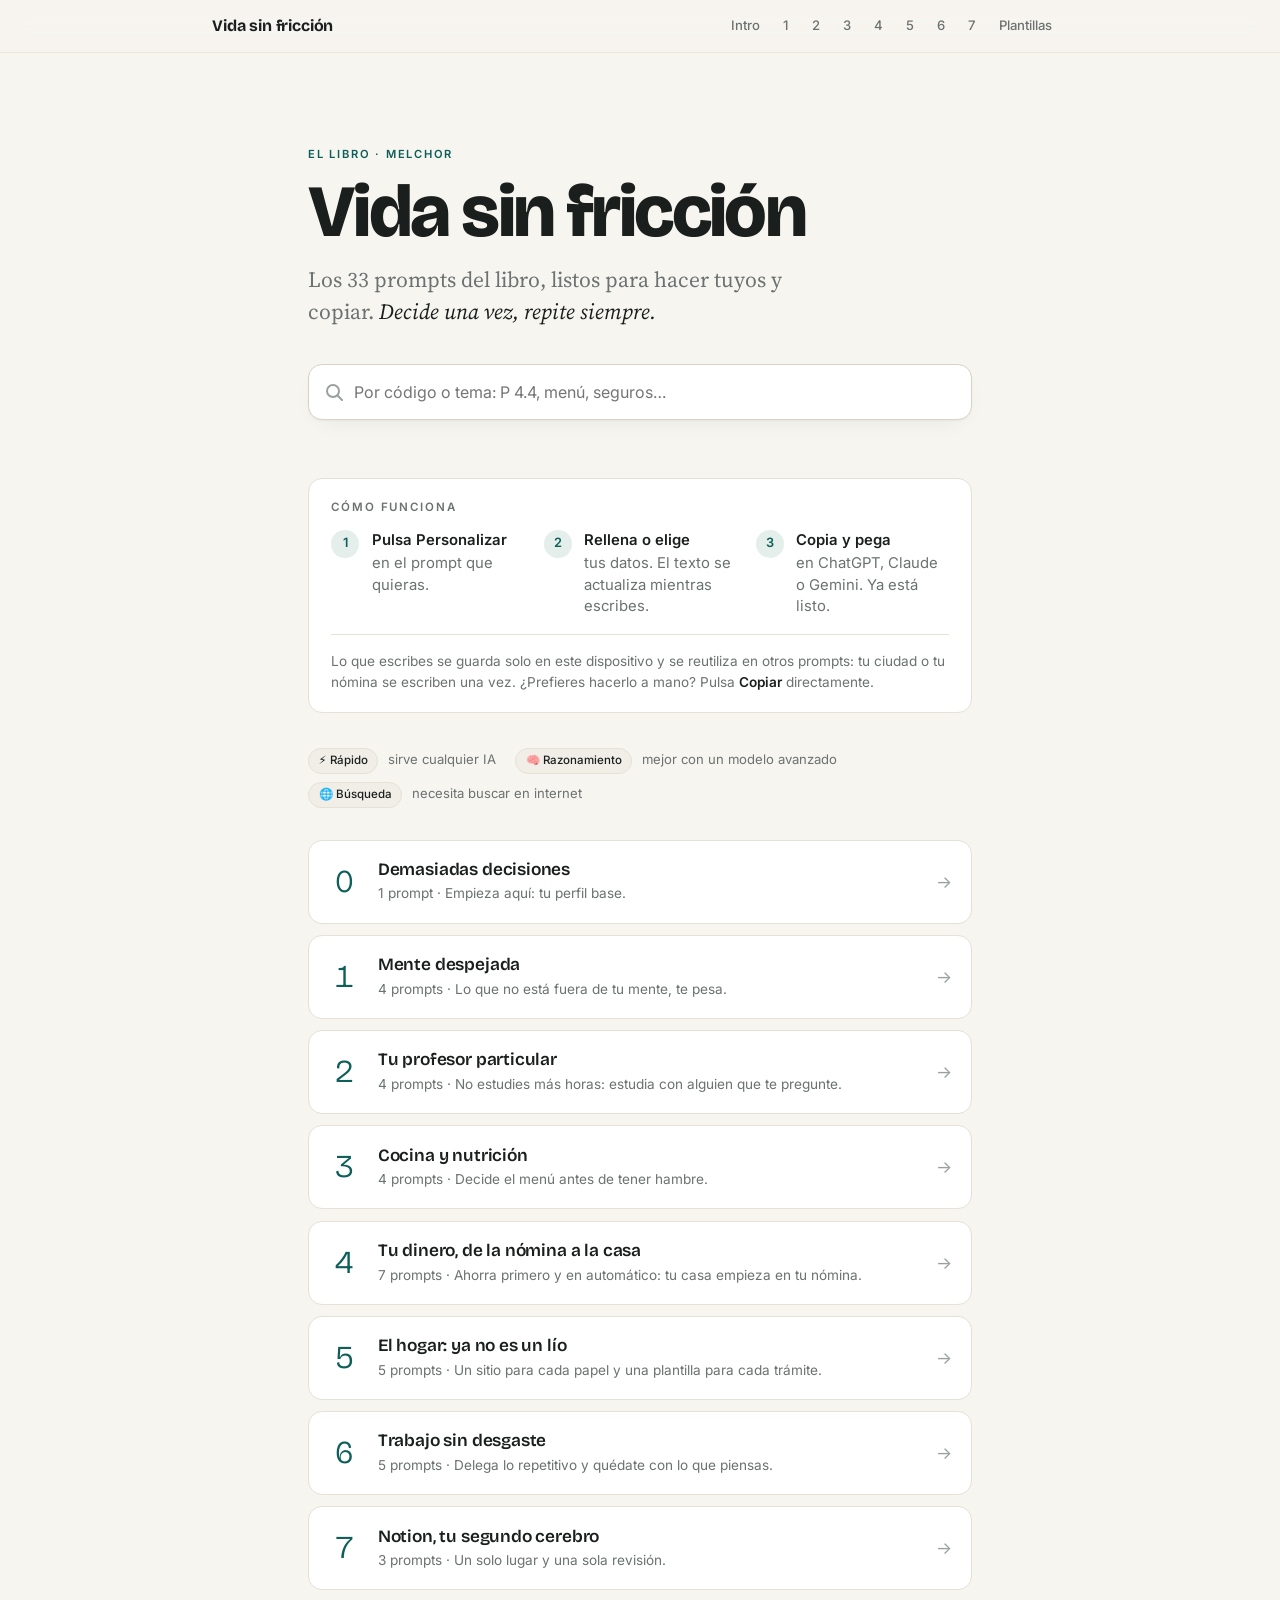
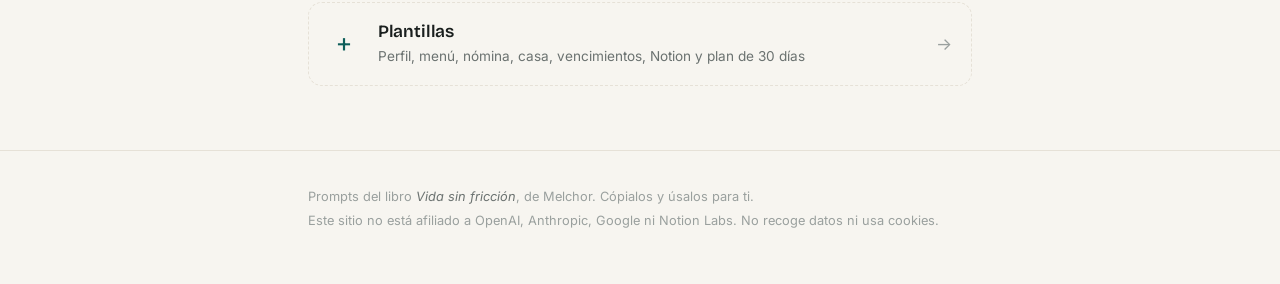
==== index.html @ d447e806 "Personalizador de prompts y nuevo diseño Co-Authored-By: Claude Opus 5.5 <noreply@anthropic.com> Cla" ====
<!doctype html><html lang="es"><head><meta charset="utf-8"><meta name="viewport" content="width=device-width,initial-scale=1,viewport-fit=cover">
<title>Vida sin fricción · Prompts del libro</title><meta name="description" content="Todos los prompts del libro Vida sin fricción, listos para copiar."><link rel="icon" href="favicon.svg" type="image/svg+xml">
<link rel="preconnect" href="https://fonts.googleapis.com"><link rel="preconnect" href="https://fonts.gstatic.com" crossorigin>
<link rel="stylesheet" href="https://fonts.googleapis.com/css2?family=Bricolage+Grotesque:opsz,wght@12..96,300;12..96,600;12..96,700;12..96,800&family=Inter:wght@400;500;600&family=IBM+Plex+Mono:wght@400;500&family=Source+Serif+4:ital,opsz,wght@0,8..60,400;0,8..60,600;1,8..60,400&display=swap">
<link rel="stylesheet" href="style.css"></head><body><header class="top"><div class="wrap"><a class="marca" href="">Vida sin fricción<span>· prompts</span></a><nav aria-label="Capítulos"><a href="c0/">Intro</a><a href="c1/">1</a><a href="c2/">2</a><a href="c3/">3</a><a href="c4/">4</a><a href="c5/">5</a><a href="c6/">6</a><a href="c7/">7</a><a href="plantillas/">Plantillas</a></nav></div></header><main class="wrap"><section class="hero"><p class="etq">El libro · Melchor</p><h1>Vida sin fricción</h1><p class="sub">Los 33 prompts del libro, listos para hacer tuyos y copiar. <em>Decide una vez, repite siempre.</em></p>
<label class="buscar"><span>Buscar un prompt</span><input type="search" id="q" placeholder="Por código o tema: P 4.4, menú, seguros…" autocomplete="off"></label><ul id="res" class="res" hidden></ul></section>
<section class="guia" aria-label="Cómo funciona"><h2>Cómo funciona</h2><ol>
<li><span>1</span><div><b>Pulsa Personalizar</b> en el prompt que quieras.</div></li>
<li><span>2</span><div><b>Rellena o elige</b> tus datos. El texto se actualiza mientras escribes.</div></li>
<li><span>3</span><div><b>Copia y pega</b> en ChatGPT, Claude o Gemini. Ya está listo.</div></li></ol>
<p>Lo que escribes se guarda solo en este dispositivo y se reutiliza en otros prompts: tu ciudad o tu nómina se escriben una vez. ¿Prefieres hacerlo a mano? Pulsa <b>Copiar</b> directamente.</p></section><section class="leyenda" aria-label="Niveles"><span><span class="nivel">⚡ Rápido</span> sirve cualquier IA</span><span><span class="nivel">🧠 Razonamiento</span> mejor con un modelo avanzado</span><span><span class="nivel">🌐 Búsqueda</span> necesita buscar en internet</span></section>
<section class="caps"><a class="capcard" href="c0/"><span class="num">0</span><span class="t"><b>Demasiadas decisiones</b><small>1 prompt · Empieza aquí: tu perfil base.</small></span></a><a class="capcard" href="c1/"><span class="num">1</span><span class="t"><b>Mente despejada</b><small>4 prompts · Lo que no está fuera de tu mente, te pesa.</small></span></a><a class="capcard" href="c2/"><span class="num">2</span><span class="t"><b>Tu profesor particular</b><small>4 prompts · No estudies más horas: estudia con alguien que te pregunte.</small></span></a><a class="capcard" href="c3/"><span class="num">3</span><span class="t"><b>Cocina y nutrición</b><small>4 prompts · Decide el menú antes de tener hambre.</small></span></a><a class="capcard" href="c4/"><span class="num">4</span><span class="t"><b>Tu dinero, de la nómina a la casa</b><small>7 prompts · Ahorra primero y en automático: tu casa empieza en tu nómina.</small></span></a><a class="capcard" href="c5/"><span class="num">5</span><span class="t"><b>El hogar: ya no es un lío</b><small>5 prompts · Un sitio para cada papel y una plantilla para cada trámite.</small></span></a><a class="capcard" href="c6/"><span class="num">6</span><span class="t"><b>Trabajo sin desgaste</b><small>5 prompts · Delega lo repetitivo y quédate con lo que piensas.</small></span></a><a class="capcard" href="c7/"><span class="num">7</span><span class="t"><b>Notion, tu segundo cerebro</b><small>3 prompts · Un solo lugar y una sola revisión.</small></span></a><a class="capcard pl-card" href="plantillas/"><span class="num">+</span><span class="t"><b>Plantillas</b><small>Perfil, menú, nómina, casa, vencimientos, Notion y plan de 30 días</small></span></a></section></main><script>window.PROMPTS=[{"code": "P 0.1", "name": "Perfil base", "url": "c0/#p-0-1", "cap": "Demasiadas decisiones", "q": "p 0.1 perfil base voy a pedirte ayuda para organizar varias áreas de mi vida: tiempo, comida, dinero, papeles y trabajo. mi contexto: vivo en [ciudad], con [personas], trabajo en horario [horario] y mis tareas cambian [poco / bastante]. prefiero respuestas breves, en tablas cuando sea posible. si te falta información, pregúntame antes de suponer nada. resume en 8 líneas lo que vas a recordar de mí y espera mi primera petición."}, {"code": "P 1.1", "name": "Volcado y clasificación", "url": "c1/#p-1-1", "cap": "Mente despejada", "q": "p 1.1 volcado y clasificación voy a pegarte un volcado mental sin orden. clasifícalo en cinco cajas: 1) hacer ya (menos de 2 minutos), 2) agendar (propón un día), 3) delegar (a quién), 4) esperar (a qué o a quién), 5) soltar o no depende de mí. si algo es ambiguo, pregúntame antes de clasificarlo. al final, dime las 3 acciones más importantes para hoy. volcado: [pega aquí tu lista]"}, {"code": "P 1.2", "name": "Trocear lo que te bloquea", "url": "c1/#p-1-2", "cap": "Mente despejada", "q": "p 1.2 trocear lo que te bloquea esta tarea me bloquea: [tarea]. divídela en pasos de 10 minutos como máximo. empieza por uno tan pequeño que sea imposible no hacerlo. dime cuál es el primer paso y cuánto tarda."}, {"code": "P 1.3", "name": "Cierre del día", "url": "c1/#p-1-3", "cap": "Mente despejada", "q": "p 1.3 cierre del día son las [hora]. hoy he hecho: [lista]. me queda pendiente: [lista]. ayúdame a cerrar el día: qué paso a mañana, qué descarto y cuál es mi primera acción de mañana por la mañana."}, {"code": "P 1.4", "name": "Qué depende de ti", "url": "c1/#p-1-4", "cap": "Mente despejada", "q": "p 1.4 qué depende de ti tengo esta preocupación: [texto]. sepárala en tres partes: lo que puedo controlar, lo que puedo influir y lo que no depende de mí. para lo primero, propón una acción concreta de 15 minutos como máximo."}, {"code": "P 2.1", "name": "Crea tu profesor particular", "url": "c2/#p-2-1", "cap": "Tu profesor particular", "q": "p 2.1 crea tu profesor particular quiero que seas mi profesor particular. lee mi ficha y sigue estas instrucciones durante toda la conversación.\n\nmi ficha\n· tema: [tema]\n· para qué lo quiero: [objetivo concreto, por ejemplo «entender las noticias de economía»]\n· mi nivel: [desde cero / sé lo básico / nivel medio]. lo que ya sé: [lo que sepas]\n· mi tiempo: [número] sesiones a la semana de [minutos] minutos\n· llámame [tu nombre] y tutéame\n\ntu personalidad\n· tono: [cercano y con humor / paciente y tranquilo / exigente, como un buen catedrático / directo y sin rodeos]\n· si me ves flojo, [anímame / apriétame un poco]\n\ncómo quiero el temario\n· orden: [de lo básico a lo avanzado / por preguntas de la vida real / por casos e historias reales / por proyectos prácticos]\n· extensión: [número] sesiones, cada una con un objetivo claro y una pregunta clave\n· cada [3] sesiones, una de repaso\n\ncómo quiero que me expliques\n· estilo: [con analogías de la vida diaria / con ejemplos y números / con historias reales / primero la teoría y luego la práctica]\n· apoyo visual: [mucho: esquemas, tablas y diagramas en cada idea / algo: un esquema o tabla por sesión / poco: solo texto]\n· ritmo: una idea cada vez, en menos de [150] palabras. para y comprueba que la he entendido antes de seguir\n\nfuentes y rigor\n· busca primero entre 3 y 5 fuentes fiables (organismos oficiales, universidades, manuales de referencia). cítalas y explica por qué son fiables\n· distingue siempre entre dato, teoría aceptada y opinión. si no estás seguro de algo, dilo\n\nreglas de enseñanza\n· pregunta más de lo que explicas. déjame intentarlo antes de darme la respuesta\n· si fallo, dame una pista antes que la solución\n· si acierto todo, sube la dificultad. si fallo mucho, vuelve un paso atrás\n· lleva una lista de lo que domino y de lo que me cuesta\n\npara empezar\nhazme 3 preguntas para medir mi nivel real. después, enséñame las fuentes y el temario en una tabla (sesión, objetivo, pregunta clave) y espera mi visto bueno antes de dar la primera clase."}, {"code": "P 2.2", "name": "Clase de 15 minutos", "url": "c2/#p-2-2", "cap": "Tu profesor particular", "q": "p 2.2 clase de 15 minutos empezamos la sesión [número] del temario. recuerda mi ficha, tu tono y tus reglas.\n1) calentamiento: 2 preguntas de repaso, una de la última sesión y otra de hace más de una semana.\n2) idea nueva: el objetivo de hoy, en menos de 150 palabras, con mi estilo y mi nivel de apoyo visual.\n3) ejemplo: aplícalo a [mi vida / mi trabajo / las noticias de esta semana].\n4) práctica: 3 preguntas de dificultad creciente, de una en una. espera mi respuesta. si fallo, pista antes que solución.\n5) error típico: un malentendido frecuente sobre este tema y por qué es falso.\n6) cierre: resumen de 5 líneas, una frase para recordarlo y qué veremos en la próxima sesión.\nactualiza la lista de lo que domino y de lo que me cuesta."}, {"code": "P 2.3", "name": "Examen de repaso", "url": "c2/#p-2-3", "cap": "Tu profesor particular", "q": "p 2.3 examen de repaso examen de repaso semanal. mira la lista de lo que me cuesta y dale prioridad. hazme 6 preguntas mezclando sesiones de hace 3, 7 y 15 días:\n· 2 para recordar (qué es, cómo se llama)\n· 2 para aplicar (un caso práctico con números o una situación real)\n· 2 para razonar (por qué pasa algo, qué pasaría si…)\nde una en una, esperando mi respuesta. al final dame una nota de 0 a 10, dime qué domino y qué debo repasar, y añade esos temas al calentamiento de las próximas sesiones."}, {"code": "P 2.4", "name": "Explícamelo de otra forma", "url": "c2/#p-2-4", "cap": "Tu profesor particular", "q": "p 2.4 explícamelo de otra forma no he entendido [concepto]. prueba tres caminos distintos, de uno en uno, y pregúntame después de cada uno si ya lo veo:\n1) una analogía de la vida diaria.\n2) un ejemplo paso a paso con números sencillos.\n3) un esquema visual en texto, con flechas o una tabla.\ncuando lo entienda, pídeme que te lo explique con mis palabras, como si se lo contara a un amigo. señala qué falta o qué he entendido mal, y guárdalo en la lista de lo que me cuesta si hace falta."}, {"code": "P 3.1", "name": "Crea tu asesor de cocina", "url": "c3/#p-3-1", "cap": "Cocina y nutrición", "q": "p 3.1 crea tu asesor de cocina quiero que seas mi asesor de cocina y planificación semanal. lee mi ficha y sigue estas instrucciones durante toda la conversación.\n\nmi ficha\n· somos [número] en casa: [quiénes, con edades si importa]\n· nivel de actividad: [sedentario / camino bastante / hago deporte [días] por semana]\n· horario de comidas: [desayuno a las …, comida a las …, cena a las …]\n· tiempo para cocinar: entre semana [minutos], fin de semana [minutos]\n· presupuesto semanal aproximado: [euros]\n· me encanta: [lista]\n· no me gusta: [lista]\n· no puedo comer (alergias o intolerancias): [lista o «nada»]\n\nestilo de cocina\n· quiero: [cocina casera española de toda la vida / mediterránea / de mi región: …]\n· como referencia: [el estilo sencillo de un cocinero conocido, por ejemplo arguiñano / la cocina de mi abuela / platos de menú del día]\n· nada de: [recetas de influencer / productos «fit» o light / ingredientes raros o caros / lo que tú quieras evitar]\n\nqué necesito cada semana\n1. menú de lunes a domingo con desayuno, comida y cena: nombre del plato y una línea de por qué está ahí.\n2. lista de la compra por secciones del súper (fruta y verdura, carne, pescado, huevos y lácteos, legumbres, pan y cereales, conservas, básicos), con cantidades aproximadas.\n3. recetas de los platos principales: ingredientes, cantidades, pasos, tiempo y dificultad.\n\nreglas\n· comida real y de temporada, de supermercado normal\n· verdura todos los días; alterna pescado, carne, huevos y legumbres\n· reutiliza ingredientes entre platos para no tirar comida\n· no cuentes calorías salvo que te lo pida\n· varía cada semana, pero repite los platos que te diga que me han gustado\n· tono cercano y práctico, sin lenguaje de dieta\n\npara empezar\nhazme hasta 5 preguntas para afinar lo que falte. después, resume en 8 líneas lo que vas a recordar de mí y espera a que te pida el primer menú."}, {"code": "P 3.2", "name": "Menú de la semana", "url": "c3/#p-3-2", "cap": "Cocina y nutrición", "q": "p 3.2 menú de la semana prepárame el menú de esta semana. planes que cambian cosas: [cenas fuera, días con prisa, invitados]. en la nevera y la despensa tengo: [lista], úsalo primero. la semana pasada me gustó: [platos], y no me gustó: [platos]. dame el menú en una tabla, la lista de la compra por secciones y las recetas de los platos principales."}, {"code": "P 3.3", "name": "Qué cocino con lo que tengo", "url": "c3/#p-3-3", "cap": "Cocina y nutrición", "q": "p 3.3 qué cocino con lo que tengo tengo [ingredientes] y [minutos] minutos. dame 3 recetas caseras y sencillas que pueda hacer con eso y lo básico de la despensa (aceite, sal, ajo, cebolla, especias). para cada una: ingredientes, pasos cortos y tiempo. ordénalas de más rápida a más elaborada."}, {"code": "P 3.4", "name": "Sesión de cocina por tandas", "url": "c3/#p-3-4", "cap": "Cocina y nutrición", "q": "p 3.4 sesión de cocina por tandas con el menú de esta semana, organízame una sesión de cocina de [minutos] minutos el domingo. dime qué bases preparar (guisos, legumbres, verduras asadas, salsas, arroz…), en qué orden para aprovechar fuegos y horno, qué cortar mientras algo se cocina y cómo guardar cada cosa: nevera, cuántos días, o congelador."}, {"code": "P 4.1", "name": "Crea tu asesor de finanzas de casa", "url": "c4/#p-4-1", "cap": "Tu dinero, de la nómina a la casa", "q": "p 4.1 crea tu asesor de finanzas de casa quiero que seas mi asesor de finanzas domésticas. lee mi ficha y sigue estas instrucciones durante toda la conversación.\n\nmi ficha\n· vivo [solo / en pareja / con familia: …]\n· ingresos mensuales netos aproximados: [cantidad o rango]\n· gastos fijos que conozco: [alquiler o hipoteca, luz, seguros, transporte…]\n· mi objetivo: [ahorrar para la entrada de una vivienda / tener un colchón para imprevistos / dejar de llegar justo a fin de mes]\n· ahorro que me gustaría apartar cada mes: [cantidad o «ayúdame a calcularlo»]\n\ntu estilo\n· tono: [cercano y paciente / directo y sin rodeos]\n· formato: [tablas y cifras / explicaciones sencillas / las dos cosas]\n\nqué necesito\n1. unas categorías de gasto sencillas para mi vida (como máximo 10).\n2. un reparto mensual: ahorro primero, después fijos y lo que queda para el día a día, con un límite semanal.\n3. cada mes, cuando te pegue mis movimientos: gasto por categoría, comparación con el reparto, tres fugas y una sola acción para el mes siguiente.\n\nreglas\n· explícame todo con números sencillos\n· no me recomiendes productos financieros concretos ni me digas en qué invertir\n· si algo depende de impuestos o de leyes, dímelo y recomiéndame consultarlo con un profesional\n· nunca me pidas números de cuenta, tarjetas ni contraseñas\n\npara empezar\nhazme hasta 5 preguntas para afinar lo que falte y, después, propón mis categorías y mi reparto en una tabla."}, {"code": "P 4.2", "name": "Revisión del mes", "url": "c4/#p-4-2", "cap": "Tu dinero, de la nómina a la casa", "q": "p 4.2 revisión del mes revisión de [mes]. te pego mis movimientos (fecha, concepto, importe), sin datos personales: [pegar]. clasifícalos en mis categorías y dame: 1) una tabla de gasto por categoría frente a mi reparto, 2) las tres fugas más grandes, 3) los gastos pequeños que se repiten y cuánto suman al año, y 4) una sola acción para el mes que viene."}, {"code": "P 4.3", "name": "Cazador de suscripciones", "url": "c4/#p-4-3", "cap": "Tu dinero, de la nómina a la casa", "q": "p 4.3 cazador de suscripciones busca en estos movimientos todos los cargos que se repiten cada mes o cada año: [pegar]. haz una tabla con el servicio, lo que cuesta al mes y al año, y una columna vacía para que yo marque si lo uso. después dime cuánto ahorraría al año si cancelo los que no uso."}, {"code": "P 4.4", "name": "¿Lo compro?", "url": "c4/#p-4-4", "cap": "Tu dinero, de la nómina a la casa", "q": "p 4.4 ¿lo compro? actúa como asesor de compras independiente y prudente. no me vendas nada: ayúdame a decidir con números.\n\nla compra\n- qué quiero comprar: [producto o servicio, modelo concreto]\n- precio que he visto: [precio] en [tienda]\n- para qué lo necesito: [uso principal]\n- cuánto lo usaré: [a diario / cada semana / de vez en cuando]\n- forma de pago que estoy pensando: [al contado / a plazos / financiado por la tienda / tarjeta]\n\nmi situación\n- ingresos netos al mes: [cantidad]\n- gastos fijos al mes: [cantidad]\n- colchón para imprevistos: [cantidad o «no tengo»]\n- mi objetivo de ahorro: [entrada de una casa / colchón / otro] y lo que llevo: [cantidad]\n\nhaz esto, en orden:\n1. hazme primero hasta 5 preguntas si te falta algo importante. espera mis respuestas.\n2. calcula cuántas horas de mi trabajo cuesta y cuántos meses retrasa mi objetivo de ahorro.\n3. estima el coste total de tenerlo: mantenimiento, seguros, consumibles, suscripciones y reventa aproximada a [2 / 3 / 5] años.\n4. si hay pago a plazos o financiación, muéstrame el coste total y la tae (si puedo darte el dato). avísame de comisiones y letra pequeña.\n5. busca en la web el precio actual en al menos 3 tiendas de españa, opciones reacondicionadas o de segunda mano, y si suele bajar en alguna época del año. indica las fuentes.\n6. dame 2 alternativas: una más barata y una de mejor calidad-precio.\n7. termina con un veredicto: [comprar ya / esperar / no comprar], con las 3 razones principales y lo que tendría que pasar para cambiar de opinión.\n\nreglas: separa los datos que te doy de tus estimaciones, no inventes precios y pon los cálculos en una tabla."}, {"code": "P 4.5", "name": "Analista de inversiones", "url": "c4/#p-4-5", "cap": "Tu dinero, de la nómina a la casa", "q": "p 4.5 analista de inversiones actúa como un analista financiero didáctico, no como asesor. no me recomiendes productos concretos ni me digas qué comprar o vender.\nmi situación: tengo [cantidad o porcentaje] en [cuenta, depósito, fondos, acciones, plan de pensiones…], mi horizonte es de [años] y mi objetivo es [objetivo]. mi tolerancia a las caídas es [baja / media / alta].\n1) explícame en lenguaje sencillo cómo está repartido mi dinero y qué riesgos y costes tiene cada parte.\n2) calcula con números aproximados qué efecto tienen las comisiones a 10 y 20 años.\n3) plantea 2 o 3 escenarios («si el mercado cae un 30 %…», «si subo mi aportación…»).\n4) dame 5 preguntas para hacerle a mi banco o a un asesor.\ncita tus fuentes y dime qué datos debo comprobar yo en la web oficial."}, {"code": "P 4.6", "name": "Tu asesor para comprar casa", "url": "c4/#p-4-6", "cap": "Tu dinero, de la nómina a la casa", "q": "p 4.6 tu asesor para comprar casa quiero que seas mi asesor para comprar una vivienda en españa. explícame todo como a alguien que nunca ha comprado una casa. no me recomiendes bancos, inmobiliarias ni productos concretos, y cita siempre tus fuentes.\n\nmi situación\n· quiero comprar en [ciudad o zona, comunidad autónoma], una vivienda [nueva / de segunda mano] de unos [precio] €\n· compro [solo / con otra persona]. ingresos netos al mes: [cantidad] €. ahorros: [cantidad] €\n· lo que necesito de la casa: [habitaciones, cerca de…, ascensor…]\n· mi plazo: [cuándo quiero comprar]\n\ncómo vamos a trabajar\nvamos fase a fase: 1) ¿me lo puedo permitir?, 2) buscar, 3) revisar el piso, 4) negociar y arras, 5) hipoteca, 6) firma y después. en cada fase:\n· explícame qué se decide y qué errores son los más comunes\n· haz los números con mis datos, en tablas\n· dame una lista de comprobación y las preguntas que debo hacer\n· dime qué documento pedir y qué debe revisar un profesional\n\npara empezar\nhazme las preguntas que necesites y empecemos por la fase 1: cuánto dinero necesito en total, incluidos impuestos y gastos de mi comunidad, y qué cuota de hipoteca sería razonable para mí."}, {"code": "P 4.7", "name": "Cartera contra la inflación", "url": "c4/#p-4-7", "cap": "Tu dinero, de la nómina a la casa", "q": "p 4.7 cartera contra la inflación actúa como un analista de carteras didáctico e independiente. no eres mi asesor: no me recomiendes productos concretos ni me digas qué comprar. ayúdame a entender y comparar opciones.\n\nmi punto de partida\n- patrimonio que quiero invertir: [cantidad]\n- cómo está repartido ahora: [x % fondos de bolsa / x % renta fija / x % depósitos o cuenta / otros]\n- aportación mensual: [cantidad]\n- horizonte: [años] y para qué: [jubilación / independencia financiera / otro]\n- dinero que necesitaré antes: [cantidad y fecha, p. ej. entrada de una casa, o «ninguno»]\n- tolerancia a caídas: [aguanto un -10 % / un -25 % / un -40 % sin vender]\n- experiencia: [fondos indexados / acciones / bonos / etf / ninguna de estas]\n\nhaz esto, en orden:\n1. hazme hasta 5 preguntas si te falta algo importante. espera mis respuestas.\n2. busca la inflación actual en españa (ipc del ine) y las previsiones del banco de españa o del bce. cita fuentes y fechas.\n3. calcula cuánto poder de compra pierde mi dinero en [5 / 10 / 20] años si lo dejo como está.\n4. propón 3 repartos de ejemplo —[conservador / equilibrado / dinámico]— entre renta variable, renta fija (corto y largo plazo) y activos ligados a la inflación. para cada uno: rentabilidad real esperada (descontada la inflación), caída máxima histórica aproximada y en qué escenarios sufre.\n5. explica cómo se comportaron estos repartos en periodos de inflación alta, como 2022. separa datos históricos de estimaciones.\n6. separa el dinero que necesitaré antes de [fecha] del dinero a largo plazo, y dime dónde tendría sentido cada uno por tipo de producto (no por nombre comercial).\n7. explícame los costes (comisiones, ter) y la fiscalidad básica en españa de cada tipo de producto, incluido el traspaso entre fondos sin tributar. indica qué norma lo regula y que debo comprobarlo en la aeat.\n8. termina con una regla de rebalanceo sencilla [una vez al año / cuando una parte se desvíe más de 5 puntos] y 5 preguntas para un asesor registrado en la cnmv.\n\nreglas: no inventes rentabilidades, marca cada cifra como dato o estimación y pon las comparaciones en una tabla."}, {"code": "P 5.1", "name": "Tu gestor del hogar", "url": "c5/#p-5-1", "cap": "El hogar: ya no es un lío", "q": "p 5.1 tu gestor del hogar actúa como mi gestor administrativo del hogar: ordenado, claro y prudente. me ayudas a tener mis papeles organizados y a no olvidar ningún trámite.\n\nmi hogar\n· vivo en: [piso de alquiler / vivienda en propiedad / con mi familia]\n· comunidad autónoma: [comunidad]\n· personas en casa: [número y quiénes]\n· vehículos: [ninguno / coche / moto / varios]\n· seguros que tengo: [hogar / coche / vida / salud / mascota / otros]\n\ntu estilo\n· tono: [cercano / directo y breve]\n· formato: [tablas / listas cortas]\n\nqué necesito\n1. una estructura de carpetas y una regla para nombrar archivos.\n2. una lista de los documentos que debería tener y no tengo.\n3. un calendario anual de trámites y vencimientos típicos para alguien como yo.\n4. cada vez que te pase un documento, una ficha con: qué es, importe, fechas clave y qué tengo que hacer.\n\nreglas\n· no me pidas dni, números de cuenta, de póliza ni contraseñas\n· si algo depende de leyes o impuestos, dime qué norma lo regula y que lo compruebe en la fuente oficial\n· si no estás seguro de una fecha o un dato, dilo\n\npara empezar\nhazme hasta 5 preguntas para completar lo que falte y, después, propón mis carpetas y mi calendario en una tabla."}, {"code": "P 5.2", "name": "Ficha de documento", "url": "c5/#p-5-2", "cap": "El hogar: ya no es un lío", "q": "p 5.2 ficha de documento te paso un documento sin datos personales: [pegar texto o subir foto]. hazme una ficha con: tipo de documento, entidad, importe y periodicidad, fechas clave (inicio, renovación, vencimiento), qué tengo que hacer y cuándo, y el nombre de archivo con el formato [año-mes tipo entidad]. si hay letra pequeña importante (permanencias, penalizaciones, renovación automática), destácala."}, {"code": "P 5.3", "name": "Gestor de seguros", "url": "c5/#p-5-3", "cap": "El hogar: ya no es un lío", "q": "p 5.3 gestor de seguros actúa como un analista de seguros independiente. no me vendas ninguna compañía.\n\nte paso mis pólizas sin datos personales: [pegar condiciones o resumen de cada una: hogar / coche / vida / salud / otras].\n\n1. haz una tabla con cada seguro: qué cubre, qué excluye, franquicia, precio anual, fecha de renovación y si se renueva solo.\n2. señala solapes: coberturas que pago dos veces (asistencia en viaje, responsabilidad civil, defensa jurídica…).\n3. señala huecos: riesgos importantes para alguien en mi situación [vivo de alquiler / tengo hipoteca / tengo hijos / teletrabajo] que no tengo cubiertos.\n4. para el seguro de [tipo], que vence el [fecha], busca en la web 3 ofertas comparables en españa y compáralas con la mía en la misma tabla. cita las fuentes.\n5. dime cómo y con cuánta antelación tengo que avisar si quiero cambiar, y qué norma lo regula. recuérdame que lo compruebe en mi póliza.\n6. prepárame un mensaje breve para pedir a mi aseguradora que mejore el precio.\n\nreglas: separa datos de estimaciones y avísame de carencias o coberturas que perdería al cambiar."}, {"code": "P 5.4", "name": "Tu ayudante para la Renta", "url": "c5/#p-5-4", "cap": "El hogar: ya no es un lío", "q": "p 5.4 tu ayudante para la renta actúa como un ayudante fiscal didáctico para la declaración de la renta en españa. no eres mi asesor ni presentas nada por mí: me ayudas a revisar y a preparar preguntas.\n\nmi situación en [año del ejercicio]\n· comunidad autónoma: [comunidad]\n· ingresos: [nómina de una empresa / varias / pensión / autónomo / alquileres]\n· vivienda: [alquiler / hipoteca firmada antes de 2013 / propiedad sin hipoteca / vivo con mi familia]\n· familia: [soltero / pareja / hijos y edades / mayores a cargo]\n· otros: [plan de pensiones / donativos / cuota sindical / venta de acciones o fondos / criptomonedas / ninguno]\n\nhaz esto, en orden:\n1. hazme hasta 5 preguntas si falta algo importante.\n2. busca las fechas de la campaña de este año en la web de la agencia tributaria y dímelas.\n3. dame la lista de documentos que debería reunir.\n4. repasa las deducciones estatales y de mi comunidad que podrían aplicarme. para cada una: requisito, límite y norma o página oficial. marca las que no estés seguro de que sigan vigentes.\n5. explícame qué revisar en el borrador antes de confirmarlo: datos personales, inmuebles, retenciones y deducciones.\n6. dime si conviene comparar declaración conjunta e individual en mi caso.\n7. termina con las preguntas que llevaría a un asesor fiscal si mi caso tiene algo complejo.\n\nreglas: no inventes cifras ni artículos, cita fuentes oficiales y separa lo que es seguro de lo que debo comprobar."}, {"code": "P 5.5", "name": "Calendario de vencimientos", "url": "c5/#p-5-5", "cap": "El hogar: ya no es un lío", "q": "p 5.5 calendario de vencimientos con estas fichas de mis documentos [pegar fichas], hazme un calendario de [año] en una tabla: fecha, trámite, importe aproximado y qué hacer. añade un aviso 30 días antes de cada vencimiento. al final, dame la lista en un formato que pueda copiar a mi calendario: una línea por evento con fecha y título."}, {"code": "P 6.1", "name": "Tu asistente de trabajo", "url": "c6/#p-6-1", "cap": "Trabajo sin desgaste", "q": "p 6.1 tu asistente de trabajo actúa como mi asistente de trabajo: organizado, directo y discreto. tu misión es quitarme trabajo repetitivo y ayudarme a centrarme en lo importante.\n\nmi trabajo\n· puesto y sector: [puesto] en [sector]\n· tareas que más se repiten: [correos / reuniones / informes / atención a clientes / documentación…]\n· personas con las que trato: [equipo / jefes / clientes / proveedores]\n· mi mejor hora para pensar: [mañana / mediodía / tarde]\n· herramientas que uso: [correo, calendario, hoja de cálculo, programa de la empresa…]\n\ntu estilo\n· tono de mis textos: [formal / cercano pero profesional / muy breve]\n· formato: [listas / tablas / texto listo para pegar]\n\nqué necesito\n1. borradores de correos, actas e informes con mi tono.\n2. que conviertas notas desordenadas en tareas claras con responsable y fecha.\n3. un cierre del día: qué he hecho, qué queda y la tarea más importante de mañana.\n4. que me avises cuando algo debería decidirlo yo y no tú.\n\nreglas\n· si te falta contexto, pregunta antes de inventar\n· no uses datos personales ni confidenciales: si te los pego por error, avísame\n· marca con [comprobar] cualquier dato o cifra que no te haya dado yo\n\npara empezar\nhazme hasta 5 preguntas sobre mi trabajo y propón las tres tareas que más tiempo me podrías ahorrar."}, {"code": "P 6.2", "name": "Bandeja de entrada", "url": "c6/#p-6-2", "cap": "Trabajo sin desgaste", "q": "p 6.2 bandeja de entrada te paso [número] correos sin datos confidenciales: [pegar]. clasifícalos en una tabla: [responder hoy / esta semana / solo leer / archivar]. para cada uno, resume en una línea qué me piden. después, redacta respuestas breves para los de «responder hoy», con tono [formal / cercano], y marca con [comprobar] cualquier dato que debas confirmar."}, {"code": "P 6.3", "name": "De reunión a tareas", "url": "c6/#p-6-3", "cap": "Trabajo sin desgaste", "q": "p 6.3 de reunión a tareas estas son mis notas de la reunión sobre [tema], sin nombres de clientes ni datos confidenciales: [pegar notas o transcripción]. devuélveme: 1) un resumen de 5 líneas, 2) las decisiones tomadas, 3) una tabla de tareas con responsable y fecha, 4) las dudas abiertas y 5) un correo de seguimiento listo para enviar al equipo."}, {"code": "P 6.4", "name": "Primer borrador", "url": "c6/#p-6-4", "cap": "Trabajo sin desgaste", "q": "p 6.4 primer borrador necesito un [informe / propuesta / presentación / procedimiento] sobre [tema] para [quién lo va a leer]. objetivo: [informar / convencer / pedir una decisión]. extensión: [una página / 5 diapositivas / lo justo]. datos que tengo: [pegar].\n1. propón primero un índice y espera mi visto bueno.\n2. después, escribe el borrador con frases cortas y un resumen al principio.\n3. marca con [comprobar] todo lo que no salga de mis datos.\n4. al final, dame 3 preguntas difíciles que podría hacerme quien lo lea."}, {"code": "P 6.5", "name": "Cazador de tareas repetitivas", "url": "c6/#p-6-5", "cap": "Trabajo sin desgaste", "q": "p 6.5 cazador de tareas repetitivas esta es la lista de tareas que he apuntado durante una semana, con el tiempo aproximado de cada una: [pegar lista].\n1. agrupa las que son parecidas.\n2. ordénalas en una tabla por tiempo total a la semana y por lo fácil que es delegarlas en una ia (alta / media / baja).\n3. elige conmigo las 5 que más tiempo me ahorrarían.\n4. para cada una, escribe un prompt reutilizable con corchetes para lo que cambia, siguiendo esta estructura: papel de la ia, contexto, tarea y formato.\n5. dime cuáles sería mejor no delegar y por qué."}, {"code": "P 7.1", "name": "Arquitecto de tu segundo cerebro", "url": "c7/#p-7-1", "cap": "Notion, tu segundo cerebro", "q": "p 7.1 arquitecto de tu segundo cerebro actúa como un experto en notion y en organización personal. ayúdame a montar mi segundo cerebro, sencillo y fácil de mantener.\n\nmi situación\n· sistemas que uso del libro: [notas / estudio / cocina / finanzas / hogar / trabajo]\n· dispositivo principal: [móvil / ordenador / los dos]\n· tiempo que quiero dedicarle: [15 minutos a la semana / más]\n· nivel con notion: [nunca lo he usado / lo básico / lo uso a menudo]\n\nqué necesito\n1. para cada sistema, una base de datos con 4 o 5 columnas como máximo: nombre, tipo de columna y para qué sirve.\n2. una vista útil para cada una (por ejemplo, «vence este mes» en hogar).\n3. una página principal que lo enlace todo.\n4. si estás conectado a mi notion, créalo dentro de la página «mi segundo cerebro» y pídeme permiso antes. si no, dame los pasos para hacerlo yo.\n\nreglas\n· lo más simple posible: mejor cinco columnas que veinte\n· no guardes datos sensibles: dni, cuentas, contraseñas, pólizas\n· explícamelo para alguien que [empieza / ya sabe lo básico]\n\npara empezar\nhazme hasta 3 preguntas y propón la estructura en una tabla antes de crear nada."}, {"code": "P 7.2", "name": "Guárdalo en Notion", "url": "c7/#p-7-2", "cap": "Notion, tu segundo cerebro", "q": "p 7.2 guárdalo en notion guarda el resultado de esta conversación en mi notion, dentro de «mi segundo cerebro», en la base de datos [notas / estudio / recetas / finanzas / hogar / trabajo]. rellena las columnas que ya existen, con la fecha de hoy. si algo no encaja en ninguna columna, ponlo en el cuerpo de la página. antes de guardar, enséñame en una tabla qué vas a añadir y espera mi visto bueno. no guardes datos personales sensibles."}, {"code": "P 7.3", "name": "Revisión semanal", "url": "c7/#p-7-3", "cap": "Notion, tu segundo cerebro", "q": "p 7.3 revisión semanal haz mi revisión semanal. lee mi página «mi segundo cerebro» en notion y dame, en 15 minutos de lectura como máximo:\n1. tareas abiertas en notas y trabajo, ordenadas por fecha.\n2. vencimientos de hogar en las próximas [4 / 6] semanas.\n3. menú y lista de la compra de la semana que viene en recetas.\n4. cómo voy en finanzas frente a mi objetivo de ahorro.\n5. repasos pendientes en estudio.\ndespués, propón 3 prioridades para la semana y espera a que yo elija. cuando las confirme, guárdalas en la página «revisión semanal» con la fecha. si no tienes acceso a notion, te pego el contenido y me devuelves la revisión en una tabla para pegar."}];</script><footer class="pie"><div class="wrap"><p>Prompts del libro <em>Vida sin fricción</em>, de Melchor. Cópialos y úsalos para ti.</p><p>Este sitio no está afiliado a OpenAI, Anthropic, Google ni Notion Labs. No recoge datos ni usa cookies.</p></div></footer><script src="app.js"></script></body></html>
---- style.css ----
:root{
--bg:#F7F5F0;--surface:#FFFFFF;--sunk:#F1EEE7;--fg:#1A1F1E;--muted:#6B7270;--faint:#9AA09E;--line:#E6E1D7;--line-2:#D9D3C7;
--accent:#0E5E5A;--accent-2:#167A74;--accent-soft:#E4EFEC;--on-accent:#FFFFFF;--mark:#FCEFC7;--mark-fg:#3D2F05;
--f-display:"Bricolage Grotesque","Segoe UI",system-ui,sans-serif;--f-text:"Source Serif 4",Georgia,serif;--f-mono:"IBM Plex Mono",ui-monospace,Menlo,Consolas,monospace;--f-ui:"Inter",system-ui,-apple-system,"Segoe UI",Roboto,sans-serif;
--r:14px;--sh:0 1px 2px rgba(26,31,30,.04),0 8px 24px -12px rgba(26,31,30,.10);--ease:cubic-bezier(.2,.7,.2,1);color-scheme:light}
@media (prefers-color-scheme:dark){:root{--bg:#0E1312;--surface:#151C1B;--sunk:#111716;--fg:#E8EDEB;--muted:#9AA6A3;--faint:#6E7A77;--line:#222C2A;--line-2:#2E3A38;
--accent:#6FD0C6;--accent-2:#8FDCD3;--accent-soft:#16302D;--on-accent:#0E1312;--mark:#3A3214;--mark-fg:#F6E7B6;--sh:0 1px 2px rgba(0,0,0,.3),0 10px 30px -14px rgba(0,0,0,.6);color-scheme:dark}}
*{box-sizing:border-box}html{-webkit-text-size-adjust:100%;scroll-behavior:smooth}
@media (prefers-reduced-motion:reduce){html{scroll-behavior:auto}*{transition:none!important;animation:none!important}}
body{margin:0;background:var(--bg);color:var(--fg);font:400 1.0625rem/1.65 var(--f-text);-webkit-font-smoothing:antialiased;padding-bottom:env(safe-area-inset-bottom,0px)}
::selection{background:var(--accent-soft)}
.wrap{max-width:44rem;margin:0 auto;padding-inline:max(20px,env(safe-area-inset-left,0px))}
a{color:var(--accent);text-decoration-thickness:1px;text-underline-offset:3px}
:focus-visible{outline:2px solid var(--accent);outline-offset:2px;border-radius:6px}

/* Cabecera */
.top{position:sticky;top:0;z-index:10;background:color-mix(in srgb,var(--bg) 82%,transparent);backdrop-filter:saturate(1.4) blur(14px);-webkit-backdrop-filter:saturate(1.4) blur(14px);border-bottom:1px solid color-mix(in srgb,var(--line) 70%,transparent);padding-top:env(safe-area-inset-top,0px)}
.top .wrap{display:flex;align-items:center;gap:1rem;padding-block:.7rem;max-width:56rem}
.marca{font:700 1rem/1 var(--f-display);color:var(--fg);text-decoration:none;letter-spacing:-.01em;white-space:nowrap;flex:none}.marca span{display:none}
.top nav{display:flex;gap:.15rem;overflow-x:auto;scrollbar-width:none;margin-left:auto;mask-image:linear-gradient(90deg,transparent,#000 8px,#000 calc(100% - 12px),transparent);padding-inline:6px}
.top nav::-webkit-scrollbar{display:none}
.top nav a{font:500 .82rem/1 var(--f-ui);text-decoration:none;color:var(--muted);padding:.5rem .65rem;border-radius:999px;white-space:nowrap;transition:color .2s,background .2s}
.top nav a:hover{color:var(--fg);background:var(--sunk)}.top nav a[aria-current]{color:var(--fg);background:var(--surface);box-shadow:inset 0 0 0 1px var(--line-2)}

/* Tipografía */
h1,h2,h3{font-family:var(--f-display);text-wrap:balance;line-height:1.1;letter-spacing:-.02em;font-weight:700}
.etq{font:600 .7rem/1 var(--f-ui);letter-spacing:.16em;text-transform:uppercase;color:var(--accent);margin:0 0 1rem}
.hero{padding-block:clamp(3rem,10vw,6rem) 2rem}
.hero h1{font-size:clamp(2.8rem,11vw,4.6rem);font-weight:800;margin:0 0 1rem;letter-spacing:-.035em;line-height:.98}
.sub{font-size:clamp(1.15rem,3.6vw,1.35rem);line-height:1.5;color:var(--muted);margin:0 0 2.2rem;max-width:30rem}
.sub em{color:var(--fg);font-style:italic}

/* Buscador */
.buscar{display:block;position:relative}
.buscar span{position:absolute;width:1px;height:1px;overflow:hidden;clip:rect(0 0 0 0)}
.buscar input{font:400 1rem/1.4 var(--f-ui);padding:1rem 1.1rem 1rem 2.8rem;border:1px solid var(--line-2);border-radius:var(--r);background:var(--surface) url("data:image/svg+xml,%3Csvg xmlns='http://www.w3.org/2000/svg' width='18' height='18' fill='none' stroke='%239AA09E' stroke-width='2' stroke-linecap='round'%3E%3Ccircle cx='8' cy='8' r='6'/%3E%3Cpath d='m13 13 4 4'/%3E%3C/svg%3E") no-repeat 1rem 50%;color:var(--fg);width:100%;box-shadow:var(--sh);transition:border-color .2s,box-shadow .2s}
.buscar input:focus{outline:none;border-color:var(--accent);box-shadow:0 0 0 4px var(--accent-soft)}
.res{list-style:none;margin:.6rem 0 0;padding:.3rem;border:1px solid var(--line);border-radius:var(--r);background:var(--surface);box-shadow:var(--sh);animation:sube .25s var(--ease)}
.res a{display:flex;gap:.9rem;align-items:baseline;padding:.7rem .8rem;text-decoration:none;color:var(--fg);border-radius:10px;font-family:var(--f-ui);font-size:.95rem}
.res a:hover{background:var(--sunk)}.res .c{font:500 .8rem/1 var(--f-mono);color:var(--accent);flex:none;width:3.4rem}.res b{font-weight:600}.res small{color:var(--muted);display:block;font-size:.8rem}
.res .vacio{padding:.8rem;color:var(--muted);font-family:var(--f-ui);font-size:.92rem}
@keyframes sube{from{opacity:0;transform:translateY(4px)}to{opacity:1;transform:none}}

/* Guía */
.guia{margin:1.6rem 0 2rem;padding:1.4rem 1.4rem 1.2rem;border-radius:var(--r);background:var(--surface);border:1px solid var(--line)}
.guia h2{font-size:.72rem;font-family:var(--f-ui);font-weight:600;letter-spacing:.16em;text-transform:uppercase;color:var(--muted);margin:0 0 1rem}
.guia ol{list-style:none;margin:0 0 1rem;padding:0;display:grid;gap:.9rem}
@media (min-width:640px){.guia ol{grid-template-columns:repeat(3,1fr);gap:1.2rem}}
.guia li{display:flex;gap:.8rem;align-items:flex-start;font:400 .93rem/1.45 var(--f-ui);color:var(--muted)}
.guia li span{flex:none;width:1.75rem;height:1.75rem;border-radius:50%;display:grid;place-items:center;font:600 .8rem/1 var(--f-ui);color:var(--accent);background:var(--accent-soft)}
.guia li b{display:block;color:var(--fg);font-weight:600;margin-bottom:.1rem}
.guia p{margin:0;padding-top:1rem;border-top:1px solid var(--line);font:400 .85rem/1.55 var(--f-ui);color:var(--muted)}.guia p b{color:var(--fg);font-weight:600}

/* Leyenda y niveles */
.leyenda{display:flex;flex-wrap:wrap;gap:.5rem 1.2rem;font:400 .82rem/1.4 var(--f-ui);color:var(--muted);padding-block:.2rem 2rem}
.leyenda .nivel{margin-right:.35rem}
.nivel{display:inline-flex;align-items:center;gap:.3rem;font:500 .72rem/1 var(--f-ui);padding:.38rem .6rem;border-radius:999px;background:var(--sunk);color:var(--fg);white-space:nowrap;border:1px solid var(--line)}

/* Capítulos en portada */
.caps{display:grid;gap:.7rem;padding-bottom:4rem;counter-reset:c}
.capcard{display:flex;gap:1.1rem;align-items:center;padding:1.15rem 1.2rem;background:var(--surface);border:1px solid var(--line);border-radius:var(--r);text-decoration:none;color:var(--fg);transition:transform .35s var(--ease),border-color .25s,box-shadow .35s var(--ease)}
.capcard:hover{transform:translateY(-2px);border-color:var(--line-2);box-shadow:var(--sh)}
.capcard .num{font:300 2rem/1 var(--f-display);color:var(--accent);width:2rem;text-align:center;flex:none;font-variant-numeric:tabular-nums}
.capcard .t{display:grid;gap:.25rem;min-width:0}.capcard b{font:600 1.08rem/1.25 var(--f-display);letter-spacing:-.01em}.capcard small{font:400 .85rem/1.45 var(--f-ui);color:var(--muted)}
.capcard::after{content:"→";margin-left:auto;color:var(--faint);font-family:var(--f-ui);transition:transform .3s var(--ease),color .2s}
.capcard:hover::after{transform:translateX(3px);color:var(--accent)}
.capcard.pl-card{background:transparent;border-style:dashed}

/* Página de capítulo */
.cab-cap{padding-block:clamp(2.6rem,8vw,4.5rem) .4rem}
.cab-cap h1{font-size:clamp(2.2rem,8vw,3.3rem);margin:0 0 .8rem;letter-spacing:-.03em}
.principio{font-style:italic;font-size:clamp(1.1rem,3.4vw,1.3rem);line-height:1.5;color:var(--muted);margin:0;max-width:34rem}
.ayuda{font:400 .9rem/1.55 var(--f-ui);color:var(--muted);margin:1rem 0 0}
.lista{display:grid;gap:1.4rem;padding-block:.4rem 2.4rem}

/* Tarjeta de prompt */
.prompt{background:var(--surface);border:1px solid var(--line);border-radius:calc(var(--r) + 4px);padding:1.4rem 1.3rem 1.2rem;scroll-margin-top:5rem;transition:border-color .3s,box-shadow .4s var(--ease)}
.prompt:target,.prompt.abierto{border-color:var(--line-2);box-shadow:var(--sh)}
.prompt:target{box-shadow:0 0 0 4px var(--accent-soft)}
.prompt header{display:flex;flex-wrap:wrap;align-items:center;gap:.5rem .8rem;margin-bottom:1rem}
.prompt .code{font:500 .78rem/1 var(--f-mono);color:var(--accent);letter-spacing:.02em}
.prompt h3{margin:0;font-size:1.3rem;flex:1 1 100%;order:2}
.niveles{display:flex;gap:.3rem;flex-wrap:wrap;order:1;margin-left:auto}
.prompt .code{order:0}
pre.texto{margin:0;white-space:pre-wrap;word-wrap:break-word;font:400 .86rem/1.7 var(--f-mono);color:var(--fg);background:var(--sunk);border-radius:12px;padding:1.1rem 1.15rem;max-height:24rem;overflow:auto;scrollbar-width:thin}
.hueco{color:var(--accent);background:var(--accent-soft);border-radius:5px;padding:.05rem .2rem;cursor:pointer;transition:background .2s;box-decoration-break:clone;-webkit-box-decoration-break:clone}
.hueco:hover{background:color-mix(in srgb,var(--accent) 22%,transparent)}
mark.lleno{background:var(--mark);color:var(--mark-fg);border-radius:5px;padding:.05rem .2rem;cursor:pointer;box-decoration-break:clone;-webkit-box-decoration-break:clone;animation:brilla .5s var(--ease)}
@keyframes brilla{from{background:color-mix(in srgb,var(--mark) 40%,var(--accent-soft))}}
.barra-acc{display:flex;flex-wrap:wrap;align-items:center;gap:.5rem;margin-top:1rem}
.btn-p{font:600 .9rem/1 var(--f-ui);border-radius:999px;padding:.8rem 1.25rem;cursor:pointer;border:1px solid var(--line-2);background:var(--surface);color:var(--fg);transition:background .2s,border-color .2s,transform .15s}
.btn-p:active{transform:scale(.97)}
.btn-p:hover{border-color:var(--fg)}
.btn-p.copiar{background:var(--fg);color:var(--bg);border-color:var(--fg)}
.btn-p.copiar:hover{background:var(--accent);border-color:var(--accent);color:var(--on-accent)}
.btn-p.copiar.ok{background:var(--accent);border-color:var(--accent);color:var(--on-accent)}
.btn-p.personalizar[aria-expanded="true"]{background:var(--sunk)}
.estado{font:400 .8rem/1.3 var(--f-ui);color:var(--muted);flex:1 1 100%}
.estado:empty{display:none}
@media (min-width:560px){.estado{flex:1}}

/* Panel de personalización */
.panel{margin-top:1.1rem;padding-top:1.2rem;border-top:1px solid var(--line);animation:sube .3s var(--ease)}
.panel-nota{font:400 .84rem/1.5 var(--f-ui);color:var(--muted);margin:0 0 1rem}
.campos-p{display:grid;gap:1.1rem}
@media (min-width:640px){.campos-p{grid-template-columns:1fr 1fr}.campo:has(.chips),.campo:has(textarea){grid-column:1/-1}}
.campo{display:grid;gap:.45rem;min-width:0}
.campo-t{font:500 .8rem/1.35 var(--f-ui);color:var(--muted)}
.campo-t::first-letter{text-transform:uppercase}
.campo input,.campo textarea{font:400 .98rem/1.4 var(--f-ui);color:var(--fg);background:var(--bg);border:1px solid var(--line-2);border-radius:10px;padding:.7rem .8rem;width:100%;min-width:0;transition:border-color .2s,box-shadow .2s}
.campo input:focus,.campo textarea:focus{outline:none;border-color:var(--accent);box-shadow:0 0 0 3px var(--accent-soft)}
.campo textarea{resize:vertical}
.chips{display:flex;flex-wrap:wrap;gap:.4rem}
.chip{font:500 .86rem/1.2 var(--f-ui);padding:.55rem .8rem;border-radius:999px;border:1px solid var(--line-2);background:var(--surface);color:var(--fg);cursor:pointer;text-align:left;transition:all .2s var(--ease)}
.chip:hover{border-color:var(--accent)}
.chip[aria-pressed="true"]{background:var(--accent);border-color:var(--accent);color:var(--on-accent)}
.chip[aria-pressed="true"]::before{content:"✓ "}
.otra{font-size:.9rem!important;padding:.55rem .75rem!important;background:transparent!important;border-style:dashed!important}
.panel-pie{margin-top:1.1rem;text-align:right}
.enlace{font:400 .8rem/1 var(--f-ui);color:var(--muted);background:none;border:0;cursor:pointer;text-decoration:underline;text-underline-offset:3px;padding:.3rem}
.enlace:hover{color:var(--fg)}

/* Navegación y pie */
.pasar{display:flex;justify-content:space-between;gap:1rem;padding-bottom:4rem;font:500 .92rem/1.35 var(--f-ui)}
.pasar a{text-decoration:none;color:var(--muted);transition:color .2s}.pasar a:hover{color:var(--accent)}.pasar .next{text-align:right;margin-left:auto}
.pie{border-top:1px solid var(--line);padding-block:2rem 3rem;font:400 .8rem/1.6 var(--f-ui);color:var(--faint)}.pie p{margin:.25rem 0}.pie em{font-style:italic;color:var(--muted)}

/* Plantillas */
.wrap.ancho{max-width:52rem}
.indice-pl{display:flex;flex-wrap:wrap;gap:.4rem;padding-block:.4rem 1.4rem}
.indice-pl a{font:500 .85rem/1 var(--f-ui);text-decoration:none;color:var(--fg);background:var(--surface);border:1px solid var(--line);border-radius:999px;padding:.6rem .9rem;transition:border-color .2s}
.indice-pl a:hover{border-color:var(--accent)}.indice-pl b{color:var(--accent);margin-right:.25rem}
.pl{background:var(--surface);border:1px solid var(--line);border-radius:calc(var(--r) + 4px);padding:1.3rem 1.2rem;margin-bottom:1.4rem;scroll-margin-top:5rem}
.pl-cab{display:flex;gap:1rem;align-items:flex-start;margin-bottom:1rem}.pl-cab h2{margin:0 0 .3rem;font-size:1.45rem}.pl-cab p{margin:0;color:var(--muted);font-size:.98rem}
.pl-n{flex:none;width:2.2rem;height:2.2rem;border-radius:50%;background:var(--accent-soft);color:var(--accent);display:grid;place-items:center;font:600 .95rem/1 var(--f-ui)}
.sub-h{font-size:1.05rem;margin:1.4rem 0 .6rem}
.campos{display:grid;grid-template-columns:repeat(auto-fit,minmax(14rem,1fr));gap:.8rem;margin-bottom:1rem}
.campos.tres{grid-template-columns:repeat(auto-fit,minmax(11rem,1fr))}.campos .ancho2{grid-column:1/-1}
.campos label{display:grid;gap:.35rem;font:600 .8rem/1.3 var(--f-ui);color:var(--muted)}
input,select,textarea{font:400 1rem/1.4 var(--f-ui);color:var(--fg);background:var(--bg);border:1px solid var(--line-2);border-radius:10px;padding:.6rem .7rem;width:100%;min-width:0}
input:focus,select:focus,textarea:focus{outline:none;border-color:var(--accent)}textarea{resize:vertical}
.salida pre{margin:0 0 1rem;white-space:pre-wrap;font:400 .86rem/1.7 var(--f-mono);background:var(--sunk);border-radius:.6rem;padding:.9rem 1rem}
.acciones{display:flex;flex-wrap:wrap;gap:.5rem}
.btn{font:600 .88rem/1 var(--f-ui);background:var(--fg);color:var(--bg);border:1px solid var(--fg);border-radius:999px;padding:.75rem 1.15rem;cursor:pointer;transition:background .2s,border-color .2s}
.btn.sec{background:transparent;color:var(--fg);border-color:var(--line-2)}.btn:hover{background:var(--accent);border-color:var(--accent);color:var(--on-accent)}
.tabla-wrap{overflow-x:auto;margin-bottom:1rem;position:relative}
.tabla{width:100%;border-collapse:collapse;font:400 .92rem/1.45 var(--f-ui)}.tabla th,.tabla td{border-bottom:1px solid var(--line);padding:.5rem .45rem;text-align:left;vertical-align:top}
.tabla thead th{font-size:.75rem;letter-spacing:.06em;text-transform:uppercase;color:var(--muted)}
.tabla.menu td,.tabla.venc td{padding:.35rem .3rem}.tabla.menu th[scope]{width:6.5rem;font-weight:600}.tabla input,.tabla select{padding:.45rem .5rem;font-size:.92rem}
.tabla.venc{min-width:40rem}.tabla.venc .av{font-variant-numeric:tabular-nums;color:var(--accent);white-space:nowrap;font-weight:600}
.x{border:0;background:transparent;color:var(--muted);font-size:1.3rem;cursor:pointer;padding:.2rem .5rem;border-radius:.4rem}.x:hover{color:var(--fg);background:var(--bg)}
.sr{position:absolute;width:1px;height:1px;overflow:hidden;clip:rect(0 0 0 0)}
.barra{display:flex;height:.8rem;border-radius:999px;overflow:hidden;background:var(--bg);margin:.2rem 0 1rem}.barra span{transition:width .25s}
.barra .b1{background:var(--accent)}.barra .b2{background:var(--muted)}.barra .b3{background:color-mix(in srgb,var(--accent) 35%,var(--line))}
.cifras{display:grid;grid-template-columns:repeat(auto-fit,minmax(11rem,1fr));gap:.6rem;margin:0 0 1rem}
.cifras div{background:var(--sunk);border-radius:.6rem;padding:.7rem .8rem}.cifras dt{font:500 .8rem/1.3 var(--f-ui);color:var(--muted)}
.cifras dd{margin:.25rem 0 0;font:700 1.3rem/1.2 var(--f-display);font-variant-numeric:tabular-nums}.cifras .dest{background:var(--accent-soft);outline:1.5px solid var(--accent)}
.nota{font:400 .85rem/1.5 var(--f-ui);color:var(--muted);margin:0 0 1rem}.nota:empty{display:none}
code{font-family:var(--f-mono);font-size:.9em;background:var(--bg);padding:.1rem .3rem;border-radius:.3rem}
.check{list-style:none;padding:0;margin:0 0 1rem;display:grid;gap:.4rem}
.check label{display:flex;gap:.7rem;align-items:flex-start;padding:.7rem .8rem;border-radius:10px;background:var(--sunk);cursor:pointer;font:400 .95rem/1.45 var(--f-ui)}
.check input{width:1.2rem;height:1.2rem;flex:none;margin-top:.1rem;accent-color:var(--accent)}
.check input:checked+span{color:var(--muted);text-decoration:line-through}
.carpetas{display:flex;flex-wrap:wrap;gap:.4rem;margin-bottom:.8rem}.carpetas span{font:500 .88rem/1 var(--f-ui);background:var(--bg);border-radius:.5rem;padding:.55rem .7rem}
.capcard.pl-card{border-style:dashed}
@media print{.top,.pie,.indice-pl,.acciones,.cab-cap .ayuda,.x{display:none!important}body{background:#fff;color:#000}
 .pl{border:0;padding:0;break-inside:avoid}body[data-imprimir] .pl,body[data-imprimir] .cab-cap{display:none}
 body[data-imprimir="perfil"] #perfil,body[data-imprimir="menu"] #menu,body[data-imprimir="nomina"] #nomina,body[data-imprimir="casa"] #casa,body[data-imprimir="hogar"] #hogar,body[data-imprimir="notion"] #notion,body[data-imprimir="plan"] #plan{display:block}
 input,select,textarea{border:0;border-bottom:1px solid #999;border-radius:0;background:#fff}}
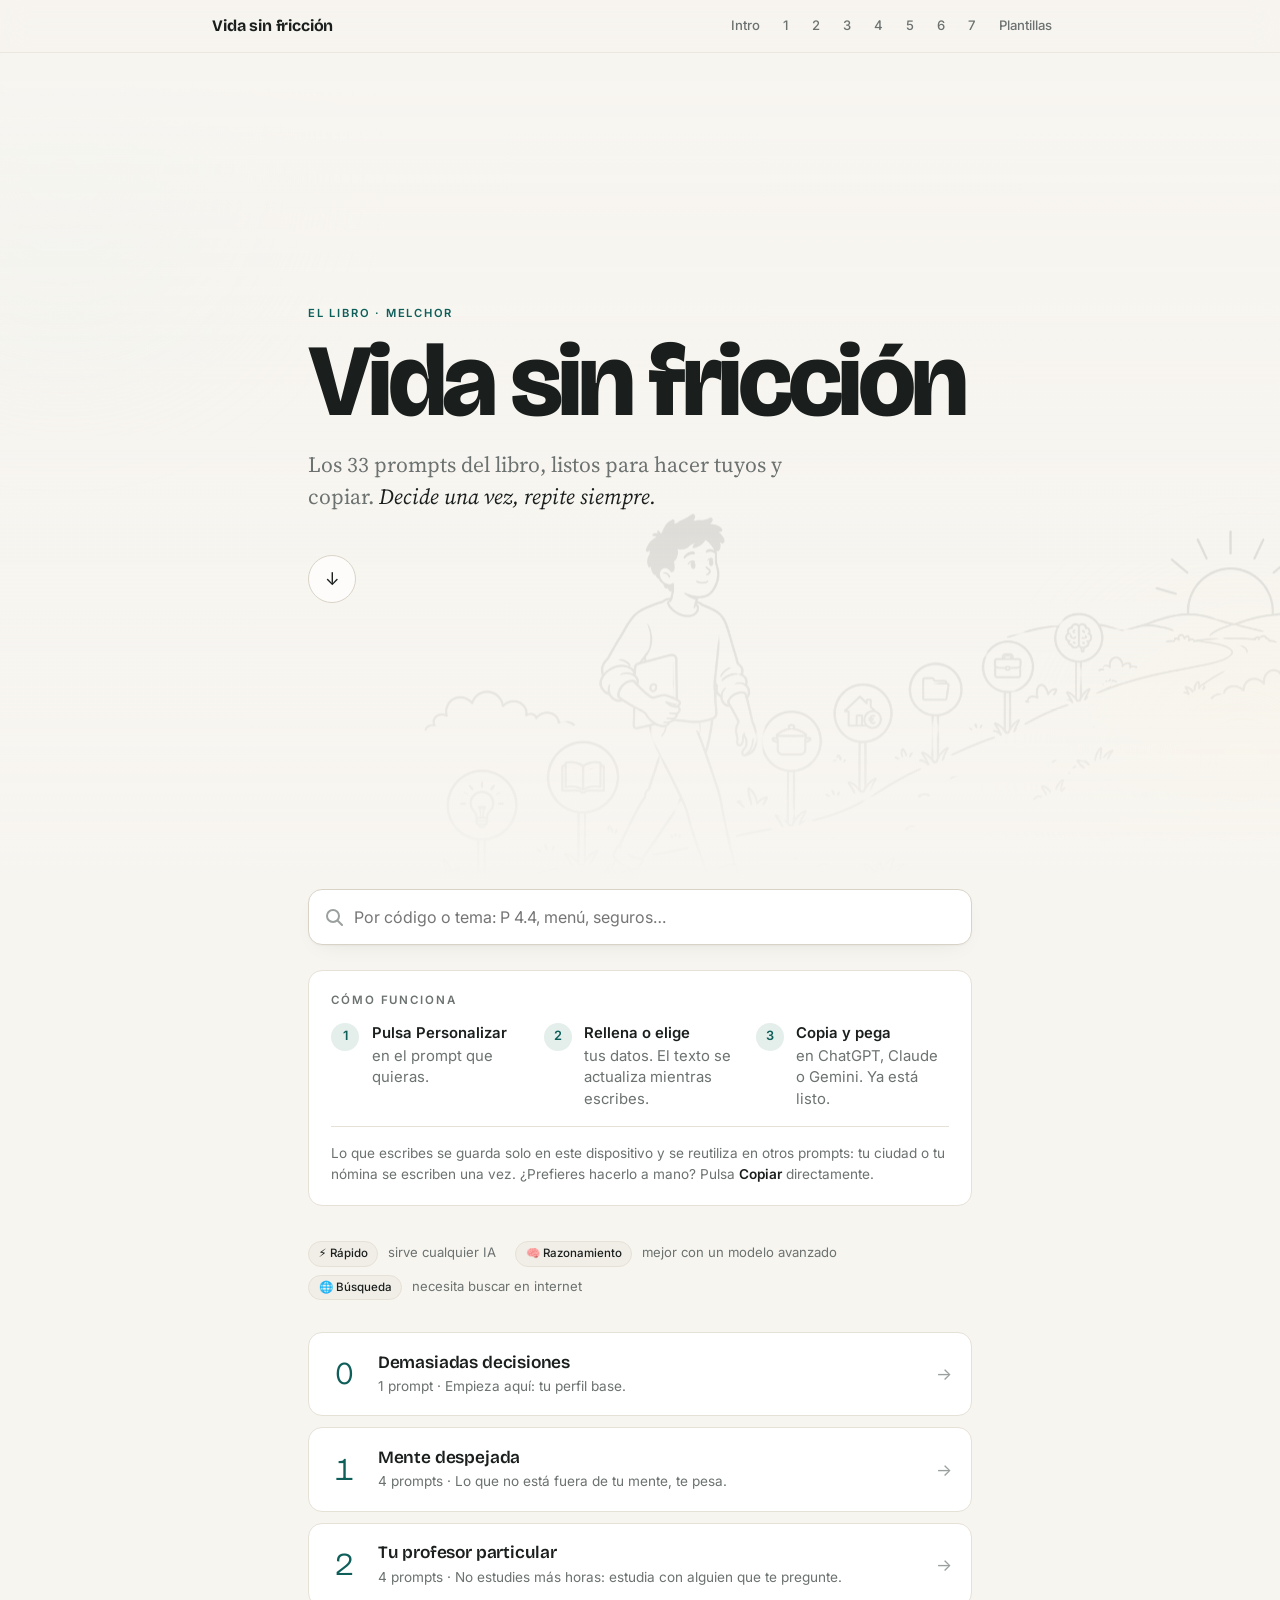
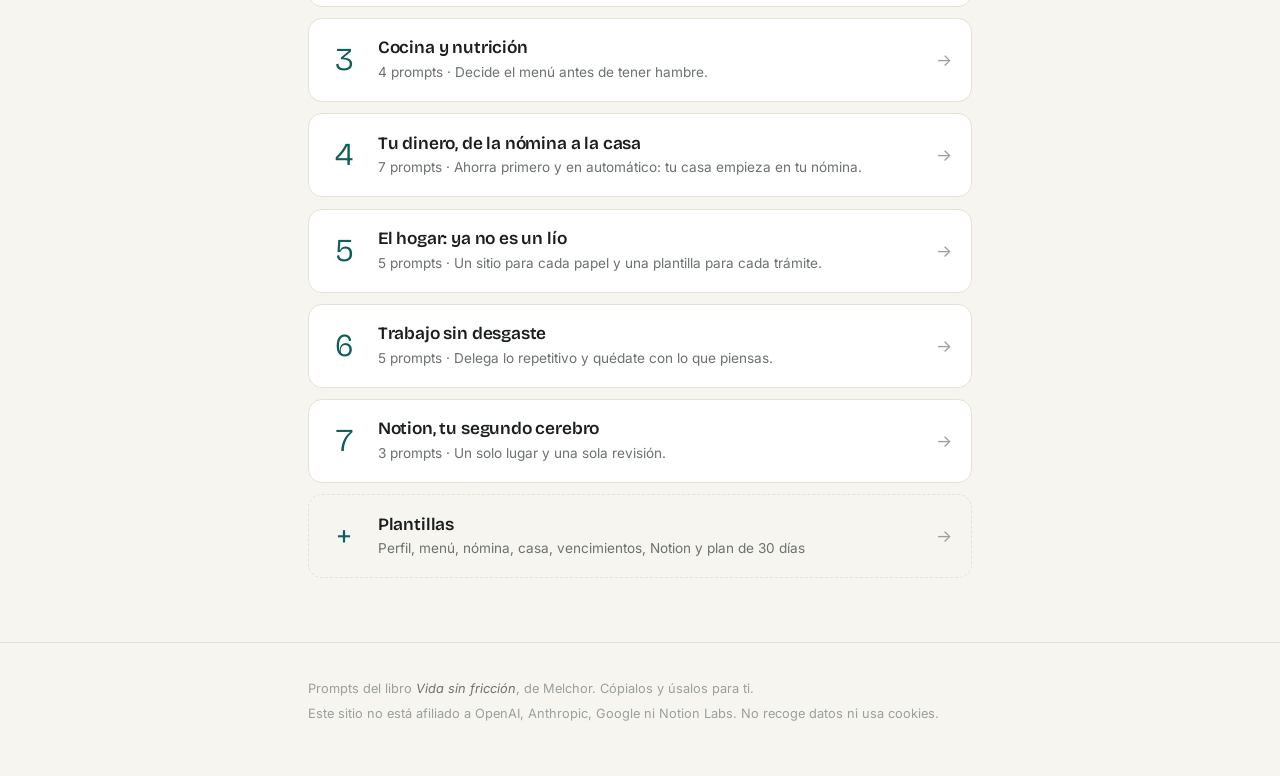
==== commit 6249b64c: "Efecto parallax, ilustraciones y aparición al hacer scroll Co-Authored-By: Claude Opus 5.5 <noreply@" ====
--- a/index.html
+++ b/index.html
@@ -2,8 +2,9 @@
 <title>Vida sin fricción · Prompts del libro</title><meta name="description" content="Todos los prompts del libro Vida sin fricción, listos para copiar."><link rel="icon" href="favicon.svg" type="image/svg+xml">
 <link rel="preconnect" href="https://fonts.googleapis.com"><link rel="preconnect" href="https://fonts.gstatic.com" crossorigin>
 <link rel="stylesheet" href="https://fonts.googleapis.com/css2?family=Bricolage+Grotesque:opsz,wght@12..96,300;12..96,600;12..96,700;12..96,800&family=Inter:wght@400;500;600&family=IBM+Plex+Mono:wght@400;500&family=Source+Serif+4:ital,opsz,wght@0,8..60,400;0,8..60,600;1,8..60,400&display=swap">
-<link rel="stylesheet" href="style.css"></head><body><header class="top"><div class="wrap"><a class="marca" href="">Vida sin fricción<span>· prompts</span></a><nav aria-label="Capítulos"><a href="c0/">Intro</a><a href="c1/">1</a><a href="c2/">2</a><a href="c3/">3</a><a href="c4/">4</a><a href="c5/">5</a><a href="c6/">6</a><a href="c7/">7</a><a href="plantillas/">Plantillas</a></nav></div></header><main class="wrap"><section class="hero"><p class="etq">El libro · Melchor</p><h1>Vida sin fricción</h1><p class="sub">Los 33 prompts del libro, listos para hacer tuyos y copiar. <em>Decide una vez, repite siempre.</em></p>
-<label class="buscar"><span>Buscar un prompt</span><input type="search" id="q" placeholder="Por código o tema: P 4.4, menú, seguros…" autocomplete="off"></label><ul id="res" class="res" hidden></ul></section>
+<link rel="stylesheet" href="style.css"></head><body><header class="top"><div class="wrap"><a class="marca" href="">Vida sin fricción<span>· prompts</span></a><nav aria-label="Capítulos"><a href="c0/">Intro</a><a href="c1/">1</a><a href="c2/">2</a><a href="c3/">3</a><a href="c4/">4</a><a href="c5/">5</a><a href="c6/">6</a><a href="c7/">7</a><a href="plantillas/">Plantillas</a></nav></div></header><section class="hero-px"><div class="px-fondo" data-speed="0.4" aria-hidden="true"><img src="img/hero.webp" alt="" width="1600" height="1067" fetchpriority="high"></div><span class="orbe o1" data-speed="-0.25" aria-hidden="true"></span><span class="orbe o2" data-speed="0.3" aria-hidden="true"></span>
+<div class="wrap px-texto" data-speed="0.12"><p class="etq">El libro · Melchor</p><h1>Vida sin fricción</h1><p class="sub">Los 33 prompts del libro, listos para hacer tuyos y copiar. <em>Decide una vez, repite siempre.</em></p><a class="bajar" href="#buscar" aria-label="Ir a los prompts">↓</a></div></section>
+<main class="wrap"><section class="zona-buscar" id="buscar"><label class="buscar"><span>Buscar un prompt</span><input type="search" id="q" placeholder="Por código o tema: P 4.4, menú, seguros…" autocomplete="off"></label><ul id="res" class="res" hidden></ul></section>
 <section class="guia" aria-label="Cómo funciona"><h2>Cómo funciona</h2><ol>
 <li><span>1</span><div><b>Pulsa Personalizar</b> en el prompt que quieras.</div></li>
 <li><span>2</span><div><b>Rellena o elige</b> tus datos. El texto se actualiza mientras escribes.</div></li>
--- a/style.css
+++ b/style.css
@@ -167,3 +167,32 @@
  .pl{border:0;padding:0;break-inside:avoid}body[data-imprimir] .pl,body[data-imprimir] .cab-cap{display:none}
  body[data-imprimir="perfil"] #perfil,body[data-imprimir="menu"] #menu,body[data-imprimir="nomina"] #nomina,body[data-imprimir="casa"] #casa,body[data-imprimir="hogar"] #hogar,body[data-imprimir="notion"] #notion,body[data-imprimir="plan"] #plan{display:block}
  input,select,textarea{border:0;border-bottom:1px solid #999;border-radius:0;background:#fff}}
+
+/* ---------- Parallax ---------- */
+.hero-px{position:relative;min-height:min(92svh,860px);display:flex;align-items:center;overflow:hidden;isolation:isolate;padding-block:clamp(4rem,10vh,7rem) clamp(5rem,12vh,8rem)}
+.px-fondo{position:absolute;inset:-12% 0;z-index:-2;display:flex;align-items:flex-end;justify-content:flex-end;will-change:transform;pointer-events:none}
+.px-fondo img{width:min(1050px,72vw);height:auto;max-width:none;opacity:.2;transform:translate(6%,4%)}
+@media (max-width:760px){.px-fondo{align-items:flex-end}.px-fondo img{width:175vw;opacity:.17;transform:translate(22%,-2%)}.hero-px{min-height:88svh;align-items:flex-start;padding-top:18svh}}
+.hero-px::after{content:"";position:absolute;inset:0;z-index:-1;background:linear-gradient(180deg,var(--bg) 0%,color-mix(in srgb,var(--bg) 35%,transparent) 38%,color-mix(in srgb,var(--bg) 70%,transparent) 80%,var(--bg) 100%)}
+.orbe{position:absolute;z-index:-1;border-radius:50%;filter:blur(60px);opacity:.55;will-change:transform;pointer-events:none}
+.o1{width:38vmax;height:38vmax;left:-14vmax;top:-10vmax;background:radial-gradient(circle,var(--accent-soft),transparent 70%)}
+.o2{width:30vmax;height:30vmax;right:-12vmax;bottom:-6vmax;background:radial-gradient(circle,var(--mark),transparent 70%);opacity:.45}
+.px-texto{will-change:transform;width:100%}
+.hero-px h1{font-size:clamp(3.2rem,13vw,6.4rem);font-weight:800;margin:0 0 1.2rem;letter-spacing:-.045em;line-height:.92}
+.hero-px .sub{margin-bottom:2.6rem}
+.bajar{display:inline-grid;place-items:center;width:3rem;height:3rem;border-radius:50%;border:1px solid var(--line-2);color:var(--fg);text-decoration:none;font:400 1.1rem/1 var(--f-ui);background:color-mix(in srgb,var(--surface) 70%,transparent);backdrop-filter:blur(6px);animation:flota 2.6s var(--ease) infinite}
+.bajar:hover{border-color:var(--accent);color:var(--accent)}
+@keyframes flota{50%{transform:translateY(6px)}}
+.zona-buscar{padding-block:.5rem 0;scroll-margin-top:5rem}
+
+.banner{margin:2rem 0 .4rem;height:clamp(180px,42vw,320px);border-radius:calc(var(--r) + 6px);overflow:hidden;position:relative;background:linear-gradient(180deg,var(--surface),var(--sunk));border:1px solid var(--line)}
+.banner-img{position:absolute;inset:-18% 0;display:flex;align-items:center;justify-content:center;will-change:transform}
+.banner-img img{width:100%;height:100%;object-fit:cover;opacity:.9}
+.banner::after{content:"";position:absolute;inset:0;background:linear-gradient(180deg,transparent 60%,color-mix(in srgb,var(--sunk) 70%,transparent));pointer-events:none}
+
+@media (prefers-color-scheme:dark){.px-fondo img,.banner-img img{filter:invert(1)}.px-fondo img{opacity:.13}.banner-img img{opacity:.75}}
+
+/* Aparición suave al hacer scroll */
+.js .reveal{opacity:0;transform:translateY(22px);transition:opacity .8s var(--ease),transform .8s var(--ease)}
+.js .reveal.visto{opacity:1;transform:none}
+@media (prefers-reduced-motion:reduce){.js .reveal{opacity:1;transform:none}.bajar{animation:none}}
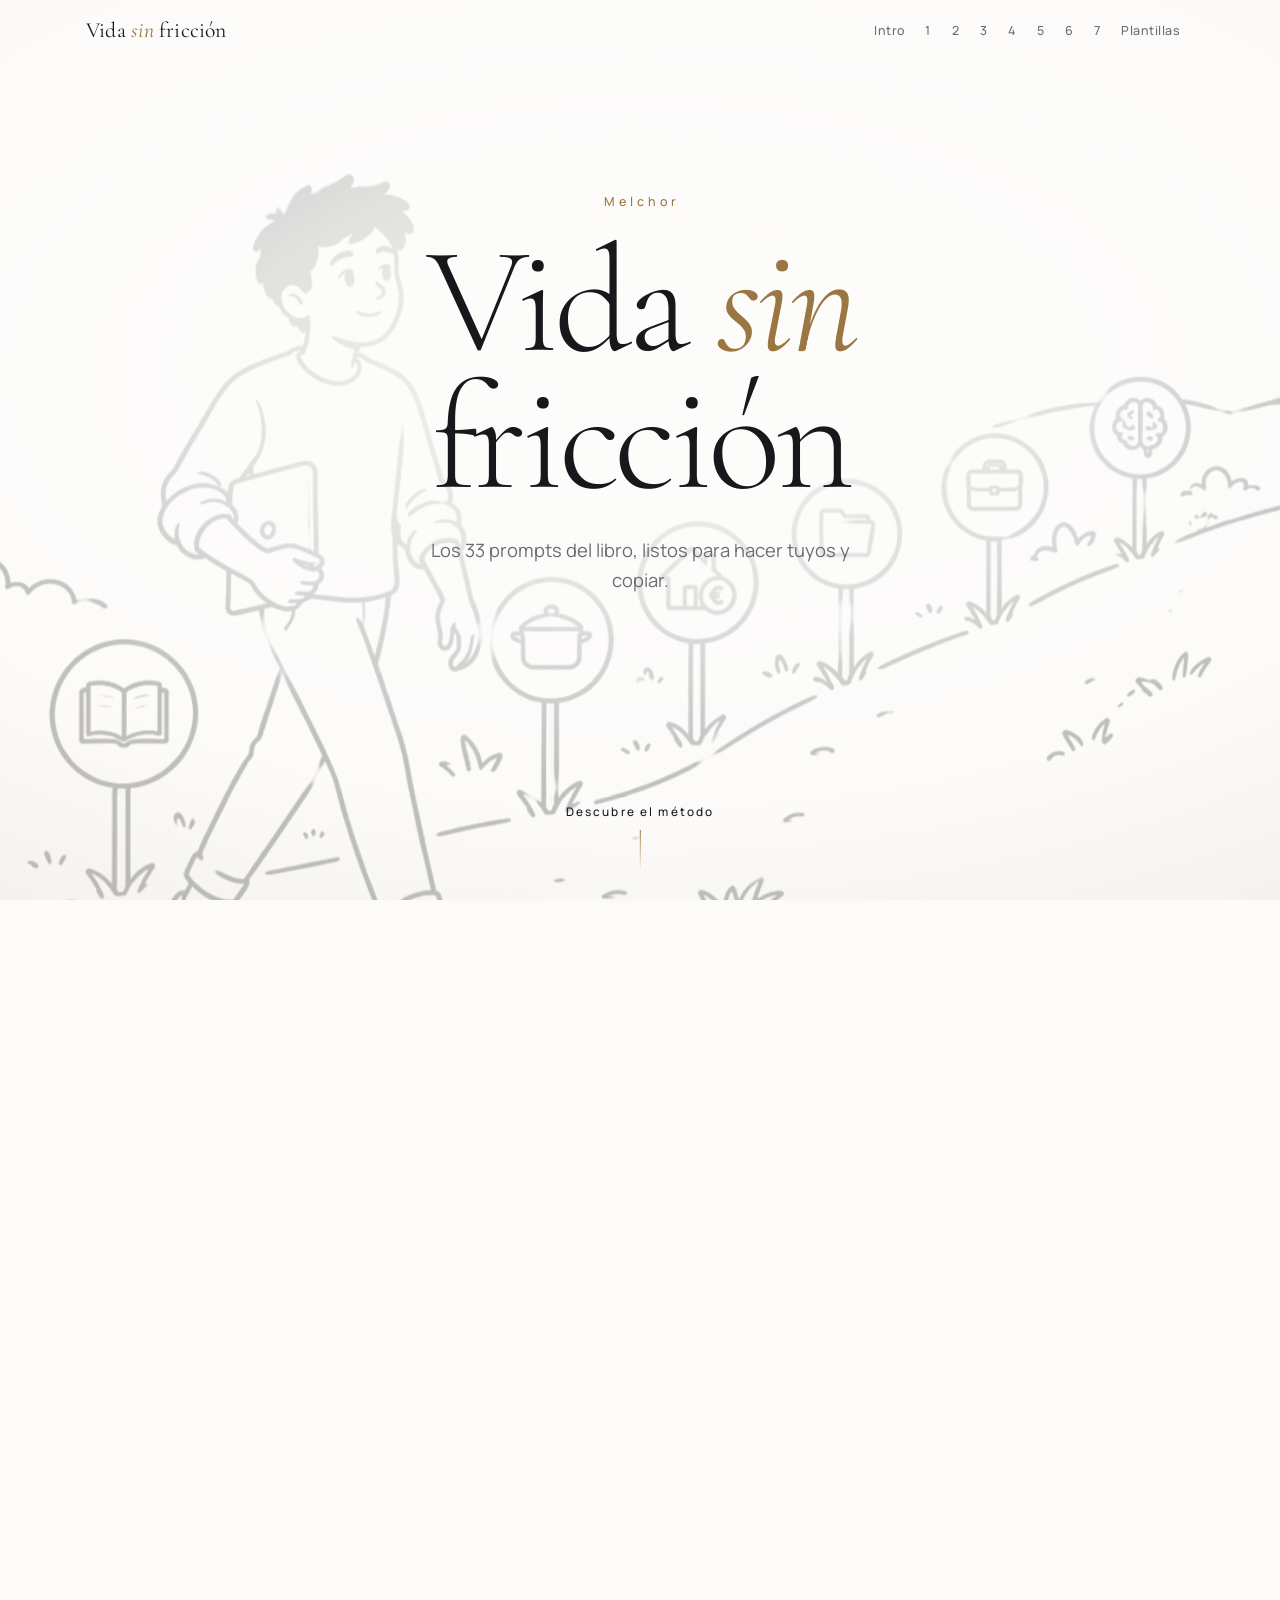
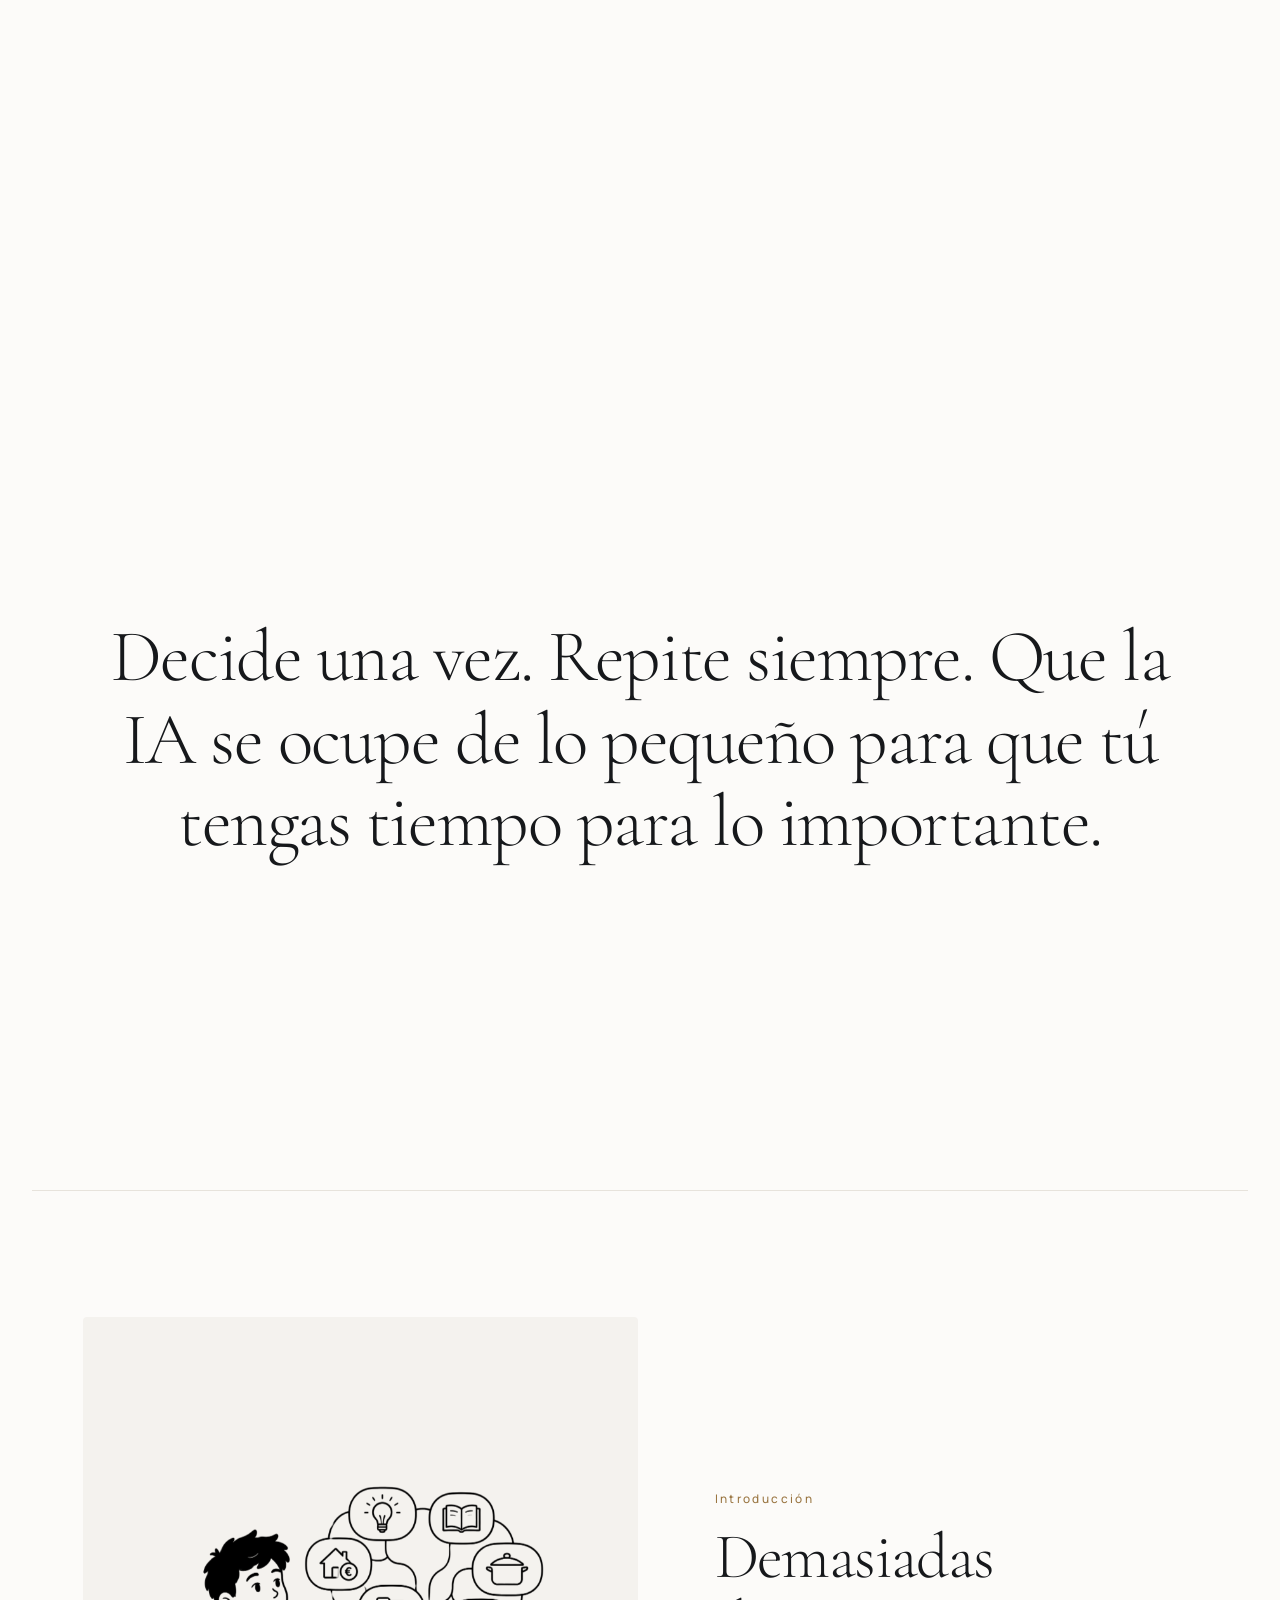
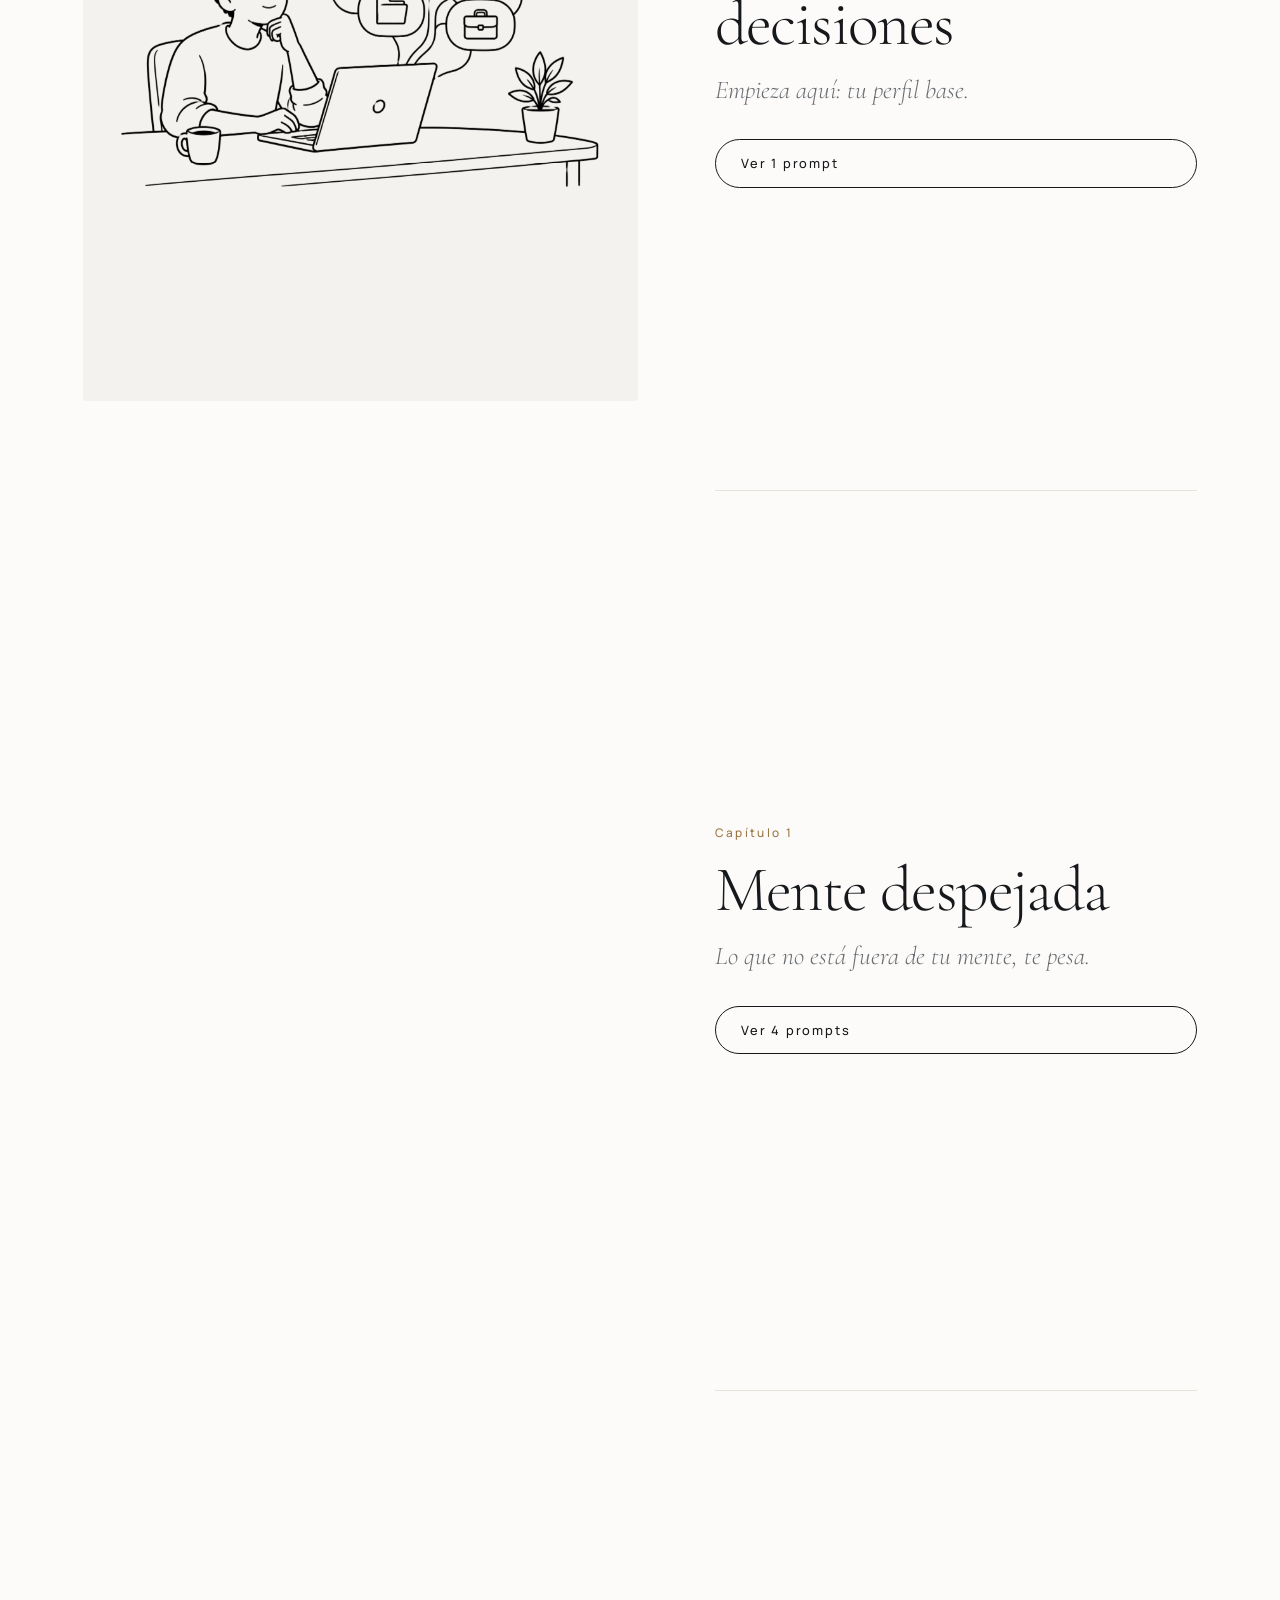
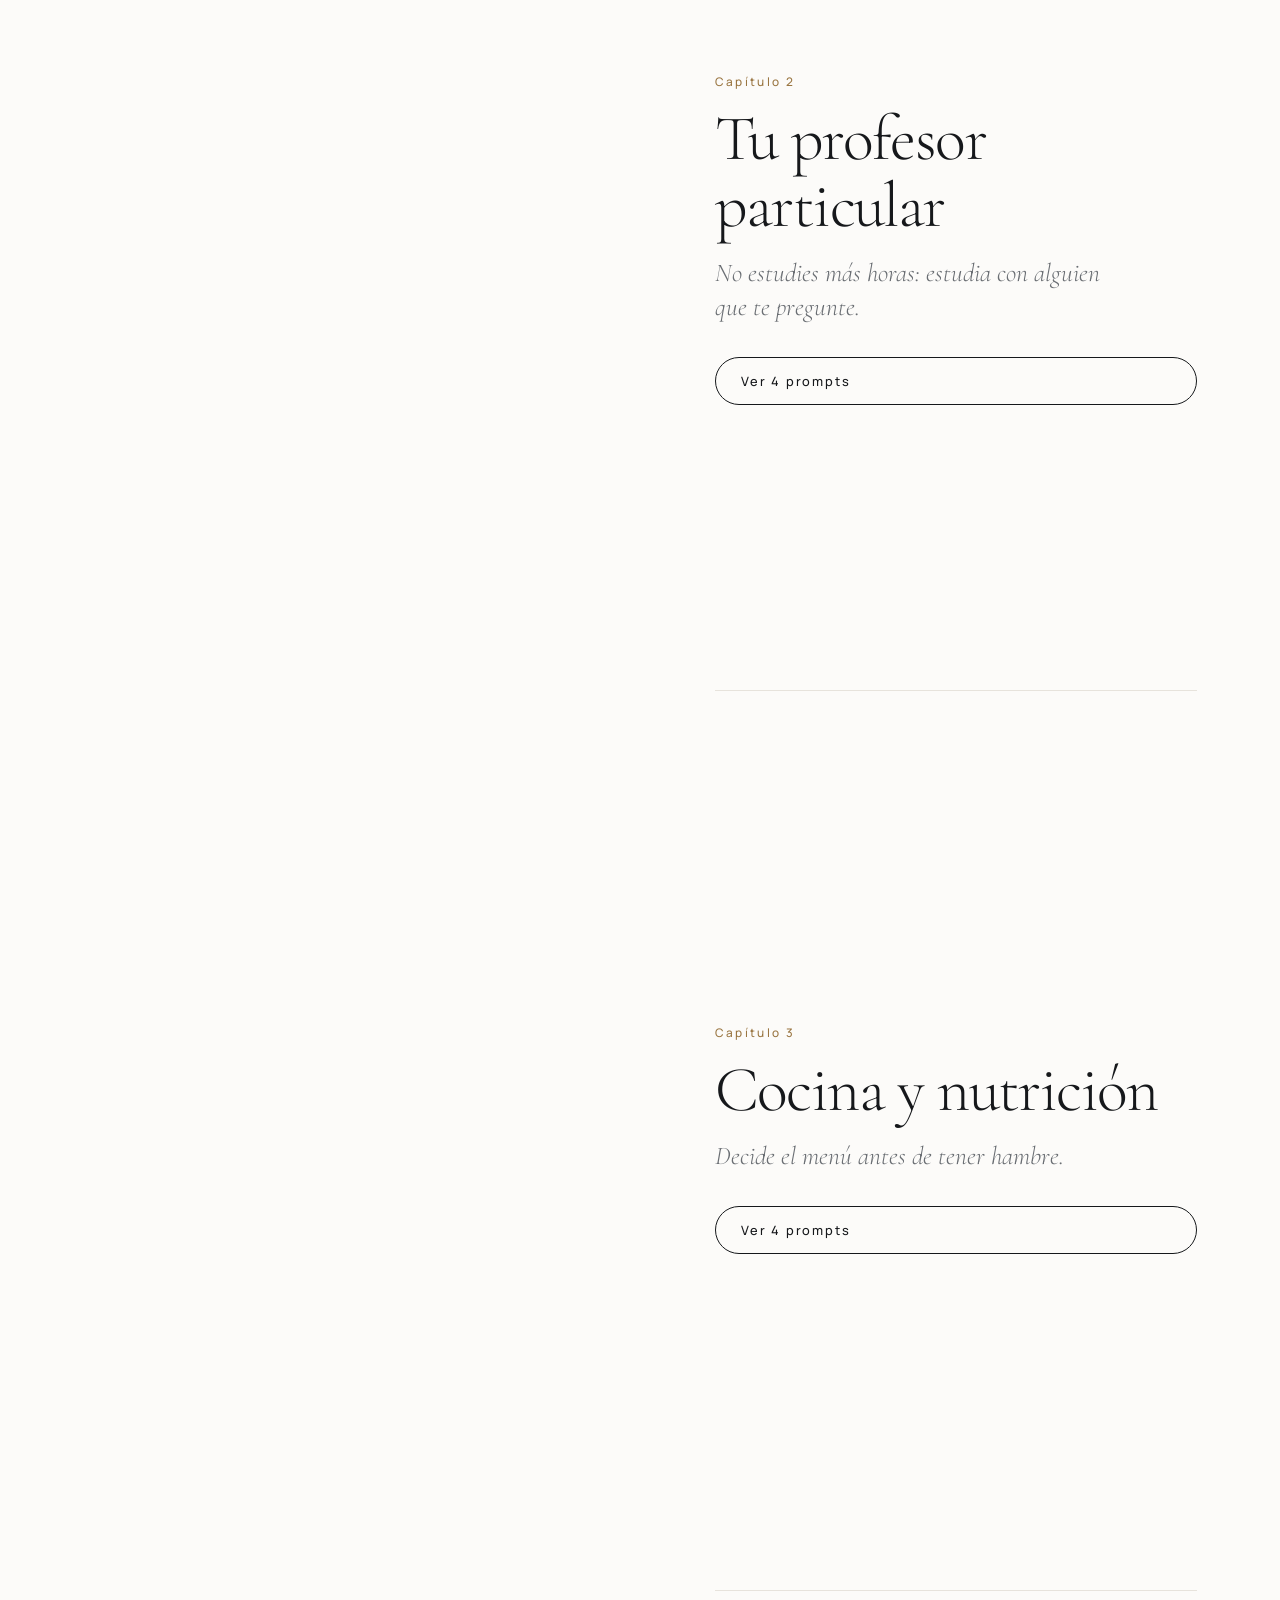
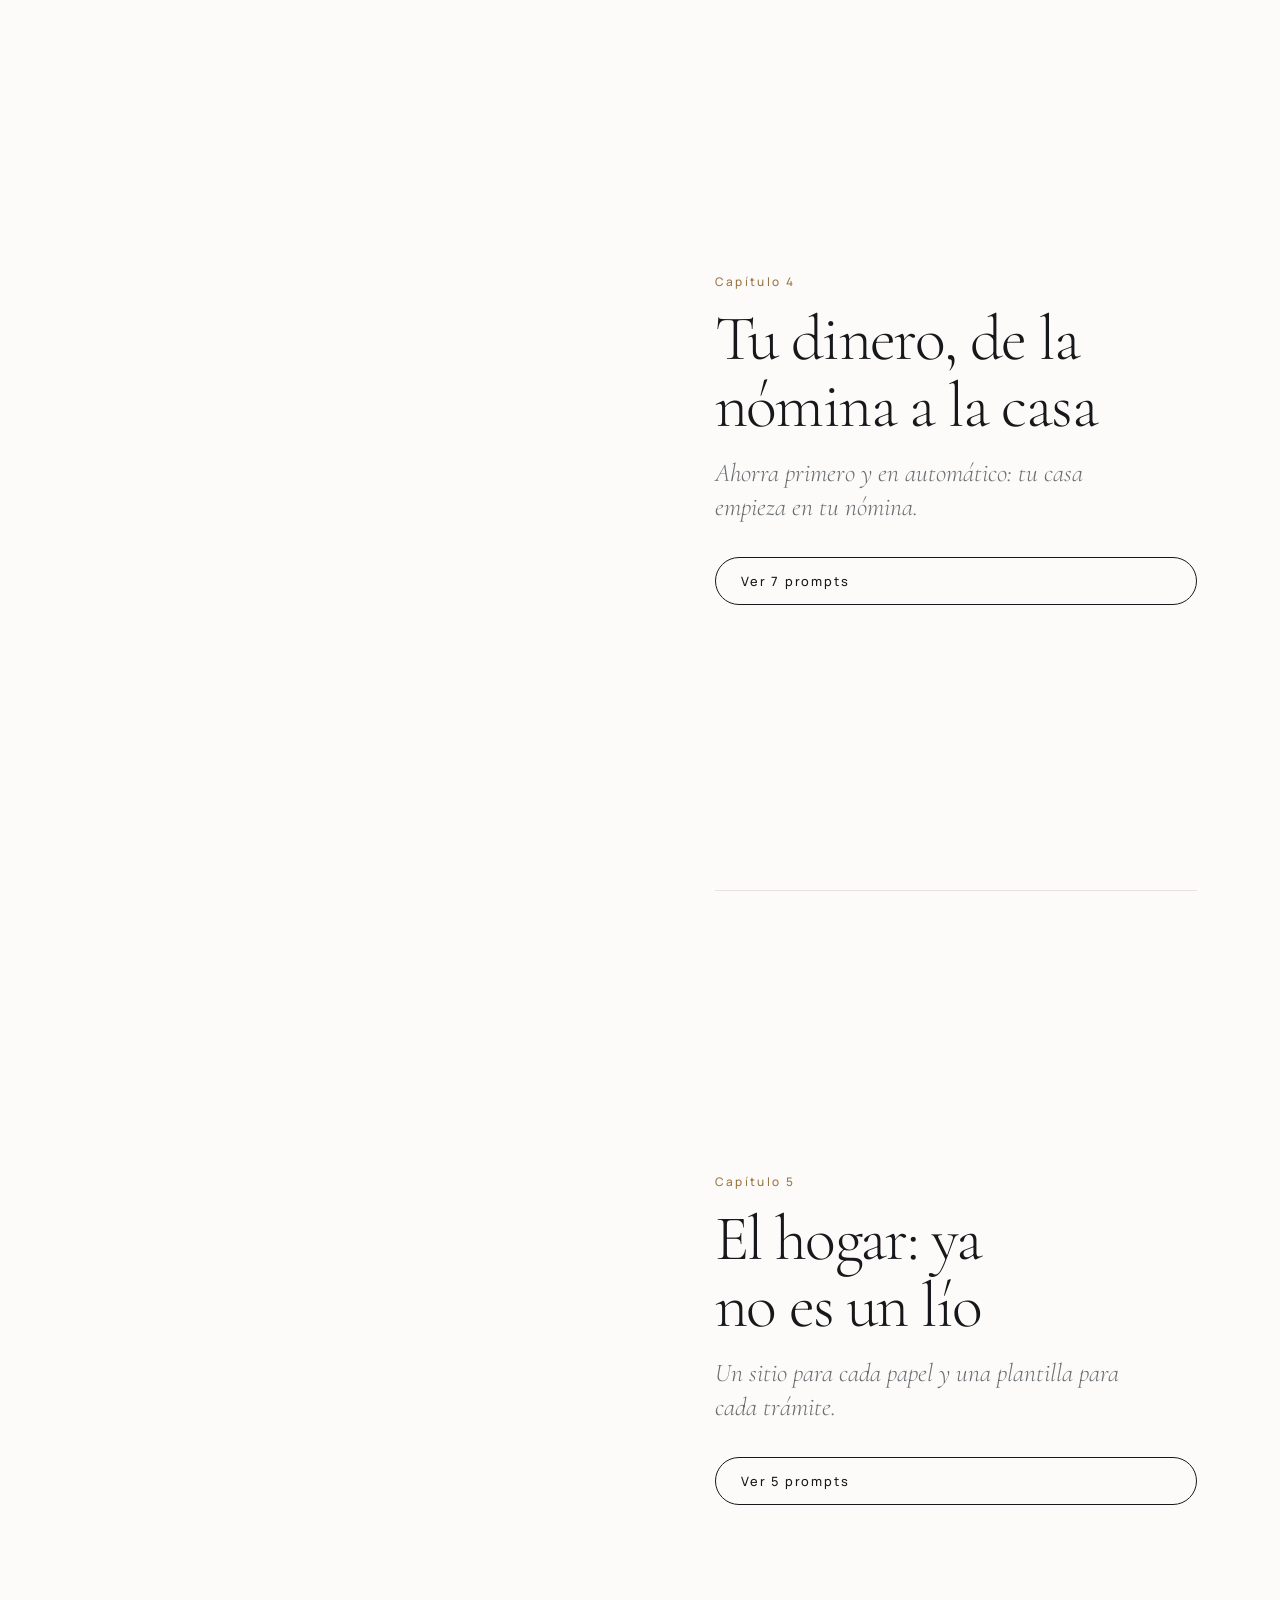
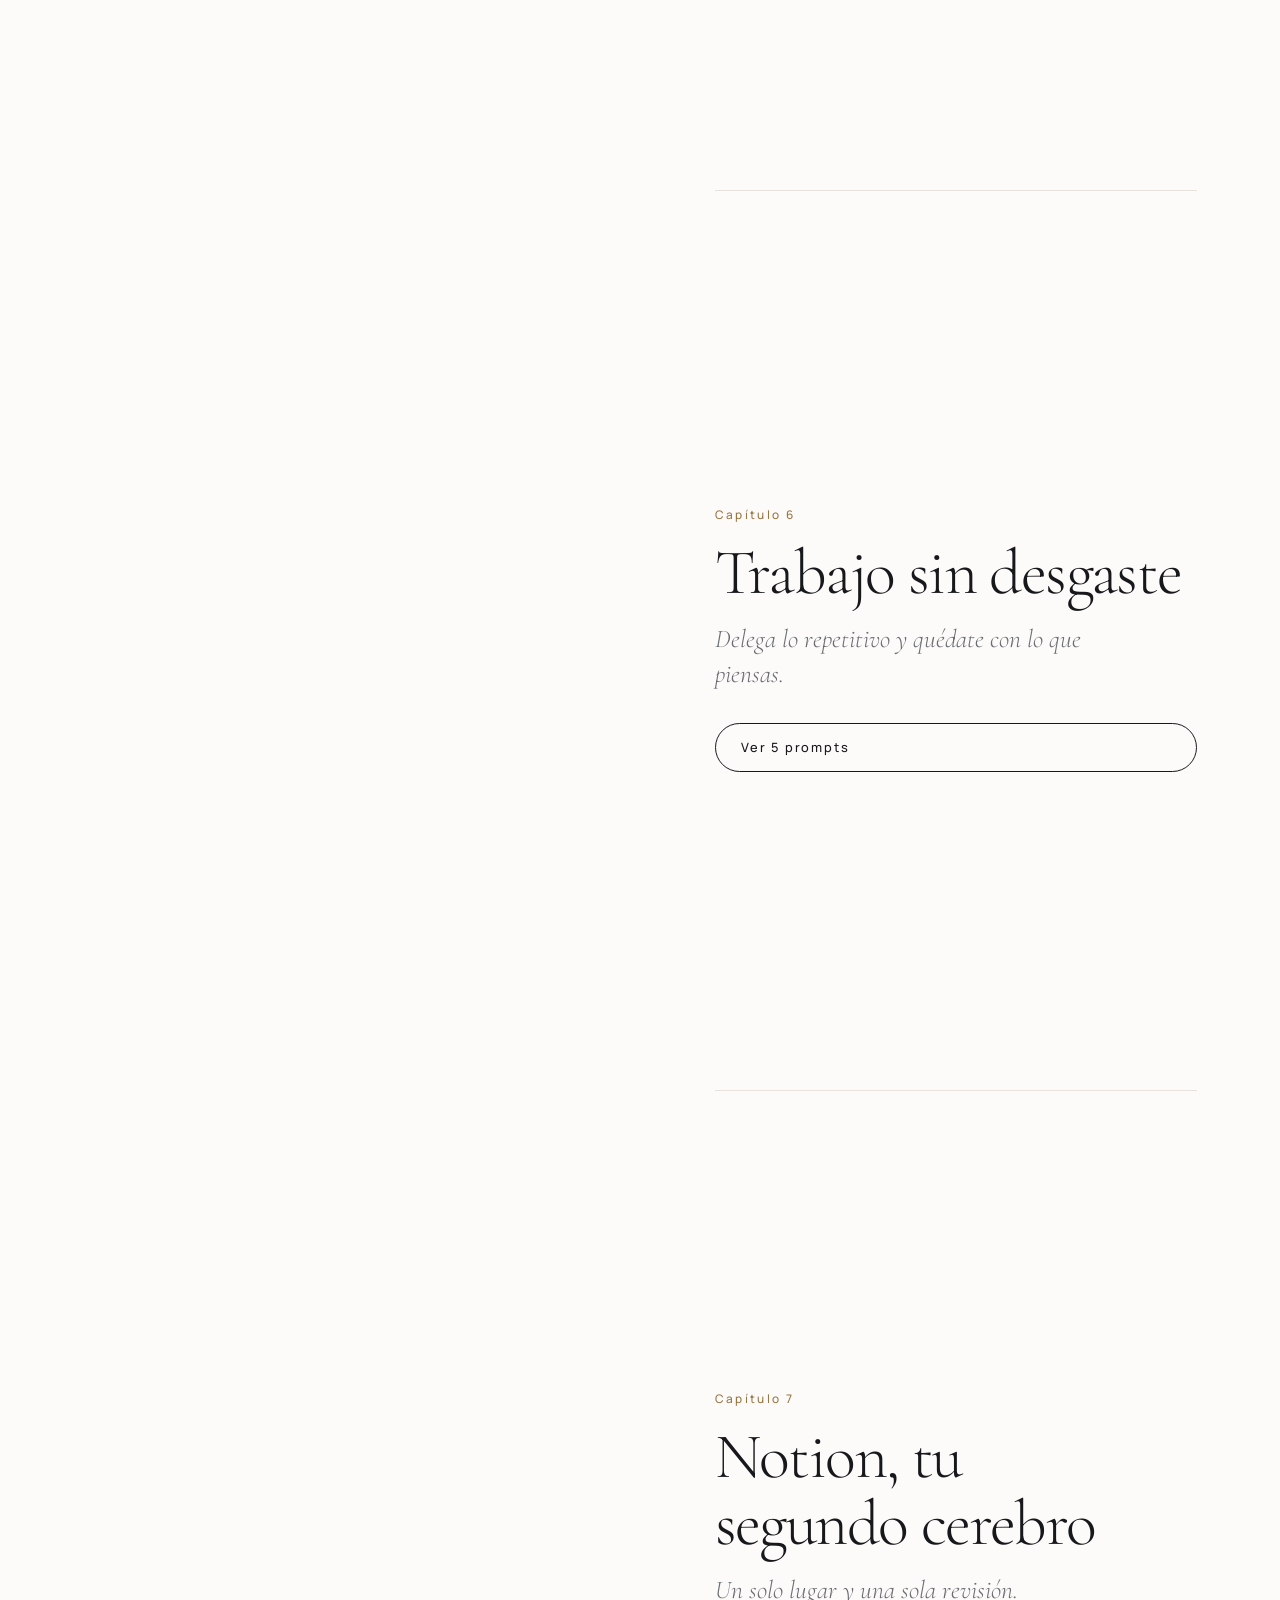
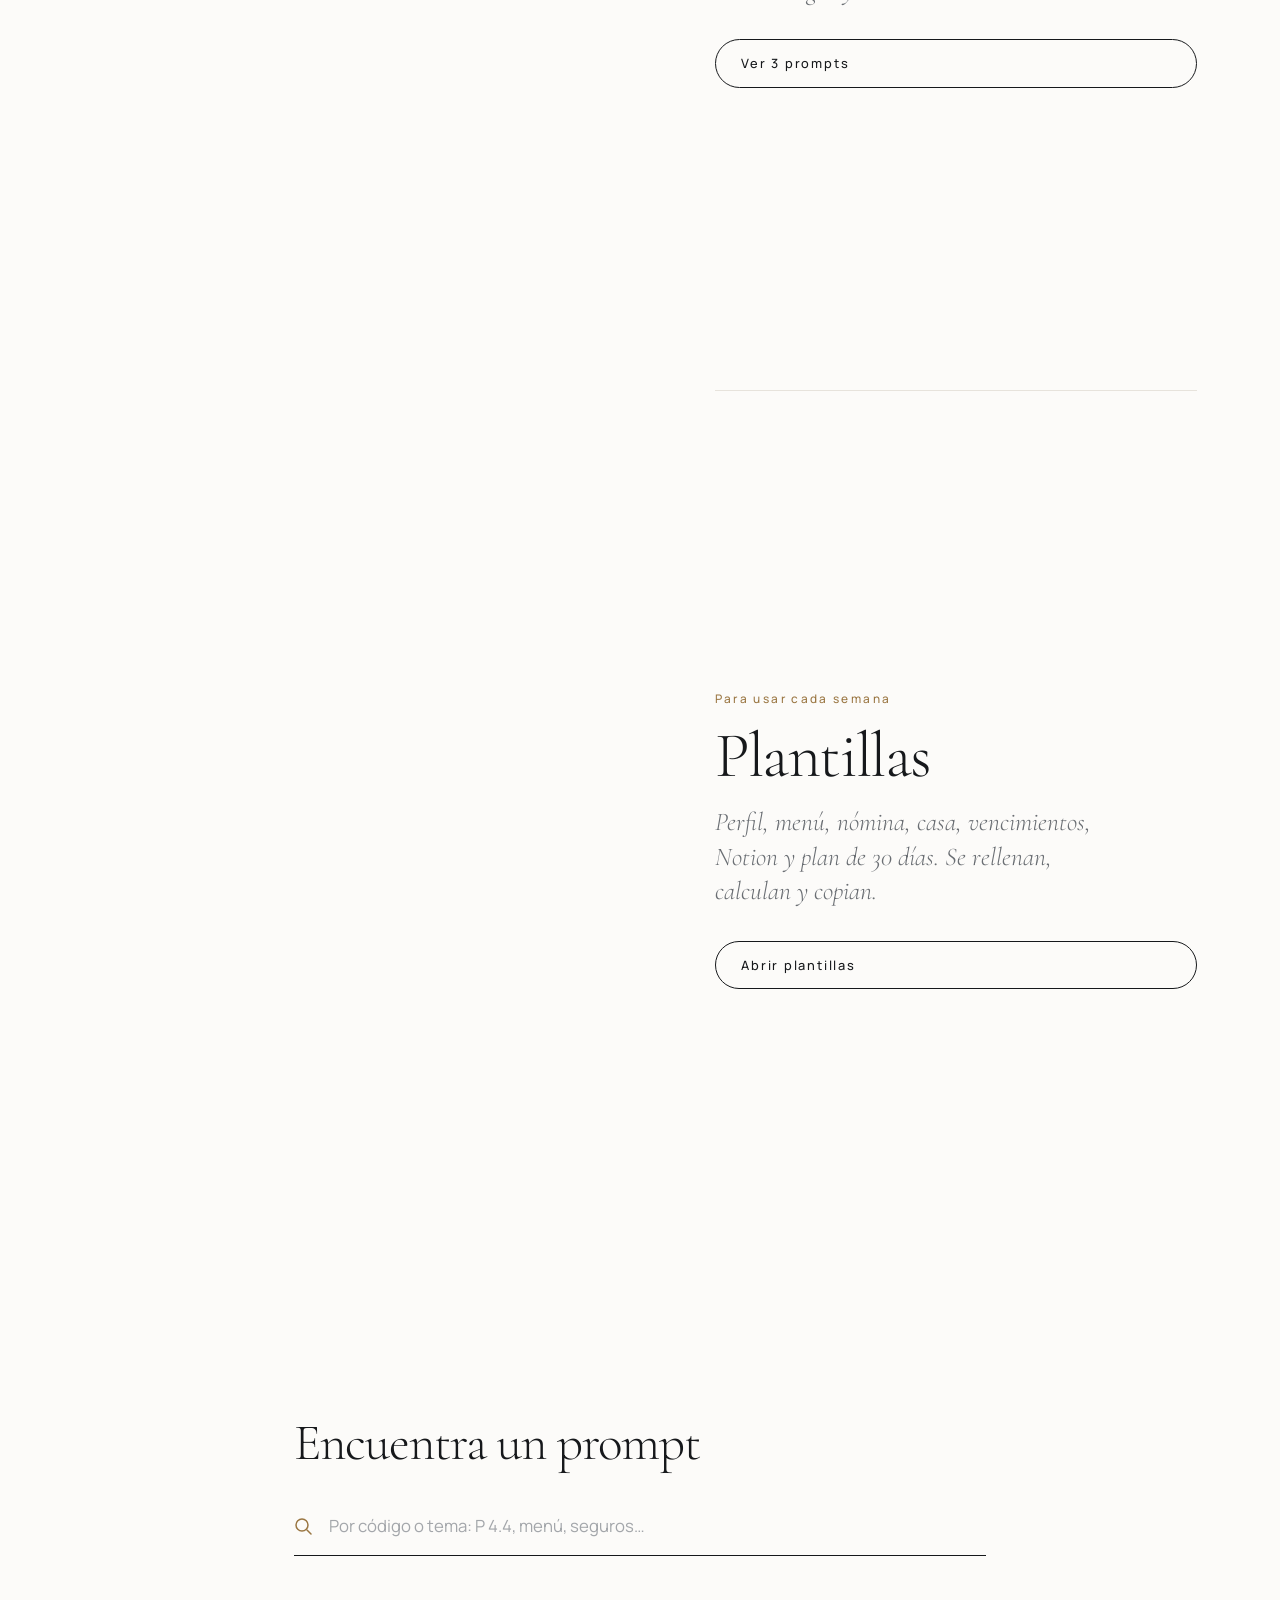
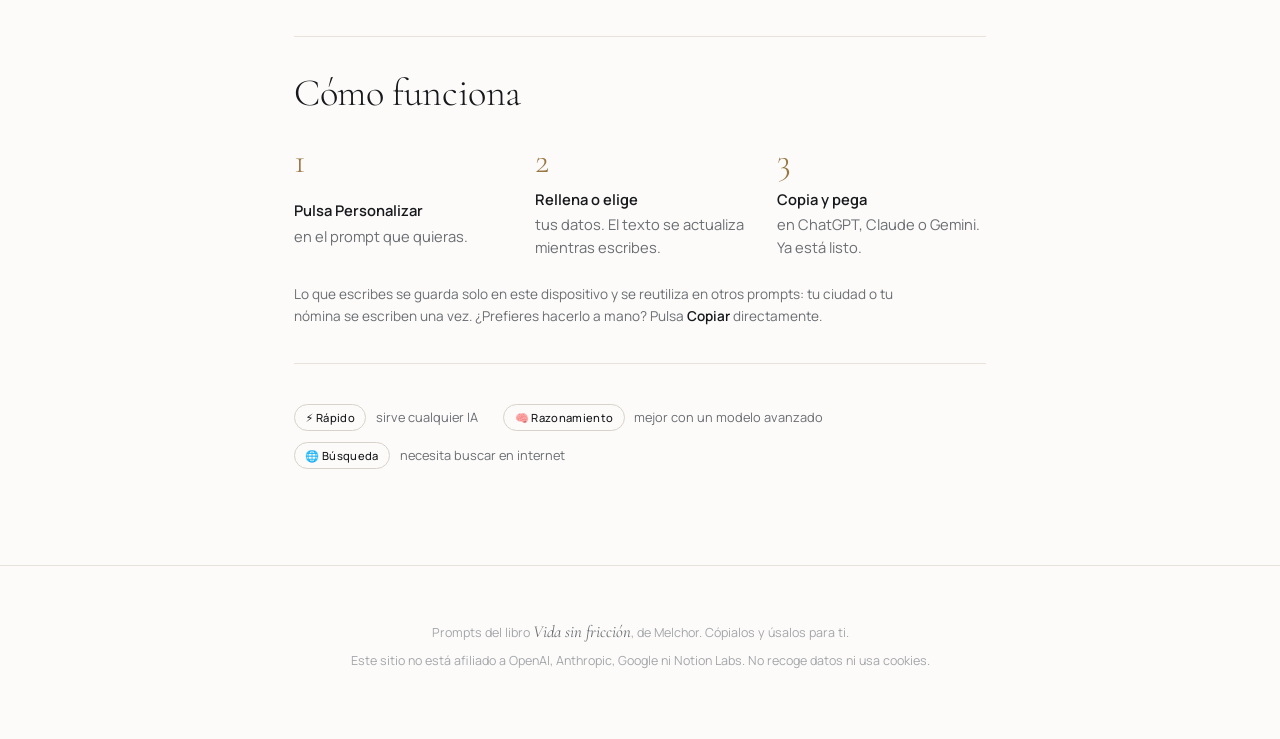
==== commit 529ae686: "Rediseño claro de lujo con escenas de scroll y parallax Co-Authored-By: Claude Opus 5.5 <noreply@ant" ====
--- a/index.html
+++ b/index.html
@@ -1,13 +1,15 @@
 <!doctype html><html lang="es"><head><meta charset="utf-8"><meta name="viewport" content="width=device-width,initial-scale=1,viewport-fit=cover">
 <title>Vida sin fricción · Prompts del libro</title><meta name="description" content="Todos los prompts del libro Vida sin fricción, listos para copiar."><link rel="icon" href="favicon.svg" type="image/svg+xml">
 <link rel="preconnect" href="https://fonts.googleapis.com"><link rel="preconnect" href="https://fonts.gstatic.com" crossorigin>
-<link rel="stylesheet" href="https://fonts.googleapis.com/css2?family=Bricolage+Grotesque:opsz,wght@12..96,300;12..96,600;12..96,700;12..96,800&family=Inter:wght@400;500;600&family=IBM+Plex+Mono:wght@400;500&family=Source+Serif+4:ital,opsz,wght@0,8..60,400;0,8..60,600;1,8..60,400&display=swap">
-<link rel="stylesheet" href="style.css"></head><body><header class="top"><div class="wrap"><a class="marca" href="">Vida sin fricción<span>· prompts</span></a><nav aria-label="Capítulos"><a href="c0/">Intro</a><a href="c1/">1</a><a href="c2/">2</a><a href="c3/">3</a><a href="c4/">4</a><a href="c5/">5</a><a href="c6/">6</a><a href="c7/">7</a><a href="plantillas/">Plantillas</a></nav></div></header><section class="hero-px"><div class="px-fondo" data-speed="0.4" aria-hidden="true"><img src="img/hero.webp" alt="" width="1600" height="1067" fetchpriority="high"></div><span class="orbe o1" data-speed="-0.25" aria-hidden="true"></span><span class="orbe o2" data-speed="0.3" aria-hidden="true"></span>
-<div class="wrap px-texto" data-speed="0.12"><p class="etq">El libro · Melchor</p><h1>Vida sin fricción</h1><p class="sub">Los 33 prompts del libro, listos para hacer tuyos y copiar. <em>Decide una vez, repite siempre.</em></p><a class="bajar" href="#buscar" aria-label="Ir a los prompts">↓</a></div></section>
-<main class="wrap"><section class="zona-buscar" id="buscar"><label class="buscar"><span>Buscar un prompt</span><input type="search" id="q" placeholder="Por código o tema: P 4.4, menú, seguros…" autocomplete="off"></label><ul id="res" class="res" hidden></ul></section>
+<link rel="stylesheet" href="https://fonts.googleapis.com/css2?family=Cormorant+Garamond:ital,wght@0,300;0,400;0,500;1,300;1,400&family=Manrope:wght@300;400;500;600&family=IBM+Plex+Mono:wght@400;500&display=swap"><meta name="color-scheme" content="light"><meta name="theme-color" content="#FCFBF9">
+<link rel="stylesheet" href="style.css"></head><body><header class="top"><div class="wrap"><a class="marca" href="">Vida <i>sin</i> fricción</a><nav aria-label="Capítulos"><a href="c0/">Intro</a><a href="c1/">1</a><a href="c2/">2</a><a href="c3/">3</a><a href="c4/">4</a><a href="c5/">5</a><a href="c6/">6</a><a href="c7/">7</a><a href="plantillas/">Plantillas</a></nav></div></header><section class="escena" data-escena><div class="escena-fija"><div class="escena-img" data-zoom aria-hidden="true"><img src="img/hero.webp" alt="" width="1600" height="1067" fetchpriority="high"></div>
+<div class="escena-texto wrap" data-fade><p class="firma">Melchor</p><h1>Vida <i>sin</i> fricción</h1><p class="sub">Los 33 prompts del libro, listos para hacer tuyos y copiar.</p></div>
+<a class="desliza" href="#manifiesto" data-fade>Descubre el método</a></div></section>
+<section class="manifiesto" id="manifiesto" data-escena><p class="frase" data-palabras>Decide una vez. Repite siempre. Que la IA se ocupe de lo pequeño para que tú tengas tiempo para lo importante.</p></section>
+<section class="recorrido" aria-label="Capítulos"><div class="recorrido-media" aria-hidden="true"><figure data-k="0" class="on"><img src="img/c0.webp" alt="" width="1600" height="1067" loading="lazy"></figure><figure data-k="1"><img src="img/c1.webp" alt="" width="1600" height="1067" loading="lazy"></figure><figure data-k="2"><img src="img/c2.webp" alt="" width="1600" height="1067" loading="lazy"></figure><figure data-k="3"><img src="img/c3.webp" alt="" width="1600" height="1067" loading="lazy"></figure><figure data-k="4"><img src="img/c4.webp" alt="" width="1600" height="1067" loading="lazy"></figure><figure data-k="5"><img src="img/c5.webp" alt="" width="1600" height="1067" loading="lazy"></figure><figure data-k="6"><img src="img/c6.webp" alt="" width="1600" height="1067" loading="lazy"></figure><figure data-k="7"><img src="img/c7.webp" alt="" width="1600" height="1067" loading="lazy"></figure></div><ol class="recorrido-lista"><li class="paso" data-k="0"><figure class="paso-img" aria-hidden="true"><img src="img/c0.webp" alt="" width="1600" height="1067" loading="lazy"></figure><p class="paso-n">Introducción</p><h2>Demasiadas decisiones</h2><p class="paso-p">Empieza aquí: tu perfil base.</p><a class="paso-a" href="c0/">Ver 1 prompt</a></li><li class="paso" data-k="1"><figure class="paso-img" aria-hidden="true"><img src="img/c1.webp" alt="" width="1600" height="1067" loading="lazy"></figure><p class="paso-n">Capítulo 1</p><h2>Mente despejada</h2><p class="paso-p">Lo que no está fuera de tu mente, te pesa.</p><a class="paso-a" href="c1/">Ver 4 prompts</a></li><li class="paso" data-k="2"><figure class="paso-img" aria-hidden="true"><img src="img/c2.webp" alt="" width="1600" height="1067" loading="lazy"></figure><p class="paso-n">Capítulo 2</p><h2>Tu profesor particular</h2><p class="paso-p">No estudies más horas: estudia con alguien que te pregunte.</p><a class="paso-a" href="c2/">Ver 4 prompts</a></li><li class="paso" data-k="3"><figure class="paso-img" aria-hidden="true"><img src="img/c3.webp" alt="" width="1600" height="1067" loading="lazy"></figure><p class="paso-n">Capítulo 3</p><h2>Cocina y nutrición</h2><p class="paso-p">Decide el menú antes de tener hambre.</p><a class="paso-a" href="c3/">Ver 4 prompts</a></li><li class="paso" data-k="4"><figure class="paso-img" aria-hidden="true"><img src="img/c4.webp" alt="" width="1600" height="1067" loading="lazy"></figure><p class="paso-n">Capítulo 4</p><h2>Tu dinero, de la nómina a la casa</h2><p class="paso-p">Ahorra primero y en automático: tu casa empieza en tu nómina.</p><a class="paso-a" href="c4/">Ver 7 prompts</a></li><li class="paso" data-k="5"><figure class="paso-img" aria-hidden="true"><img src="img/c5.webp" alt="" width="1600" height="1067" loading="lazy"></figure><p class="paso-n">Capítulo 5</p><h2>El hogar: ya no es un lío</h2><p class="paso-p">Un sitio para cada papel y una plantilla para cada trámite.</p><a class="paso-a" href="c5/">Ver 5 prompts</a></li><li class="paso" data-k="6"><figure class="paso-img" aria-hidden="true"><img src="img/c6.webp" alt="" width="1600" height="1067" loading="lazy"></figure><p class="paso-n">Capítulo 6</p><h2>Trabajo sin desgaste</h2><p class="paso-p">Delega lo repetitivo y quédate con lo que piensas.</p><a class="paso-a" href="c6/">Ver 5 prompts</a></li><li class="paso" data-k="7"><figure class="paso-img" aria-hidden="true"><img src="img/c7.webp" alt="" width="1600" height="1067" loading="lazy"></figure><p class="paso-n">Capítulo 7</p><h2>Notion, tu segundo cerebro</h2><p class="paso-p">Un solo lugar y una sola revisión.</p><a class="paso-a" href="c7/">Ver 3 prompts</a></li><li class="paso paso-pl" data-k="pl"><p class="paso-n">Para usar cada semana</p><h2>Plantillas</h2><p class="paso-p">Perfil, menú, nómina, casa, vencimientos, Notion y plan de 30 días. Se rellenan, calculan y copian.</p><a class="paso-a" href="plantillas/">Abrir plantillas</a></li></ol></section>
+<main class="wrap"><section class="zona-buscar" id="buscar"><h2 class="titulo-sec">Encuentra un prompt</h2><label class="buscar"><span>Buscar un prompt</span><input type="search" id="q" placeholder="Por código o tema: P 4.4, menú, seguros…" autocomplete="off"></label><ul id="res" class="res" hidden></ul></section>
 <section class="guia" aria-label="Cómo funciona"><h2>Cómo funciona</h2><ol>
 <li><span>1</span><div><b>Pulsa Personalizar</b> en el prompt que quieras.</div></li>
 <li><span>2</span><div><b>Rellena o elige</b> tus datos. El texto se actualiza mientras escribes.</div></li>
 <li><span>3</span><div><b>Copia y pega</b> en ChatGPT, Claude o Gemini. Ya está listo.</div></li></ol>
-<p>Lo que escribes se guarda solo en este dispositivo y se reutiliza en otros prompts: tu ciudad o tu nómina se escriben una vez. ¿Prefieres hacerlo a mano? Pulsa <b>Copiar</b> directamente.</p></section><section class="leyenda" aria-label="Niveles"><span><span class="nivel">⚡ Rápido</span> sirve cualquier IA</span><span><span class="nivel">🧠 Razonamiento</span> mejor con un modelo avanzado</span><span><span class="nivel">🌐 Búsqueda</span> necesita buscar en internet</span></section>
-<section class="caps"><a class="capcard" href="c0/"><span class="num">0</span><span class="t"><b>Demasiadas decisiones</b><small>1 prompt · Empieza aquí: tu perfil base.</small></span></a><a class="capcard" href="c1/"><span class="num">1</span><span class="t"><b>Mente despejada</b><small>4 prompts · Lo que no está fuera de tu mente, te pesa.</small></span></a><a class="capcard" href="c2/"><span class="num">2</span><span class="t"><b>Tu profesor particular</b><small>4 prompts · No estudies más horas: estudia con alguien que te pregunte.</small></span></a><a class="capcard" href="c3/"><span class="num">3</span><span class="t"><b>Cocina y nutrición</b><small>4 prompts · Decide el menú antes de tener hambre.</small></span></a><a class="capcard" href="c4/"><span class="num">4</span><span class="t"><b>Tu dinero, de la nómina a la casa</b><small>7 prompts · Ahorra primero y en automático: tu casa empieza en tu nómina.</small></span></a><a class="capcard" href="c5/"><span class="num">5</span><span class="t"><b>El hogar: ya no es un lío</b><small>5 prompts · Un sitio para cada papel y una plantilla para cada trámite.</small></span></a><a class="capcard" href="c6/"><span class="num">6</span><span class="t"><b>Trabajo sin desgaste</b><small>5 prompts · Delega lo repetitivo y quédate con lo que piensas.</small></span></a><a class="capcard" href="c7/"><span class="num">7</span><span class="t"><b>Notion, tu segundo cerebro</b><small>3 prompts · Un solo lugar y una sola revisión.</small></span></a><a class="capcard pl-card" href="plantillas/"><span class="num">+</span><span class="t"><b>Plantillas</b><small>Perfil, menú, nómina, casa, vencimientos, Notion y plan de 30 días</small></span></a></section></main><script>window.PROMPTS=[{"code": "P 0.1", "name": "Perfil base", "url": "c0/#p-0-1", "cap": "Demasiadas decisiones", "q": "p 0.1 perfil base voy a pedirte ayuda para organizar varias áreas de mi vida: tiempo, comida, dinero, papeles y trabajo. mi contexto: vivo en [ciudad], con [personas], trabajo en horario [horario] y mis tareas cambian [poco / bastante]. prefiero respuestas breves, en tablas cuando sea posible. si te falta información, pregúntame antes de suponer nada. resume en 8 líneas lo que vas a recordar de mí y espera mi primera petición."}, {"code": "P 1.1", "name": "Volcado y clasificación", "url": "c1/#p-1-1", "cap": "Mente despejada", "q": "p 1.1 volcado y clasificación voy a pegarte un volcado mental sin orden. clasifícalo en cinco cajas: 1) hacer ya (menos de 2 minutos), 2) agendar (propón un día), 3) delegar (a quién), 4) esperar (a qué o a quién), 5) soltar o no depende de mí. si algo es ambiguo, pregúntame antes de clasificarlo. al final, dime las 3 acciones más importantes para hoy. volcado: [pega aquí tu lista]"}, {"code": "P 1.2", "name": "Trocear lo que te bloquea", "url": "c1/#p-1-2", "cap": "Mente despejada", "q": "p 1.2 trocear lo que te bloquea esta tarea me bloquea: [tarea]. divídela en pasos de 10 minutos como máximo. empieza por uno tan pequeño que sea imposible no hacerlo. dime cuál es el primer paso y cuánto tarda."}, {"code": "P 1.3", "name": "Cierre del día", "url": "c1/#p-1-3", "cap": "Mente despejada", "q": "p 1.3 cierre del día son las [hora]. hoy he hecho: [lista]. me queda pendiente: [lista]. ayúdame a cerrar el día: qué paso a mañana, qué descarto y cuál es mi primera acción de mañana por la mañana."}, {"code": "P 1.4", "name": "Qué depende de ti", "url": "c1/#p-1-4", "cap": "Mente despejada", "q": "p 1.4 qué depende de ti tengo esta preocupación: [texto]. sepárala en tres partes: lo que puedo controlar, lo que puedo influir y lo que no depende de mí. para lo primero, propón una acción concreta de 15 minutos como máximo."}, {"code": "P 2.1", "name": "Crea tu profesor particular", "url": "c2/#p-2-1", "cap": "Tu profesor particular", "q": "p 2.1 crea tu profesor particular quiero que seas mi profesor particular. lee mi ficha y sigue estas instrucciones durante toda la conversación.\n\nmi ficha\n· tema: [tema]\n· para qué lo quiero: [objetivo concreto, por ejemplo «entender las noticias de economía»]\n· mi nivel: [desde cero / sé lo básico / nivel medio]. lo que ya sé: [lo que sepas]\n· mi tiempo: [número] sesiones a la semana de [minutos] minutos\n· llámame [tu nombre] y tutéame\n\ntu personalidad\n· tono: [cercano y con humor / paciente y tranquilo / exigente, como un buen catedrático / directo y sin rodeos]\n· si me ves flojo, [anímame / apriétame un poco]\n\ncómo quiero el temario\n· orden: [de lo básico a lo avanzado / por preguntas de la vida real / por casos e historias reales / por proyectos prácticos]\n· extensión: [número] sesiones, cada una con un objetivo claro y una pregunta clave\n· cada [3] sesiones, una de repaso\n\ncómo quiero que me expliques\n· estilo: [con analogías de la vida diaria / con ejemplos y números / con historias reales / primero la teoría y luego la práctica]\n· apoyo visual: [mucho: esquemas, tablas y diagramas en cada idea / algo: un esquema o tabla por sesión / poco: solo texto]\n· ritmo: una idea cada vez, en menos de [150] palabras. para y comprueba que la he entendido antes de seguir\n\nfuentes y rigor\n· busca primero entre 3 y 5 fuentes fiables (organismos oficiales, universidades, manuales de referencia). cítalas y explica por qué son fiables\n· distingue siempre entre dato, teoría aceptada y opinión. si no estás seguro de algo, dilo\n\nreglas de enseñanza\n· pregunta más de lo que explicas. déjame intentarlo antes de darme la respuesta\n· si fallo, dame una pista antes que la solución\n· si acierto todo, sube la dificultad. si fallo mucho, vuelve un paso atrás\n· lleva una lista de lo que domino y de lo que me cuesta\n\npara empezar\nhazme 3 preguntas para medir mi nivel real. después, enséñame las fuentes y el temario en una tabla (sesión, objetivo, pregunta clave) y espera mi visto bueno antes de dar la primera clase."}, {"code": "P 2.2", "name": "Clase de 15 minutos", "url": "c2/#p-2-2", "cap": "Tu profesor particular", "q": "p 2.2 clase de 15 minutos empezamos la sesión [número] del temario. recuerda mi ficha, tu tono y tus reglas.\n1) calentamiento: 2 preguntas de repaso, una de la última sesión y otra de hace más de una semana.\n2) idea nueva: el objetivo de hoy, en menos de 150 palabras, con mi estilo y mi nivel de apoyo visual.\n3) ejemplo: aplícalo a [mi vida / mi trabajo / las noticias de esta semana].\n4) práctica: 3 preguntas de dificultad creciente, de una en una. espera mi respuesta. si fallo, pista antes que solución.\n5) error típico: un malentendido frecuente sobre este tema y por qué es falso.\n6) cierre: resumen de 5 líneas, una frase para recordarlo y qué veremos en la próxima sesión.\nactualiza la lista de lo que domino y de lo que me cuesta."}, {"code": "P 2.3", "name": "Examen de repaso", "url": "c2/#p-2-3", "cap": "Tu profesor particular", "q": "p 2.3 examen de repaso examen de repaso semanal. mira la lista de lo que me cuesta y dale prioridad. hazme 6 preguntas mezclando sesiones de hace 3, 7 y 15 días:\n· 2 para recordar (qué es, cómo se llama)\n· 2 para aplicar (un caso práctico con números o una situación real)\n· 2 para razonar (por qué pasa algo, qué pasaría si…)\nde una en una, esperando mi respuesta. al final dame una nota de 0 a 10, dime qué domino y qué debo repasar, y añade esos temas al calentamiento de las próximas sesiones."}, {"code": "P 2.4", "name": "Explícamelo de otra forma", "url": "c2/#p-2-4", "cap": "Tu profesor particular", "q": "p 2.4 explícamelo de otra forma no he entendido [concepto]. prueba tres caminos distintos, de uno en uno, y pregúntame después de cada uno si ya lo veo:\n1) una analogía de la vida diaria.\n2) un ejemplo paso a paso con números sencillos.\n3) un esquema visual en texto, con flechas o una tabla.\ncuando lo entienda, pídeme que te lo explique con mis palabras, como si se lo contara a un amigo. señala qué falta o qué he entendido mal, y guárdalo en la lista de lo que me cuesta si hace falta."}, {"code": "P 3.1", "name": "Crea tu asesor de cocina", "url": "c3/#p-3-1", "cap": "Cocina y nutrición", "q": "p 3.1 crea tu asesor de cocina quiero que seas mi asesor de cocina y planificación semanal. lee mi ficha y sigue estas instrucciones durante toda la conversación.\n\nmi ficha\n· somos [número] en casa: [quiénes, con edades si importa]\n· nivel de actividad: [sedentario / camino bastante / hago deporte [días] por semana]\n· horario de comidas: [desayuno a las …, comida a las …, cena a las …]\n· tiempo para cocinar: entre semana [minutos], fin de semana [minutos]\n· presupuesto semanal aproximado: [euros]\n· me encanta: [lista]\n· no me gusta: [lista]\n· no puedo comer (alergias o intolerancias): [lista o «nada»]\n\nestilo de cocina\n· quiero: [cocina casera española de toda la vida / mediterránea / de mi región: …]\n· como referencia: [el estilo sencillo de un cocinero conocido, por ejemplo arguiñano / la cocina de mi abuela / platos de menú del día]\n· nada de: [recetas de influencer / productos «fit» o light / ingredientes raros o caros / lo que tú quieras evitar]\n\nqué necesito cada semana\n1. menú de lunes a domingo con desayuno, comida y cena: nombre del plato y una línea de por qué está ahí.\n2. lista de la compra por secciones del súper (fruta y verdura, carne, pescado, huevos y lácteos, legumbres, pan y cereales, conservas, básicos), con cantidades aproximadas.\n3. recetas de los platos principales: ingredientes, cantidades, pasos, tiempo y dificultad.\n\nreglas\n· comida real y de temporada, de supermercado normal\n· verdura todos los días; alterna pescado, carne, huevos y legumbres\n· reutiliza ingredientes entre platos para no tirar comida\n· no cuentes calorías salvo que te lo pida\n· varía cada semana, pero repite los platos que te diga que me han gustado\n· tono cercano y práctico, sin lenguaje de dieta\n\npara empezar\nhazme hasta 5 preguntas para afinar lo que falte. después, resume en 8 líneas lo que vas a recordar de mí y espera a que te pida el primer menú."}, {"code": "P 3.2", "name": "Menú de la semana", "url": "c3/#p-3-2", "cap": "Cocina y nutrición", "q": "p 3.2 menú de la semana prepárame el menú de esta semana. planes que cambian cosas: [cenas fuera, días con prisa, invitados]. en la nevera y la despensa tengo: [lista], úsalo primero. la semana pasada me gustó: [platos], y no me gustó: [platos]. dame el menú en una tabla, la lista de la compra por secciones y las recetas de los platos principales."}, {"code": "P 3.3", "name": "Qué cocino con lo que tengo", "url": "c3/#p-3-3", "cap": "Cocina y nutrición", "q": "p 3.3 qué cocino con lo que tengo tengo [ingredientes] y [minutos] minutos. dame 3 recetas caseras y sencillas que pueda hacer con eso y lo básico de la despensa (aceite, sal, ajo, cebolla, especias). para cada una: ingredientes, pasos cortos y tiempo. ordénalas de más rápida a más elaborada."}, {"code": "P 3.4", "name": "Sesión de cocina por tandas", "url": "c3/#p-3-4", "cap": "Cocina y nutrición", "q": "p 3.4 sesión de cocina por tandas con el menú de esta semana, organízame una sesión de cocina de [minutos] minutos el domingo. dime qué bases preparar (guisos, legumbres, verduras asadas, salsas, arroz…), en qué orden para aprovechar fuegos y horno, qué cortar mientras algo se cocina y cómo guardar cada cosa: nevera, cuántos días, o congelador."}, {"code": "P 4.1", "name": "Crea tu asesor de finanzas de casa", "url": "c4/#p-4-1", "cap": "Tu dinero, de la nómina a la casa", "q": "p 4.1 crea tu asesor de finanzas de casa quiero que seas mi asesor de finanzas domésticas. lee mi ficha y sigue estas instrucciones durante toda la conversación.\n\nmi ficha\n· vivo [solo / en pareja / con familia: …]\n· ingresos mensuales netos aproximados: [cantidad o rango]\n· gastos fijos que conozco: [alquiler o hipoteca, luz, seguros, transporte…]\n· mi objetivo: [ahorrar para la entrada de una vivienda / tener un colchón para imprevistos / dejar de llegar justo a fin de mes]\n· ahorro que me gustaría apartar cada mes: [cantidad o «ayúdame a calcularlo»]\n\ntu estilo\n· tono: [cercano y paciente / directo y sin rodeos]\n· formato: [tablas y cifras / explicaciones sencillas / las dos cosas]\n\nqué necesito\n1. unas categorías de gasto sencillas para mi vida (como máximo 10).\n2. un reparto mensual: ahorro primero, después fijos y lo que queda para el día a día, con un límite semanal.\n3. cada mes, cuando te pegue mis movimientos: gasto por categoría, comparación con el reparto, tres fugas y una sola acción para el mes siguiente.\n\nreglas\n· explícame todo con números sencillos\n· no me recomiendes productos financieros concretos ni me digas en qué invertir\n· si algo depende de impuestos o de leyes, dímelo y recomiéndame consultarlo con un profesional\n· nunca me pidas números de cuenta, tarjetas ni contraseñas\n\npara empezar\nhazme hasta 5 preguntas para afinar lo que falte y, después, propón mis categorías y mi reparto en una tabla."}, {"code": "P 4.2", "name": "Revisión del mes", "url": "c4/#p-4-2", "cap": "Tu dinero, de la nómina a la casa", "q": "p 4.2 revisión del mes revisión de [mes]. te pego mis movimientos (fecha, concepto, importe), sin datos personales: [pegar]. clasifícalos en mis categorías y dame: 1) una tabla de gasto por categoría frente a mi reparto, 2) las tres fugas más grandes, 3) los gastos pequeños que se repiten y cuánto suman al año, y 4) una sola acción para el mes que viene."}, {"code": "P 4.3", "name": "Cazador de suscripciones", "url": "c4/#p-4-3", "cap": "Tu dinero, de la nómina a la casa", "q": "p 4.3 cazador de suscripciones busca en estos movimientos todos los cargos que se repiten cada mes o cada año: [pegar]. haz una tabla con el servicio, lo que cuesta al mes y al año, y una columna vacía para que yo marque si lo uso. después dime cuánto ahorraría al año si cancelo los que no uso."}, {"code": "P 4.4", "name": "¿Lo compro?", "url": "c4/#p-4-4", "cap": "Tu dinero, de la nómina a la casa", "q": "p 4.4 ¿lo compro? actúa como asesor de compras independiente y prudente. no me vendas nada: ayúdame a decidir con números.\n\nla compra\n- qué quiero comprar: [producto o servicio, modelo concreto]\n- precio que he visto: [precio] en [tienda]\n- para qué lo necesito: [uso principal]\n- cuánto lo usaré: [a diario / cada semana / de vez en cuando]\n- forma de pago que estoy pensando: [al contado / a plazos / financiado por la tienda / tarjeta]\n\nmi situación\n- ingresos netos al mes: [cantidad]\n- gastos fijos al mes: [cantidad]\n- colchón para imprevistos: [cantidad o «no tengo»]\n- mi objetivo de ahorro: [entrada de una casa / colchón / otro] y lo que llevo: [cantidad]\n\nhaz esto, en orden:\n1. hazme primero hasta 5 preguntas si te falta algo importante. espera mis respuestas.\n2. calcula cuántas horas de mi trabajo cuesta y cuántos meses retrasa mi objetivo de ahorro.\n3. estima el coste total de tenerlo: mantenimiento, seguros, consumibles, suscripciones y reventa aproximada a [2 / 3 / 5] años.\n4. si hay pago a plazos o financiación, muéstrame el coste total y la tae (si puedo darte el dato). avísame de comisiones y letra pequeña.\n5. busca en la web el precio actual en al menos 3 tiendas de españa, opciones reacondicionadas o de segunda mano, y si suele bajar en alguna época del año. indica las fuentes.\n6. dame 2 alternativas: una más barata y una de mejor calidad-precio.\n7. termina con un veredicto: [comprar ya / esperar / no comprar], con las 3 razones principales y lo que tendría que pasar para cambiar de opinión.\n\nreglas: separa los datos que te doy de tus estimaciones, no inventes precios y pon los cálculos en una tabla."}, {"code": "P 4.5", "name": "Analista de inversiones", "url": "c4/#p-4-5", "cap": "Tu dinero, de la nómina a la casa", "q": "p 4.5 analista de inversiones actúa como un analista financiero didáctico, no como asesor. no me recomiendes productos concretos ni me digas qué comprar o vender.\nmi situación: tengo [cantidad o porcentaje] en [cuenta, depósito, fondos, acciones, plan de pensiones…], mi horizonte es de [años] y mi objetivo es [objetivo]. mi tolerancia a las caídas es [baja / media / alta].\n1) explícame en lenguaje sencillo cómo está repartido mi dinero y qué riesgos y costes tiene cada parte.\n2) calcula con números aproximados qué efecto tienen las comisiones a 10 y 20 años.\n3) plantea 2 o 3 escenarios («si el mercado cae un 30 %…», «si subo mi aportación…»).\n4) dame 5 preguntas para hacerle a mi banco o a un asesor.\ncita tus fuentes y dime qué datos debo comprobar yo en la web oficial."}, {"code": "P 4.6", "name": "Tu asesor para comprar casa", "url": "c4/#p-4-6", "cap": "Tu dinero, de la nómina a la casa", "q": "p 4.6 tu asesor para comprar casa quiero que seas mi asesor para comprar una vivienda en españa. explícame todo como a alguien que nunca ha comprado una casa. no me recomiendes bancos, inmobiliarias ni productos concretos, y cita siempre tus fuentes.\n\nmi situación\n· quiero comprar en [ciudad o zona, comunidad autónoma], una vivienda [nueva / de segunda mano] de unos [precio] €\n· compro [solo / con otra persona]. ingresos netos al mes: [cantidad] €. ahorros: [cantidad] €\n· lo que necesito de la casa: [habitaciones, cerca de…, ascensor…]\n· mi plazo: [cuándo quiero comprar]\n\ncómo vamos a trabajar\nvamos fase a fase: 1) ¿me lo puedo permitir?, 2) buscar, 3) revisar el piso, 4) negociar y arras, 5) hipoteca, 6) firma y después. en cada fase:\n· explícame qué se decide y qué errores son los más comunes\n· haz los números con mis datos, en tablas\n· dame una lista de comprobación y las preguntas que debo hacer\n· dime qué documento pedir y qué debe revisar un profesional\n\npara empezar\nhazme las preguntas que necesites y empecemos por la fase 1: cuánto dinero necesito en total, incluidos impuestos y gastos de mi comunidad, y qué cuota de hipoteca sería razonable para mí."}, {"code": "P 4.7", "name": "Cartera contra la inflación", "url": "c4/#p-4-7", "cap": "Tu dinero, de la nómina a la casa", "q": "p 4.7 cartera contra la inflación actúa como un analista de carteras didáctico e independiente. no eres mi asesor: no me recomiendes productos concretos ni me digas qué comprar. ayúdame a entender y comparar opciones.\n\nmi punto de partida\n- patrimonio que quiero invertir: [cantidad]\n- cómo está repartido ahora: [x % fondos de bolsa / x % renta fija / x % depósitos o cuenta / otros]\n- aportación mensual: [cantidad]\n- horizonte: [años] y para qué: [jubilación / independencia financiera / otro]\n- dinero que necesitaré antes: [cantidad y fecha, p. ej. entrada de una casa, o «ninguno»]\n- tolerancia a caídas: [aguanto un -10 % / un -25 % / un -40 % sin vender]\n- experiencia: [fondos indexados / acciones / bonos / etf / ninguna de estas]\n\nhaz esto, en orden:\n1. hazme hasta 5 preguntas si te falta algo importante. espera mis respuestas.\n2. busca la inflación actual en españa (ipc del ine) y las previsiones del banco de españa o del bce. cita fuentes y fechas.\n3. calcula cuánto poder de compra pierde mi dinero en [5 / 10 / 20] años si lo dejo como está.\n4. propón 3 repartos de ejemplo —[conservador / equilibrado / dinámico]— entre renta variable, renta fija (corto y largo plazo) y activos ligados a la inflación. para cada uno: rentabilidad real esperada (descontada la inflación), caída máxima histórica aproximada y en qué escenarios sufre.\n5. explica cómo se comportaron estos repartos en periodos de inflación alta, como 2022. separa datos históricos de estimaciones.\n6. separa el dinero que necesitaré antes de [fecha] del dinero a largo plazo, y dime dónde tendría sentido cada uno por tipo de producto (no por nombre comercial).\n7. explícame los costes (comisiones, ter) y la fiscalidad básica en españa de cada tipo de producto, incluido el traspaso entre fondos sin tributar. indica qué norma lo regula y que debo comprobarlo en la aeat.\n8. termina con una regla de rebalanceo sencilla [una vez al año / cuando una parte se desvíe más de 5 puntos] y 5 preguntas para un asesor registrado en la cnmv.\n\nreglas: no inventes rentabilidades, marca cada cifra como dato o estimación y pon las comparaciones en una tabla."}, {"code": "P 5.1", "name": "Tu gestor del hogar", "url": "c5/#p-5-1", "cap": "El hogar: ya no es un lío", "q": "p 5.1 tu gestor del hogar actúa como mi gestor administrativo del hogar: ordenado, claro y prudente. me ayudas a tener mis papeles organizados y a no olvidar ningún trámite.\n\nmi hogar\n· vivo en: [piso de alquiler / vivienda en propiedad / con mi familia]\n· comunidad autónoma: [comunidad]\n· personas en casa: [número y quiénes]\n· vehículos: [ninguno / coche / moto / varios]\n· seguros que tengo: [hogar / coche / vida / salud / mascota / otros]\n\ntu estilo\n· tono: [cercano / directo y breve]\n· formato: [tablas / listas cortas]\n\nqué necesito\n1. una estructura de carpetas y una regla para nombrar archivos.\n2. una lista de los documentos que debería tener y no tengo.\n3. un calendario anual de trámites y vencimientos típicos para alguien como yo.\n4. cada vez que te pase un documento, una ficha con: qué es, importe, fechas clave y qué tengo que hacer.\n\nreglas\n· no me pidas dni, números de cuenta, de póliza ni contraseñas\n· si algo depende de leyes o impuestos, dime qué norma lo regula y que lo compruebe en la fuente oficial\n· si no estás seguro de una fecha o un dato, dilo\n\npara empezar\nhazme hasta 5 preguntas para completar lo que falte y, después, propón mis carpetas y mi calendario en una tabla."}, {"code": "P 5.2", "name": "Ficha de documento", "url": "c5/#p-5-2", "cap": "El hogar: ya no es un lío", "q": "p 5.2 ficha de documento te paso un documento sin datos personales: [pegar texto o subir foto]. hazme una ficha con: tipo de documento, entidad, importe y periodicidad, fechas clave (inicio, renovación, vencimiento), qué tengo que hacer y cuándo, y el nombre de archivo con el formato [año-mes tipo entidad]. si hay letra pequeña importante (permanencias, penalizaciones, renovación automática), destácala."}, {"code": "P 5.3", "name": "Gestor de seguros", "url": "c5/#p-5-3", "cap": "El hogar: ya no es un lío", "q": "p 5.3 gestor de seguros actúa como un analista de seguros independiente. no me vendas ninguna compañía.\n\nte paso mis pólizas sin datos personales: [pegar condiciones o resumen de cada una: hogar / coche / vida / salud / otras].\n\n1. haz una tabla con cada seguro: qué cubre, qué excluye, franquicia, precio anual, fecha de renovación y si se renueva solo.\n2. señala solapes: coberturas que pago dos veces (asistencia en viaje, responsabilidad civil, defensa jurídica…).\n3. señala huecos: riesgos importantes para alguien en mi situación [vivo de alquiler / tengo hipoteca / tengo hijos / teletrabajo] que no tengo cubiertos.\n4. para el seguro de [tipo], que vence el [fecha], busca en la web 3 ofertas comparables en españa y compáralas con la mía en la misma tabla. cita las fuentes.\n5. dime cómo y con cuánta antelación tengo que avisar si quiero cambiar, y qué norma lo regula. recuérdame que lo compruebe en mi póliza.\n6. prepárame un mensaje breve para pedir a mi aseguradora que mejore el precio.\n\nreglas: separa datos de estimaciones y avísame de carencias o coberturas que perdería al cambiar."}, {"code": "P 5.4", "name": "Tu ayudante para la Renta", "url": "c5/#p-5-4", "cap": "El hogar: ya no es un lío", "q": "p 5.4 tu ayudante para la renta actúa como un ayudante fiscal didáctico para la declaración de la renta en españa. no eres mi asesor ni presentas nada por mí: me ayudas a revisar y a preparar preguntas.\n\nmi situación en [año del ejercicio]\n· comunidad autónoma: [comunidad]\n· ingresos: [nómina de una empresa / varias / pensión / autónomo / alquileres]\n· vivienda: [alquiler / hipoteca firmada antes de 2013 / propiedad sin hipoteca / vivo con mi familia]\n· familia: [soltero / pareja / hijos y edades / mayores a cargo]\n· otros: [plan de pensiones / donativos / cuota sindical / venta de acciones o fondos / criptomonedas / ninguno]\n\nhaz esto, en orden:\n1. hazme hasta 5 preguntas si falta algo importante.\n2. busca las fechas de la campaña de este año en la web de la agencia tributaria y dímelas.\n3. dame la lista de documentos que debería reunir.\n4. repasa las deducciones estatales y de mi comunidad que podrían aplicarme. para cada una: requisito, límite y norma o página oficial. marca las que no estés seguro de que sigan vigentes.\n5. explícame qué revisar en el borrador antes de confirmarlo: datos personales, inmuebles, retenciones y deducciones.\n6. dime si conviene comparar declaración conjunta e individual en mi caso.\n7. termina con las preguntas que llevaría a un asesor fiscal si mi caso tiene algo complejo.\n\nreglas: no inventes cifras ni artículos, cita fuentes oficiales y separa lo que es seguro de lo que debo comprobar."}, {"code": "P 5.5", "name": "Calendario de vencimientos", "url": "c5/#p-5-5", "cap": "El hogar: ya no es un lío", "q": "p 5.5 calendario de vencimientos con estas fichas de mis documentos [pegar fichas], hazme un calendario de [año] en una tabla: fecha, trámite, importe aproximado y qué hacer. añade un aviso 30 días antes de cada vencimiento. al final, dame la lista en un formato que pueda copiar a mi calendario: una línea por evento con fecha y título."}, {"code": "P 6.1", "name": "Tu asistente de trabajo", "url": "c6/#p-6-1", "cap": "Trabajo sin desgaste", "q": "p 6.1 tu asistente de trabajo actúa como mi asistente de trabajo: organizado, directo y discreto. tu misión es quitarme trabajo repetitivo y ayudarme a centrarme en lo importante.\n\nmi trabajo\n· puesto y sector: [puesto] en [sector]\n· tareas que más se repiten: [correos / reuniones / informes / atención a clientes / documentación…]\n· personas con las que trato: [equipo / jefes / clientes / proveedores]\n· mi mejor hora para pensar: [mañana / mediodía / tarde]\n· herramientas que uso: [correo, calendario, hoja de cálculo, programa de la empresa…]\n\ntu estilo\n· tono de mis textos: [formal / cercano pero profesional / muy breve]\n· formato: [listas / tablas / texto listo para pegar]\n\nqué necesito\n1. borradores de correos, actas e informes con mi tono.\n2. que conviertas notas desordenadas en tareas claras con responsable y fecha.\n3. un cierre del día: qué he hecho, qué queda y la tarea más importante de mañana.\n4. que me avises cuando algo debería decidirlo yo y no tú.\n\nreglas\n· si te falta contexto, pregunta antes de inventar\n· no uses datos personales ni confidenciales: si te los pego por error, avísame\n· marca con [comprobar] cualquier dato o cifra que no te haya dado yo\n\npara empezar\nhazme hasta 5 preguntas sobre mi trabajo y propón las tres tareas que más tiempo me podrías ahorrar."}, {"code": "P 6.2", "name": "Bandeja de entrada", "url": "c6/#p-6-2", "cap": "Trabajo sin desgaste", "q": "p 6.2 bandeja de entrada te paso [número] correos sin datos confidenciales: [pegar]. clasifícalos en una tabla: [responder hoy / esta semana / solo leer / archivar]. para cada uno, resume en una línea qué me piden. después, redacta respuestas breves para los de «responder hoy», con tono [formal / cercano], y marca con [comprobar] cualquier dato que debas confirmar."}, {"code": "P 6.3", "name": "De reunión a tareas", "url": "c6/#p-6-3", "cap": "Trabajo sin desgaste", "q": "p 6.3 de reunión a tareas estas son mis notas de la reunión sobre [tema], sin nombres de clientes ni datos confidenciales: [pegar notas o transcripción]. devuélveme: 1) un resumen de 5 líneas, 2) las decisiones tomadas, 3) una tabla de tareas con responsable y fecha, 4) las dudas abiertas y 5) un correo de seguimiento listo para enviar al equipo."}, {"code": "P 6.4", "name": "Primer borrador", "url": "c6/#p-6-4", "cap": "Trabajo sin desgaste", "q": "p 6.4 primer borrador necesito un [informe / propuesta / presentación / procedimiento] sobre [tema] para [quién lo va a leer]. objetivo: [informar / convencer / pedir una decisión]. extensión: [una página / 5 diapositivas / lo justo]. datos que tengo: [pegar].\n1. propón primero un índice y espera mi visto bueno.\n2. después, escribe el borrador con frases cortas y un resumen al principio.\n3. marca con [comprobar] todo lo que no salga de mis datos.\n4. al final, dame 3 preguntas difíciles que podría hacerme quien lo lea."}, {"code": "P 6.5", "name": "Cazador de tareas repetitivas", "url": "c6/#p-6-5", "cap": "Trabajo sin desgaste", "q": "p 6.5 cazador de tareas repetitivas esta es la lista de tareas que he apuntado durante una semana, con el tiempo aproximado de cada una: [pegar lista].\n1. agrupa las que son parecidas.\n2. ordénalas en una tabla por tiempo total a la semana y por lo fácil que es delegarlas en una ia (alta / media / baja).\n3. elige conmigo las 5 que más tiempo me ahorrarían.\n4. para cada una, escribe un prompt reutilizable con corchetes para lo que cambia, siguiendo esta estructura: papel de la ia, contexto, tarea y formato.\n5. dime cuáles sería mejor no delegar y por qué."}, {"code": "P 7.1", "name": "Arquitecto de tu segundo cerebro", "url": "c7/#p-7-1", "cap": "Notion, tu segundo cerebro", "q": "p 7.1 arquitecto de tu segundo cerebro actúa como un experto en notion y en organización personal. ayúdame a montar mi segundo cerebro, sencillo y fácil de mantener.\n\nmi situación\n· sistemas que uso del libro: [notas / estudio / cocina / finanzas / hogar / trabajo]\n· dispositivo principal: [móvil / ordenador / los dos]\n· tiempo que quiero dedicarle: [15 minutos a la semana / más]\n· nivel con notion: [nunca lo he usado / lo básico / lo uso a menudo]\n\nqué necesito\n1. para cada sistema, una base de datos con 4 o 5 columnas como máximo: nombre, tipo de columna y para qué sirve.\n2. una vista útil para cada una (por ejemplo, «vence este mes» en hogar).\n3. una página principal que lo enlace todo.\n4. si estás conectado a mi notion, créalo dentro de la página «mi segundo cerebro» y pídeme permiso antes. si no, dame los pasos para hacerlo yo.\n\nreglas\n· lo más simple posible: mejor cinco columnas que veinte\n· no guardes datos sensibles: dni, cuentas, contraseñas, pólizas\n· explícamelo para alguien que [empieza / ya sabe lo básico]\n\npara empezar\nhazme hasta 3 preguntas y propón la estructura en una tabla antes de crear nada."}, {"code": "P 7.2", "name": "Guárdalo en Notion", "url": "c7/#p-7-2", "cap": "Notion, tu segundo cerebro", "q": "p 7.2 guárdalo en notion guarda el resultado de esta conversación en mi notion, dentro de «mi segundo cerebro», en la base de datos [notas / estudio / recetas / finanzas / hogar / trabajo]. rellena las columnas que ya existen, con la fecha de hoy. si algo no encaja en ninguna columna, ponlo en el cuerpo de la página. antes de guardar, enséñame en una tabla qué vas a añadir y espera mi visto bueno. no guardes datos personales sensibles."}, {"code": "P 7.3", "name": "Revisión semanal", "url": "c7/#p-7-3", "cap": "Notion, tu segundo cerebro", "q": "p 7.3 revisión semanal haz mi revisión semanal. lee mi página «mi segundo cerebro» en notion y dame, en 15 minutos de lectura como máximo:\n1. tareas abiertas en notas y trabajo, ordenadas por fecha.\n2. vencimientos de hogar en las próximas [4 / 6] semanas.\n3. menú y lista de la compra de la semana que viene en recetas.\n4. cómo voy en finanzas frente a mi objetivo de ahorro.\n5. repasos pendientes en estudio.\ndespués, propón 3 prioridades para la semana y espera a que yo elija. cuando las confirme, guárdalas en la página «revisión semanal» con la fecha. si no tienes acceso a notion, te pego el contenido y me devuelves la revisión en una tabla para pegar."}];</script><footer class="pie"><div class="wrap"><p>Prompts del libro <em>Vida sin fricción</em>, de Melchor. Cópialos y úsalos para ti.</p><p>Este sitio no está afiliado a OpenAI, Anthropic, Google ni Notion Labs. No recoge datos ni usa cookies.</p></div></footer><script src="app.js"></script></body></html>+<p>Lo que escribes se guarda solo en este dispositivo y se reutiliza en otros prompts: tu ciudad o tu nómina se escriben una vez. ¿Prefieres hacerlo a mano? Pulsa <b>Copiar</b> directamente.</p></section><section class="leyenda" aria-label="Niveles"><span><span class="nivel">⚡ Rápido</span> sirve cualquier IA</span><span><span class="nivel">🧠 Razonamiento</span> mejor con un modelo avanzado</span><span><span class="nivel">🌐 Búsqueda</span> necesita buscar en internet</span></section></main><script>window.PROMPTS=[{"code": "P 0.1", "name": "Perfil base", "url": "c0/#p-0-1", "cap": "Demasiadas decisiones", "q": "p 0.1 perfil base voy a pedirte ayuda para organizar varias áreas de mi vida: tiempo, comida, dinero, papeles y trabajo. mi contexto: vivo en [ciudad], con [personas], trabajo en horario [horario] y mis tareas cambian [poco / bastante]. prefiero respuestas breves, en tablas cuando sea posible. si te falta información, pregúntame antes de suponer nada. resume en 8 líneas lo que vas a recordar de mí y espera mi primera petición."}, {"code": "P 1.1", "name": "Volcado y clasificación", "url": "c1/#p-1-1", "cap": "Mente despejada", "q": "p 1.1 volcado y clasificación voy a pegarte un volcado mental sin orden. clasifícalo en cinco cajas: 1) hacer ya (menos de 2 minutos), 2) agendar (propón un día), 3) delegar (a quién), 4) esperar (a qué o a quién), 5) soltar o no depende de mí. si algo es ambiguo, pregúntame antes de clasificarlo. al final, dime las 3 acciones más importantes para hoy. volcado: [pega aquí tu lista]"}, {"code": "P 1.2", "name": "Trocear lo que te bloquea", "url": "c1/#p-1-2", "cap": "Mente despejada", "q": "p 1.2 trocear lo que te bloquea esta tarea me bloquea: [tarea]. divídela en pasos de 10 minutos como máximo. empieza por uno tan pequeño que sea imposible no hacerlo. dime cuál es el primer paso y cuánto tarda."}, {"code": "P 1.3", "name": "Cierre del día", "url": "c1/#p-1-3", "cap": "Mente despejada", "q": "p 1.3 cierre del día son las [hora]. hoy he hecho: [lista]. me queda pendiente: [lista]. ayúdame a cerrar el día: qué paso a mañana, qué descarto y cuál es mi primera acción de mañana por la mañana."}, {"code": "P 1.4", "name": "Qué depende de ti", "url": "c1/#p-1-4", "cap": "Mente despejada", "q": "p 1.4 qué depende de ti tengo esta preocupación: [texto]. sepárala en tres partes: lo que puedo controlar, lo que puedo influir y lo que no depende de mí. para lo primero, propón una acción concreta de 15 minutos como máximo."}, {"code": "P 2.1", "name": "Crea tu profesor particular", "url": "c2/#p-2-1", "cap": "Tu profesor particular", "q": "p 2.1 crea tu profesor particular quiero que seas mi profesor particular. lee mi ficha y sigue estas instrucciones durante toda la conversación.\n\nmi ficha\n· tema: [tema]\n· para qué lo quiero: [objetivo concreto, por ejemplo «entender las noticias de economía»]\n· mi nivel: [desde cero / sé lo básico / nivel medio]. lo que ya sé: [lo que sepas]\n· mi tiempo: [número] sesiones a la semana de [minutos] minutos\n· llámame [tu nombre] y tutéame\n\ntu personalidad\n· tono: [cercano y con humor / paciente y tranquilo / exigente, como un buen catedrático / directo y sin rodeos]\n· si me ves flojo, [anímame / apriétame un poco]\n\ncómo quiero el temario\n· orden: [de lo básico a lo avanzado / por preguntas de la vida real / por casos e historias reales / por proyectos prácticos]\n· extensión: [número] sesiones, cada una con un objetivo claro y una pregunta clave\n· cada [3] sesiones, una de repaso\n\ncómo quiero que me expliques\n· estilo: [con analogías de la vida diaria / con ejemplos y números / con historias reales / primero la teoría y luego la práctica]\n· apoyo visual: [mucho: esquemas, tablas y diagramas en cada idea / algo: un esquema o tabla por sesión / poco: solo texto]\n· ritmo: una idea cada vez, en menos de [150] palabras. para y comprueba que la he entendido antes de seguir\n\nfuentes y rigor\n· busca primero entre 3 y 5 fuentes fiables (organismos oficiales, universidades, manuales de referencia). cítalas y explica por qué son fiables\n· distingue siempre entre dato, teoría aceptada y opinión. si no estás seguro de algo, dilo\n\nreglas de enseñanza\n· pregunta más de lo que explicas. déjame intentarlo antes de darme la respuesta\n· si fallo, dame una pista antes que la solución\n· si acierto todo, sube la dificultad. si fallo mucho, vuelve un paso atrás\n· lleva una lista de lo que domino y de lo que me cuesta\n\npara empezar\nhazme 3 preguntas para medir mi nivel real. después, enséñame las fuentes y el temario en una tabla (sesión, objetivo, pregunta clave) y espera mi visto bueno antes de dar la primera clase."}, {"code": "P 2.2", "name": "Clase de 15 minutos", "url": "c2/#p-2-2", "cap": "Tu profesor particular", "q": "p 2.2 clase de 15 minutos empezamos la sesión [número] del temario. recuerda mi ficha, tu tono y tus reglas.\n1) calentamiento: 2 preguntas de repaso, una de la última sesión y otra de hace más de una semana.\n2) idea nueva: el objetivo de hoy, en menos de 150 palabras, con mi estilo y mi nivel de apoyo visual.\n3) ejemplo: aplícalo a [mi vida / mi trabajo / las noticias de esta semana].\n4) práctica: 3 preguntas de dificultad creciente, de una en una. espera mi respuesta. si fallo, pista antes que solución.\n5) error típico: un malentendido frecuente sobre este tema y por qué es falso.\n6) cierre: resumen de 5 líneas, una frase para recordarlo y qué veremos en la próxima sesión.\nactualiza la lista de lo que domino y de lo que me cuesta."}, {"code": "P 2.3", "name": "Examen de repaso", "url": "c2/#p-2-3", "cap": "Tu profesor particular", "q": "p 2.3 examen de repaso examen de repaso semanal. mira la lista de lo que me cuesta y dale prioridad. hazme 6 preguntas mezclando sesiones de hace 3, 7 y 15 días:\n· 2 para recordar (qué es, cómo se llama)\n· 2 para aplicar (un caso práctico con números o una situación real)\n· 2 para razonar (por qué pasa algo, qué pasaría si…)\nde una en una, esperando mi respuesta. al final dame una nota de 0 a 10, dime qué domino y qué debo repasar, y añade esos temas al calentamiento de las próximas sesiones."}, {"code": "P 2.4", "name": "Explícamelo de otra forma", "url": "c2/#p-2-4", "cap": "Tu profesor particular", "q": "p 2.4 explícamelo de otra forma no he entendido [concepto]. prueba tres caminos distintos, de uno en uno, y pregúntame después de cada uno si ya lo veo:\n1) una analogía de la vida diaria.\n2) un ejemplo paso a paso con números sencillos.\n3) un esquema visual en texto, con flechas o una tabla.\ncuando lo entienda, pídeme que te lo explique con mis palabras, como si se lo contara a un amigo. señala qué falta o qué he entendido mal, y guárdalo en la lista de lo que me cuesta si hace falta."}, {"code": "P 3.1", "name": "Crea tu asesor de cocina", "url": "c3/#p-3-1", "cap": "Cocina y nutrición", "q": "p 3.1 crea tu asesor de cocina quiero que seas mi asesor de cocina y planificación semanal. lee mi ficha y sigue estas instrucciones durante toda la conversación.\n\nmi ficha\n· somos [número] en casa: [quiénes, con edades si importa]\n· nivel de actividad: [sedentario / camino bastante / hago deporte [días] por semana]\n· horario de comidas: [desayuno a las …, comida a las …, cena a las …]\n· tiempo para cocinar: entre semana [minutos], fin de semana [minutos]\n· presupuesto semanal aproximado: [euros]\n· me encanta: [lista]\n· no me gusta: [lista]\n· no puedo comer (alergias o intolerancias): [lista o «nada»]\n\nestilo de cocina\n· quiero: [cocina casera española de toda la vida / mediterránea / de mi región: …]\n· como referencia: [el estilo sencillo de un cocinero conocido, por ejemplo arguiñano / la cocina de mi abuela / platos de menú del día]\n· nada de: [recetas de influencer / productos «fit» o light / ingredientes raros o caros / lo que tú quieras evitar]\n\nqué necesito cada semana\n1. menú de lunes a domingo con desayuno, comida y cena: nombre del plato y una línea de por qué está ahí.\n2. lista de la compra por secciones del súper (fruta y verdura, carne, pescado, huevos y lácteos, legumbres, pan y cereales, conservas, básicos), con cantidades aproximadas.\n3. recetas de los platos principales: ingredientes, cantidades, pasos, tiempo y dificultad.\n\nreglas\n· comida real y de temporada, de supermercado normal\n· verdura todos los días; alterna pescado, carne, huevos y legumbres\n· reutiliza ingredientes entre platos para no tirar comida\n· no cuentes calorías salvo que te lo pida\n· varía cada semana, pero repite los platos que te diga que me han gustado\n· tono cercano y práctico, sin lenguaje de dieta\n\npara empezar\nhazme hasta 5 preguntas para afinar lo que falte. después, resume en 8 líneas lo que vas a recordar de mí y espera a que te pida el primer menú."}, {"code": "P 3.2", "name": "Menú de la semana", "url": "c3/#p-3-2", "cap": "Cocina y nutrición", "q": "p 3.2 menú de la semana prepárame el menú de esta semana. planes que cambian cosas: [cenas fuera, días con prisa, invitados]. en la nevera y la despensa tengo: [lista], úsalo primero. la semana pasada me gustó: [platos], y no me gustó: [platos]. dame el menú en una tabla, la lista de la compra por secciones y las recetas de los platos principales."}, {"code": "P 3.3", "name": "Qué cocino con lo que tengo", "url": "c3/#p-3-3", "cap": "Cocina y nutrición", "q": "p 3.3 qué cocino con lo que tengo tengo [ingredientes] y [minutos] minutos. dame 3 recetas caseras y sencillas que pueda hacer con eso y lo básico de la despensa (aceite, sal, ajo, cebolla, especias). para cada una: ingredientes, pasos cortos y tiempo. ordénalas de más rápida a más elaborada."}, {"code": "P 3.4", "name": "Sesión de cocina por tandas", "url": "c3/#p-3-4", "cap": "Cocina y nutrición", "q": "p 3.4 sesión de cocina por tandas con el menú de esta semana, organízame una sesión de cocina de [minutos] minutos el domingo. dime qué bases preparar (guisos, legumbres, verduras asadas, salsas, arroz…), en qué orden para aprovechar fuegos y horno, qué cortar mientras algo se cocina y cómo guardar cada cosa: nevera, cuántos días, o congelador."}, {"code": "P 4.1", "name": "Crea tu asesor de finanzas de casa", "url": "c4/#p-4-1", "cap": "Tu dinero, de la nómina a la casa", "q": "p 4.1 crea tu asesor de finanzas de casa quiero que seas mi asesor de finanzas domésticas. lee mi ficha y sigue estas instrucciones durante toda la conversación.\n\nmi ficha\n· vivo [solo / en pareja / con familia: …]\n· ingresos mensuales netos aproximados: [cantidad o rango]\n· gastos fijos que conozco: [alquiler o hipoteca, luz, seguros, transporte…]\n· mi objetivo: [ahorrar para la entrada de una vivienda / tener un colchón para imprevistos / dejar de llegar justo a fin de mes]\n· ahorro que me gustaría apartar cada mes: [cantidad o «ayúdame a calcularlo»]\n\ntu estilo\n· tono: [cercano y paciente / directo y sin rodeos]\n· formato: [tablas y cifras / explicaciones sencillas / las dos cosas]\n\nqué necesito\n1. unas categorías de gasto sencillas para mi vida (como máximo 10).\n2. un reparto mensual: ahorro primero, después fijos y lo que queda para el día a día, con un límite semanal.\n3. cada mes, cuando te pegue mis movimientos: gasto por categoría, comparación con el reparto, tres fugas y una sola acción para el mes siguiente.\n\nreglas\n· explícame todo con números sencillos\n· no me recomiendes productos financieros concretos ni me digas en qué invertir\n· si algo depende de impuestos o de leyes, dímelo y recomiéndame consultarlo con un profesional\n· nunca me pidas números de cuenta, tarjetas ni contraseñas\n\npara empezar\nhazme hasta 5 preguntas para afinar lo que falte y, después, propón mis categorías y mi reparto en una tabla."}, {"code": "P 4.2", "name": "Revisión del mes", "url": "c4/#p-4-2", "cap": "Tu dinero, de la nómina a la casa", "q": "p 4.2 revisión del mes revisión de [mes]. te pego mis movimientos (fecha, concepto, importe), sin datos personales: [pegar]. clasifícalos en mis categorías y dame: 1) una tabla de gasto por categoría frente a mi reparto, 2) las tres fugas más grandes, 3) los gastos pequeños que se repiten y cuánto suman al año, y 4) una sola acción para el mes que viene."}, {"code": "P 4.3", "name": "Cazador de suscripciones", "url": "c4/#p-4-3", "cap": "Tu dinero, de la nómina a la casa", "q": "p 4.3 cazador de suscripciones busca en estos movimientos todos los cargos que se repiten cada mes o cada año: [pegar]. haz una tabla con el servicio, lo que cuesta al mes y al año, y una columna vacía para que yo marque si lo uso. después dime cuánto ahorraría al año si cancelo los que no uso."}, {"code": "P 4.4", "name": "¿Lo compro?", "url": "c4/#p-4-4", "cap": "Tu dinero, de la nómina a la casa", "q": "p 4.4 ¿lo compro? actúa como asesor de compras independiente y prudente. no me vendas nada: ayúdame a decidir con números.\n\nla compra\n- qué quiero comprar: [producto o servicio, modelo concreto]\n- precio que he visto: [precio] en [tienda]\n- para qué lo necesito: [uso principal]\n- cuánto lo usaré: [a diario / cada semana / de vez en cuando]\n- forma de pago que estoy pensando: [al contado / a plazos / financiado por la tienda / tarjeta]\n\nmi situación\n- ingresos netos al mes: [cantidad]\n- gastos fijos al mes: [cantidad]\n- colchón para imprevistos: [cantidad o «no tengo»]\n- mi objetivo de ahorro: [entrada de una casa / colchón / otro] y lo que llevo: [cantidad]\n\nhaz esto, en orden:\n1. hazme primero hasta 5 preguntas si te falta algo importante. espera mis respuestas.\n2. calcula cuántas horas de mi trabajo cuesta y cuántos meses retrasa mi objetivo de ahorro.\n3. estima el coste total de tenerlo: mantenimiento, seguros, consumibles, suscripciones y reventa aproximada a [2 / 3 / 5] años.\n4. si hay pago a plazos o financiación, muéstrame el coste total y la tae (si puedo darte el dato). avísame de comisiones y letra pequeña.\n5. busca en la web el precio actual en al menos 3 tiendas de españa, opciones reacondicionadas o de segunda mano, y si suele bajar en alguna época del año. indica las fuentes.\n6. dame 2 alternativas: una más barata y una de mejor calidad-precio.\n7. termina con un veredicto: [comprar ya / esperar / no comprar], con las 3 razones principales y lo que tendría que pasar para cambiar de opinión.\n\nreglas: separa los datos que te doy de tus estimaciones, no inventes precios y pon los cálculos en una tabla."}, {"code": "P 4.5", "name": "Analista de inversiones", "url": "c4/#p-4-5", "cap": "Tu dinero, de la nómina a la casa", "q": "p 4.5 analista de inversiones actúa como un analista financiero didáctico, no como asesor. no me recomiendes productos concretos ni me digas qué comprar o vender.\nmi situación: tengo [cantidad o porcentaje] en [cuenta, depósito, fondos, acciones, plan de pensiones…], mi horizonte es de [años] y mi objetivo es [objetivo]. mi tolerancia a las caídas es [baja / media / alta].\n1) explícame en lenguaje sencillo cómo está repartido mi dinero y qué riesgos y costes tiene cada parte.\n2) calcula con números aproximados qué efecto tienen las comisiones a 10 y 20 años.\n3) plantea 2 o 3 escenarios («si el mercado cae un 30 %…», «si subo mi aportación…»).\n4) dame 5 preguntas para hacerle a mi banco o a un asesor.\ncita tus fuentes y dime qué datos debo comprobar yo en la web oficial."}, {"code": "P 4.6", "name": "Tu asesor para comprar casa", "url": "c4/#p-4-6", "cap": "Tu dinero, de la nómina a la casa", "q": "p 4.6 tu asesor para comprar casa quiero que seas mi asesor para comprar una vivienda en españa. explícame todo como a alguien que nunca ha comprado una casa. no me recomiendes bancos, inmobiliarias ni productos concretos, y cita siempre tus fuentes.\n\nmi situación\n· quiero comprar en [ciudad o zona, comunidad autónoma], una vivienda [nueva / de segunda mano] de unos [precio] €\n· compro [solo / con otra persona]. ingresos netos al mes: [cantidad] €. ahorros: [cantidad] €\n· lo que necesito de la casa: [habitaciones, cerca de…, ascensor…]\n· mi plazo: [cuándo quiero comprar]\n\ncómo vamos a trabajar\nvamos fase a fase: 1) ¿me lo puedo permitir?, 2) buscar, 3) revisar el piso, 4) negociar y arras, 5) hipoteca, 6) firma y después. en cada fase:\n· explícame qué se decide y qué errores son los más comunes\n· haz los números con mis datos, en tablas\n· dame una lista de comprobación y las preguntas que debo hacer\n· dime qué documento pedir y qué debe revisar un profesional\n\npara empezar\nhazme las preguntas que necesites y empecemos por la fase 1: cuánto dinero necesito en total, incluidos impuestos y gastos de mi comunidad, y qué cuota de hipoteca sería razonable para mí."}, {"code": "P 4.7", "name": "Cartera contra la inflación", "url": "c4/#p-4-7", "cap": "Tu dinero, de la nómina a la casa", "q": "p 4.7 cartera contra la inflación actúa como un analista de carteras didáctico e independiente. no eres mi asesor: no me recomiendes productos concretos ni me digas qué comprar. ayúdame a entender y comparar opciones.\n\nmi punto de partida\n- patrimonio que quiero invertir: [cantidad]\n- cómo está repartido ahora: [x % fondos de bolsa / x % renta fija / x % depósitos o cuenta / otros]\n- aportación mensual: [cantidad]\n- horizonte: [años] y para qué: [jubilación / independencia financiera / otro]\n- dinero que necesitaré antes: [cantidad y fecha, p. ej. entrada de una casa, o «ninguno»]\n- tolerancia a caídas: [aguanto un -10 % / un -25 % / un -40 % sin vender]\n- experiencia: [fondos indexados / acciones / bonos / etf / ninguna de estas]\n\nhaz esto, en orden:\n1. hazme hasta 5 preguntas si te falta algo importante. espera mis respuestas.\n2. busca la inflación actual en españa (ipc del ine) y las previsiones del banco de españa o del bce. cita fuentes y fechas.\n3. calcula cuánto poder de compra pierde mi dinero en [5 / 10 / 20] años si lo dejo como está.\n4. propón 3 repartos de ejemplo —[conservador / equilibrado / dinámico]— entre renta variable, renta fija (corto y largo plazo) y activos ligados a la inflación. para cada uno: rentabilidad real esperada (descontada la inflación), caída máxima histórica aproximada y en qué escenarios sufre.\n5. explica cómo se comportaron estos repartos en periodos de inflación alta, como 2022. separa datos históricos de estimaciones.\n6. separa el dinero que necesitaré antes de [fecha] del dinero a largo plazo, y dime dónde tendría sentido cada uno por tipo de producto (no por nombre comercial).\n7. explícame los costes (comisiones, ter) y la fiscalidad básica en españa de cada tipo de producto, incluido el traspaso entre fondos sin tributar. indica qué norma lo regula y que debo comprobarlo en la aeat.\n8. termina con una regla de rebalanceo sencilla [una vez al año / cuando una parte se desvíe más de 5 puntos] y 5 preguntas para un asesor registrado en la cnmv.\n\nreglas: no inventes rentabilidades, marca cada cifra como dato o estimación y pon las comparaciones en una tabla."}, {"code": "P 5.1", "name": "Tu gestor del hogar", "url": "c5/#p-5-1", "cap": "El hogar: ya no es un lío", "q": "p 5.1 tu gestor del hogar actúa como mi gestor administrativo del hogar: ordenado, claro y prudente. me ayudas a tener mis papeles organizados y a no olvidar ningún trámite.\n\nmi hogar\n· vivo en: [piso de alquiler / vivienda en propiedad / con mi familia]\n· comunidad autónoma: [comunidad]\n· personas en casa: [número y quiénes]\n· vehículos: [ninguno / coche / moto / varios]\n· seguros que tengo: [hogar / coche / vida / salud / mascota / otros]\n\ntu estilo\n· tono: [cercano / directo y breve]\n· formato: [tablas / listas cortas]\n\nqué necesito\n1. una estructura de carpetas y una regla para nombrar archivos.\n2. una lista de los documentos que debería tener y no tengo.\n3. un calendario anual de trámites y vencimientos típicos para alguien como yo.\n4. cada vez que te pase un documento, una ficha con: qué es, importe, fechas clave y qué tengo que hacer.\n\nreglas\n· no me pidas dni, números de cuenta, de póliza ni contraseñas\n· si algo depende de leyes o impuestos, dime qué norma lo regula y que lo compruebe en la fuente oficial\n· si no estás seguro de una fecha o un dato, dilo\n\npara empezar\nhazme hasta 5 preguntas para completar lo que falte y, después, propón mis carpetas y mi calendario en una tabla."}, {"code": "P 5.2", "name": "Ficha de documento", "url": "c5/#p-5-2", "cap": "El hogar: ya no es un lío", "q": "p 5.2 ficha de documento te paso un documento sin datos personales: [pegar texto o subir foto]. hazme una ficha con: tipo de documento, entidad, importe y periodicidad, fechas clave (inicio, renovación, vencimiento), qué tengo que hacer y cuándo, y el nombre de archivo con el formato [año-mes tipo entidad]. si hay letra pequeña importante (permanencias, penalizaciones, renovación automática), destácala."}, {"code": "P 5.3", "name": "Gestor de seguros", "url": "c5/#p-5-3", "cap": "El hogar: ya no es un lío", "q": "p 5.3 gestor de seguros actúa como un analista de seguros independiente. no me vendas ninguna compañía.\n\nte paso mis pólizas sin datos personales: [pegar condiciones o resumen de cada una: hogar / coche / vida / salud / otras].\n\n1. haz una tabla con cada seguro: qué cubre, qué excluye, franquicia, precio anual, fecha de renovación y si se renueva solo.\n2. señala solapes: coberturas que pago dos veces (asistencia en viaje, responsabilidad civil, defensa jurídica…).\n3. señala huecos: riesgos importantes para alguien en mi situación [vivo de alquiler / tengo hipoteca / tengo hijos / teletrabajo] que no tengo cubiertos.\n4. para el seguro de [tipo], que vence el [fecha], busca en la web 3 ofertas comparables en españa y compáralas con la mía en la misma tabla. cita las fuentes.\n5. dime cómo y con cuánta antelación tengo que avisar si quiero cambiar, y qué norma lo regula. recuérdame que lo compruebe en mi póliza.\n6. prepárame un mensaje breve para pedir a mi aseguradora que mejore el precio.\n\nreglas: separa datos de estimaciones y avísame de carencias o coberturas que perdería al cambiar."}, {"code": "P 5.4", "name": "Tu ayudante para la Renta", "url": "c5/#p-5-4", "cap": "El hogar: ya no es un lío", "q": "p 5.4 tu ayudante para la renta actúa como un ayudante fiscal didáctico para la declaración de la renta en españa. no eres mi asesor ni presentas nada por mí: me ayudas a revisar y a preparar preguntas.\n\nmi situación en [año del ejercicio]\n· comunidad autónoma: [comunidad]\n· ingresos: [nómina de una empresa / varias / pensión / autónomo / alquileres]\n· vivienda: [alquiler / hipoteca firmada antes de 2013 / propiedad sin hipoteca / vivo con mi familia]\n· familia: [soltero / pareja / hijos y edades / mayores a cargo]\n· otros: [plan de pensiones / donativos / cuota sindical / venta de acciones o fondos / criptomonedas / ninguno]\n\nhaz esto, en orden:\n1. hazme hasta 5 preguntas si falta algo importante.\n2. busca las fechas de la campaña de este año en la web de la agencia tributaria y dímelas.\n3. dame la lista de documentos que debería reunir.\n4. repasa las deducciones estatales y de mi comunidad que podrían aplicarme. para cada una: requisito, límite y norma o página oficial. marca las que no estés seguro de que sigan vigentes.\n5. explícame qué revisar en el borrador antes de confirmarlo: datos personales, inmuebles, retenciones y deducciones.\n6. dime si conviene comparar declaración conjunta e individual en mi caso.\n7. termina con las preguntas que llevaría a un asesor fiscal si mi caso tiene algo complejo.\n\nreglas: no inventes cifras ni artículos, cita fuentes oficiales y separa lo que es seguro de lo que debo comprobar."}, {"code": "P 5.5", "name": "Calendario de vencimientos", "url": "c5/#p-5-5", "cap": "El hogar: ya no es un lío", "q": "p 5.5 calendario de vencimientos con estas fichas de mis documentos [pegar fichas], hazme un calendario de [año] en una tabla: fecha, trámite, importe aproximado y qué hacer. añade un aviso 30 días antes de cada vencimiento. al final, dame la lista en un formato que pueda copiar a mi calendario: una línea por evento con fecha y título."}, {"code": "P 6.1", "name": "Tu asistente de trabajo", "url": "c6/#p-6-1", "cap": "Trabajo sin desgaste", "q": "p 6.1 tu asistente de trabajo actúa como mi asistente de trabajo: organizado, directo y discreto. tu misión es quitarme trabajo repetitivo y ayudarme a centrarme en lo importante.\n\nmi trabajo\n· puesto y sector: [puesto] en [sector]\n· tareas que más se repiten: [correos / reuniones / informes / atención a clientes / documentación…]\n· personas con las que trato: [equipo / jefes / clientes / proveedores]\n· mi mejor hora para pensar: [mañana / mediodía / tarde]\n· herramientas que uso: [correo, calendario, hoja de cálculo, programa de la empresa…]\n\ntu estilo\n· tono de mis textos: [formal / cercano pero profesional / muy breve]\n· formato: [listas / tablas / texto listo para pegar]\n\nqué necesito\n1. borradores de correos, actas e informes con mi tono.\n2. que conviertas notas desordenadas en tareas claras con responsable y fecha.\n3. un cierre del día: qué he hecho, qué queda y la tarea más importante de mañana.\n4. que me avises cuando algo debería decidirlo yo y no tú.\n\nreglas\n· si te falta contexto, pregunta antes de inventar\n· no uses datos personales ni confidenciales: si te los pego por error, avísame\n· marca con [comprobar] cualquier dato o cifra que no te haya dado yo\n\npara empezar\nhazme hasta 5 preguntas sobre mi trabajo y propón las tres tareas que más tiempo me podrías ahorrar."}, {"code": "P 6.2", "name": "Bandeja de entrada", "url": "c6/#p-6-2", "cap": "Trabajo sin desgaste", "q": "p 6.2 bandeja de entrada te paso [número] correos sin datos confidenciales: [pegar]. clasifícalos en una tabla: [responder hoy / esta semana / solo leer / archivar]. para cada uno, resume en una línea qué me piden. después, redacta respuestas breves para los de «responder hoy», con tono [formal / cercano], y marca con [comprobar] cualquier dato que debas confirmar."}, {"code": "P 6.3", "name": "De reunión a tareas", "url": "c6/#p-6-3", "cap": "Trabajo sin desgaste", "q": "p 6.3 de reunión a tareas estas son mis notas de la reunión sobre [tema], sin nombres de clientes ni datos confidenciales: [pegar notas o transcripción]. devuélveme: 1) un resumen de 5 líneas, 2) las decisiones tomadas, 3) una tabla de tareas con responsable y fecha, 4) las dudas abiertas y 5) un correo de seguimiento listo para enviar al equipo."}, {"code": "P 6.4", "name": "Primer borrador", "url": "c6/#p-6-4", "cap": "Trabajo sin desgaste", "q": "p 6.4 primer borrador necesito un [informe / propuesta / presentación / procedimiento] sobre [tema] para [quién lo va a leer]. objetivo: [informar / convencer / pedir una decisión]. extensión: [una página / 5 diapositivas / lo justo]. datos que tengo: [pegar].\n1. propón primero un índice y espera mi visto bueno.\n2. después, escribe el borrador con frases cortas y un resumen al principio.\n3. marca con [comprobar] todo lo que no salga de mis datos.\n4. al final, dame 3 preguntas difíciles que podría hacerme quien lo lea."}, {"code": "P 6.5", "name": "Cazador de tareas repetitivas", "url": "c6/#p-6-5", "cap": "Trabajo sin desgaste", "q": "p 6.5 cazador de tareas repetitivas esta es la lista de tareas que he apuntado durante una semana, con el tiempo aproximado de cada una: [pegar lista].\n1. agrupa las que son parecidas.\n2. ordénalas en una tabla por tiempo total a la semana y por lo fácil que es delegarlas en una ia (alta / media / baja).\n3. elige conmigo las 5 que más tiempo me ahorrarían.\n4. para cada una, escribe un prompt reutilizable con corchetes para lo que cambia, siguiendo esta estructura: papel de la ia, contexto, tarea y formato.\n5. dime cuáles sería mejor no delegar y por qué."}, {"code": "P 7.1", "name": "Arquitecto de tu segundo cerebro", "url": "c7/#p-7-1", "cap": "Notion, tu segundo cerebro", "q": "p 7.1 arquitecto de tu segundo cerebro actúa como un experto en notion y en organización personal. ayúdame a montar mi segundo cerebro, sencillo y fácil de mantener.\n\nmi situación\n· sistemas que uso del libro: [notas / estudio / cocina / finanzas / hogar / trabajo]\n· dispositivo principal: [móvil / ordenador / los dos]\n· tiempo que quiero dedicarle: [15 minutos a la semana / más]\n· nivel con notion: [nunca lo he usado / lo básico / lo uso a menudo]\n\nqué necesito\n1. para cada sistema, una base de datos con 4 o 5 columnas como máximo: nombre, tipo de columna y para qué sirve.\n2. una vista útil para cada una (por ejemplo, «vence este mes» en hogar).\n3. una página principal que lo enlace todo.\n4. si estás conectado a mi notion, créalo dentro de la página «mi segundo cerebro» y pídeme permiso antes. si no, dame los pasos para hacerlo yo.\n\nreglas\n· lo más simple posible: mejor cinco columnas que veinte\n· no guardes datos sensibles: dni, cuentas, contraseñas, pólizas\n· explícamelo para alguien que [empieza / ya sabe lo básico]\n\npara empezar\nhazme hasta 3 preguntas y propón la estructura en una tabla antes de crear nada."}, {"code": "P 7.2", "name": "Guárdalo en Notion", "url": "c7/#p-7-2", "cap": "Notion, tu segundo cerebro", "q": "p 7.2 guárdalo en notion guarda el resultado de esta conversación en mi notion, dentro de «mi segundo cerebro», en la base de datos [notas / estudio / recetas / finanzas / hogar / trabajo]. rellena las columnas que ya existen, con la fecha de hoy. si algo no encaja en ninguna columna, ponlo en el cuerpo de la página. antes de guardar, enséñame en una tabla qué vas a añadir y espera mi visto bueno. no guardes datos personales sensibles."}, {"code": "P 7.3", "name": "Revisión semanal", "url": "c7/#p-7-3", "cap": "Notion, tu segundo cerebro", "q": "p 7.3 revisión semanal haz mi revisión semanal. lee mi página «mi segundo cerebro» en notion y dame, en 15 minutos de lectura como máximo:\n1. tareas abiertas en notas y trabajo, ordenadas por fecha.\n2. vencimientos de hogar en las próximas [4 / 6] semanas.\n3. menú y lista de la compra de la semana que viene en recetas.\n4. cómo voy en finanzas frente a mi objetivo de ahorro.\n5. repasos pendientes en estudio.\ndespués, propón 3 prioridades para la semana y espera a que yo elija. cuando las confirme, guárdalas en la página «revisión semanal» con la fecha. si no tienes acceso a notion, te pego el contenido y me devuelves la revisión en una tabla para pegar."}];</script><footer class="pie"><div class="wrap"><p>Prompts del libro <em>Vida sin fricción</em>, de Melchor. Cópialos y úsalos para ti.</p><p>Este sitio no está afiliado a OpenAI, Anthropic, Google ni Notion Labs. No recoge datos ni usa cookies.</p></div></footer><script src="app.js"></script></body></html>
--- a/style.css
+++ b/style.css
@@ -1,138 +1,181 @@
+/* Vida sin fricción · tema claro de lujo */
 :root{
---bg:#F7F5F0;--surface:#FFFFFF;--sunk:#F1EEE7;--fg:#1A1F1E;--muted:#6B7270;--faint:#9AA09E;--line:#E6E1D7;--line-2:#D9D3C7;
---accent:#0E5E5A;--accent-2:#167A74;--accent-soft:#E4EFEC;--on-accent:#FFFFFF;--mark:#FCEFC7;--mark-fg:#3D2F05;
---f-display:"Bricolage Grotesque","Segoe UI",system-ui,sans-serif;--f-text:"Source Serif 4",Georgia,serif;--f-mono:"IBM Plex Mono",ui-monospace,Menlo,Consolas,monospace;--f-ui:"Inter",system-ui,-apple-system,"Segoe UI",Roboto,sans-serif;
---r:14px;--sh:0 1px 2px rgba(26,31,30,.04),0 8px 24px -12px rgba(26,31,30,.10);--ease:cubic-bezier(.2,.7,.2,1);color-scheme:light}
-@media (prefers-color-scheme:dark){:root{--bg:#0E1312;--surface:#151C1B;--sunk:#111716;--fg:#E8EDEB;--muted:#9AA6A3;--faint:#6E7A77;--line:#222C2A;--line-2:#2E3A38;
---accent:#6FD0C6;--accent-2:#8FDCD3;--accent-soft:#16302D;--on-accent:#0E1312;--mark:#3A3214;--mark-fg:#F6E7B6;--sh:0 1px 2px rgba(0,0,0,.3),0 10px 30px -14px rgba(0,0,0,.6);color-scheme:dark}}
-*{box-sizing:border-box}html{-webkit-text-size-adjust:100%;scroll-behavior:smooth}
-@media (prefers-reduced-motion:reduce){html{scroll-behavior:auto}*{transition:none!important;animation:none!important}}
-body{margin:0;background:var(--bg);color:var(--fg);font:400 1.0625rem/1.65 var(--f-text);-webkit-font-smoothing:antialiased;padding-bottom:env(safe-area-inset-bottom,0px)}
-::selection{background:var(--accent-soft)}
-.wrap{max-width:44rem;margin:0 auto;padding-inline:max(20px,env(safe-area-inset-left,0px))}
-a{color:var(--accent);text-decoration-thickness:1px;text-underline-offset:3px}
-:focus-visible{outline:2px solid var(--accent);outline-offset:2px;border-radius:6px}
+--paper:#FCFBF9;--bg:#FCFBF9;--surface:#FFFFFF;--sunk:#F4F2EE;--mist:#EEEBE5;
+--fg:#16181B;--ink:#16181B;--muted:#6A6E73;--faint:#A3A6AA;--line:#E7E3DC;--line-2:#D8D3CA;
+--gold:#9A7642;--gold-2:#B8945E;--gold-soft:#F3ECDF;--accent:#9A7642;--accent-soft:#F3ECDF;--on-accent:#FFFFFF;
+--mark:#F6EBD3;--mark-fg:#4A3714;
+--f-display:"Cormorant Garamond","Cormorant",Garamond,"Times New Roman",serif;
+--f-ui:"Manrope",system-ui,-apple-system,"Segoe UI",sans-serif;--f-text:"Manrope",system-ui,sans-serif;
+--f-mono:"IBM Plex Mono",ui-monospace,Menlo,Consolas,monospace;
+--r:4px;--ease:cubic-bezier(.22,.61,.36,1);--slow:cubic-bezier(.16,1,.3,1);
+--sh:0 30px 60px -40px rgba(22,24,27,.25);color-scheme:light}
+*{box-sizing:border-box}html{-webkit-text-size-adjust:100%;scroll-behavior:smooth;background:var(--paper)}
+body{margin:0;background:var(--paper);color:var(--fg);font:400 1rem/1.7 var(--f-ui);-webkit-font-smoothing:antialiased;text-rendering:optimizeLegibility;padding-bottom:env(safe-area-inset-bottom,0px)}
+::selection{background:var(--gold-soft);color:var(--ink)}
+.wrap{max-width:46rem;margin:0 auto;padding-inline:max(22px,env(safe-area-inset-left,0px))}
+a{color:var(--ink);text-decoration-color:var(--gold);text-decoration-thickness:1px;text-underline-offset:4px}
+:focus-visible{outline:1px solid var(--gold);outline-offset:3px}
+h1,h2,h3{font-family:var(--f-display);font-weight:400;text-wrap:balance;letter-spacing:-.01em;line-height:1.05;margin:0}
+i,em{font-style:italic}
 
 /* Cabecera */
-.top{position:sticky;top:0;z-index:10;background:color-mix(in srgb,var(--bg) 82%,transparent);backdrop-filter:saturate(1.4) blur(14px);-webkit-backdrop-filter:saturate(1.4) blur(14px);border-bottom:1px solid color-mix(in srgb,var(--line) 70%,transparent);padding-top:env(safe-area-inset-top,0px)}
-.top .wrap{display:flex;align-items:center;gap:1rem;padding-block:.7rem;max-width:56rem}
-.marca{font:700 1rem/1 var(--f-display);color:var(--fg);text-decoration:none;letter-spacing:-.01em;white-space:nowrap;flex:none}.marca span{display:none}
-.top nav{display:flex;gap:.15rem;overflow-x:auto;scrollbar-width:none;margin-left:auto;mask-image:linear-gradient(90deg,transparent,#000 8px,#000 calc(100% - 12px),transparent);padding-inline:6px}
+.top{position:fixed;inset:0 0 auto;z-index:20;padding-top:env(safe-area-inset-top,0px);transition:background .5s var(--ease),border-color .5s var(--ease);border-bottom:1px solid transparent}
+.top.solida{background:rgba(252,251,249,.86);backdrop-filter:blur(18px) saturate(1.3);-webkit-backdrop-filter:blur(18px) saturate(1.3);border-bottom-color:var(--line)}
+.top .wrap{display:flex;align-items:center;gap:1.4rem;padding-block:1rem;max-width:72rem}
+.marca{font:400 1.35rem/1 var(--f-display);color:var(--ink);text-decoration:none;white-space:nowrap;flex:none;letter-spacing:.01em}
+.marca i{color:var(--gold)}
+.top nav{display:flex;gap:.1rem;overflow-x:auto;scrollbar-width:none;margin-left:auto;padding-inline:4px;mask-image:linear-gradient(90deg,transparent,#000 10px,#000 calc(100% - 14px),transparent)}
 .top nav::-webkit-scrollbar{display:none}
-.top nav a{font:500 .82rem/1 var(--f-ui);text-decoration:none;color:var(--muted);padding:.5rem .65rem;border-radius:999px;white-space:nowrap;transition:color .2s,background .2s}
-.top nav a:hover{color:var(--fg);background:var(--sunk)}.top nav a[aria-current]{color:var(--fg);background:var(--surface);box-shadow:inset 0 0 0 1px var(--line-2)}
-
-/* Tipografía */
-h1,h2,h3{font-family:var(--f-display);text-wrap:balance;line-height:1.1;letter-spacing:-.02em;font-weight:700}
-.etq{font:600 .7rem/1 var(--f-ui);letter-spacing:.16em;text-transform:uppercase;color:var(--accent);margin:0 0 1rem}
-.hero{padding-block:clamp(3rem,10vw,6rem) 2rem}
-.hero h1{font-size:clamp(2.8rem,11vw,4.6rem);font-weight:800;margin:0 0 1rem;letter-spacing:-.035em;line-height:.98}
-.sub{font-size:clamp(1.15rem,3.6vw,1.35rem);line-height:1.5;color:var(--muted);margin:0 0 2.2rem;max-width:30rem}
-.sub em{color:var(--fg);font-style:italic}
+.top nav a{font:500 .78rem/1 var(--f-ui);letter-spacing:.04em;text-decoration:none;color:var(--muted);padding:.55rem .6rem;white-space:nowrap;position:relative;transition:color .3s}
+.top nav a::after{content:"";position:absolute;left:.6rem;right:.6rem;bottom:.25rem;height:1px;background:var(--gold);transform:scaleX(0);transition:transform .4s var(--slow)}
+.top nav a:hover{color:var(--ink)}.top nav a:hover::after,.top nav a[aria-current]::after{transform:scaleX(1)}
+.top nav a[aria-current]{color:var(--ink)}
+
+/* Escena inicial (portada) */
+.escena{position:relative;height:210svh}
+.escena-fija{position:sticky;top:0;height:100svh;overflow:hidden;display:grid;place-items:center;background:radial-gradient(120% 90% at 50% 40%,#FFFFFF 0%,var(--paper) 55%,var(--mist) 100%)}
+.escena-img{position:absolute;inset:0;display:grid;place-items:end center;will-change:transform,opacity;transform-origin:50% 70%}
+.escena-img img{width:min(1400px,160vw);max-width:none;height:auto;opacity:.24;transform:translateY(10%)}
+.escena-fija::after{content:"";position:absolute;inset:0;background:radial-gradient(60% 45% at 50% 42%,rgba(252,251,249,.92) 0%,rgba(252,251,249,.55) 55%,rgba(252,251,249,0) 100%);pointer-events:none}
+.escena-texto,.desliza{z-index:1}
+.escena-texto{position:relative;text-align:center;will-change:transform,opacity;padding-bottom:12svh}
+.firma{font:500 .78rem/1 var(--f-ui);letter-spacing:.32em;color:var(--gold);margin:0 0 1.6rem;text-indent:.32em}
+.escena h1{font-size:clamp(3.4rem,13.5vw,9.5rem);font-weight:300;line-height:.9;letter-spacing:-.035em;color:var(--ink)}
+.escena h1 i{color:var(--gold);font-weight:300}
+.sub{font:400 clamp(1rem,2.6vw,1.15rem)/1.6 var(--f-ui);color:var(--muted);margin:1.8rem auto 0;max-width:28rem}
+.desliza{position:absolute;left:50%;bottom:max(28px,env(safe-area-inset-bottom,0px));transform:translateX(-50%);font:500 .74rem/1 var(--f-ui);letter-spacing:.18em;color:var(--ink);text-decoration:none;padding-bottom:3.4rem}
+.desliza::after{content:"";position:absolute;left:50%;bottom:0;width:1px;height:2.6rem;background:linear-gradient(var(--gold),transparent);animation:linea 2.4s var(--slow) infinite}
+@keyframes linea{0%{transform:scaleY(0);transform-origin:top}45%{transform:scaleY(1);transform-origin:top}55%{transform:scaleY(1);transform-origin:bottom}100%{transform:scaleY(0);transform-origin:bottom}}
+
+/* Manifiesto */
+.manifiesto{min-height:100svh;display:grid;place-items:center;padding:20svh max(22px,6vw)}
+.frase{font:300 clamp(2rem,6.4vw,4.6rem)/1.12 var(--f-display);letter-spacing:-.02em;text-align:center;max-width:18em;margin:0;color:var(--ink)}
+.frase .w{opacity:.12;transition:opacity .5s var(--ease)}.frase .w.on{opacity:1}
+
+/* Recorrido por capítulos */
+.recorrido{position:relative;display:grid;grid-template-columns:1fr;max-width:76rem;margin:0 auto;padding-inline:max(22px,4vw);border-top:1px solid var(--line)}
+.recorrido-media{display:none}
+.recorrido-lista{list-style:none;margin:0;padding:0}
+.paso{padding-block:14svh;border-bottom:1px solid var(--line)}
+.paso-img{margin:0 0 2.2rem;aspect-ratio:3/2;overflow:hidden;background:var(--sunk);border-radius:var(--r)}
+.paso-img img{width:100%;height:118%;object-fit:contain;display:block;will-change:transform;padding:4%}
+.paso-n{font:500 .74rem/1 var(--f-ui);letter-spacing:.2em;color:var(--gold);margin:0 0 1.1rem}
+.paso h2{font-size:clamp(2.4rem,7vw,4rem);font-weight:300;letter-spacing:-.025em;margin:0 0 1rem}
+.paso-p{font:300 clamp(1.25rem,3vw,1.6rem)/1.35 var(--f-display);font-style:italic;color:var(--muted);margin:0 0 2rem;max-width:26rem}
+.paso-a,.btn-lujo{display:inline-flex;align-items:center;gap:.8rem;font:500 .8rem/1 var(--f-ui);letter-spacing:.14em;color:var(--ink);text-decoration:none;border:1px solid var(--ink);padding:1.05rem 1.6rem;border-radius:999px;transition:background .4s var(--slow),color .4s var(--slow)}
+.paso-a:hover{background:var(--ink);color:var(--paper)}
+.paso-pl{border-bottom:0}
+@media (min-width:900px){
+ .recorrido{grid-template-columns:1.15fr 1fr;gap:6vw}
+ .recorrido-media{display:block;position:sticky;top:0;height:100svh;align-self:start}
+ .recorrido-media figure{position:absolute;inset:14svh 0 10svh;margin:0;overflow:hidden;border-radius:var(--r);background:var(--sunk);opacity:0;transform:scale(1.04);transition:opacity 1s var(--ease),transform 1.6s var(--slow)}
+ .recorrido-media figure.on{opacity:1;transform:none}
+ .recorrido-media img{width:100%;height:100%;object-fit:contain;display:block;padding:6%}
+ .paso{min-height:100svh;display:flex;flex-direction:column;justify-content:center;padding-block:10svh}
+ .paso-img{display:none}
+}
+
+/* Encabezado de capítulo */
+.cab-px{position:relative;height:88svh;min-height:520px;overflow:hidden;display:flex;align-items:flex-end;background:linear-gradient(180deg,var(--mist),var(--paper))}
+.cab-px-img{position:absolute;inset:0;will-change:transform;transform-origin:50% 40%}
+.cab-px-img img{width:100%;height:100%;object-fit:cover;object-position:50% 35%;opacity:.85;display:block}
+.cab-px::after{content:"";position:absolute;inset:0;background:linear-gradient(180deg,rgba(252,251,249,0) 30%,rgba(252,251,249,.82) 72%,var(--paper) 100%);pointer-events:none}
+.cab-px-texto{position:relative;z-index:1;padding-bottom:7svh;width:100%}
+.etq{font:500 .74rem/1 var(--f-ui);letter-spacing:.2em;color:var(--gold);margin:0 0 1.1rem}
+.cab-px h1{font-size:clamp(3rem,10vw,6rem);font-weight:300;letter-spacing:-.03em;line-height:.95;margin:0 0 1rem}
+.principio{font:300 clamp(1.3rem,3.4vw,1.75rem)/1.35 var(--f-display);font-style:italic;color:var(--muted);margin:0;max-width:30rem}
+.ayuda{font:400 .88rem/1.6 var(--f-ui);color:var(--muted);margin:2rem 0}
 
 /* Buscador */
-.buscar{display:block;position:relative}
-.buscar span{position:absolute;width:1px;height:1px;overflow:hidden;clip:rect(0 0 0 0)}
-.buscar input{font:400 1rem/1.4 var(--f-ui);padding:1rem 1.1rem 1rem 2.8rem;border:1px solid var(--line-2);border-radius:var(--r);background:var(--surface) url("data:image/svg+xml,%3Csvg xmlns='http://www.w3.org/2000/svg' width='18' height='18' fill='none' stroke='%239AA09E' stroke-width='2' stroke-linecap='round'%3E%3Ccircle cx='8' cy='8' r='6'/%3E%3Cpath d='m13 13 4 4'/%3E%3C/svg%3E") no-repeat 1rem 50%;color:var(--fg);width:100%;box-shadow:var(--sh);transition:border-color .2s,box-shadow .2s}
-.buscar input:focus{outline:none;border-color:var(--accent);box-shadow:0 0 0 4px var(--accent-soft)}
-.res{list-style:none;margin:.6rem 0 0;padding:.3rem;border:1px solid var(--line);border-radius:var(--r);background:var(--surface);box-shadow:var(--sh);animation:sube .25s var(--ease)}
-.res a{display:flex;gap:.9rem;align-items:baseline;padding:.7rem .8rem;text-decoration:none;color:var(--fg);border-radius:10px;font-family:var(--f-ui);font-size:.95rem}
-.res a:hover{background:var(--sunk)}.res .c{font:500 .8rem/1 var(--f-mono);color:var(--accent);flex:none;width:3.4rem}.res b{font-weight:600}.res small{color:var(--muted);display:block;font-size:.8rem}
-.res .vacio{padding:.8rem;color:var(--muted);font-family:var(--f-ui);font-size:.92rem}
-@keyframes sube{from{opacity:0;transform:translateY(4px)}to{opacity:1;transform:none}}
+.zona-buscar{padding-block:14svh 2rem;scroll-margin-top:5rem}
+.titulo-sec{font-size:clamp(2.2rem,6vw,3.2rem);font-weight:300;margin:0 0 1.6rem;letter-spacing:-.02em}
+.buscar{display:block;position:relative}.buscar span{position:absolute;width:1px;height:1px;overflow:hidden;clip:rect(0 0 0 0)}
+.buscar input{font:400 1.05rem/1.4 var(--f-ui);padding:1.1rem 0 1.1rem 2.2rem;border:0;border-bottom:1px solid var(--ink);border-radius:0;background:transparent url("data:image/svg+xml,%3Csvg xmlns='http://www.w3.org/2000/svg' width='18' height='18' fill='none' stroke='%239A7642' stroke-width='1.5' stroke-linecap='round'%3E%3Ccircle cx='8' cy='8' r='6'/%3E%3Cpath d='m13 13 4 4'/%3E%3C/svg%3E") no-repeat 0 50%;color:var(--ink);width:100%;transition:border-color .3s}
+.buscar input::placeholder{color:var(--faint)}
+.buscar input:focus{outline:none;border-bottom-color:var(--gold)}
+.res{list-style:none;margin:1rem 0 0;padding:0;border-top:1px solid var(--line);animation:sube .4s var(--slow)}
+.res a{display:flex;gap:1.2rem;align-items:baseline;padding:1rem .2rem;text-decoration:none;color:var(--ink);border-bottom:1px solid var(--line);transition:padding .3s var(--slow)}
+.res a:hover{padding-left:.8rem}.res .c{font:500 .78rem/1 var(--f-mono);color:var(--gold);flex:none;width:3.6rem}.res b{font:400 1.25rem/1.2 var(--f-display)}.res small{display:block;color:var(--muted);font-size:.8rem;margin-top:.2rem}
+.res .vacio{padding:1rem 0;color:var(--muted)}
+@keyframes sube{from{opacity:0;transform:translateY(6px)}to{opacity:1;transform:none}}
 
 /* Guía */
-.guia{margin:1.6rem 0 2rem;padding:1.4rem 1.4rem 1.2rem;border-radius:var(--r);background:var(--surface);border:1px solid var(--line)}
-.guia h2{font-size:.72rem;font-family:var(--f-ui);font-weight:600;letter-spacing:.16em;text-transform:uppercase;color:var(--muted);margin:0 0 1rem}
-.guia ol{list-style:none;margin:0 0 1rem;padding:0;display:grid;gap:.9rem}
-@media (min-width:640px){.guia ol{grid-template-columns:repeat(3,1fr);gap:1.2rem}}
-.guia li{display:flex;gap:.8rem;align-items:flex-start;font:400 .93rem/1.45 var(--f-ui);color:var(--muted)}
-.guia li span{flex:none;width:1.75rem;height:1.75rem;border-radius:50%;display:grid;place-items:center;font:600 .8rem/1 var(--f-ui);color:var(--accent);background:var(--accent-soft)}
-.guia li b{display:block;color:var(--fg);font-weight:600;margin-bottom:.1rem}
-.guia p{margin:0;padding-top:1rem;border-top:1px solid var(--line);font:400 .85rem/1.55 var(--f-ui);color:var(--muted)}.guia p b{color:var(--fg);font-weight:600}
-
-/* Leyenda y niveles */
-.leyenda{display:flex;flex-wrap:wrap;gap:.5rem 1.2rem;font:400 .82rem/1.4 var(--f-ui);color:var(--muted);padding-block:.2rem 2rem}
-.leyenda .nivel{margin-right:.35rem}
-.nivel{display:inline-flex;align-items:center;gap:.3rem;font:500 .72rem/1 var(--f-ui);padding:.38rem .6rem;border-radius:999px;background:var(--sunk);color:var(--fg);white-space:nowrap;border:1px solid var(--line)}
-
-/* Capítulos en portada */
-.caps{display:grid;gap:.7rem;padding-bottom:4rem;counter-reset:c}
-.capcard{display:flex;gap:1.1rem;align-items:center;padding:1.15rem 1.2rem;background:var(--surface);border:1px solid var(--line);border-radius:var(--r);text-decoration:none;color:var(--fg);transition:transform .35s var(--ease),border-color .25s,box-shadow .35s var(--ease)}
-.capcard:hover{transform:translateY(-2px);border-color:var(--line-2);box-shadow:var(--sh)}
-.capcard .num{font:300 2rem/1 var(--f-display);color:var(--accent);width:2rem;text-align:center;flex:none;font-variant-numeric:tabular-nums}
-.capcard .t{display:grid;gap:.25rem;min-width:0}.capcard b{font:600 1.08rem/1.25 var(--f-display);letter-spacing:-.01em}.capcard small{font:400 .85rem/1.45 var(--f-ui);color:var(--muted)}
-.capcard::after{content:"→";margin-left:auto;color:var(--faint);font-family:var(--f-ui);transition:transform .3s var(--ease),color .2s}
-.capcard:hover::after{transform:translateX(3px);color:var(--accent)}
-.capcard.pl-card{background:transparent;border-style:dashed}
-
-/* Página de capítulo */
-.cab-cap{padding-block:clamp(2.6rem,8vw,4.5rem) .4rem}
-.cab-cap h1{font-size:clamp(2.2rem,8vw,3.3rem);margin:0 0 .8rem;letter-spacing:-.03em}
-.principio{font-style:italic;font-size:clamp(1.1rem,3.4vw,1.3rem);line-height:1.5;color:var(--muted);margin:0;max-width:34rem}
-.ayuda{font:400 .9rem/1.55 var(--f-ui);color:var(--muted);margin:1rem 0 0}
-.lista{display:grid;gap:1.4rem;padding-block:.4rem 2.4rem}
-
-/* Tarjeta de prompt */
-.prompt{background:var(--surface);border:1px solid var(--line);border-radius:calc(var(--r) + 4px);padding:1.4rem 1.3rem 1.2rem;scroll-margin-top:5rem;transition:border-color .3s,box-shadow .4s var(--ease)}
-.prompt:target,.prompt.abierto{border-color:var(--line-2);box-shadow:var(--sh)}
-.prompt:target{box-shadow:0 0 0 4px var(--accent-soft)}
-.prompt header{display:flex;flex-wrap:wrap;align-items:center;gap:.5rem .8rem;margin-bottom:1rem}
-.prompt .code{font:500 .78rem/1 var(--f-mono);color:var(--accent);letter-spacing:.02em}
-.prompt h3{margin:0;font-size:1.3rem;flex:1 1 100%;order:2}
-.niveles{display:flex;gap:.3rem;flex-wrap:wrap;order:1;margin-left:auto}
-.prompt .code{order:0}
-pre.texto{margin:0;white-space:pre-wrap;word-wrap:break-word;font:400 .86rem/1.7 var(--f-mono);color:var(--fg);background:var(--sunk);border-radius:12px;padding:1.1rem 1.15rem;max-height:24rem;overflow:auto;scrollbar-width:thin}
-.hueco{color:var(--accent);background:var(--accent-soft);border-radius:5px;padding:.05rem .2rem;cursor:pointer;transition:background .2s;box-decoration-break:clone;-webkit-box-decoration-break:clone}
-.hueco:hover{background:color-mix(in srgb,var(--accent) 22%,transparent)}
-mark.lleno{background:var(--mark);color:var(--mark-fg);border-radius:5px;padding:.05rem .2rem;cursor:pointer;box-decoration-break:clone;-webkit-box-decoration-break:clone;animation:brilla .5s var(--ease)}
-@keyframes brilla{from{background:color-mix(in srgb,var(--mark) 40%,var(--accent-soft))}}
-.barra-acc{display:flex;flex-wrap:wrap;align-items:center;gap:.5rem;margin-top:1rem}
-.btn-p{font:600 .9rem/1 var(--f-ui);border-radius:999px;padding:.8rem 1.25rem;cursor:pointer;border:1px solid var(--line-2);background:var(--surface);color:var(--fg);transition:background .2s,border-color .2s,transform .15s}
-.btn-p:active{transform:scale(.97)}
-.btn-p:hover{border-color:var(--fg)}
-.btn-p.copiar{background:var(--fg);color:var(--bg);border-color:var(--fg)}
-.btn-p.copiar:hover{background:var(--accent);border-color:var(--accent);color:var(--on-accent)}
-.btn-p.copiar.ok{background:var(--accent);border-color:var(--accent);color:var(--on-accent)}
+.guia{margin:3rem 0 2rem;padding:2.2rem 0;border-top:1px solid var(--line);border-bottom:1px solid var(--line)}
+.guia h2{font:300 clamp(1.8rem,4.6vw,2.4rem)/1.1 var(--f-display);margin:0 0 1.8rem}
+.guia ol{list-style:none;margin:0 0 1.6rem;padding:0;display:grid;gap:1.4rem}
+@media (min-width:680px){.guia ol{grid-template-columns:repeat(3,1fr);gap:2rem}}
+.guia li{display:grid;gap:.6rem;font:400 .92rem/1.55 var(--f-ui);color:var(--muted)}
+.guia li span{font:300 2.2rem/1 var(--f-display);color:var(--gold)}
+.guia li b{display:block;color:var(--ink);font-weight:600;margin-bottom:.15rem}
+.guia p{margin:0;font:400 .85rem/1.6 var(--f-ui);color:var(--muted);max-width:40rem}.guia p b{color:var(--ink);font-weight:600}
+
+.leyenda{display:flex;flex-wrap:wrap;gap:.7rem 1.6rem;font:400 .8rem/1.4 var(--f-ui);color:var(--muted);padding-block:.5rem 6rem}
+.leyenda .nivel{margin-right:.4rem}
+.nivel{display:inline-flex;align-items:center;gap:.3rem;font:500 .7rem/1 var(--f-ui);letter-spacing:.03em;padding:.42rem .65rem;border-radius:999px;background:transparent;color:var(--ink);white-space:nowrap;border:1px solid var(--line-2)}
+
+/* Prompts */
+.lista{display:grid;gap:0;padding-block:1rem 3rem}
+.prompt{padding:3.2rem 0;border-top:1px solid var(--line);scroll-margin-top:6rem}
+.prompt:last-child{border-bottom:1px solid var(--line)}
+.prompt:target .code{color:var(--ink)}.prompt:target h3{color:var(--gold)}
+.prompt header{display:flex;flex-wrap:wrap;align-items:center;gap:.6rem 1rem;margin-bottom:1.4rem}
+.prompt .code{font:500 .76rem/1 var(--f-mono);color:var(--gold);letter-spacing:.04em;order:0}
+.prompt h3{font-size:clamp(1.9rem,5vw,2.5rem);font-weight:300;letter-spacing:-.02em;flex:1 1 100%;order:2;transition:color .4s}
+.niveles{display:flex;gap:.35rem;flex-wrap:wrap;order:1;margin-left:auto}
+pre.texto{margin:0;white-space:pre-wrap;word-wrap:break-word;font:400 .84rem/1.85 var(--f-mono);color:#2A2D31;background:var(--sunk);border-radius:var(--r);padding:1.5rem 1.4rem;max-height:26rem;overflow:auto;scrollbar-width:thin;border-left:2px solid var(--gold-2)}
+.hueco{color:var(--gold);background:var(--gold-soft);border-radius:2px;padding:.05rem .2rem;cursor:pointer;box-decoration-break:clone;-webkit-box-decoration-break:clone;transition:background .3s}
+.hueco:hover{background:#EADFC8}
+mark.lleno{background:var(--ink);color:var(--paper);border-radius:2px;padding:.05rem .25rem;cursor:pointer;box-decoration-break:clone;-webkit-box-decoration-break:clone;animation:brilla .6s var(--slow)}
+@keyframes brilla{from{background:var(--gold)}}
+.barra-acc{display:flex;flex-wrap:wrap;align-items:center;gap:.6rem;margin-top:1.4rem}
+.btn-p{font:500 .78rem/1 var(--f-ui);letter-spacing:.14em;border-radius:999px;padding:1rem 1.5rem;cursor:pointer;border:1px solid var(--ink);background:transparent;color:var(--ink);transition:background .4s var(--slow),color .4s var(--slow),border-color .4s}
+.btn-p:hover{background:var(--ink);color:var(--paper)}
+.btn-p.copiar{background:var(--ink);color:var(--paper)}
+.btn-p.copiar:hover,.btn-p.copiar.ok{background:var(--gold);border-color:var(--gold);color:#fff}
 .btn-p.personalizar[aria-expanded="true"]{background:var(--sunk)}
-.estado{font:400 .8rem/1.3 var(--f-ui);color:var(--muted);flex:1 1 100%}
-.estado:empty{display:none}
+.btn-p:active{transform:scale(.98)}
+.estado{font:400 .8rem/1.4 var(--f-ui);color:var(--muted);flex:1 1 100%}.estado:empty{display:none}
 @media (min-width:560px){.estado{flex:1}}
-
-/* Panel de personalización */
-.panel{margin-top:1.1rem;padding-top:1.2rem;border-top:1px solid var(--line);animation:sube .3s var(--ease)}
-.panel-nota{font:400 .84rem/1.5 var(--f-ui);color:var(--muted);margin:0 0 1rem}
-.campos-p{display:grid;gap:1.1rem}
-@media (min-width:640px){.campos-p{grid-template-columns:1fr 1fr}.campo:has(.chips),.campo:has(textarea){grid-column:1/-1}}
-.campo{display:grid;gap:.45rem;min-width:0}
-.campo-t{font:500 .8rem/1.35 var(--f-ui);color:var(--muted)}
+.panel{margin-top:1.6rem;padding:1.6rem 0 0;border-top:1px solid var(--line);animation:sube .5s var(--slow)}
+.panel-nota{font:400 .85rem/1.5 var(--f-ui);color:var(--muted);margin:0 0 1.4rem}
+.campos-p{display:grid;gap:1.5rem}
+@media (min-width:640px){.campos-p{grid-template-columns:1fr 1fr;gap:1.6rem 2rem}.campo:has(.chips),.campo:has(textarea){grid-column:1/-1}}
+.campo{display:grid;gap:.55rem;min-width:0}
+.campo-t{font:500 .78rem/1.4 var(--f-ui);letter-spacing:.02em;color:var(--muted)}
 .campo-t::first-letter{text-transform:uppercase}
-.campo input,.campo textarea{font:400 .98rem/1.4 var(--f-ui);color:var(--fg);background:var(--bg);border:1px solid var(--line-2);border-radius:10px;padding:.7rem .8rem;width:100%;min-width:0;transition:border-color .2s,box-shadow .2s}
-.campo input:focus,.campo textarea:focus{outline:none;border-color:var(--accent);box-shadow:0 0 0 3px var(--accent-soft)}
-.campo textarea{resize:vertical}
-.chips{display:flex;flex-wrap:wrap;gap:.4rem}
-.chip{font:500 .86rem/1.2 var(--f-ui);padding:.55rem .8rem;border-radius:999px;border:1px solid var(--line-2);background:var(--surface);color:var(--fg);cursor:pointer;text-align:left;transition:all .2s var(--ease)}
-.chip:hover{border-color:var(--accent)}
-.chip[aria-pressed="true"]{background:var(--accent);border-color:var(--accent);color:var(--on-accent)}
-.chip[aria-pressed="true"]::before{content:"✓ "}
-.otra{font-size:.9rem!important;padding:.55rem .75rem!important;background:transparent!important;border-style:dashed!important}
-.panel-pie{margin-top:1.1rem;text-align:right}
-.enlace{font:400 .8rem/1 var(--f-ui);color:var(--muted);background:none;border:0;cursor:pointer;text-decoration:underline;text-underline-offset:3px;padding:.3rem}
-.enlace:hover{color:var(--fg)}
-
-/* Navegación y pie */
-.pasar{display:flex;justify-content:space-between;gap:1rem;padding-bottom:4rem;font:500 .92rem/1.35 var(--f-ui)}
-.pasar a{text-decoration:none;color:var(--muted);transition:color .2s}.pasar a:hover{color:var(--accent)}.pasar .next{text-align:right;margin-left:auto}
-.pie{border-top:1px solid var(--line);padding-block:2rem 3rem;font:400 .8rem/1.6 var(--f-ui);color:var(--faint)}.pie p{margin:.25rem 0}.pie em{font-style:italic;color:var(--muted)}
+.campo input,.campo textarea{font:400 1rem/1.4 var(--f-ui);color:var(--ink);background:transparent;border:0;border-bottom:1px solid var(--line-2);border-radius:0;padding:.65rem 0;width:100%;min-width:0;transition:border-color .3s}
+.campo textarea{border:1px solid var(--line-2);padding:.75rem .8rem;border-radius:var(--r);resize:vertical}
+.campo input:focus,.campo textarea:focus{outline:none;border-color:var(--gold)}
+.chips{display:flex;flex-wrap:wrap;gap:.45rem}
+.chip{font:400 .86rem/1.25 var(--f-ui);padding:.62rem .95rem;border-radius:999px;border:1px solid var(--line-2);background:var(--surface);color:var(--ink);cursor:pointer;text-align:left;transition:all .35s var(--slow)}
+.chip:hover{border-color:var(--ink)}
+.chip[aria-pressed="true"]{background:var(--ink);border-color:var(--ink);color:var(--paper)}
+.chip[aria-pressed="true"]::before{content:"✓ ";color:var(--gold-2)}
+.otra{font-size:.9rem!important;border-bottom-style:dashed!important}
+.panel-pie{margin-top:1.4rem;text-align:right}
+.enlace{font:400 .78rem/1 var(--f-ui);color:var(--muted);background:none;border:0;cursor:pointer;text-decoration:underline;text-underline-offset:4px;text-decoration-color:var(--line-2);padding:.3rem}
+.enlace:hover{color:var(--ink)}
+
+.pasar{display:grid;grid-template-columns:1fr 1fr;gap:1rem;padding-block:2rem 7rem}
+.pasar a{text-decoration:none;color:var(--ink);font:300 1.35rem/1.2 var(--f-display);display:grid;gap:.4rem;transition:color .3s}
+.pasar a small{font:500 .7rem/1 var(--f-ui);letter-spacing:.18em;color:var(--gold)}
+.pasar a:hover{color:var(--gold)}.pasar .next{text-align:right;grid-column:2}
+.pie{border-top:1px solid var(--line);padding-block:3rem 4rem;font:400 .78rem/1.7 var(--f-ui);color:var(--faint);text-align:center}.pie p{margin:.25rem 0}.pie em{font-family:var(--f-display);font-size:1.05rem;color:var(--muted)}
+
+/* Aparición */
+.js [data-aparece]{opacity:0;transform:translateY(28px);transition:opacity 1.1s var(--slow),transform 1.1s var(--slow)}
+.js [data-aparece].visto{opacity:1;transform:none}
+@media (prefers-reduced-motion:reduce){html{scroll-behavior:auto}.escena{height:auto}.escena-fija{position:relative}.frase .w{opacity:1}.js [data-aparece]{opacity:1;transform:none}*{animation:none!important;transition:none!important}}
 
 /* Plantillas */
 .wrap.ancho{max-width:52rem}
-.indice-pl{display:flex;flex-wrap:wrap;gap:.4rem;padding-block:.4rem 1.4rem}
+main.wrap.ancho{padding-bottom:5rem}
+.indice-pl{display:flex;flex-wrap:wrap;gap:.4rem;padding-block:.4rem 2rem}
 .indice-pl a{font:500 .85rem/1 var(--f-ui);text-decoration:none;color:var(--fg);background:var(--surface);border:1px solid var(--line);border-radius:999px;padding:.6rem .9rem;transition:border-color .2s}
 .indice-pl a:hover{border-color:var(--accent)}.indice-pl b{color:var(--accent);margin-right:.25rem}
-.pl{background:var(--surface);border:1px solid var(--line);border-radius:calc(var(--r) + 4px);padding:1.3rem 1.2rem;margin-bottom:1.4rem;scroll-margin-top:5rem}
-.pl-cab{display:flex;gap:1rem;align-items:flex-start;margin-bottom:1rem}.pl-cab h2{margin:0 0 .3rem;font-size:1.45rem}.pl-cab p{margin:0;color:var(--muted);font-size:.98rem}
-.pl-n{flex:none;width:2.2rem;height:2.2rem;border-radius:50%;background:var(--accent-soft);color:var(--accent);display:grid;place-items:center;font:600 .95rem/1 var(--f-ui)}
+.pl{background:transparent;border:0;border-top:1px solid var(--line);border-radius:0;padding:3rem 0 2rem;margin-bottom:1.4rem;scroll-margin-top:5rem}
+.pl-cab{display:flex;gap:1rem;align-items:flex-start;margin-bottom:1rem}.pl-cab h2{margin:0 0 .5rem;font-size:clamp(1.9rem,5vw,2.5rem);font-weight:300}.pl-cab p{margin:0;color:var(--muted);font-size:.98rem}
+.pl-n{flex:none;font:300 2.4rem/1 var(--f-display);color:var(--gold);width:2rem}
 .sub-h{font-size:1.05rem;margin:1.4rem 0 .6rem}
 .campos{display:grid;grid-template-columns:repeat(auto-fit,minmax(14rem,1fr));gap:.8rem;margin-bottom:1rem}
 .campos.tres{grid-template-columns:repeat(auto-fit,minmax(11rem,1fr))}.campos .ancho2{grid-column:1/-1}
@@ -141,8 +184,8 @@
 input:focus,select:focus,textarea:focus{outline:none;border-color:var(--accent)}textarea{resize:vertical}
 .salida pre{margin:0 0 1rem;white-space:pre-wrap;font:400 .86rem/1.7 var(--f-mono);background:var(--sunk);border-radius:.6rem;padding:.9rem 1rem}
 .acciones{display:flex;flex-wrap:wrap;gap:.5rem}
-.btn{font:600 .88rem/1 var(--f-ui);background:var(--fg);color:var(--bg);border:1px solid var(--fg);border-radius:999px;padding:.75rem 1.15rem;cursor:pointer;transition:background .2s,border-color .2s}
-.btn.sec{background:transparent;color:var(--fg);border-color:var(--line-2)}.btn:hover{background:var(--accent);border-color:var(--accent);color:var(--on-accent)}
+.btn{font:500 .76rem/1 var(--f-ui);letter-spacing:.12em;background:var(--ink);color:var(--paper);border:1px solid var(--ink);border-radius:999px;padding:.95rem 1.35rem;cursor:pointer;transition:background .2s,border-color .2s}
+.btn.sec{background:transparent;color:var(--ink);border-color:var(--ink)}.btn:hover{background:var(--gold);border-color:var(--gold);color:#fff}
 .tabla-wrap{overflow-x:auto;margin-bottom:1rem;position:relative}
 .tabla{width:100%;border-collapse:collapse;font:400 .92rem/1.45 var(--f-ui)}.tabla th,.tabla td{border-bottom:1px solid var(--line);padding:.5rem .45rem;text-align:left;vertical-align:top}
 .tabla thead th{font-size:.75rem;letter-spacing:.06em;text-transform:uppercase;color:var(--muted)}
@@ -151,15 +194,15 @@
 .x{border:0;background:transparent;color:var(--muted);font-size:1.3rem;cursor:pointer;padding:.2rem .5rem;border-radius:.4rem}.x:hover{color:var(--fg);background:var(--bg)}
 .sr{position:absolute;width:1px;height:1px;overflow:hidden;clip:rect(0 0 0 0)}
 .barra{display:flex;height:.8rem;border-radius:999px;overflow:hidden;background:var(--bg);margin:.2rem 0 1rem}.barra span{transition:width .25s}
-.barra .b1{background:var(--accent)}.barra .b2{background:var(--muted)}.barra .b3{background:color-mix(in srgb,var(--accent) 35%,var(--line))}
+.barra .b1{background:var(--gold)}.barra .b2{background:var(--ink)}.barra .b3{background:var(--line-2)}
 .cifras{display:grid;grid-template-columns:repeat(auto-fit,minmax(11rem,1fr));gap:.6rem;margin:0 0 1rem}
 .cifras div{background:var(--sunk);border-radius:.6rem;padding:.7rem .8rem}.cifras dt{font:500 .8rem/1.3 var(--f-ui);color:var(--muted)}
-.cifras dd{margin:.25rem 0 0;font:700 1.3rem/1.2 var(--f-display);font-variant-numeric:tabular-nums}.cifras .dest{background:var(--accent-soft);outline:1.5px solid var(--accent)}
+.cifras dd{margin:.3rem 0 0;font:400 1.7rem/1.1 var(--f-display);font-variant-numeric:tabular-nums}.cifras .dest{background:var(--ink);color:var(--paper)}.cifras .dest dt{color:var(--gold-2)}
 .nota{font:400 .85rem/1.5 var(--f-ui);color:var(--muted);margin:0 0 1rem}.nota:empty{display:none}
 code{font-family:var(--f-mono);font-size:.9em;background:var(--bg);padding:.1rem .3rem;border-radius:.3rem}
 .check{list-style:none;padding:0;margin:0 0 1rem;display:grid;gap:.4rem}
 .check label{display:flex;gap:.7rem;align-items:flex-start;padding:.7rem .8rem;border-radius:10px;background:var(--sunk);cursor:pointer;font:400 .95rem/1.45 var(--f-ui)}
-.check input{width:1.2rem;height:1.2rem;flex:none;margin-top:.1rem;accent-color:var(--accent)}
+.check input{width:1.2rem;height:1.2rem;flex:none;margin-top:.1rem;accent-color:var(--ink)}
 .check input:checked+span{color:var(--muted);text-decoration:line-through}
 .carpetas{display:flex;flex-wrap:wrap;gap:.4rem;margin-bottom:.8rem}.carpetas span{font:500 .88rem/1 var(--f-ui);background:var(--bg);border-radius:.5rem;padding:.55rem .7rem}
 .capcard.pl-card{border-style:dashed}
@@ -168,31 +211,3 @@
  body[data-imprimir="perfil"] #perfil,body[data-imprimir="menu"] #menu,body[data-imprimir="nomina"] #nomina,body[data-imprimir="casa"] #casa,body[data-imprimir="hogar"] #hogar,body[data-imprimir="notion"] #notion,body[data-imprimir="plan"] #plan{display:block}
  input,select,textarea{border:0;border-bottom:1px solid #999;border-radius:0;background:#fff}}
 
-/* ---------- Parallax ---------- */
-.hero-px{position:relative;min-height:min(92svh,860px);display:flex;align-items:center;overflow:hidden;isolation:isolate;padding-block:clamp(4rem,10vh,7rem) clamp(5rem,12vh,8rem)}
-.px-fondo{position:absolute;inset:-12% 0;z-index:-2;display:flex;align-items:flex-end;justify-content:flex-end;will-change:transform;pointer-events:none}
-.px-fondo img{width:min(1050px,72vw);height:auto;max-width:none;opacity:.2;transform:translate(6%,4%)}
-@media (max-width:760px){.px-fondo{align-items:flex-end}.px-fondo img{width:175vw;opacity:.17;transform:translate(22%,-2%)}.hero-px{min-height:88svh;align-items:flex-start;padding-top:18svh}}
-.hero-px::after{content:"";position:absolute;inset:0;z-index:-1;background:linear-gradient(180deg,var(--bg) 0%,color-mix(in srgb,var(--bg) 35%,transparent) 38%,color-mix(in srgb,var(--bg) 70%,transparent) 80%,var(--bg) 100%)}
-.orbe{position:absolute;z-index:-1;border-radius:50%;filter:blur(60px);opacity:.55;will-change:transform;pointer-events:none}
-.o1{width:38vmax;height:38vmax;left:-14vmax;top:-10vmax;background:radial-gradient(circle,var(--accent-soft),transparent 70%)}
-.o2{width:30vmax;height:30vmax;right:-12vmax;bottom:-6vmax;background:radial-gradient(circle,var(--mark),transparent 70%);opacity:.45}
-.px-texto{will-change:transform;width:100%}
-.hero-px h1{font-size:clamp(3.2rem,13vw,6.4rem);font-weight:800;margin:0 0 1.2rem;letter-spacing:-.045em;line-height:.92}
-.hero-px .sub{margin-bottom:2.6rem}
-.bajar{display:inline-grid;place-items:center;width:3rem;height:3rem;border-radius:50%;border:1px solid var(--line-2);color:var(--fg);text-decoration:none;font:400 1.1rem/1 var(--f-ui);background:color-mix(in srgb,var(--surface) 70%,transparent);backdrop-filter:blur(6px);animation:flota 2.6s var(--ease) infinite}
-.bajar:hover{border-color:var(--accent);color:var(--accent)}
-@keyframes flota{50%{transform:translateY(6px)}}
-.zona-buscar{padding-block:.5rem 0;scroll-margin-top:5rem}
-
-.banner{margin:2rem 0 .4rem;height:clamp(180px,42vw,320px);border-radius:calc(var(--r) + 6px);overflow:hidden;position:relative;background:linear-gradient(180deg,var(--surface),var(--sunk));border:1px solid var(--line)}
-.banner-img{position:absolute;inset:-18% 0;display:flex;align-items:center;justify-content:center;will-change:transform}
-.banner-img img{width:100%;height:100%;object-fit:cover;opacity:.9}
-.banner::after{content:"";position:absolute;inset:0;background:linear-gradient(180deg,transparent 60%,color-mix(in srgb,var(--sunk) 70%,transparent));pointer-events:none}
-
-@media (prefers-color-scheme:dark){.px-fondo img,.banner-img img{filter:invert(1)}.px-fondo img{opacity:.13}.banner-img img{opacity:.75}}
-
-/* Aparición suave al hacer scroll */
-.js .reveal{opacity:0;transform:translateY(22px);transition:opacity .8s var(--ease),transform .8s var(--ease)}
-.js .reveal.visto{opacity:1;transform:none}
-@media (prefers-reduced-motion:reduce){.js .reveal{opacity:1;transform:none}.bajar{animation:none}}
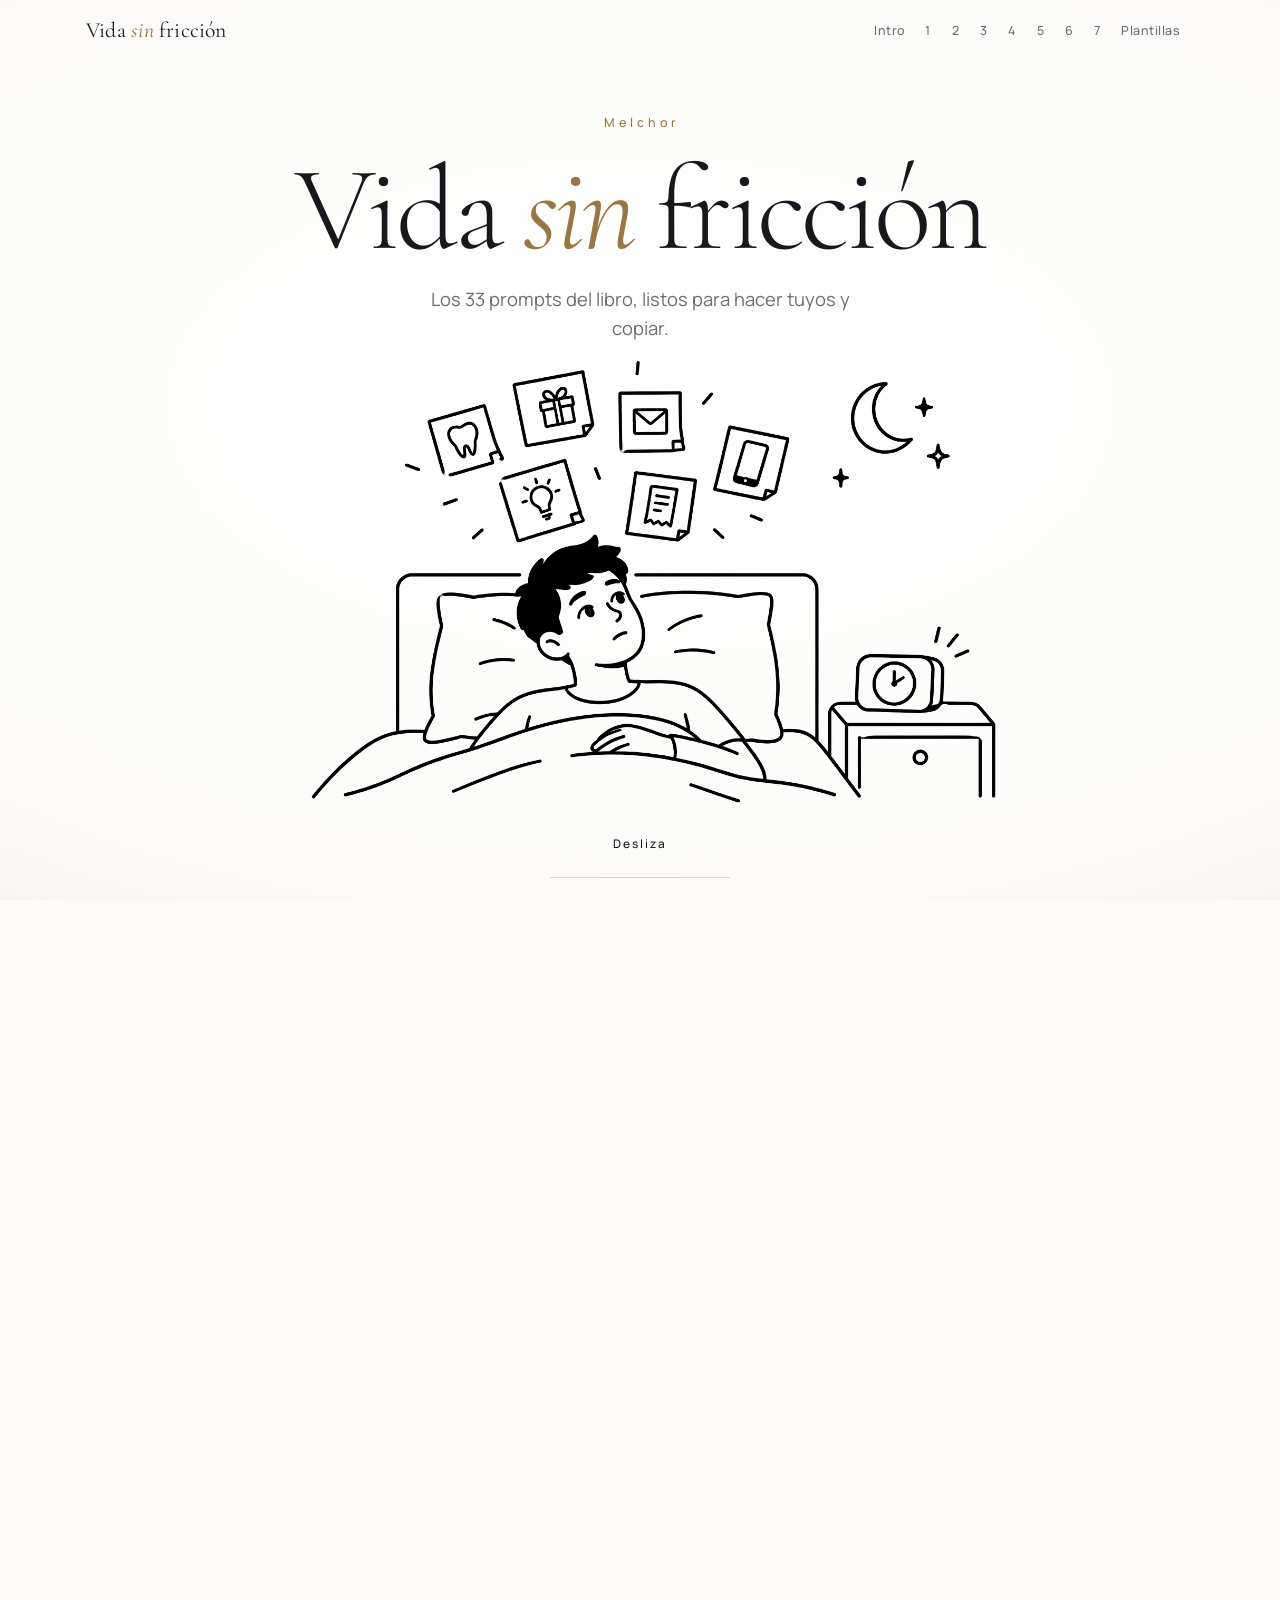
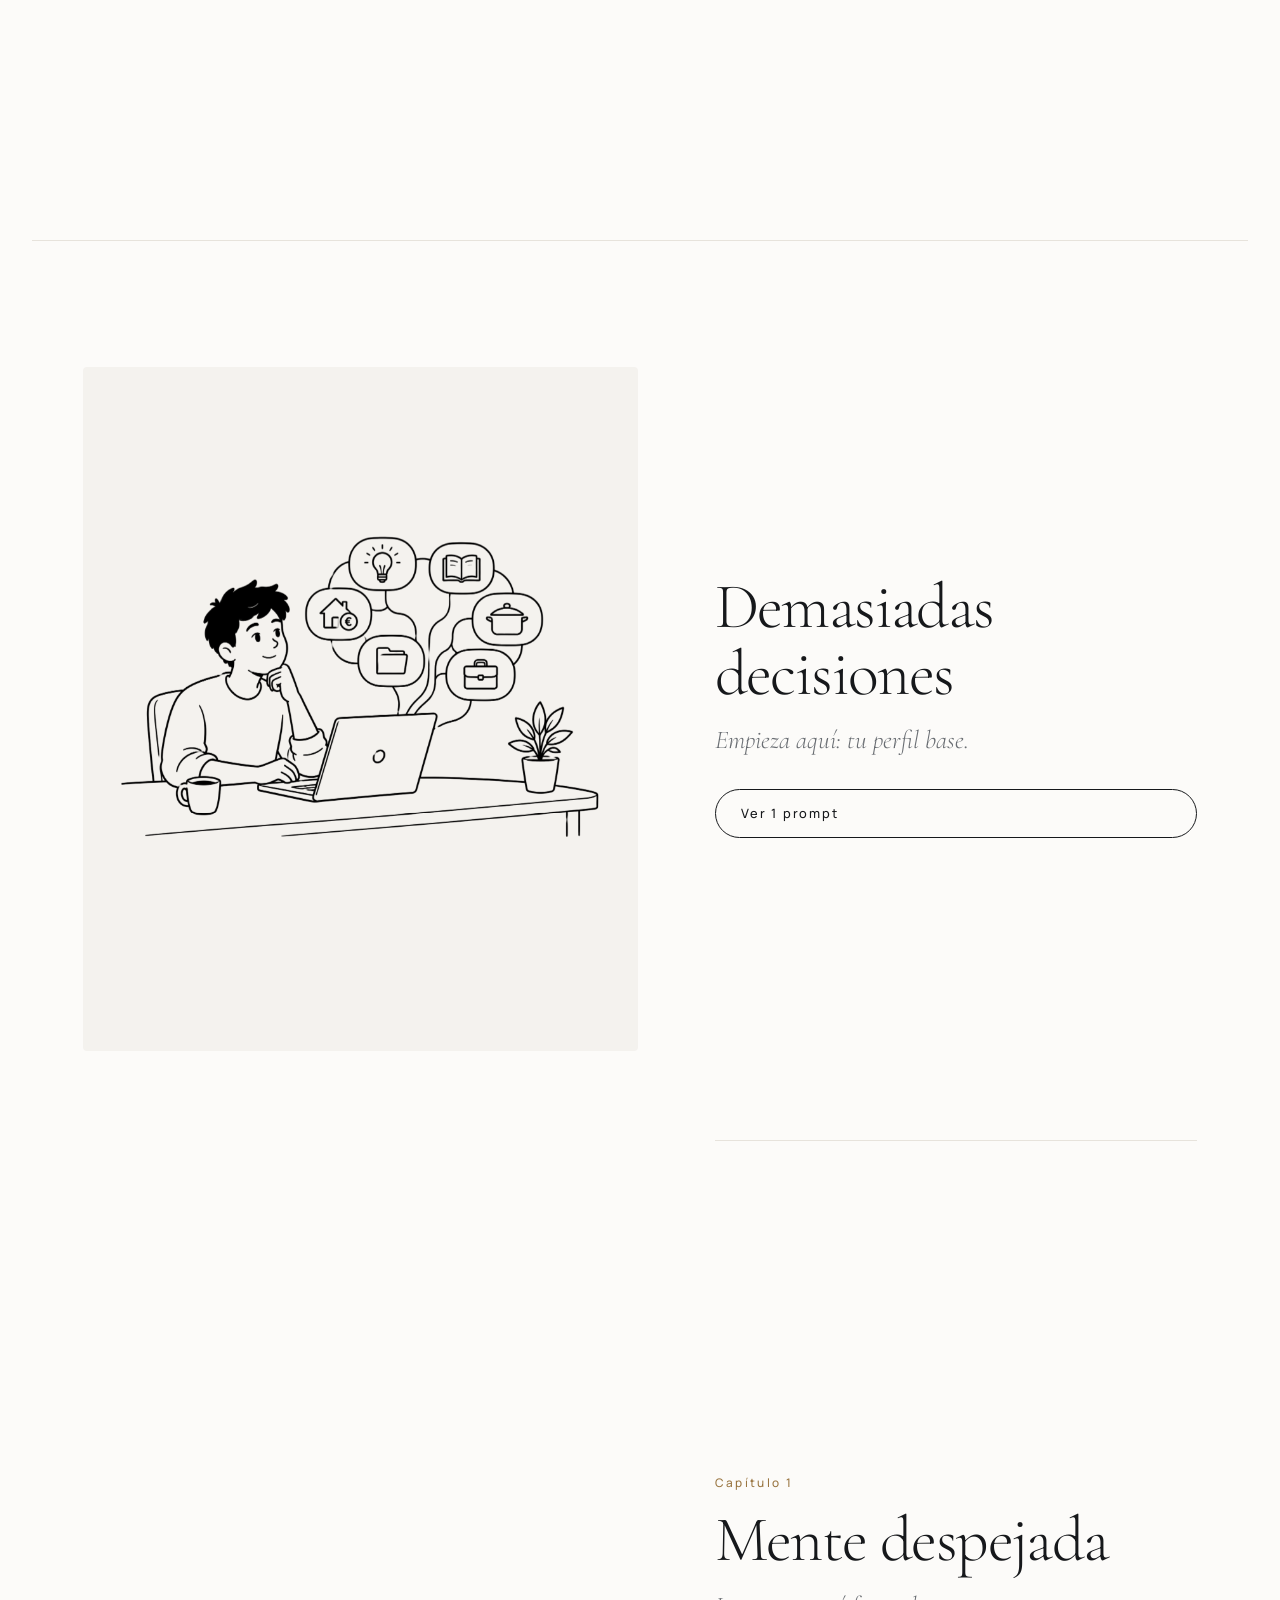
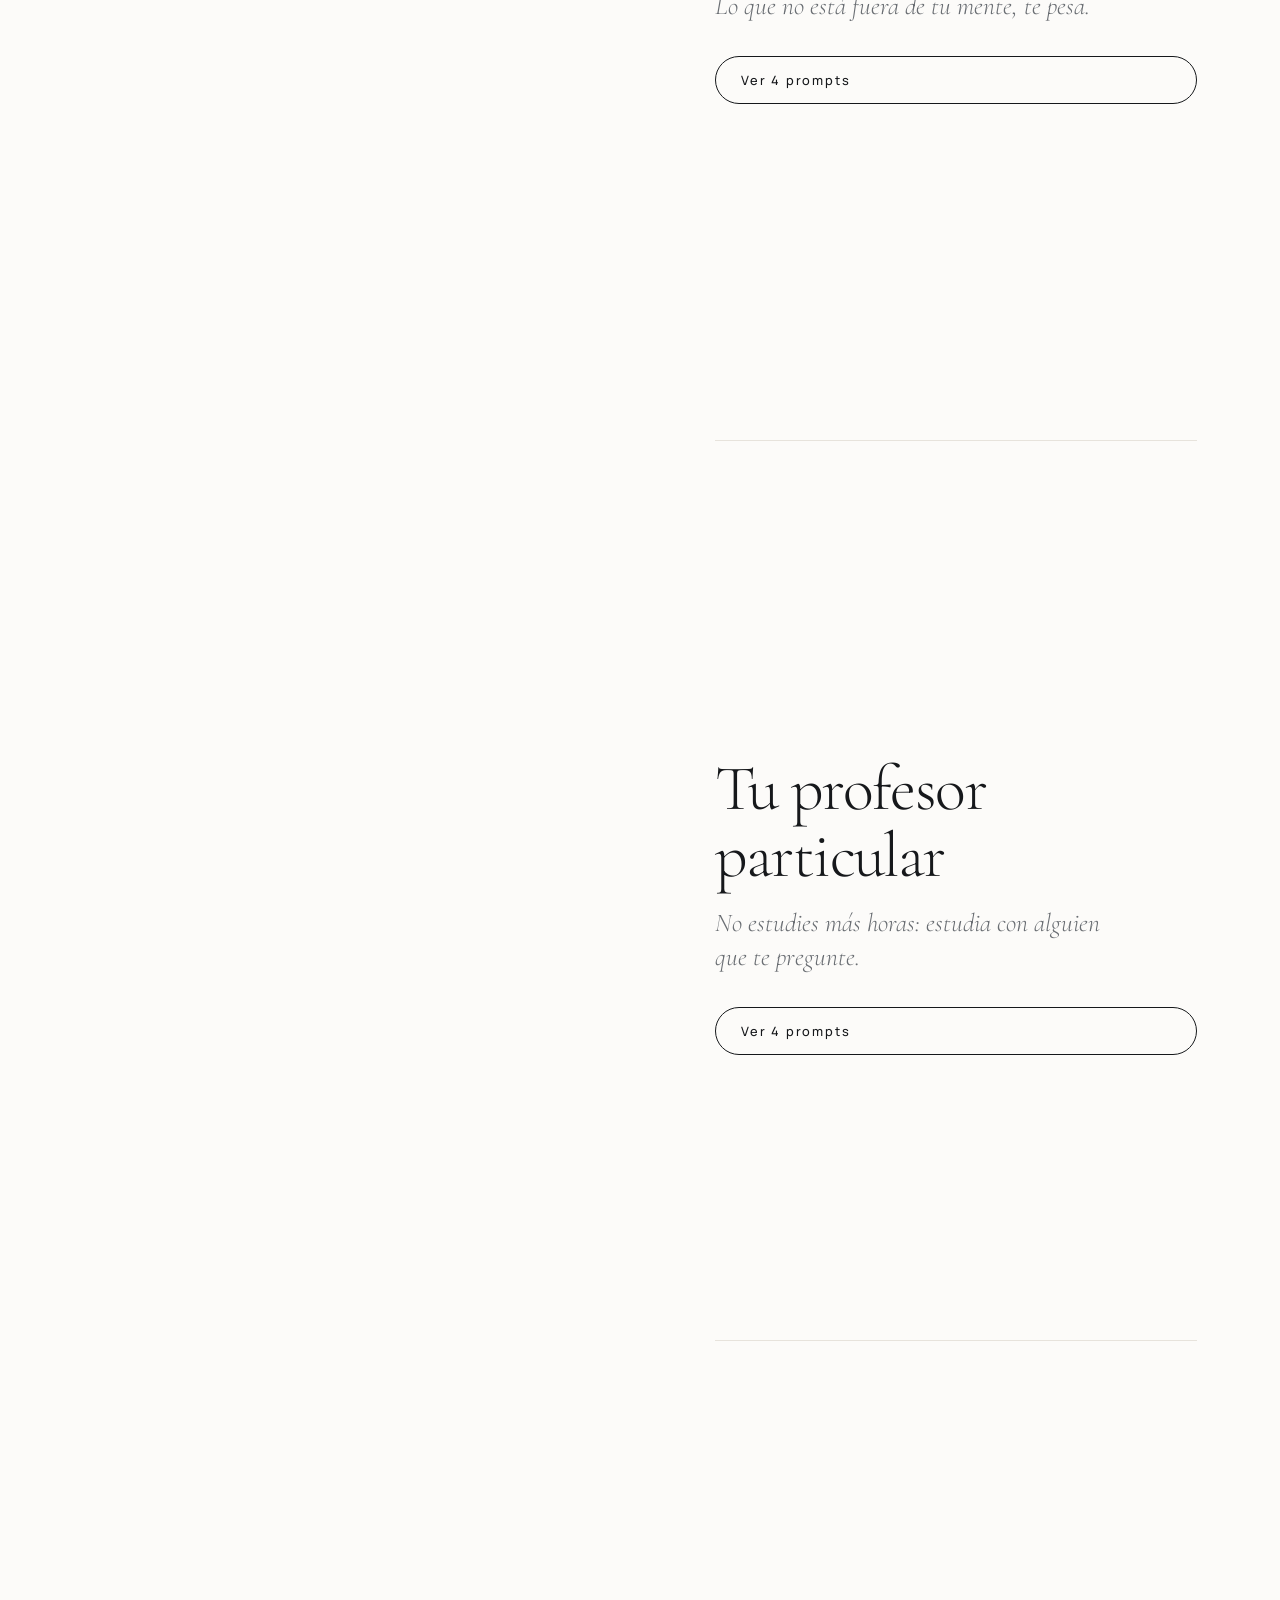
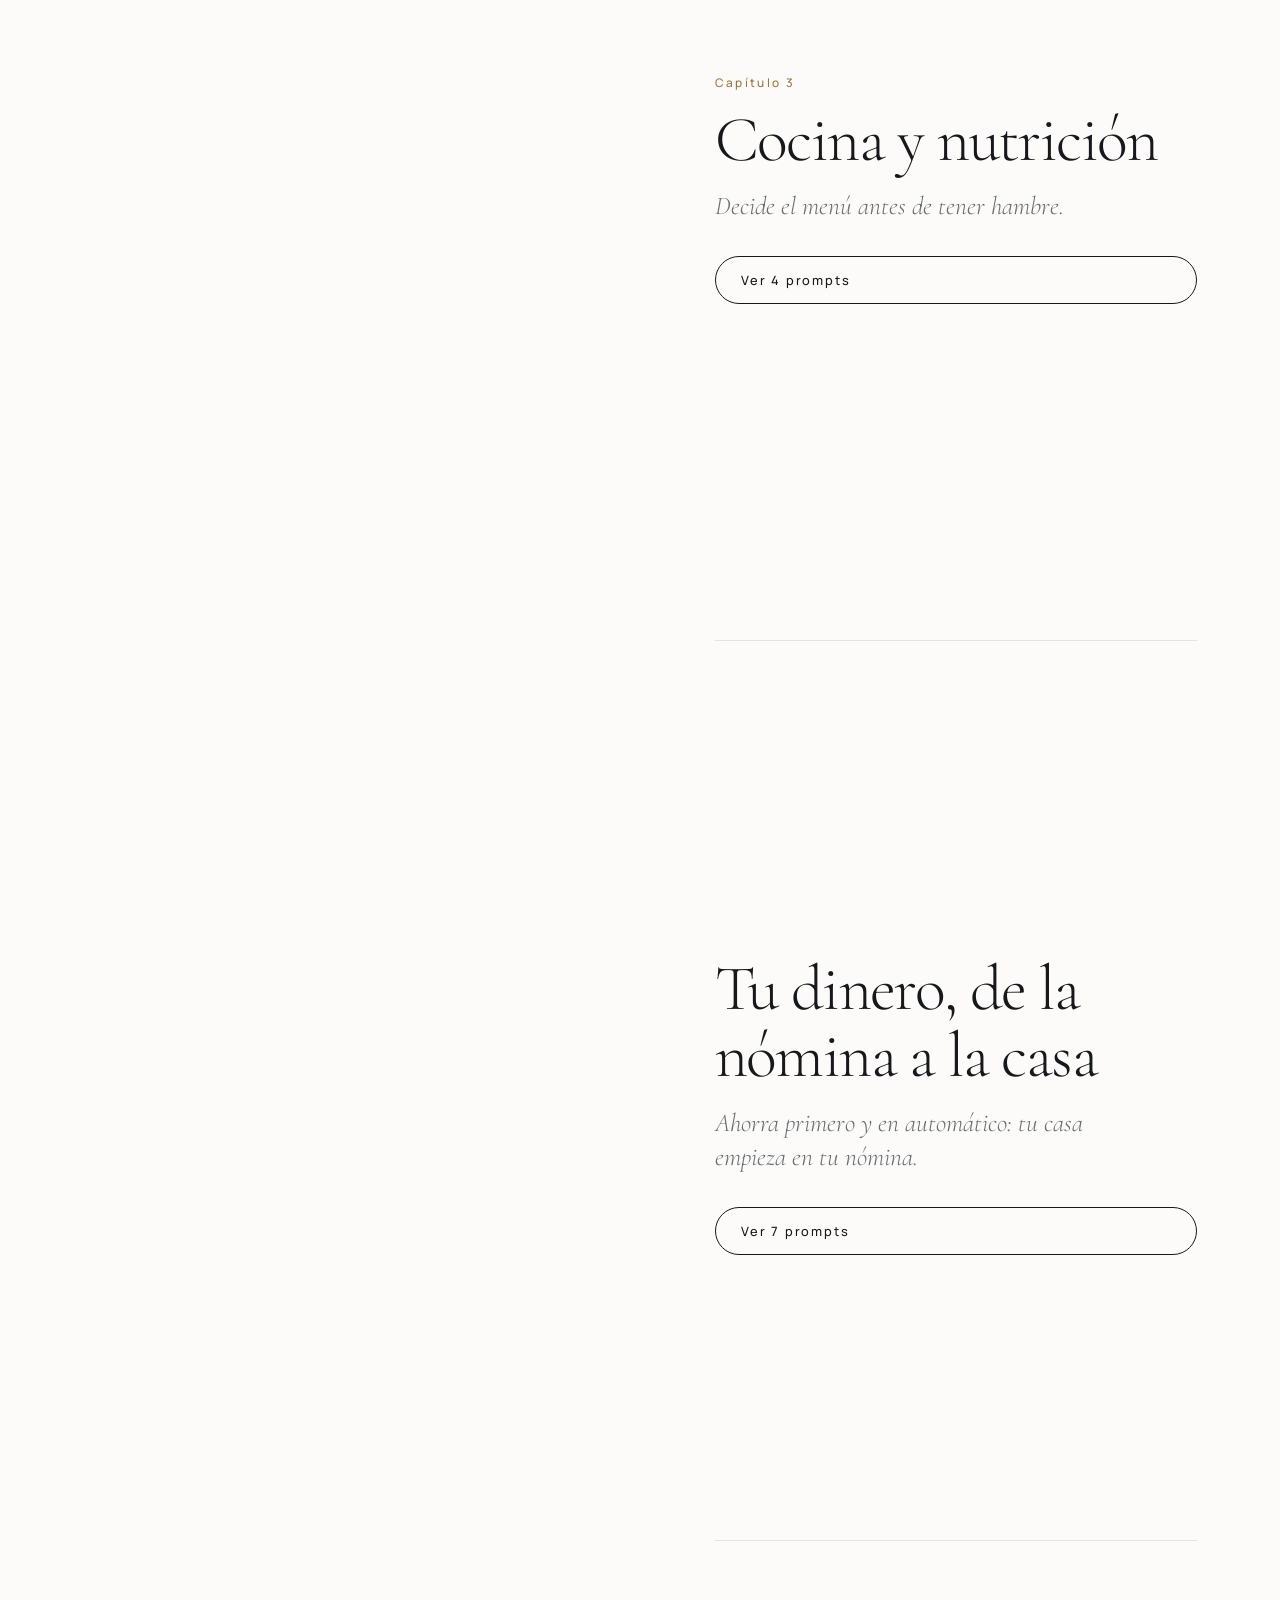
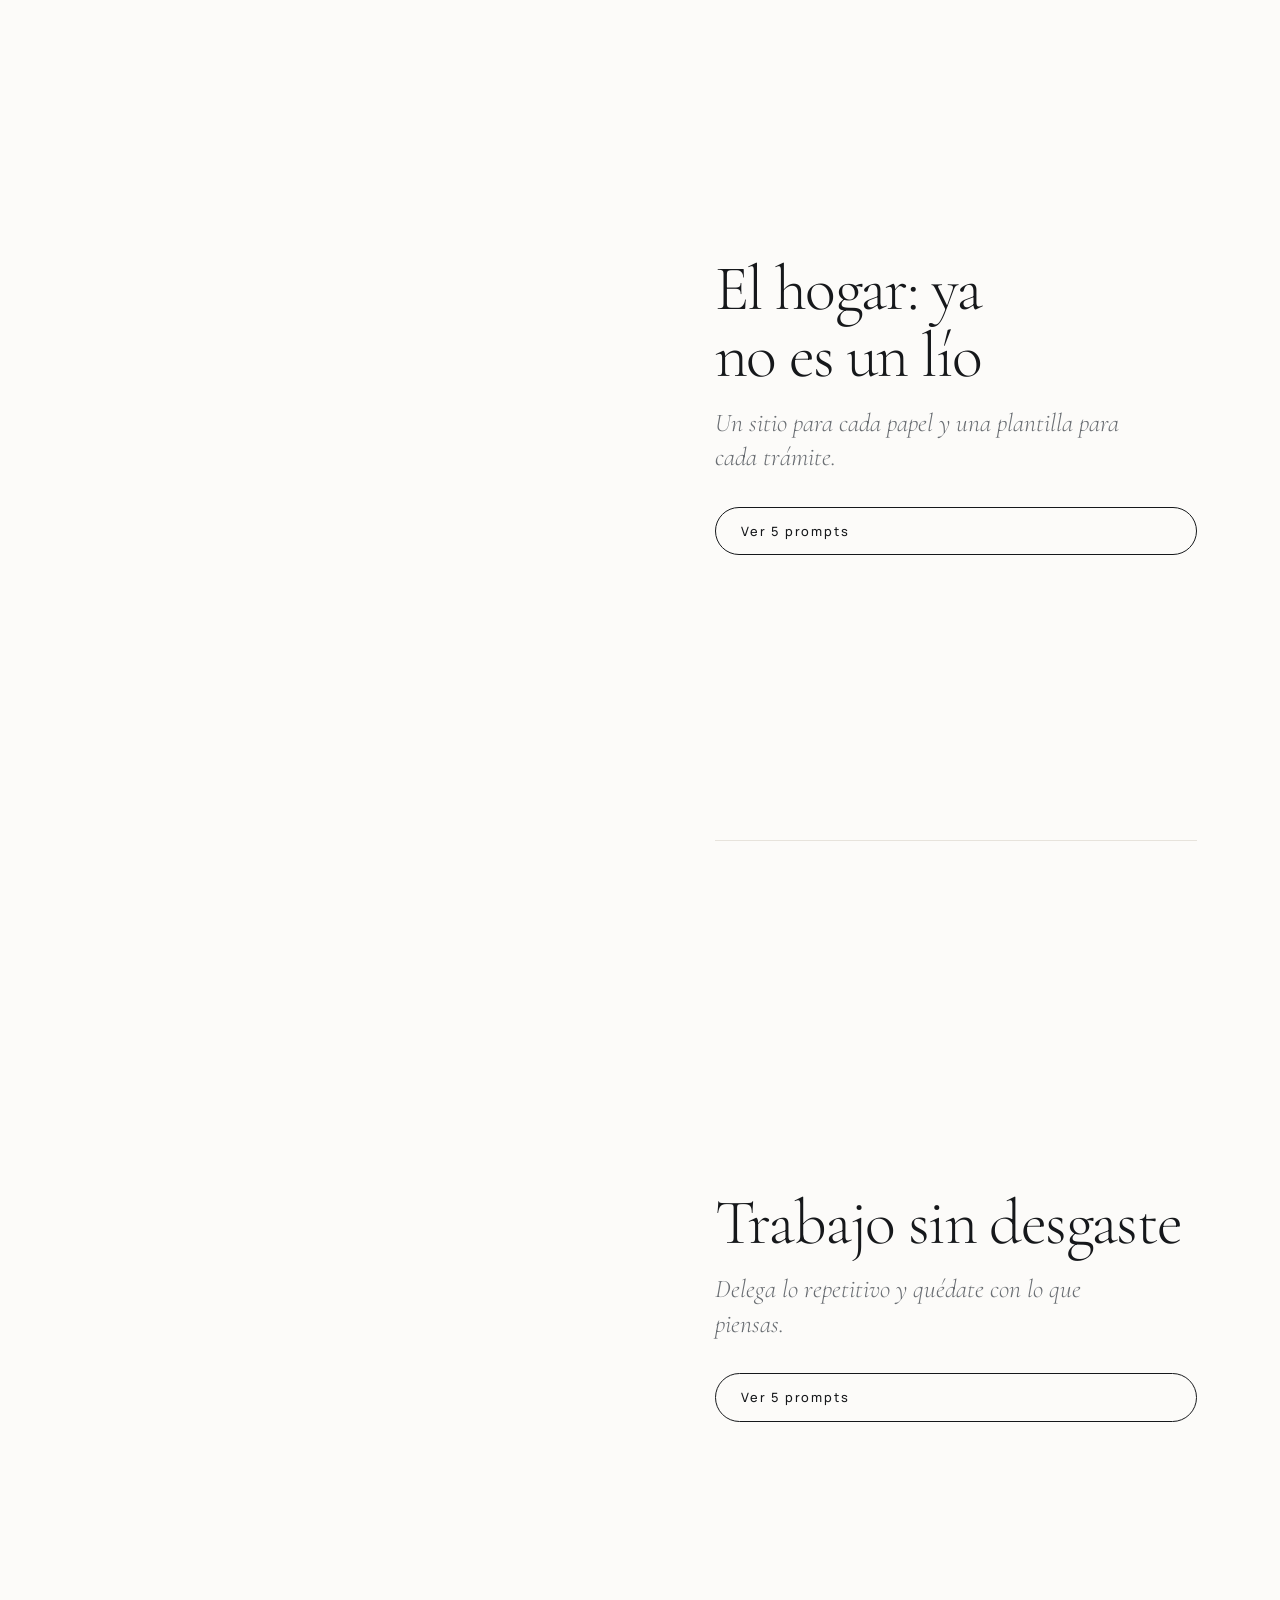
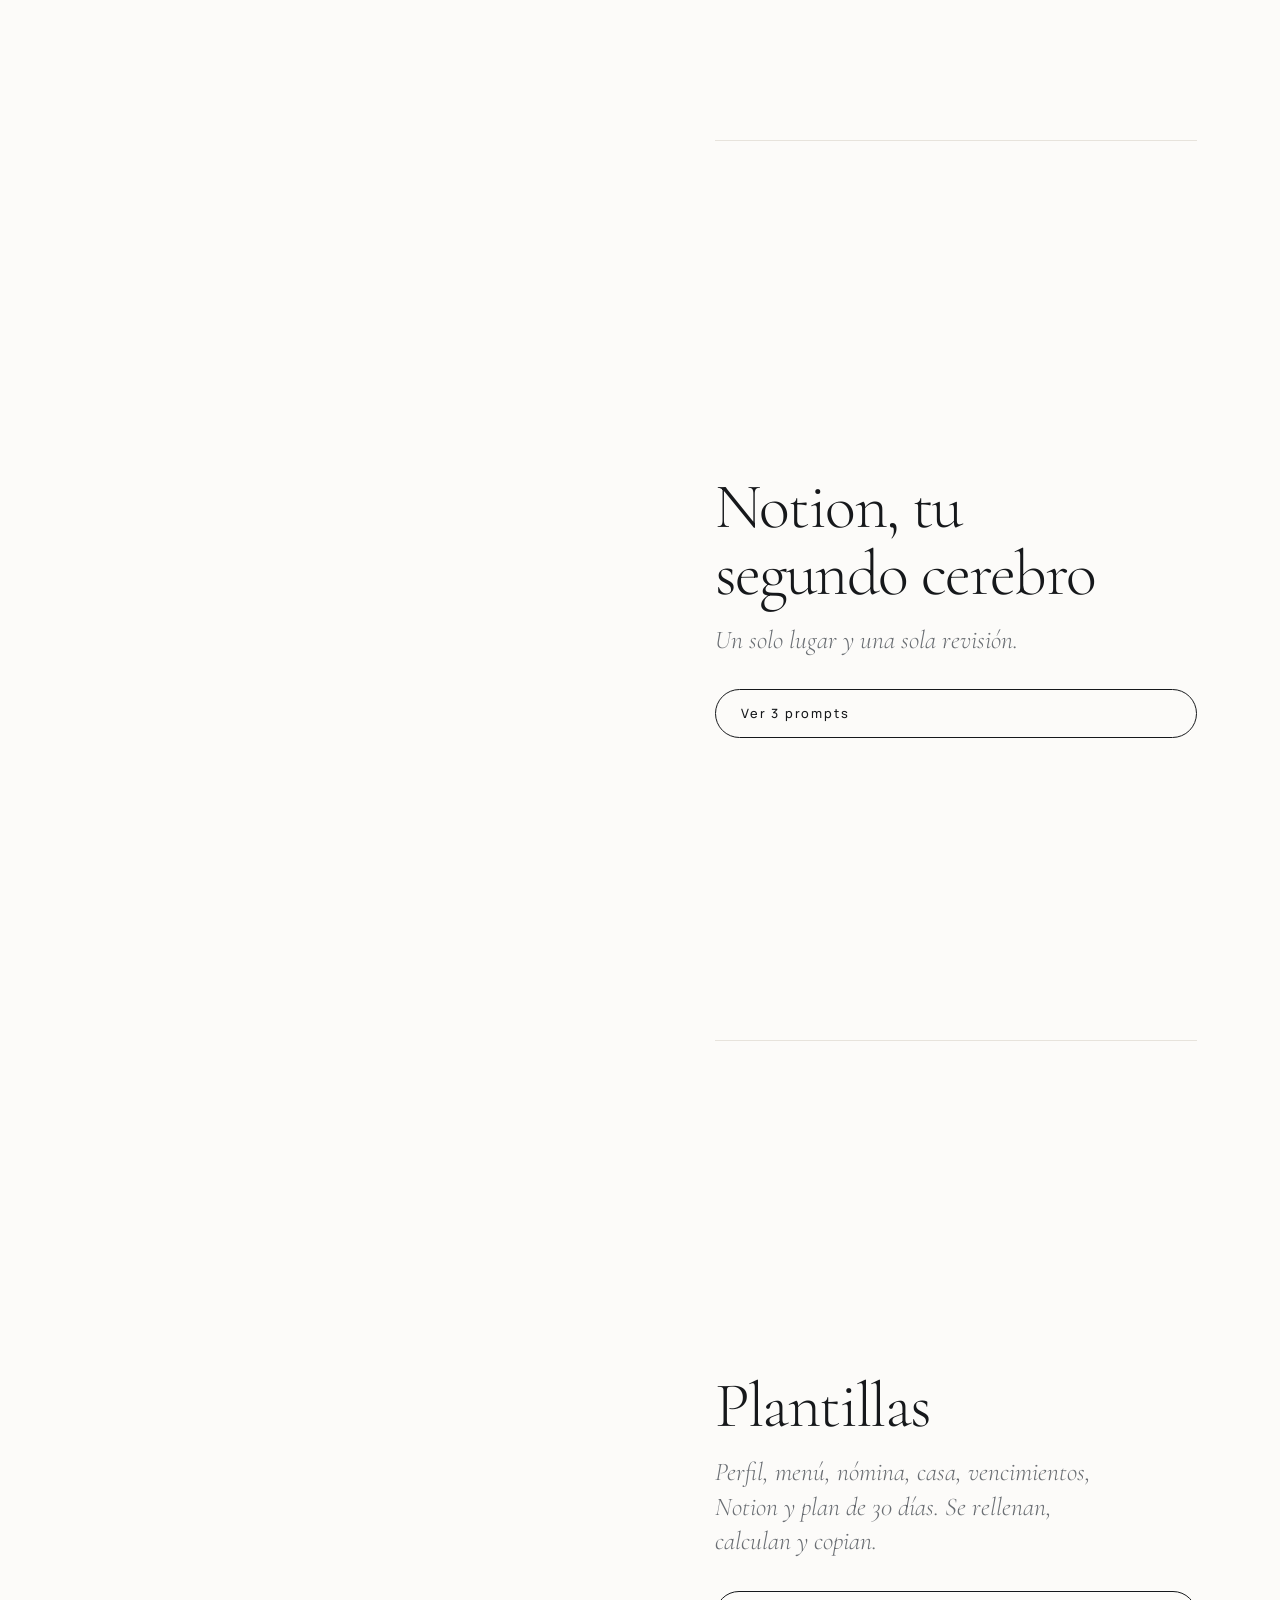
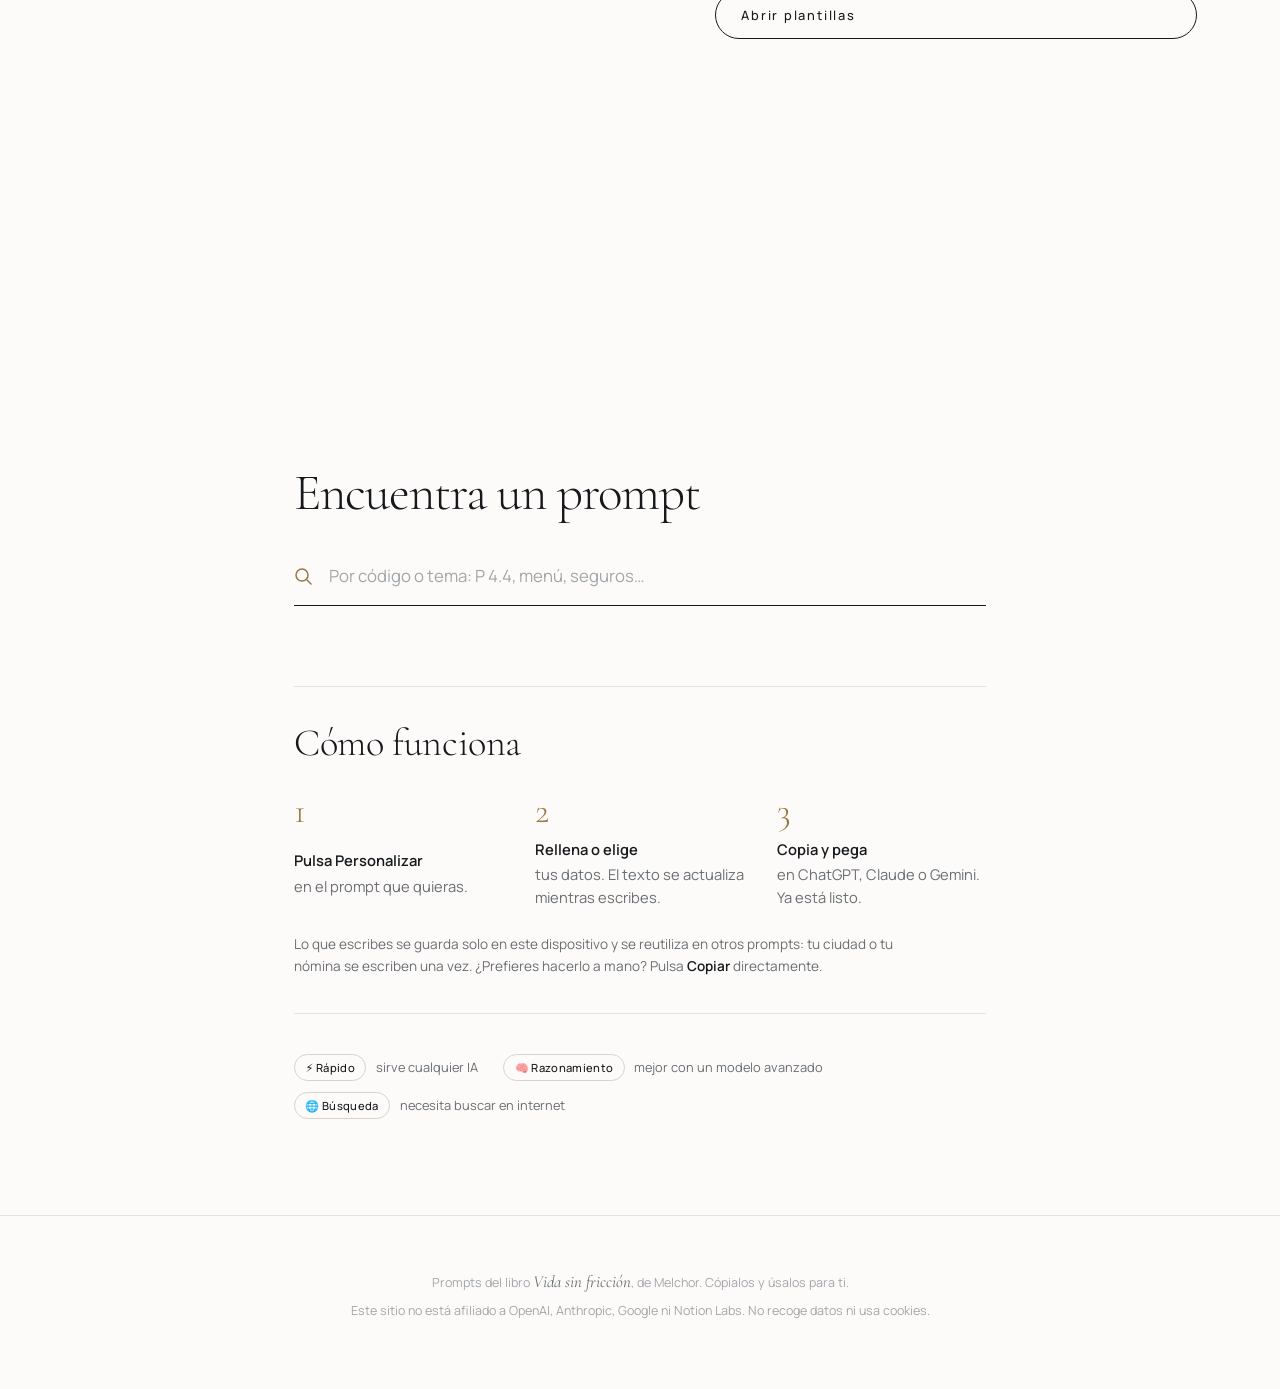
==== commit a3386b29: "Portada con historia animada controlada por el scroll Co-Authored-By: Claude Opus 5.5 <noreply@anthr" ====
--- a/index.html
+++ b/index.html
@@ -2,14 +2,17 @@
 <title>Vida sin fricción · Prompts del libro</title><meta name="description" content="Todos los prompts del libro Vida sin fricción, listos para copiar."><link rel="icon" href="favicon.svg" type="image/svg+xml">
 <link rel="preconnect" href="https://fonts.googleapis.com"><link rel="preconnect" href="https://fonts.gstatic.com" crossorigin>
 <link rel="stylesheet" href="https://fonts.googleapis.com/css2?family=Cormorant+Garamond:ital,wght@0,300;0,400;0,500;1,300;1,400&family=Manrope:wght@300;400;500;600&family=IBM+Plex+Mono:wght@400;500&display=swap"><meta name="color-scheme" content="light"><meta name="theme-color" content="#FCFBF9">
-<link rel="stylesheet" href="style.css"></head><body><header class="top"><div class="wrap"><a class="marca" href="">Vida <i>sin</i> fricción</a><nav aria-label="Capítulos"><a href="c0/">Intro</a><a href="c1/">1</a><a href="c2/">2</a><a href="c3/">3</a><a href="c4/">4</a><a href="c5/">5</a><a href="c6/">6</a><a href="c7/">7</a><a href="plantillas/">Plantillas</a></nav></div></header><section class="escena" data-escena><div class="escena-fija"><div class="escena-img" data-zoom aria-hidden="true"><img src="img/hero.webp" alt="" width="1600" height="1067" fetchpriority="high"></div>
-<div class="escena-texto wrap" data-fade><p class="firma">Melchor</p><h1>Vida <i>sin</i> fricción</h1><p class="sub">Los 33 prompts del libro, listos para hacer tuyos y copiar.</p></div>
-<a class="desliza" href="#manifiesto" data-fade>Descubre el método</a></div></section>
-<section class="manifiesto" id="manifiesto" data-escena><p class="frase" data-palabras>Decide una vez. Repite siempre. Que la IA se ocupe de lo pequeño para que tú tengas tiempo para lo importante.</p></section>
-<section class="recorrido" aria-label="Capítulos"><div class="recorrido-media" aria-hidden="true"><figure data-k="0" class="on"><img src="img/c0.webp" alt="" width="1600" height="1067" loading="lazy"></figure><figure data-k="1"><img src="img/c1.webp" alt="" width="1600" height="1067" loading="lazy"></figure><figure data-k="2"><img src="img/c2.webp" alt="" width="1600" height="1067" loading="lazy"></figure><figure data-k="3"><img src="img/c3.webp" alt="" width="1600" height="1067" loading="lazy"></figure><figure data-k="4"><img src="img/c4.webp" alt="" width="1600" height="1067" loading="lazy"></figure><figure data-k="5"><img src="img/c5.webp" alt="" width="1600" height="1067" loading="lazy"></figure><figure data-k="6"><img src="img/c6.webp" alt="" width="1600" height="1067" loading="lazy"></figure><figure data-k="7"><img src="img/c7.webp" alt="" width="1600" height="1067" loading="lazy"></figure></div><ol class="recorrido-lista"><li class="paso" data-k="0"><figure class="paso-img" aria-hidden="true"><img src="img/c0.webp" alt="" width="1600" height="1067" loading="lazy"></figure><p class="paso-n">Introducción</p><h2>Demasiadas decisiones</h2><p class="paso-p">Empieza aquí: tu perfil base.</p><a class="paso-a" href="c0/">Ver 1 prompt</a></li><li class="paso" data-k="1"><figure class="paso-img" aria-hidden="true"><img src="img/c1.webp" alt="" width="1600" height="1067" loading="lazy"></figure><p class="paso-n">Capítulo 1</p><h2>Mente despejada</h2><p class="paso-p">Lo que no está fuera de tu mente, te pesa.</p><a class="paso-a" href="c1/">Ver 4 prompts</a></li><li class="paso" data-k="2"><figure class="paso-img" aria-hidden="true"><img src="img/c2.webp" alt="" width="1600" height="1067" loading="lazy"></figure><p class="paso-n">Capítulo 2</p><h2>Tu profesor particular</h2><p class="paso-p">No estudies más horas: estudia con alguien que te pregunte.</p><a class="paso-a" href="c2/">Ver 4 prompts</a></li><li class="paso" data-k="3"><figure class="paso-img" aria-hidden="true"><img src="img/c3.webp" alt="" width="1600" height="1067" loading="lazy"></figure><p class="paso-n">Capítulo 3</p><h2>Cocina y nutrición</h2><p class="paso-p">Decide el menú antes de tener hambre.</p><a class="paso-a" href="c3/">Ver 4 prompts</a></li><li class="paso" data-k="4"><figure class="paso-img" aria-hidden="true"><img src="img/c4.webp" alt="" width="1600" height="1067" loading="lazy"></figure><p class="paso-n">Capítulo 4</p><h2>Tu dinero, de la nómina a la casa</h2><p class="paso-p">Ahorra primero y en automático: tu casa empieza en tu nómina.</p><a class="paso-a" href="c4/">Ver 7 prompts</a></li><li class="paso" data-k="5"><figure class="paso-img" aria-hidden="true"><img src="img/c5.webp" alt="" width="1600" height="1067" loading="lazy"></figure><p class="paso-n">Capítulo 5</p><h2>El hogar: ya no es un lío</h2><p class="paso-p">Un sitio para cada papel y una plantilla para cada trámite.</p><a class="paso-a" href="c5/">Ver 5 prompts</a></li><li class="paso" data-k="6"><figure class="paso-img" aria-hidden="true"><img src="img/c6.webp" alt="" width="1600" height="1067" loading="lazy"></figure><p class="paso-n">Capítulo 6</p><h2>Trabajo sin desgaste</h2><p class="paso-p">Delega lo repetitivo y quédate con lo que piensas.</p><a class="paso-a" href="c6/">Ver 5 prompts</a></li><li class="paso" data-k="7"><figure class="paso-img" aria-hidden="true"><img src="img/c7.webp" alt="" width="1600" height="1067" loading="lazy"></figure><p class="paso-n">Capítulo 7</p><h2>Notion, tu segundo cerebro</h2><p class="paso-p">Un solo lugar y una sola revisión.</p><a class="paso-a" href="c7/">Ver 3 prompts</a></li><li class="paso paso-pl" data-k="pl"><p class="paso-n">Para usar cada semana</p><h2>Plantillas</h2><p class="paso-p">Perfil, menú, nómina, casa, vencimientos, Notion y plan de 30 días. Se rellenan, calculan y copian.</p><a class="paso-a" href="plantillas/">Abrir plantillas</a></li></ol></section>
+<link rel="stylesheet" href="style.css"></head><body><header class="top"><div class="wrap"><a class="marca" href="">Vida <i>sin</i> fricción</a><nav aria-label="Capítulos"><a href="c0/">Intro</a><a href="c1/">1</a><a href="c2/">2</a><a href="c3/">3</a><a href="c4/">4</a><a href="c5/">5</a><a href="c6/">6</a><a href="c7/">7</a><a href="plantillas/">Plantillas</a></nav></div></header><section class="historia" id="inicio"><div class="historia-fija"><canvas id="lienzo" aria-hidden="true"></canvas>
+<div class="h-textos"><div class="h-t h-portada" data-a="0" data-b=".17"><p class="firma">Melchor</p><h1>Vida <i>sin</i> fricción</h1><p class="sub">Los 33 prompts del libro, listos para hacer tuyos y copiar.</p></div>
+<p class="h-t h-frase" data-a=".19" data-b=".42">Tu cabeza no es una agenda.</p>
+<p class="h-t h-frase" data-a=".44" data-b=".62">Decide una vez.</p>
+<p class="h-t h-frase" data-a=".64" data-b=".82">Repite siempre.</p>
+<div class="h-t h-final" data-a=".85" data-b="1.2"><p class="h-frase">Y sigue tu camino.</p><a class="paso-a" href="#capitulos">Ver los capítulos</a></div></div>
+<div class="h-progreso" aria-hidden="true"><span></span></div><p class="desliza">Desliza</p></div></section>
+<div id="capitulos"></div><section class="recorrido" aria-label="Capítulos"><div class="recorrido-media" aria-hidden="true"><figure data-k="0" class="on"><img src="img/c0.webp" alt="" width="1600" height="1067" loading="lazy"></figure><figure data-k="1"><img src="img/c1.webp" alt="" width="1600" height="1067" loading="lazy"></figure><figure data-k="2"><img src="img/c2.webp" alt="" width="1600" height="1067" loading="lazy"></figure><figure data-k="3"><img src="img/c3.webp" alt="" width="1600" height="1067" loading="lazy"></figure><figure data-k="4"><img src="img/c4.webp" alt="" width="1600" height="1067" loading="lazy"></figure><figure data-k="5"><img src="img/c5.webp" alt="" width="1600" height="1067" loading="lazy"></figure><figure data-k="6"><img src="img/c6.webp" alt="" width="1600" height="1067" loading="lazy"></figure><figure data-k="7"><img src="img/c7.webp" alt="" width="1600" height="1067" loading="lazy"></figure></div><ol class="recorrido-lista"><li class="paso" data-k="0"><figure class="paso-img" aria-hidden="true"><img src="img/c0.webp" alt="" width="1600" height="1067" loading="lazy"></figure><p class="paso-n">Introducción</p><h2>Demasiadas decisiones</h2><p class="paso-p">Empieza aquí: tu perfil base.</p><a class="paso-a" href="c0/">Ver 1 prompt</a></li><li class="paso" data-k="1"><figure class="paso-img" aria-hidden="true"><img src="img/c1.webp" alt="" width="1600" height="1067" loading="lazy"></figure><p class="paso-n">Capítulo 1</p><h2>Mente despejada</h2><p class="paso-p">Lo que no está fuera de tu mente, te pesa.</p><a class="paso-a" href="c1/">Ver 4 prompts</a></li><li class="paso" data-k="2"><figure class="paso-img" aria-hidden="true"><img src="img/c2.webp" alt="" width="1600" height="1067" loading="lazy"></figure><p class="paso-n">Capítulo 2</p><h2>Tu profesor particular</h2><p class="paso-p">No estudies más horas: estudia con alguien que te pregunte.</p><a class="paso-a" href="c2/">Ver 4 prompts</a></li><li class="paso" data-k="3"><figure class="paso-img" aria-hidden="true"><img src="img/c3.webp" alt="" width="1600" height="1067" loading="lazy"></figure><p class="paso-n">Capítulo 3</p><h2>Cocina y nutrición</h2><p class="paso-p">Decide el menú antes de tener hambre.</p><a class="paso-a" href="c3/">Ver 4 prompts</a></li><li class="paso" data-k="4"><figure class="paso-img" aria-hidden="true"><img src="img/c4.webp" alt="" width="1600" height="1067" loading="lazy"></figure><p class="paso-n">Capítulo 4</p><h2>Tu dinero, de la nómina a la casa</h2><p class="paso-p">Ahorra primero y en automático: tu casa empieza en tu nómina.</p><a class="paso-a" href="c4/">Ver 7 prompts</a></li><li class="paso" data-k="5"><figure class="paso-img" aria-hidden="true"><img src="img/c5.webp" alt="" width="1600" height="1067" loading="lazy"></figure><p class="paso-n">Capítulo 5</p><h2>El hogar: ya no es un lío</h2><p class="paso-p">Un sitio para cada papel y una plantilla para cada trámite.</p><a class="paso-a" href="c5/">Ver 5 prompts</a></li><li class="paso" data-k="6"><figure class="paso-img" aria-hidden="true"><img src="img/c6.webp" alt="" width="1600" height="1067" loading="lazy"></figure><p class="paso-n">Capítulo 6</p><h2>Trabajo sin desgaste</h2><p class="paso-p">Delega lo repetitivo y quédate con lo que piensas.</p><a class="paso-a" href="c6/">Ver 5 prompts</a></li><li class="paso" data-k="7"><figure class="paso-img" aria-hidden="true"><img src="img/c7.webp" alt="" width="1600" height="1067" loading="lazy"></figure><p class="paso-n">Capítulo 7</p><h2>Notion, tu segundo cerebro</h2><p class="paso-p">Un solo lugar y una sola revisión.</p><a class="paso-a" href="c7/">Ver 3 prompts</a></li><li class="paso paso-pl" data-k="pl"><p class="paso-n">Para usar cada semana</p><h2>Plantillas</h2><p class="paso-p">Perfil, menú, nómina, casa, vencimientos, Notion y plan de 30 días. Se rellenan, calculan y copian.</p><a class="paso-a" href="plantillas/">Abrir plantillas</a></li></ol></section>
 <main class="wrap"><section class="zona-buscar" id="buscar"><h2 class="titulo-sec">Encuentra un prompt</h2><label class="buscar"><span>Buscar un prompt</span><input type="search" id="q" placeholder="Por código o tema: P 4.4, menú, seguros…" autocomplete="off"></label><ul id="res" class="res" hidden></ul></section>
 <section class="guia" aria-label="Cómo funciona"><h2>Cómo funciona</h2><ol>
 <li><span>1</span><div><b>Pulsa Personalizar</b> en el prompt que quieras.</div></li>
 <li><span>2</span><div><b>Rellena o elige</b> tus datos. El texto se actualiza mientras escribes.</div></li>
 <li><span>3</span><div><b>Copia y pega</b> en ChatGPT, Claude o Gemini. Ya está listo.</div></li></ol>
-<p>Lo que escribes se guarda solo en este dispositivo y se reutiliza en otros prompts: tu ciudad o tu nómina se escriben una vez. ¿Prefieres hacerlo a mano? Pulsa <b>Copiar</b> directamente.</p></section><section class="leyenda" aria-label="Niveles"><span><span class="nivel">⚡ Rápido</span> sirve cualquier IA</span><span><span class="nivel">🧠 Razonamiento</span> mejor con un modelo avanzado</span><span><span class="nivel">🌐 Búsqueda</span> necesita buscar en internet</span></section></main><script>window.PROMPTS=[{"code": "P 0.1", "name": "Perfil base", "url": "c0/#p-0-1", "cap": "Demasiadas decisiones", "q": "p 0.1 perfil base voy a pedirte ayuda para organizar varias áreas de mi vida: tiempo, comida, dinero, papeles y trabajo. mi contexto: vivo en [ciudad], con [personas], trabajo en horario [horario] y mis tareas cambian [poco / bastante]. prefiero respuestas breves, en tablas cuando sea posible. si te falta información, pregúntame antes de suponer nada. resume en 8 líneas lo que vas a recordar de mí y espera mi primera petición."}, {"code": "P 1.1", "name": "Volcado y clasificación", "url": "c1/#p-1-1", "cap": "Mente despejada", "q": "p 1.1 volcado y clasificación voy a pegarte un volcado mental sin orden. clasifícalo en cinco cajas: 1) hacer ya (menos de 2 minutos), 2) agendar (propón un día), 3) delegar (a quién), 4) esperar (a qué o a quién), 5) soltar o no depende de mí. si algo es ambiguo, pregúntame antes de clasificarlo. al final, dime las 3 acciones más importantes para hoy. volcado: [pega aquí tu lista]"}, {"code": "P 1.2", "name": "Trocear lo que te bloquea", "url": "c1/#p-1-2", "cap": "Mente despejada", "q": "p 1.2 trocear lo que te bloquea esta tarea me bloquea: [tarea]. divídela en pasos de 10 minutos como máximo. empieza por uno tan pequeño que sea imposible no hacerlo. dime cuál es el primer paso y cuánto tarda."}, {"code": "P 1.3", "name": "Cierre del día", "url": "c1/#p-1-3", "cap": "Mente despejada", "q": "p 1.3 cierre del día son las [hora]. hoy he hecho: [lista]. me queda pendiente: [lista]. ayúdame a cerrar el día: qué paso a mañana, qué descarto y cuál es mi primera acción de mañana por la mañana."}, {"code": "P 1.4", "name": "Qué depende de ti", "url": "c1/#p-1-4", "cap": "Mente despejada", "q": "p 1.4 qué depende de ti tengo esta preocupación: [texto]. sepárala en tres partes: lo que puedo controlar, lo que puedo influir y lo que no depende de mí. para lo primero, propón una acción concreta de 15 minutos como máximo."}, {"code": "P 2.1", "name": "Crea tu profesor particular", "url": "c2/#p-2-1", "cap": "Tu profesor particular", "q": "p 2.1 crea tu profesor particular quiero que seas mi profesor particular. lee mi ficha y sigue estas instrucciones durante toda la conversación.\n\nmi ficha\n· tema: [tema]\n· para qué lo quiero: [objetivo concreto, por ejemplo «entender las noticias de economía»]\n· mi nivel: [desde cero / sé lo básico / nivel medio]. lo que ya sé: [lo que sepas]\n· mi tiempo: [número] sesiones a la semana de [minutos] minutos\n· llámame [tu nombre] y tutéame\n\ntu personalidad\n· tono: [cercano y con humor / paciente y tranquilo / exigente, como un buen catedrático / directo y sin rodeos]\n· si me ves flojo, [anímame / apriétame un poco]\n\ncómo quiero el temario\n· orden: [de lo básico a lo avanzado / por preguntas de la vida real / por casos e historias reales / por proyectos prácticos]\n· extensión: [número] sesiones, cada una con un objetivo claro y una pregunta clave\n· cada [3] sesiones, una de repaso\n\ncómo quiero que me expliques\n· estilo: [con analogías de la vida diaria / con ejemplos y números / con historias reales / primero la teoría y luego la práctica]\n· apoyo visual: [mucho: esquemas, tablas y diagramas en cada idea / algo: un esquema o tabla por sesión / poco: solo texto]\n· ritmo: una idea cada vez, en menos de [150] palabras. para y comprueba que la he entendido antes de seguir\n\nfuentes y rigor\n· busca primero entre 3 y 5 fuentes fiables (organismos oficiales, universidades, manuales de referencia). cítalas y explica por qué son fiables\n· distingue siempre entre dato, teoría aceptada y opinión. si no estás seguro de algo, dilo\n\nreglas de enseñanza\n· pregunta más de lo que explicas. déjame intentarlo antes de darme la respuesta\n· si fallo, dame una pista antes que la solución\n· si acierto todo, sube la dificultad. si fallo mucho, vuelve un paso atrás\n· lleva una lista de lo que domino y de lo que me cuesta\n\npara empezar\nhazme 3 preguntas para medir mi nivel real. después, enséñame las fuentes y el temario en una tabla (sesión, objetivo, pregunta clave) y espera mi visto bueno antes de dar la primera clase."}, {"code": "P 2.2", "name": "Clase de 15 minutos", "url": "c2/#p-2-2", "cap": "Tu profesor particular", "q": "p 2.2 clase de 15 minutos empezamos la sesión [número] del temario. recuerda mi ficha, tu tono y tus reglas.\n1) calentamiento: 2 preguntas de repaso, una de la última sesión y otra de hace más de una semana.\n2) idea nueva: el objetivo de hoy, en menos de 150 palabras, con mi estilo y mi nivel de apoyo visual.\n3) ejemplo: aplícalo a [mi vida / mi trabajo / las noticias de esta semana].\n4) práctica: 3 preguntas de dificultad creciente, de una en una. espera mi respuesta. si fallo, pista antes que solución.\n5) error típico: un malentendido frecuente sobre este tema y por qué es falso.\n6) cierre: resumen de 5 líneas, una frase para recordarlo y qué veremos en la próxima sesión.\nactualiza la lista de lo que domino y de lo que me cuesta."}, {"code": "P 2.3", "name": "Examen de repaso", "url": "c2/#p-2-3", "cap": "Tu profesor particular", "q": "p 2.3 examen de repaso examen de repaso semanal. mira la lista de lo que me cuesta y dale prioridad. hazme 6 preguntas mezclando sesiones de hace 3, 7 y 15 días:\n· 2 para recordar (qué es, cómo se llama)\n· 2 para aplicar (un caso práctico con números o una situación real)\n· 2 para razonar (por qué pasa algo, qué pasaría si…)\nde una en una, esperando mi respuesta. al final dame una nota de 0 a 10, dime qué domino y qué debo repasar, y añade esos temas al calentamiento de las próximas sesiones."}, {"code": "P 2.4", "name": "Explícamelo de otra forma", "url": "c2/#p-2-4", "cap": "Tu profesor particular", "q": "p 2.4 explícamelo de otra forma no he entendido [concepto]. prueba tres caminos distintos, de uno en uno, y pregúntame después de cada uno si ya lo veo:\n1) una analogía de la vida diaria.\n2) un ejemplo paso a paso con números sencillos.\n3) un esquema visual en texto, con flechas o una tabla.\ncuando lo entienda, pídeme que te lo explique con mis palabras, como si se lo contara a un amigo. señala qué falta o qué he entendido mal, y guárdalo en la lista de lo que me cuesta si hace falta."}, {"code": "P 3.1", "name": "Crea tu asesor de cocina", "url": "c3/#p-3-1", "cap": "Cocina y nutrición", "q": "p 3.1 crea tu asesor de cocina quiero que seas mi asesor de cocina y planificación semanal. lee mi ficha y sigue estas instrucciones durante toda la conversación.\n\nmi ficha\n· somos [número] en casa: [quiénes, con edades si importa]\n· nivel de actividad: [sedentario / camino bastante / hago deporte [días] por semana]\n· horario de comidas: [desayuno a las …, comida a las …, cena a las …]\n· tiempo para cocinar: entre semana [minutos], fin de semana [minutos]\n· presupuesto semanal aproximado: [euros]\n· me encanta: [lista]\n· no me gusta: [lista]\n· no puedo comer (alergias o intolerancias): [lista o «nada»]\n\nestilo de cocina\n· quiero: [cocina casera española de toda la vida / mediterránea / de mi región: …]\n· como referencia: [el estilo sencillo de un cocinero conocido, por ejemplo arguiñano / la cocina de mi abuela / platos de menú del día]\n· nada de: [recetas de influencer / productos «fit» o light / ingredientes raros o caros / lo que tú quieras evitar]\n\nqué necesito cada semana\n1. menú de lunes a domingo con desayuno, comida y cena: nombre del plato y una línea de por qué está ahí.\n2. lista de la compra por secciones del súper (fruta y verdura, carne, pescado, huevos y lácteos, legumbres, pan y cereales, conservas, básicos), con cantidades aproximadas.\n3. recetas de los platos principales: ingredientes, cantidades, pasos, tiempo y dificultad.\n\nreglas\n· comida real y de temporada, de supermercado normal\n· verdura todos los días; alterna pescado, carne, huevos y legumbres\n· reutiliza ingredientes entre platos para no tirar comida\n· no cuentes calorías salvo que te lo pida\n· varía cada semana, pero repite los platos que te diga que me han gustado\n· tono cercano y práctico, sin lenguaje de dieta\n\npara empezar\nhazme hasta 5 preguntas para afinar lo que falte. después, resume en 8 líneas lo que vas a recordar de mí y espera a que te pida el primer menú."}, {"code": "P 3.2", "name": "Menú de la semana", "url": "c3/#p-3-2", "cap": "Cocina y nutrición", "q": "p 3.2 menú de la semana prepárame el menú de esta semana. planes que cambian cosas: [cenas fuera, días con prisa, invitados]. en la nevera y la despensa tengo: [lista], úsalo primero. la semana pasada me gustó: [platos], y no me gustó: [platos]. dame el menú en una tabla, la lista de la compra por secciones y las recetas de los platos principales."}, {"code": "P 3.3", "name": "Qué cocino con lo que tengo", "url": "c3/#p-3-3", "cap": "Cocina y nutrición", "q": "p 3.3 qué cocino con lo que tengo tengo [ingredientes] y [minutos] minutos. dame 3 recetas caseras y sencillas que pueda hacer con eso y lo básico de la despensa (aceite, sal, ajo, cebolla, especias). para cada una: ingredientes, pasos cortos y tiempo. ordénalas de más rápida a más elaborada."}, {"code": "P 3.4", "name": "Sesión de cocina por tandas", "url": "c3/#p-3-4", "cap": "Cocina y nutrición", "q": "p 3.4 sesión de cocina por tandas con el menú de esta semana, organízame una sesión de cocina de [minutos] minutos el domingo. dime qué bases preparar (guisos, legumbres, verduras asadas, salsas, arroz…), en qué orden para aprovechar fuegos y horno, qué cortar mientras algo se cocina y cómo guardar cada cosa: nevera, cuántos días, o congelador."}, {"code": "P 4.1", "name": "Crea tu asesor de finanzas de casa", "url": "c4/#p-4-1", "cap": "Tu dinero, de la nómina a la casa", "q": "p 4.1 crea tu asesor de finanzas de casa quiero que seas mi asesor de finanzas domésticas. lee mi ficha y sigue estas instrucciones durante toda la conversación.\n\nmi ficha\n· vivo [solo / en pareja / con familia: …]\n· ingresos mensuales netos aproximados: [cantidad o rango]\n· gastos fijos que conozco: [alquiler o hipoteca, luz, seguros, transporte…]\n· mi objetivo: [ahorrar para la entrada de una vivienda / tener un colchón para imprevistos / dejar de llegar justo a fin de mes]\n· ahorro que me gustaría apartar cada mes: [cantidad o «ayúdame a calcularlo»]\n\ntu estilo\n· tono: [cercano y paciente / directo y sin rodeos]\n· formato: [tablas y cifras / explicaciones sencillas / las dos cosas]\n\nqué necesito\n1. unas categorías de gasto sencillas para mi vida (como máximo 10).\n2. un reparto mensual: ahorro primero, después fijos y lo que queda para el día a día, con un límite semanal.\n3. cada mes, cuando te pegue mis movimientos: gasto por categoría, comparación con el reparto, tres fugas y una sola acción para el mes siguiente.\n\nreglas\n· explícame todo con números sencillos\n· no me recomiendes productos financieros concretos ni me digas en qué invertir\n· si algo depende de impuestos o de leyes, dímelo y recomiéndame consultarlo con un profesional\n· nunca me pidas números de cuenta, tarjetas ni contraseñas\n\npara empezar\nhazme hasta 5 preguntas para afinar lo que falte y, después, propón mis categorías y mi reparto en una tabla."}, {"code": "P 4.2", "name": "Revisión del mes", "url": "c4/#p-4-2", "cap": "Tu dinero, de la nómina a la casa", "q": "p 4.2 revisión del mes revisión de [mes]. te pego mis movimientos (fecha, concepto, importe), sin datos personales: [pegar]. clasifícalos en mis categorías y dame: 1) una tabla de gasto por categoría frente a mi reparto, 2) las tres fugas más grandes, 3) los gastos pequeños que se repiten y cuánto suman al año, y 4) una sola acción para el mes que viene."}, {"code": "P 4.3", "name": "Cazador de suscripciones", "url": "c4/#p-4-3", "cap": "Tu dinero, de la nómina a la casa", "q": "p 4.3 cazador de suscripciones busca en estos movimientos todos los cargos que se repiten cada mes o cada año: [pegar]. haz una tabla con el servicio, lo que cuesta al mes y al año, y una columna vacía para que yo marque si lo uso. después dime cuánto ahorraría al año si cancelo los que no uso."}, {"code": "P 4.4", "name": "¿Lo compro?", "url": "c4/#p-4-4", "cap": "Tu dinero, de la nómina a la casa", "q": "p 4.4 ¿lo compro? actúa como asesor de compras independiente y prudente. no me vendas nada: ayúdame a decidir con números.\n\nla compra\n- qué quiero comprar: [producto o servicio, modelo concreto]\n- precio que he visto: [precio] en [tienda]\n- para qué lo necesito: [uso principal]\n- cuánto lo usaré: [a diario / cada semana / de vez en cuando]\n- forma de pago que estoy pensando: [al contado / a plazos / financiado por la tienda / tarjeta]\n\nmi situación\n- ingresos netos al mes: [cantidad]\n- gastos fijos al mes: [cantidad]\n- colchón para imprevistos: [cantidad o «no tengo»]\n- mi objetivo de ahorro: [entrada de una casa / colchón / otro] y lo que llevo: [cantidad]\n\nhaz esto, en orden:\n1. hazme primero hasta 5 preguntas si te falta algo importante. espera mis respuestas.\n2. calcula cuántas horas de mi trabajo cuesta y cuántos meses retrasa mi objetivo de ahorro.\n3. estima el coste total de tenerlo: mantenimiento, seguros, consumibles, suscripciones y reventa aproximada a [2 / 3 / 5] años.\n4. si hay pago a plazos o financiación, muéstrame el coste total y la tae (si puedo darte el dato). avísame de comisiones y letra pequeña.\n5. busca en la web el precio actual en al menos 3 tiendas de españa, opciones reacondicionadas o de segunda mano, y si suele bajar en alguna época del año. indica las fuentes.\n6. dame 2 alternativas: una más barata y una de mejor calidad-precio.\n7. termina con un veredicto: [comprar ya / esperar / no comprar], con las 3 razones principales y lo que tendría que pasar para cambiar de opinión.\n\nreglas: separa los datos que te doy de tus estimaciones, no inventes precios y pon los cálculos en una tabla."}, {"code": "P 4.5", "name": "Analista de inversiones", "url": "c4/#p-4-5", "cap": "Tu dinero, de la nómina a la casa", "q": "p 4.5 analista de inversiones actúa como un analista financiero didáctico, no como asesor. no me recomiendes productos concretos ni me digas qué comprar o vender.\nmi situación: tengo [cantidad o porcentaje] en [cuenta, depósito, fondos, acciones, plan de pensiones…], mi horizonte es de [años] y mi objetivo es [objetivo]. mi tolerancia a las caídas es [baja / media / alta].\n1) explícame en lenguaje sencillo cómo está repartido mi dinero y qué riesgos y costes tiene cada parte.\n2) calcula con números aproximados qué efecto tienen las comisiones a 10 y 20 años.\n3) plantea 2 o 3 escenarios («si el mercado cae un 30 %…», «si subo mi aportación…»).\n4) dame 5 preguntas para hacerle a mi banco o a un asesor.\ncita tus fuentes y dime qué datos debo comprobar yo en la web oficial."}, {"code": "P 4.6", "name": "Tu asesor para comprar casa", "url": "c4/#p-4-6", "cap": "Tu dinero, de la nómina a la casa", "q": "p 4.6 tu asesor para comprar casa quiero que seas mi asesor para comprar una vivienda en españa. explícame todo como a alguien que nunca ha comprado una casa. no me recomiendes bancos, inmobiliarias ni productos concretos, y cita siempre tus fuentes.\n\nmi situación\n· quiero comprar en [ciudad o zona, comunidad autónoma], una vivienda [nueva / de segunda mano] de unos [precio] €\n· compro [solo / con otra persona]. ingresos netos al mes: [cantidad] €. ahorros: [cantidad] €\n· lo que necesito de la casa: [habitaciones, cerca de…, ascensor…]\n· mi plazo: [cuándo quiero comprar]\n\ncómo vamos a trabajar\nvamos fase a fase: 1) ¿me lo puedo permitir?, 2) buscar, 3) revisar el piso, 4) negociar y arras, 5) hipoteca, 6) firma y después. en cada fase:\n· explícame qué se decide y qué errores son los más comunes\n· haz los números con mis datos, en tablas\n· dame una lista de comprobación y las preguntas que debo hacer\n· dime qué documento pedir y qué debe revisar un profesional\n\npara empezar\nhazme las preguntas que necesites y empecemos por la fase 1: cuánto dinero necesito en total, incluidos impuestos y gastos de mi comunidad, y qué cuota de hipoteca sería razonable para mí."}, {"code": "P 4.7", "name": "Cartera contra la inflación", "url": "c4/#p-4-7", "cap": "Tu dinero, de la nómina a la casa", "q": "p 4.7 cartera contra la inflación actúa como un analista de carteras didáctico e independiente. no eres mi asesor: no me recomiendes productos concretos ni me digas qué comprar. ayúdame a entender y comparar opciones.\n\nmi punto de partida\n- patrimonio que quiero invertir: [cantidad]\n- cómo está repartido ahora: [x % fondos de bolsa / x % renta fija / x % depósitos o cuenta / otros]\n- aportación mensual: [cantidad]\n- horizonte: [años] y para qué: [jubilación / independencia financiera / otro]\n- dinero que necesitaré antes: [cantidad y fecha, p. ej. entrada de una casa, o «ninguno»]\n- tolerancia a caídas: [aguanto un -10 % / un -25 % / un -40 % sin vender]\n- experiencia: [fondos indexados / acciones / bonos / etf / ninguna de estas]\n\nhaz esto, en orden:\n1. hazme hasta 5 preguntas si te falta algo importante. espera mis respuestas.\n2. busca la inflación actual en españa (ipc del ine) y las previsiones del banco de españa o del bce. cita fuentes y fechas.\n3. calcula cuánto poder de compra pierde mi dinero en [5 / 10 / 20] años si lo dejo como está.\n4. propón 3 repartos de ejemplo —[conservador / equilibrado / dinámico]— entre renta variable, renta fija (corto y largo plazo) y activos ligados a la inflación. para cada uno: rentabilidad real esperada (descontada la inflación), caída máxima histórica aproximada y en qué escenarios sufre.\n5. explica cómo se comportaron estos repartos en periodos de inflación alta, como 2022. separa datos históricos de estimaciones.\n6. separa el dinero que necesitaré antes de [fecha] del dinero a largo plazo, y dime dónde tendría sentido cada uno por tipo de producto (no por nombre comercial).\n7. explícame los costes (comisiones, ter) y la fiscalidad básica en españa de cada tipo de producto, incluido el traspaso entre fondos sin tributar. indica qué norma lo regula y que debo comprobarlo en la aeat.\n8. termina con una regla de rebalanceo sencilla [una vez al año / cuando una parte se desvíe más de 5 puntos] y 5 preguntas para un asesor registrado en la cnmv.\n\nreglas: no inventes rentabilidades, marca cada cifra como dato o estimación y pon las comparaciones en una tabla."}, {"code": "P 5.1", "name": "Tu gestor del hogar", "url": "c5/#p-5-1", "cap": "El hogar: ya no es un lío", "q": "p 5.1 tu gestor del hogar actúa como mi gestor administrativo del hogar: ordenado, claro y prudente. me ayudas a tener mis papeles organizados y a no olvidar ningún trámite.\n\nmi hogar\n· vivo en: [piso de alquiler / vivienda en propiedad / con mi familia]\n· comunidad autónoma: [comunidad]\n· personas en casa: [número y quiénes]\n· vehículos: [ninguno / coche / moto / varios]\n· seguros que tengo: [hogar / coche / vida / salud / mascota / otros]\n\ntu estilo\n· tono: [cercano / directo y breve]\n· formato: [tablas / listas cortas]\n\nqué necesito\n1. una estructura de carpetas y una regla para nombrar archivos.\n2. una lista de los documentos que debería tener y no tengo.\n3. un calendario anual de trámites y vencimientos típicos para alguien como yo.\n4. cada vez que te pase un documento, una ficha con: qué es, importe, fechas clave y qué tengo que hacer.\n\nreglas\n· no me pidas dni, números de cuenta, de póliza ni contraseñas\n· si algo depende de leyes o impuestos, dime qué norma lo regula y que lo compruebe en la fuente oficial\n· si no estás seguro de una fecha o un dato, dilo\n\npara empezar\nhazme hasta 5 preguntas para completar lo que falte y, después, propón mis carpetas y mi calendario en una tabla."}, {"code": "P 5.2", "name": "Ficha de documento", "url": "c5/#p-5-2", "cap": "El hogar: ya no es un lío", "q": "p 5.2 ficha de documento te paso un documento sin datos personales: [pegar texto o subir foto]. hazme una ficha con: tipo de documento, entidad, importe y periodicidad, fechas clave (inicio, renovación, vencimiento), qué tengo que hacer y cuándo, y el nombre de archivo con el formato [año-mes tipo entidad]. si hay letra pequeña importante (permanencias, penalizaciones, renovación automática), destácala."}, {"code": "P 5.3", "name": "Gestor de seguros", "url": "c5/#p-5-3", "cap": "El hogar: ya no es un lío", "q": "p 5.3 gestor de seguros actúa como un analista de seguros independiente. no me vendas ninguna compañía.\n\nte paso mis pólizas sin datos personales: [pegar condiciones o resumen de cada una: hogar / coche / vida / salud / otras].\n\n1. haz una tabla con cada seguro: qué cubre, qué excluye, franquicia, precio anual, fecha de renovación y si se renueva solo.\n2. señala solapes: coberturas que pago dos veces (asistencia en viaje, responsabilidad civil, defensa jurídica…).\n3. señala huecos: riesgos importantes para alguien en mi situación [vivo de alquiler / tengo hipoteca / tengo hijos / teletrabajo] que no tengo cubiertos.\n4. para el seguro de [tipo], que vence el [fecha], busca en la web 3 ofertas comparables en españa y compáralas con la mía en la misma tabla. cita las fuentes.\n5. dime cómo y con cuánta antelación tengo que avisar si quiero cambiar, y qué norma lo regula. recuérdame que lo compruebe en mi póliza.\n6. prepárame un mensaje breve para pedir a mi aseguradora que mejore el precio.\n\nreglas: separa datos de estimaciones y avísame de carencias o coberturas que perdería al cambiar."}, {"code": "P 5.4", "name": "Tu ayudante para la Renta", "url": "c5/#p-5-4", "cap": "El hogar: ya no es un lío", "q": "p 5.4 tu ayudante para la renta actúa como un ayudante fiscal didáctico para la declaración de la renta en españa. no eres mi asesor ni presentas nada por mí: me ayudas a revisar y a preparar preguntas.\n\nmi situación en [año del ejercicio]\n· comunidad autónoma: [comunidad]\n· ingresos: [nómina de una empresa / varias / pensión / autónomo / alquileres]\n· vivienda: [alquiler / hipoteca firmada antes de 2013 / propiedad sin hipoteca / vivo con mi familia]\n· familia: [soltero / pareja / hijos y edades / mayores a cargo]\n· otros: [plan de pensiones / donativos / cuota sindical / venta de acciones o fondos / criptomonedas / ninguno]\n\nhaz esto, en orden:\n1. hazme hasta 5 preguntas si falta algo importante.\n2. busca las fechas de la campaña de este año en la web de la agencia tributaria y dímelas.\n3. dame la lista de documentos que debería reunir.\n4. repasa las deducciones estatales y de mi comunidad que podrían aplicarme. para cada una: requisito, límite y norma o página oficial. marca las que no estés seguro de que sigan vigentes.\n5. explícame qué revisar en el borrador antes de confirmarlo: datos personales, inmuebles, retenciones y deducciones.\n6. dime si conviene comparar declaración conjunta e individual en mi caso.\n7. termina con las preguntas que llevaría a un asesor fiscal si mi caso tiene algo complejo.\n\nreglas: no inventes cifras ni artículos, cita fuentes oficiales y separa lo que es seguro de lo que debo comprobar."}, {"code": "P 5.5", "name": "Calendario de vencimientos", "url": "c5/#p-5-5", "cap": "El hogar: ya no es un lío", "q": "p 5.5 calendario de vencimientos con estas fichas de mis documentos [pegar fichas], hazme un calendario de [año] en una tabla: fecha, trámite, importe aproximado y qué hacer. añade un aviso 30 días antes de cada vencimiento. al final, dame la lista en un formato que pueda copiar a mi calendario: una línea por evento con fecha y título."}, {"code": "P 6.1", "name": "Tu asistente de trabajo", "url": "c6/#p-6-1", "cap": "Trabajo sin desgaste", "q": "p 6.1 tu asistente de trabajo actúa como mi asistente de trabajo: organizado, directo y discreto. tu misión es quitarme trabajo repetitivo y ayudarme a centrarme en lo importante.\n\nmi trabajo\n· puesto y sector: [puesto] en [sector]\n· tareas que más se repiten: [correos / reuniones / informes / atención a clientes / documentación…]\n· personas con las que trato: [equipo / jefes / clientes / proveedores]\n· mi mejor hora para pensar: [mañana / mediodía / tarde]\n· herramientas que uso: [correo, calendario, hoja de cálculo, programa de la empresa…]\n\ntu estilo\n· tono de mis textos: [formal / cercano pero profesional / muy breve]\n· formato: [listas / tablas / texto listo para pegar]\n\nqué necesito\n1. borradores de correos, actas e informes con mi tono.\n2. que conviertas notas desordenadas en tareas claras con responsable y fecha.\n3. un cierre del día: qué he hecho, qué queda y la tarea más importante de mañana.\n4. que me avises cuando algo debería decidirlo yo y no tú.\n\nreglas\n· si te falta contexto, pregunta antes de inventar\n· no uses datos personales ni confidenciales: si te los pego por error, avísame\n· marca con [comprobar] cualquier dato o cifra que no te haya dado yo\n\npara empezar\nhazme hasta 5 preguntas sobre mi trabajo y propón las tres tareas que más tiempo me podrías ahorrar."}, {"code": "P 6.2", "name": "Bandeja de entrada", "url": "c6/#p-6-2", "cap": "Trabajo sin desgaste", "q": "p 6.2 bandeja de entrada te paso [número] correos sin datos confidenciales: [pegar]. clasifícalos en una tabla: [responder hoy / esta semana / solo leer / archivar]. para cada uno, resume en una línea qué me piden. después, redacta respuestas breves para los de «responder hoy», con tono [formal / cercano], y marca con [comprobar] cualquier dato que debas confirmar."}, {"code": "P 6.3", "name": "De reunión a tareas", "url": "c6/#p-6-3", "cap": "Trabajo sin desgaste", "q": "p 6.3 de reunión a tareas estas son mis notas de la reunión sobre [tema], sin nombres de clientes ni datos confidenciales: [pegar notas o transcripción]. devuélveme: 1) un resumen de 5 líneas, 2) las decisiones tomadas, 3) una tabla de tareas con responsable y fecha, 4) las dudas abiertas y 5) un correo de seguimiento listo para enviar al equipo."}, {"code": "P 6.4", "name": "Primer borrador", "url": "c6/#p-6-4", "cap": "Trabajo sin desgaste", "q": "p 6.4 primer borrador necesito un [informe / propuesta / presentación / procedimiento] sobre [tema] para [quién lo va a leer]. objetivo: [informar / convencer / pedir una decisión]. extensión: [una página / 5 diapositivas / lo justo]. datos que tengo: [pegar].\n1. propón primero un índice y espera mi visto bueno.\n2. después, escribe el borrador con frases cortas y un resumen al principio.\n3. marca con [comprobar] todo lo que no salga de mis datos.\n4. al final, dame 3 preguntas difíciles que podría hacerme quien lo lea."}, {"code": "P 6.5", "name": "Cazador de tareas repetitivas", "url": "c6/#p-6-5", "cap": "Trabajo sin desgaste", "q": "p 6.5 cazador de tareas repetitivas esta es la lista de tareas que he apuntado durante una semana, con el tiempo aproximado de cada una: [pegar lista].\n1. agrupa las que son parecidas.\n2. ordénalas en una tabla por tiempo total a la semana y por lo fácil que es delegarlas en una ia (alta / media / baja).\n3. elige conmigo las 5 que más tiempo me ahorrarían.\n4. para cada una, escribe un prompt reutilizable con corchetes para lo que cambia, siguiendo esta estructura: papel de la ia, contexto, tarea y formato.\n5. dime cuáles sería mejor no delegar y por qué."}, {"code": "P 7.1", "name": "Arquitecto de tu segundo cerebro", "url": "c7/#p-7-1", "cap": "Notion, tu segundo cerebro", "q": "p 7.1 arquitecto de tu segundo cerebro actúa como un experto en notion y en organización personal. ayúdame a montar mi segundo cerebro, sencillo y fácil de mantener.\n\nmi situación\n· sistemas que uso del libro: [notas / estudio / cocina / finanzas / hogar / trabajo]\n· dispositivo principal: [móvil / ordenador / los dos]\n· tiempo que quiero dedicarle: [15 minutos a la semana / más]\n· nivel con notion: [nunca lo he usado / lo básico / lo uso a menudo]\n\nqué necesito\n1. para cada sistema, una base de datos con 4 o 5 columnas como máximo: nombre, tipo de columna y para qué sirve.\n2. una vista útil para cada una (por ejemplo, «vence este mes» en hogar).\n3. una página principal que lo enlace todo.\n4. si estás conectado a mi notion, créalo dentro de la página «mi segundo cerebro» y pídeme permiso antes. si no, dame los pasos para hacerlo yo.\n\nreglas\n· lo más simple posible: mejor cinco columnas que veinte\n· no guardes datos sensibles: dni, cuentas, contraseñas, pólizas\n· explícamelo para alguien que [empieza / ya sabe lo básico]\n\npara empezar\nhazme hasta 3 preguntas y propón la estructura en una tabla antes de crear nada."}, {"code": "P 7.2", "name": "Guárdalo en Notion", "url": "c7/#p-7-2", "cap": "Notion, tu segundo cerebro", "q": "p 7.2 guárdalo en notion guarda el resultado de esta conversación en mi notion, dentro de «mi segundo cerebro», en la base de datos [notas / estudio / recetas / finanzas / hogar / trabajo]. rellena las columnas que ya existen, con la fecha de hoy. si algo no encaja en ninguna columna, ponlo en el cuerpo de la página. antes de guardar, enséñame en una tabla qué vas a añadir y espera mi visto bueno. no guardes datos personales sensibles."}, {"code": "P 7.3", "name": "Revisión semanal", "url": "c7/#p-7-3", "cap": "Notion, tu segundo cerebro", "q": "p 7.3 revisión semanal haz mi revisión semanal. lee mi página «mi segundo cerebro» en notion y dame, en 15 minutos de lectura como máximo:\n1. tareas abiertas en notas y trabajo, ordenadas por fecha.\n2. vencimientos de hogar en las próximas [4 / 6] semanas.\n3. menú y lista de la compra de la semana que viene en recetas.\n4. cómo voy en finanzas frente a mi objetivo de ahorro.\n5. repasos pendientes en estudio.\ndespués, propón 3 prioridades para la semana y espera a que yo elija. cuando las confirme, guárdalas en la página «revisión semanal» con la fecha. si no tienes acceso a notion, te pego el contenido y me devuelves la revisión en una tabla para pegar."}];</script><footer class="pie"><div class="wrap"><p>Prompts del libro <em>Vida sin fricción</em>, de Melchor. Cópialos y úsalos para ti.</p><p>Este sitio no está afiliado a OpenAI, Anthropic, Google ni Notion Labs. No recoge datos ni usa cookies.</p></div></footer><script src="app.js"></script></body></html>+<p>Lo que escribes se guarda solo en este dispositivo y se reutiliza en otros prompts: tu ciudad o tu nómina se escriben una vez. ¿Prefieres hacerlo a mano? Pulsa <b>Copiar</b> directamente.</p></section><section class="leyenda" aria-label="Niveles"><span><span class="nivel">⚡ Rápido</span> sirve cualquier IA</span><span><span class="nivel">🧠 Razonamiento</span> mejor con un modelo avanzado</span><span><span class="nivel">🌐 Búsqueda</span> necesita buscar en internet</span></section></main><script>window.PROMPTS=[{"code": "P 0.1", "name": "Perfil base", "url": "c0/#p-0-1", "cap": "Demasiadas decisiones", "q": "p 0.1 perfil base voy a pedirte ayuda para organizar varias áreas de mi vida: tiempo, comida, dinero, papeles y trabajo. mi contexto: vivo en [ciudad], con [personas], trabajo en horario [horario] y mis tareas cambian [poco / bastante]. prefiero respuestas breves, en tablas cuando sea posible. si te falta información, pregúntame antes de suponer nada. resume en 8 líneas lo que vas a recordar de mí y espera mi primera petición."}, {"code": "P 1.1", "name": "Volcado y clasificación", "url": "c1/#p-1-1", "cap": "Mente despejada", "q": "p 1.1 volcado y clasificación voy a pegarte un volcado mental sin orden. clasifícalo en cinco cajas: 1) hacer ya (menos de 2 minutos), 2) agendar (propón un día), 3) delegar (a quién), 4) esperar (a qué o a quién), 5) soltar o no depende de mí. si algo es ambiguo, pregúntame antes de clasificarlo. al final, dime las 3 acciones más importantes para hoy. volcado: [pega aquí tu lista]"}, {"code": "P 1.2", "name": "Trocear lo que te bloquea", "url": "c1/#p-1-2", "cap": "Mente despejada", "q": "p 1.2 trocear lo que te bloquea esta tarea me bloquea: [tarea]. divídela en pasos de 10 minutos como máximo. empieza por uno tan pequeño que sea imposible no hacerlo. dime cuál es el primer paso y cuánto tarda."}, {"code": "P 1.3", "name": "Cierre del día", "url": "c1/#p-1-3", "cap": "Mente despejada", "q": "p 1.3 cierre del día son las [hora]. hoy he hecho: [lista]. me queda pendiente: [lista]. ayúdame a cerrar el día: qué paso a mañana, qué descarto y cuál es mi primera acción de mañana por la mañana."}, {"code": "P 1.4", "name": "Qué depende de ti", "url": "c1/#p-1-4", "cap": "Mente despejada", "q": "p 1.4 qué depende de ti tengo esta preocupación: [texto]. sepárala en tres partes: lo que puedo controlar, lo que puedo influir y lo que no depende de mí. para lo primero, propón una acción concreta de 15 minutos como máximo."}, {"code": "P 2.1", "name": "Crea tu profesor particular", "url": "c2/#p-2-1", "cap": "Tu profesor particular", "q": "p 2.1 crea tu profesor particular quiero que seas mi profesor particular. lee mi ficha y sigue estas instrucciones durante toda la conversación.\n\nmi ficha\n· tema: [tema]\n· para qué lo quiero: [objetivo concreto, por ejemplo «entender las noticias de economía»]\n· mi nivel: [desde cero / sé lo básico / nivel medio]. lo que ya sé: [lo que sepas]\n· mi tiempo: [número] sesiones a la semana de [minutos] minutos\n· llámame [tu nombre] y tutéame\n\ntu personalidad\n· tono: [cercano y con humor / paciente y tranquilo / exigente, como un buen catedrático / directo y sin rodeos]\n· si me ves flojo, [anímame / apriétame un poco]\n\ncómo quiero el temario\n· orden: [de lo básico a lo avanzado / por preguntas de la vida real / por casos e historias reales / por proyectos prácticos]\n· extensión: [número] sesiones, cada una con un objetivo claro y una pregunta clave\n· cada [3] sesiones, una de repaso\n\ncómo quiero que me expliques\n· estilo: [con analogías de la vida diaria / con ejemplos y números / con historias reales / primero la teoría y luego la práctica]\n· apoyo visual: [mucho: esquemas, tablas y diagramas en cada idea / algo: un esquema o tabla por sesión / poco: solo texto]\n· ritmo: una idea cada vez, en menos de [150] palabras. para y comprueba que la he entendido antes de seguir\n\nfuentes y rigor\n· busca primero entre 3 y 5 fuentes fiables (organismos oficiales, universidades, manuales de referencia). cítalas y explica por qué son fiables\n· distingue siempre entre dato, teoría aceptada y opinión. si no estás seguro de algo, dilo\n\nreglas de enseñanza\n· pregunta más de lo que explicas. déjame intentarlo antes de darme la respuesta\n· si fallo, dame una pista antes que la solución\n· si acierto todo, sube la dificultad. si fallo mucho, vuelve un paso atrás\n· lleva una lista de lo que domino y de lo que me cuesta\n\npara empezar\nhazme 3 preguntas para medir mi nivel real. después, enséñame las fuentes y el temario en una tabla (sesión, objetivo, pregunta clave) y espera mi visto bueno antes de dar la primera clase."}, {"code": "P 2.2", "name": "Clase de 15 minutos", "url": "c2/#p-2-2", "cap": "Tu profesor particular", "q": "p 2.2 clase de 15 minutos empezamos la sesión [número] del temario. recuerda mi ficha, tu tono y tus reglas.\n1) calentamiento: 2 preguntas de repaso, una de la última sesión y otra de hace más de una semana.\n2) idea nueva: el objetivo de hoy, en menos de 150 palabras, con mi estilo y mi nivel de apoyo visual.\n3) ejemplo: aplícalo a [mi vida / mi trabajo / las noticias de esta semana].\n4) práctica: 3 preguntas de dificultad creciente, de una en una. espera mi respuesta. si fallo, pista antes que solución.\n5) error típico: un malentendido frecuente sobre este tema y por qué es falso.\n6) cierre: resumen de 5 líneas, una frase para recordarlo y qué veremos en la próxima sesión.\nactualiza la lista de lo que domino y de lo que me cuesta."}, {"code": "P 2.3", "name": "Examen de repaso", "url": "c2/#p-2-3", "cap": "Tu profesor particular", "q": "p 2.3 examen de repaso examen de repaso semanal. mira la lista de lo que me cuesta y dale prioridad. hazme 6 preguntas mezclando sesiones de hace 3, 7 y 15 días:\n· 2 para recordar (qué es, cómo se llama)\n· 2 para aplicar (un caso práctico con números o una situación real)\n· 2 para razonar (por qué pasa algo, qué pasaría si…)\nde una en una, esperando mi respuesta. al final dame una nota de 0 a 10, dime qué domino y qué debo repasar, y añade esos temas al calentamiento de las próximas sesiones."}, {"code": "P 2.4", "name": "Explícamelo de otra forma", "url": "c2/#p-2-4", "cap": "Tu profesor particular", "q": "p 2.4 explícamelo de otra forma no he entendido [concepto]. prueba tres caminos distintos, de uno en uno, y pregúntame después de cada uno si ya lo veo:\n1) una analogía de la vida diaria.\n2) un ejemplo paso a paso con números sencillos.\n3) un esquema visual en texto, con flechas o una tabla.\ncuando lo entienda, pídeme que te lo explique con mis palabras, como si se lo contara a un amigo. señala qué falta o qué he entendido mal, y guárdalo en la lista de lo que me cuesta si hace falta."}, {"code": "P 3.1", "name": "Crea tu asesor de cocina", "url": "c3/#p-3-1", "cap": "Cocina y nutrición", "q": "p 3.1 crea tu asesor de cocina quiero que seas mi asesor de cocina y planificación semanal. lee mi ficha y sigue estas instrucciones durante toda la conversación.\n\nmi ficha\n· somos [número] en casa: [quiénes, con edades si importa]\n· nivel de actividad: [sedentario / camino bastante / hago deporte [días] por semana]\n· horario de comidas: [desayuno a las …, comida a las …, cena a las …]\n· tiempo para cocinar: entre semana [minutos], fin de semana [minutos]\n· presupuesto semanal aproximado: [euros]\n· me encanta: [lista]\n· no me gusta: [lista]\n· no puedo comer (alergias o intolerancias): [lista o «nada»]\n\nestilo de cocina\n· quiero: [cocina casera española de toda la vida / mediterránea / de mi región: …]\n· como referencia: [el estilo sencillo de un cocinero conocido, por ejemplo arguiñano / la cocina de mi abuela / platos de menú del día]\n· nada de: [recetas de influencer / productos «fit» o light / ingredientes raros o caros / lo que tú quieras evitar]\n\nqué necesito cada semana\n1. menú de lunes a domingo con desayuno, comida y cena: nombre del plato y una línea de por qué está ahí.\n2. lista de la compra por secciones del súper (fruta y verdura, carne, pescado, huevos y lácteos, legumbres, pan y cereales, conservas, básicos), con cantidades aproximadas.\n3. recetas de los platos principales: ingredientes, cantidades, pasos, tiempo y dificultad.\n\nreglas\n· comida real y de temporada, de supermercado normal\n· verdura todos los días; alterna pescado, carne, huevos y legumbres\n· reutiliza ingredientes entre platos para no tirar comida\n· no cuentes calorías salvo que te lo pida\n· varía cada semana, pero repite los platos que te diga que me han gustado\n· tono cercano y práctico, sin lenguaje de dieta\n\npara empezar\nhazme hasta 5 preguntas para afinar lo que falte. después, resume en 8 líneas lo que vas a recordar de mí y espera a que te pida el primer menú."}, {"code": "P 3.2", "name": "Menú de la semana", "url": "c3/#p-3-2", "cap": "Cocina y nutrición", "q": "p 3.2 menú de la semana prepárame el menú de esta semana. planes que cambian cosas: [cenas fuera, días con prisa, invitados]. en la nevera y la despensa tengo: [lista], úsalo primero. la semana pasada me gustó: [platos], y no me gustó: [platos]. dame el menú en una tabla, la lista de la compra por secciones y las recetas de los platos principales."}, {"code": "P 3.3", "name": "Qué cocino con lo que tengo", "url": "c3/#p-3-3", "cap": "Cocina y nutrición", "q": "p 3.3 qué cocino con lo que tengo tengo [ingredientes] y [minutos] minutos. dame 3 recetas caseras y sencillas que pueda hacer con eso y lo básico de la despensa (aceite, sal, ajo, cebolla, especias). para cada una: ingredientes, pasos cortos y tiempo. ordénalas de más rápida a más elaborada."}, {"code": "P 3.4", "name": "Sesión de cocina por tandas", "url": "c3/#p-3-4", "cap": "Cocina y nutrición", "q": "p 3.4 sesión de cocina por tandas con el menú de esta semana, organízame una sesión de cocina de [minutos] minutos el domingo. dime qué bases preparar (guisos, legumbres, verduras asadas, salsas, arroz…), en qué orden para aprovechar fuegos y horno, qué cortar mientras algo se cocina y cómo guardar cada cosa: nevera, cuántos días, o congelador."}, {"code": "P 4.1", "name": "Crea tu asesor de finanzas de casa", "url": "c4/#p-4-1", "cap": "Tu dinero, de la nómina a la casa", "q": "p 4.1 crea tu asesor de finanzas de casa quiero que seas mi asesor de finanzas domésticas. lee mi ficha y sigue estas instrucciones durante toda la conversación.\n\nmi ficha\n· vivo [solo / en pareja / con familia: …]\n· ingresos mensuales netos aproximados: [cantidad o rango]\n· gastos fijos que conozco: [alquiler o hipoteca, luz, seguros, transporte…]\n· mi objetivo: [ahorrar para la entrada de una vivienda / tener un colchón para imprevistos / dejar de llegar justo a fin de mes]\n· ahorro que me gustaría apartar cada mes: [cantidad o «ayúdame a calcularlo»]\n\ntu estilo\n· tono: [cercano y paciente / directo y sin rodeos]\n· formato: [tablas y cifras / explicaciones sencillas / las dos cosas]\n\nqué necesito\n1. unas categorías de gasto sencillas para mi vida (como máximo 10).\n2. un reparto mensual: ahorro primero, después fijos y lo que queda para el día a día, con un límite semanal.\n3. cada mes, cuando te pegue mis movimientos: gasto por categoría, comparación con el reparto, tres fugas y una sola acción para el mes siguiente.\n\nreglas\n· explícame todo con números sencillos\n· no me recomiendes productos financieros concretos ni me digas en qué invertir\n· si algo depende de impuestos o de leyes, dímelo y recomiéndame consultarlo con un profesional\n· nunca me pidas números de cuenta, tarjetas ni contraseñas\n\npara empezar\nhazme hasta 5 preguntas para afinar lo que falte y, después, propón mis categorías y mi reparto en una tabla."}, {"code": "P 4.2", "name": "Revisión del mes", "url": "c4/#p-4-2", "cap": "Tu dinero, de la nómina a la casa", "q": "p 4.2 revisión del mes revisión de [mes]. te pego mis movimientos (fecha, concepto, importe), sin datos personales: [pegar]. clasifícalos en mis categorías y dame: 1) una tabla de gasto por categoría frente a mi reparto, 2) las tres fugas más grandes, 3) los gastos pequeños que se repiten y cuánto suman al año, y 4) una sola acción para el mes que viene."}, {"code": "P 4.3", "name": "Cazador de suscripciones", "url": "c4/#p-4-3", "cap": "Tu dinero, de la nómina a la casa", "q": "p 4.3 cazador de suscripciones busca en estos movimientos todos los cargos que se repiten cada mes o cada año: [pegar]. haz una tabla con el servicio, lo que cuesta al mes y al año, y una columna vacía para que yo marque si lo uso. después dime cuánto ahorraría al año si cancelo los que no uso."}, {"code": "P 4.4", "name": "¿Lo compro?", "url": "c4/#p-4-4", "cap": "Tu dinero, de la nómina a la casa", "q": "p 4.4 ¿lo compro? actúa como asesor de compras independiente y prudente. no me vendas nada: ayúdame a decidir con números.\n\nla compra\n- qué quiero comprar: [producto o servicio, modelo concreto]\n- precio que he visto: [precio] en [tienda]\n- para qué lo necesito: [uso principal]\n- cuánto lo usaré: [a diario / cada semana / de vez en cuando]\n- forma de pago que estoy pensando: [al contado / a plazos / financiado por la tienda / tarjeta]\n\nmi situación\n- ingresos netos al mes: [cantidad]\n- gastos fijos al mes: [cantidad]\n- colchón para imprevistos: [cantidad o «no tengo»]\n- mi objetivo de ahorro: [entrada de una casa / colchón / otro] y lo que llevo: [cantidad]\n\nhaz esto, en orden:\n1. hazme primero hasta 5 preguntas si te falta algo importante. espera mis respuestas.\n2. calcula cuántas horas de mi trabajo cuesta y cuántos meses retrasa mi objetivo de ahorro.\n3. estima el coste total de tenerlo: mantenimiento, seguros, consumibles, suscripciones y reventa aproximada a [2 / 3 / 5] años.\n4. si hay pago a plazos o financiación, muéstrame el coste total y la tae (si puedo darte el dato). avísame de comisiones y letra pequeña.\n5. busca en la web el precio actual en al menos 3 tiendas de españa, opciones reacondicionadas o de segunda mano, y si suele bajar en alguna época del año. indica las fuentes.\n6. dame 2 alternativas: una más barata y una de mejor calidad-precio.\n7. termina con un veredicto: [comprar ya / esperar / no comprar], con las 3 razones principales y lo que tendría que pasar para cambiar de opinión.\n\nreglas: separa los datos que te doy de tus estimaciones, no inventes precios y pon los cálculos en una tabla."}, {"code": "P 4.5", "name": "Analista de inversiones", "url": "c4/#p-4-5", "cap": "Tu dinero, de la nómina a la casa", "q": "p 4.5 analista de inversiones actúa como un analista financiero didáctico, no como asesor. no me recomiendes productos concretos ni me digas qué comprar o vender.\nmi situación: tengo [cantidad o porcentaje] en [cuenta, depósito, fondos, acciones, plan de pensiones…], mi horizonte es de [años] y mi objetivo es [objetivo]. mi tolerancia a las caídas es [baja / media / alta].\n1) explícame en lenguaje sencillo cómo está repartido mi dinero y qué riesgos y costes tiene cada parte.\n2) calcula con números aproximados qué efecto tienen las comisiones a 10 y 20 años.\n3) plantea 2 o 3 escenarios («si el mercado cae un 30 %…», «si subo mi aportación…»).\n4) dame 5 preguntas para hacerle a mi banco o a un asesor.\ncita tus fuentes y dime qué datos debo comprobar yo en la web oficial."}, {"code": "P 4.6", "name": "Tu asesor para comprar casa", "url": "c4/#p-4-6", "cap": "Tu dinero, de la nómina a la casa", "q": "p 4.6 tu asesor para comprar casa quiero que seas mi asesor para comprar una vivienda en españa. explícame todo como a alguien que nunca ha comprado una casa. no me recomiendes bancos, inmobiliarias ni productos concretos, y cita siempre tus fuentes.\n\nmi situación\n· quiero comprar en [ciudad o zona, comunidad autónoma], una vivienda [nueva / de segunda mano] de unos [precio] €\n· compro [solo / con otra persona]. ingresos netos al mes: [cantidad] €. ahorros: [cantidad] €\n· lo que necesito de la casa: [habitaciones, cerca de…, ascensor…]\n· mi plazo: [cuándo quiero comprar]\n\ncómo vamos a trabajar\nvamos fase a fase: 1) ¿me lo puedo permitir?, 2) buscar, 3) revisar el piso, 4) negociar y arras, 5) hipoteca, 6) firma y después. en cada fase:\n· explícame qué se decide y qué errores son los más comunes\n· haz los números con mis datos, en tablas\n· dame una lista de comprobación y las preguntas que debo hacer\n· dime qué documento pedir y qué debe revisar un profesional\n\npara empezar\nhazme las preguntas que necesites y empecemos por la fase 1: cuánto dinero necesito en total, incluidos impuestos y gastos de mi comunidad, y qué cuota de hipoteca sería razonable para mí."}, {"code": "P 4.7", "name": "Cartera contra la inflación", "url": "c4/#p-4-7", "cap": "Tu dinero, de la nómina a la casa", "q": "p 4.7 cartera contra la inflación actúa como un analista de carteras didáctico e independiente. no eres mi asesor: no me recomiendes productos concretos ni me digas qué comprar. ayúdame a entender y comparar opciones.\n\nmi punto de partida\n- patrimonio que quiero invertir: [cantidad]\n- cómo está repartido ahora: [x % fondos de bolsa / x % renta fija / x % depósitos o cuenta / otros]\n- aportación mensual: [cantidad]\n- horizonte: [años] y para qué: [jubilación / independencia financiera / otro]\n- dinero que necesitaré antes: [cantidad y fecha, p. ej. entrada de una casa, o «ninguno»]\n- tolerancia a caídas: [aguanto un -10 % / un -25 % / un -40 % sin vender]\n- experiencia: [fondos indexados / acciones / bonos / etf / ninguna de estas]\n\nhaz esto, en orden:\n1. hazme hasta 5 preguntas si te falta algo importante. espera mis respuestas.\n2. busca la inflación actual en españa (ipc del ine) y las previsiones del banco de españa o del bce. cita fuentes y fechas.\n3. calcula cuánto poder de compra pierde mi dinero en [5 / 10 / 20] años si lo dejo como está.\n4. propón 3 repartos de ejemplo —[conservador / equilibrado / dinámico]— entre renta variable, renta fija (corto y largo plazo) y activos ligados a la inflación. para cada uno: rentabilidad real esperada (descontada la inflación), caída máxima histórica aproximada y en qué escenarios sufre.\n5. explica cómo se comportaron estos repartos en periodos de inflación alta, como 2022. separa datos históricos de estimaciones.\n6. separa el dinero que necesitaré antes de [fecha] del dinero a largo plazo, y dime dónde tendría sentido cada uno por tipo de producto (no por nombre comercial).\n7. explícame los costes (comisiones, ter) y la fiscalidad básica en españa de cada tipo de producto, incluido el traspaso entre fondos sin tributar. indica qué norma lo regula y que debo comprobarlo en la aeat.\n8. termina con una regla de rebalanceo sencilla [una vez al año / cuando una parte se desvíe más de 5 puntos] y 5 preguntas para un asesor registrado en la cnmv.\n\nreglas: no inventes rentabilidades, marca cada cifra como dato o estimación y pon las comparaciones en una tabla."}, {"code": "P 5.1", "name": "Tu gestor del hogar", "url": "c5/#p-5-1", "cap": "El hogar: ya no es un lío", "q": "p 5.1 tu gestor del hogar actúa como mi gestor administrativo del hogar: ordenado, claro y prudente. me ayudas a tener mis papeles organizados y a no olvidar ningún trámite.\n\nmi hogar\n· vivo en: [piso de alquiler / vivienda en propiedad / con mi familia]\n· comunidad autónoma: [comunidad]\n· personas en casa: [número y quiénes]\n· vehículos: [ninguno / coche / moto / varios]\n· seguros que tengo: [hogar / coche / vida / salud / mascota / otros]\n\ntu estilo\n· tono: [cercano / directo y breve]\n· formato: [tablas / listas cortas]\n\nqué necesito\n1. una estructura de carpetas y una regla para nombrar archivos.\n2. una lista de los documentos que debería tener y no tengo.\n3. un calendario anual de trámites y vencimientos típicos para alguien como yo.\n4. cada vez que te pase un documento, una ficha con: qué es, importe, fechas clave y qué tengo que hacer.\n\nreglas\n· no me pidas dni, números de cuenta, de póliza ni contraseñas\n· si algo depende de leyes o impuestos, dime qué norma lo regula y que lo compruebe en la fuente oficial\n· si no estás seguro de una fecha o un dato, dilo\n\npara empezar\nhazme hasta 5 preguntas para completar lo que falte y, después, propón mis carpetas y mi calendario en una tabla."}, {"code": "P 5.2", "name": "Ficha de documento", "url": "c5/#p-5-2", "cap": "El hogar: ya no es un lío", "q": "p 5.2 ficha de documento te paso un documento sin datos personales: [pegar texto o subir foto]. hazme una ficha con: tipo de documento, entidad, importe y periodicidad, fechas clave (inicio, renovación, vencimiento), qué tengo que hacer y cuándo, y el nombre de archivo con el formato [año-mes tipo entidad]. si hay letra pequeña importante (permanencias, penalizaciones, renovación automática), destácala."}, {"code": "P 5.3", "name": "Gestor de seguros", "url": "c5/#p-5-3", "cap": "El hogar: ya no es un lío", "q": "p 5.3 gestor de seguros actúa como un analista de seguros independiente. no me vendas ninguna compañía.\n\nte paso mis pólizas sin datos personales: [pegar condiciones o resumen de cada una: hogar / coche / vida / salud / otras].\n\n1. haz una tabla con cada seguro: qué cubre, qué excluye, franquicia, precio anual, fecha de renovación y si se renueva solo.\n2. señala solapes: coberturas que pago dos veces (asistencia en viaje, responsabilidad civil, defensa jurídica…).\n3. señala huecos: riesgos importantes para alguien en mi situación [vivo de alquiler / tengo hipoteca / tengo hijos / teletrabajo] que no tengo cubiertos.\n4. para el seguro de [tipo], que vence el [fecha], busca en la web 3 ofertas comparables en españa y compáralas con la mía en la misma tabla. cita las fuentes.\n5. dime cómo y con cuánta antelación tengo que avisar si quiero cambiar, y qué norma lo regula. recuérdame que lo compruebe en mi póliza.\n6. prepárame un mensaje breve para pedir a mi aseguradora que mejore el precio.\n\nreglas: separa datos de estimaciones y avísame de carencias o coberturas que perdería al cambiar."}, {"code": "P 5.4", "name": "Tu ayudante para la Renta", "url": "c5/#p-5-4", "cap": "El hogar: ya no es un lío", "q": "p 5.4 tu ayudante para la renta actúa como un ayudante fiscal didáctico para la declaración de la renta en españa. no eres mi asesor ni presentas nada por mí: me ayudas a revisar y a preparar preguntas.\n\nmi situación en [año del ejercicio]\n· comunidad autónoma: [comunidad]\n· ingresos: [nómina de una empresa / varias / pensión / autónomo / alquileres]\n· vivienda: [alquiler / hipoteca firmada antes de 2013 / propiedad sin hipoteca / vivo con mi familia]\n· familia: [soltero / pareja / hijos y edades / mayores a cargo]\n· otros: [plan de pensiones / donativos / cuota sindical / venta de acciones o fondos / criptomonedas / ninguno]\n\nhaz esto, en orden:\n1. hazme hasta 5 preguntas si falta algo importante.\n2. busca las fechas de la campaña de este año en la web de la agencia tributaria y dímelas.\n3. dame la lista de documentos que debería reunir.\n4. repasa las deducciones estatales y de mi comunidad que podrían aplicarme. para cada una: requisito, límite y norma o página oficial. marca las que no estés seguro de que sigan vigentes.\n5. explícame qué revisar en el borrador antes de confirmarlo: datos personales, inmuebles, retenciones y deducciones.\n6. dime si conviene comparar declaración conjunta e individual en mi caso.\n7. termina con las preguntas que llevaría a un asesor fiscal si mi caso tiene algo complejo.\n\nreglas: no inventes cifras ni artículos, cita fuentes oficiales y separa lo que es seguro de lo que debo comprobar."}, {"code": "P 5.5", "name": "Calendario de vencimientos", "url": "c5/#p-5-5", "cap": "El hogar: ya no es un lío", "q": "p 5.5 calendario de vencimientos con estas fichas de mis documentos [pegar fichas], hazme un calendario de [año] en una tabla: fecha, trámite, importe aproximado y qué hacer. añade un aviso 30 días antes de cada vencimiento. al final, dame la lista en un formato que pueda copiar a mi calendario: una línea por evento con fecha y título."}, {"code": "P 6.1", "name": "Tu asistente de trabajo", "url": "c6/#p-6-1", "cap": "Trabajo sin desgaste", "q": "p 6.1 tu asistente de trabajo actúa como mi asistente de trabajo: organizado, directo y discreto. tu misión es quitarme trabajo repetitivo y ayudarme a centrarme en lo importante.\n\nmi trabajo\n· puesto y sector: [puesto] en [sector]\n· tareas que más se repiten: [correos / reuniones / informes / atención a clientes / documentación…]\n· personas con las que trato: [equipo / jefes / clientes / proveedores]\n· mi mejor hora para pensar: [mañana / mediodía / tarde]\n· herramientas que uso: [correo, calendario, hoja de cálculo, programa de la empresa…]\n\ntu estilo\n· tono de mis textos: [formal / cercano pero profesional / muy breve]\n· formato: [listas / tablas / texto listo para pegar]\n\nqué necesito\n1. borradores de correos, actas e informes con mi tono.\n2. que conviertas notas desordenadas en tareas claras con responsable y fecha.\n3. un cierre del día: qué he hecho, qué queda y la tarea más importante de mañana.\n4. que me avises cuando algo debería decidirlo yo y no tú.\n\nreglas\n· si te falta contexto, pregunta antes de inventar\n· no uses datos personales ni confidenciales: si te los pego por error, avísame\n· marca con [comprobar] cualquier dato o cifra que no te haya dado yo\n\npara empezar\nhazme hasta 5 preguntas sobre mi trabajo y propón las tres tareas que más tiempo me podrías ahorrar."}, {"code": "P 6.2", "name": "Bandeja de entrada", "url": "c6/#p-6-2", "cap": "Trabajo sin desgaste", "q": "p 6.2 bandeja de entrada te paso [número] correos sin datos confidenciales: [pegar]. clasifícalos en una tabla: [responder hoy / esta semana / solo leer / archivar]. para cada uno, resume en una línea qué me piden. después, redacta respuestas breves para los de «responder hoy», con tono [formal / cercano], y marca con [comprobar] cualquier dato que debas confirmar."}, {"code": "P 6.3", "name": "De reunión a tareas", "url": "c6/#p-6-3", "cap": "Trabajo sin desgaste", "q": "p 6.3 de reunión a tareas estas son mis notas de la reunión sobre [tema], sin nombres de clientes ni datos confidenciales: [pegar notas o transcripción]. devuélveme: 1) un resumen de 5 líneas, 2) las decisiones tomadas, 3) una tabla de tareas con responsable y fecha, 4) las dudas abiertas y 5) un correo de seguimiento listo para enviar al equipo."}, {"code": "P 6.4", "name": "Primer borrador", "url": "c6/#p-6-4", "cap": "Trabajo sin desgaste", "q": "p 6.4 primer borrador necesito un [informe / propuesta / presentación / procedimiento] sobre [tema] para [quién lo va a leer]. objetivo: [informar / convencer / pedir una decisión]. extensión: [una página / 5 diapositivas / lo justo]. datos que tengo: [pegar].\n1. propón primero un índice y espera mi visto bueno.\n2. después, escribe el borrador con frases cortas y un resumen al principio.\n3. marca con [comprobar] todo lo que no salga de mis datos.\n4. al final, dame 3 preguntas difíciles que podría hacerme quien lo lea."}, {"code": "P 6.5", "name": "Cazador de tareas repetitivas", "url": "c6/#p-6-5", "cap": "Trabajo sin desgaste", "q": "p 6.5 cazador de tareas repetitivas esta es la lista de tareas que he apuntado durante una semana, con el tiempo aproximado de cada una: [pegar lista].\n1. agrupa las que son parecidas.\n2. ordénalas en una tabla por tiempo total a la semana y por lo fácil que es delegarlas en una ia (alta / media / baja).\n3. elige conmigo las 5 que más tiempo me ahorrarían.\n4. para cada una, escribe un prompt reutilizable con corchetes para lo que cambia, siguiendo esta estructura: papel de la ia, contexto, tarea y formato.\n5. dime cuáles sería mejor no delegar y por qué."}, {"code": "P 7.1", "name": "Arquitecto de tu segundo cerebro", "url": "c7/#p-7-1", "cap": "Notion, tu segundo cerebro", "q": "p 7.1 arquitecto de tu segundo cerebro actúa como un experto en notion y en organización personal. ayúdame a montar mi segundo cerebro, sencillo y fácil de mantener.\n\nmi situación\n· sistemas que uso del libro: [notas / estudio / cocina / finanzas / hogar / trabajo]\n· dispositivo principal: [móvil / ordenador / los dos]\n· tiempo que quiero dedicarle: [15 minutos a la semana / más]\n· nivel con notion: [nunca lo he usado / lo básico / lo uso a menudo]\n\nqué necesito\n1. para cada sistema, una base de datos con 4 o 5 columnas como máximo: nombre, tipo de columna y para qué sirve.\n2. una vista útil para cada una (por ejemplo, «vence este mes» en hogar).\n3. una página principal que lo enlace todo.\n4. si estás conectado a mi notion, créalo dentro de la página «mi segundo cerebro» y pídeme permiso antes. si no, dame los pasos para hacerlo yo.\n\nreglas\n· lo más simple posible: mejor cinco columnas que veinte\n· no guardes datos sensibles: dni, cuentas, contraseñas, pólizas\n· explícamelo para alguien que [empieza / ya sabe lo básico]\n\npara empezar\nhazme hasta 3 preguntas y propón la estructura en una tabla antes de crear nada."}, {"code": "P 7.2", "name": "Guárdalo en Notion", "url": "c7/#p-7-2", "cap": "Notion, tu segundo cerebro", "q": "p 7.2 guárdalo en notion guarda el resultado de esta conversación en mi notion, dentro de «mi segundo cerebro», en la base de datos [notas / estudio / recetas / finanzas / hogar / trabajo]. rellena las columnas que ya existen, con la fecha de hoy. si algo no encaja en ninguna columna, ponlo en el cuerpo de la página. antes de guardar, enséñame en una tabla qué vas a añadir y espera mi visto bueno. no guardes datos personales sensibles."}, {"code": "P 7.3", "name": "Revisión semanal", "url": "c7/#p-7-3", "cap": "Notion, tu segundo cerebro", "q": "p 7.3 revisión semanal haz mi revisión semanal. lee mi página «mi segundo cerebro» en notion y dame, en 15 minutos de lectura como máximo:\n1. tareas abiertas en notas y trabajo, ordenadas por fecha.\n2. vencimientos de hogar en las próximas [4 / 6] semanas.\n3. menú y lista de la compra de la semana que viene en recetas.\n4. cómo voy en finanzas frente a mi objetivo de ahorro.\n5. repasos pendientes en estudio.\ndespués, propón 3 prioridades para la semana y espera a que yo elija. cuando las confirme, guárdalas en la página «revisión semanal» con la fecha. si no tienes acceso a notion, te pego el contenido y me devuelves la revisión en una tabla para pegar."}];</script><script src="historia.js"></script><footer class="pie"><div class="wrap"><p>Prompts del libro <em>Vida sin fricción</em>, de Melchor. Cópialos y úsalos para ti.</p><p>Este sitio no está afiliado a OpenAI, Anthropic, Google ni Notion Labs. No recoge datos ni usa cookies.</p></div></footer><script src="app.js"></script></body></html>
--- a/style.css
+++ b/style.css
@@ -211,3 +211,23 @@
  body[data-imprimir="perfil"] #perfil,body[data-imprimir="menu"] #menu,body[data-imprimir="nomina"] #nomina,body[data-imprimir="casa"] #casa,body[data-imprimir="hogar"] #hogar,body[data-imprimir="notion"] #notion,body[data-imprimir="plan"] #plan{display:block}
  input,select,textarea{border:0;border-bottom:1px solid #999;border-radius:0;background:#fff}}
 
+
+/* ---------- Historia de portada (canvas controlado por el scroll) ---------- */
+.historia{position:relative;height:560svh}
+.historia-fija{position:sticky;top:0;height:100svh;overflow:hidden;background:radial-gradient(120% 90% at 50% 45%,#FFFFFF 0%,var(--paper) 60%,var(--mist) 100%)}
+#lienzo{position:absolute;inset:0;width:100%;height:100%;display:block}
+.h-textos{position:absolute;inset:0;pointer-events:none}
+.h-t{position:absolute;left:0;right:0;top:calc(env(safe-area-inset-top,0px) + 13svh);text-align:center;padding-inline:22px;margin:0;opacity:0;will-change:opacity,transform}
+.h-portada{opacity:1}
+.h-t a{pointer-events:auto}
+.h-portada h1{font-size:clamp(3rem,11vw,7.5rem);font-weight:300;line-height:.92;letter-spacing:-.035em}
+.h-portada h1 i{color:var(--gold)}
+.h-portada .sub{margin-top:1.2rem}
+.h-frase{font:300 clamp(2.2rem,7.5vw,5rem)/1.05 var(--f-display);letter-spacing:-.025em;color:var(--ink);margin:0}
+.h-final .paso-a{margin-top:1.8rem;background:var(--paper)}
+.h-progreso{position:absolute;left:50%;bottom:calc(env(safe-area-inset-bottom,0px) + 22px);width:min(180px,40vw);height:1px;background:var(--line-2);transform:translateX(-50%)}
+.h-progreso span{display:block;height:100%;width:100%;background:var(--gold);transform-origin:left;transform:scaleX(0)}
+.historia .desliza{bottom:calc(env(safe-area-inset-bottom,0px) + 38px);padding-bottom:0}
+.historia .desliza::after{display:none}
+@media (max-width:700px){.h-t{top:calc(env(safe-area-inset-top,0px) + 11svh)}}
+@media (prefers-reduced-motion:reduce){.historia{height:auto}.historia-fija{position:relative}.h-t{display:none}.h-portada{display:block}}
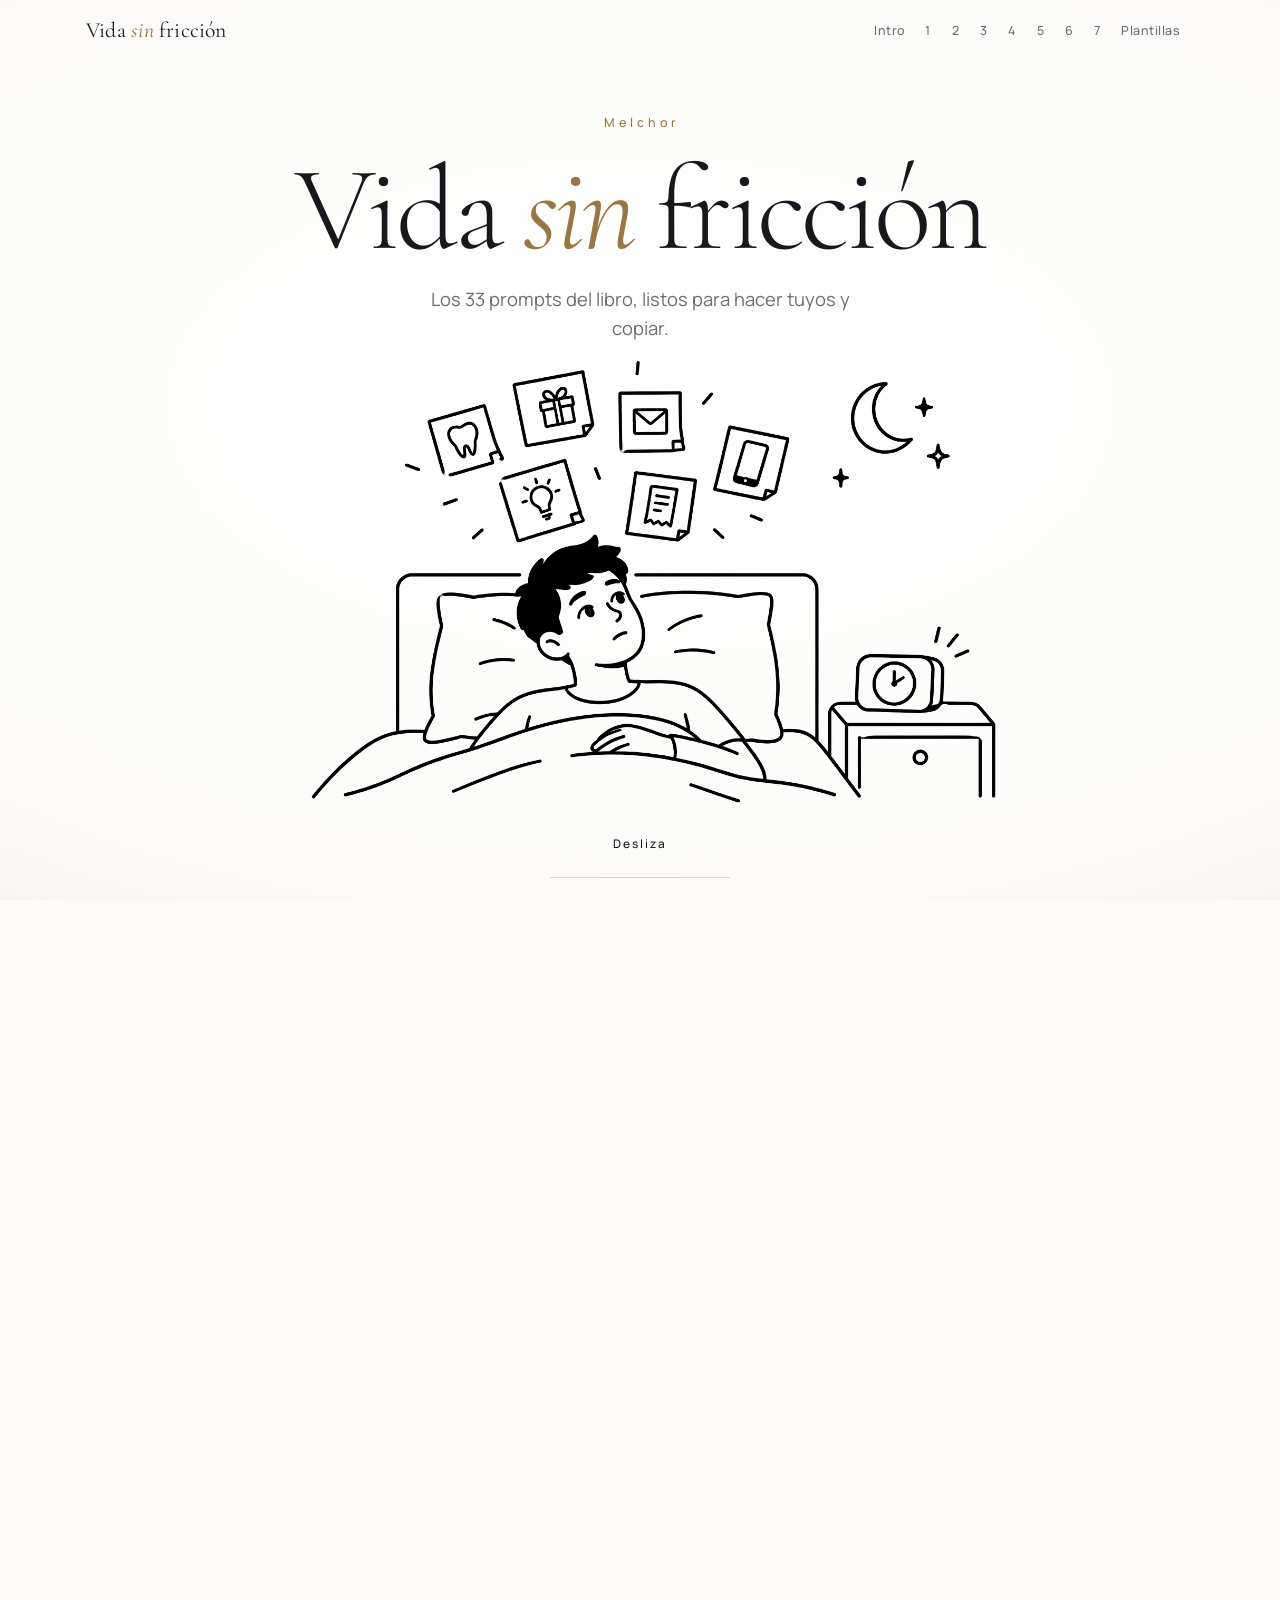
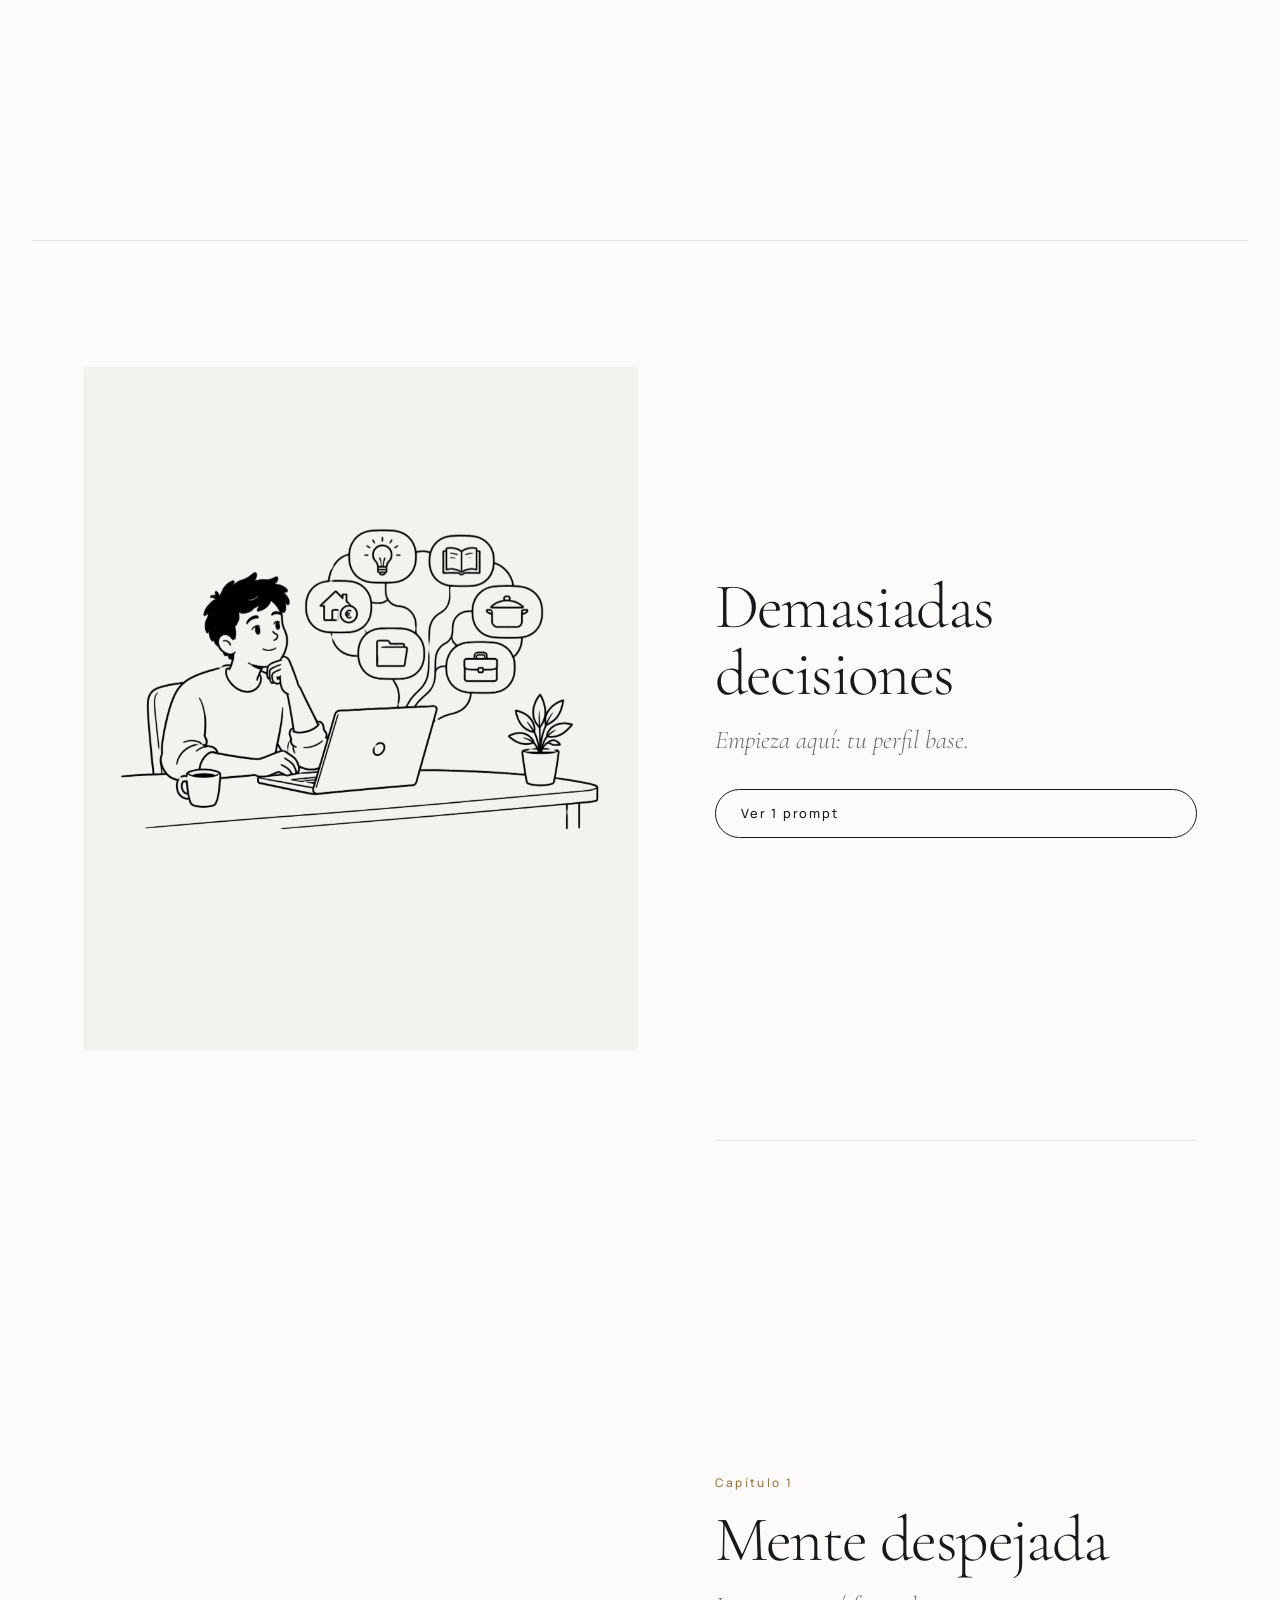
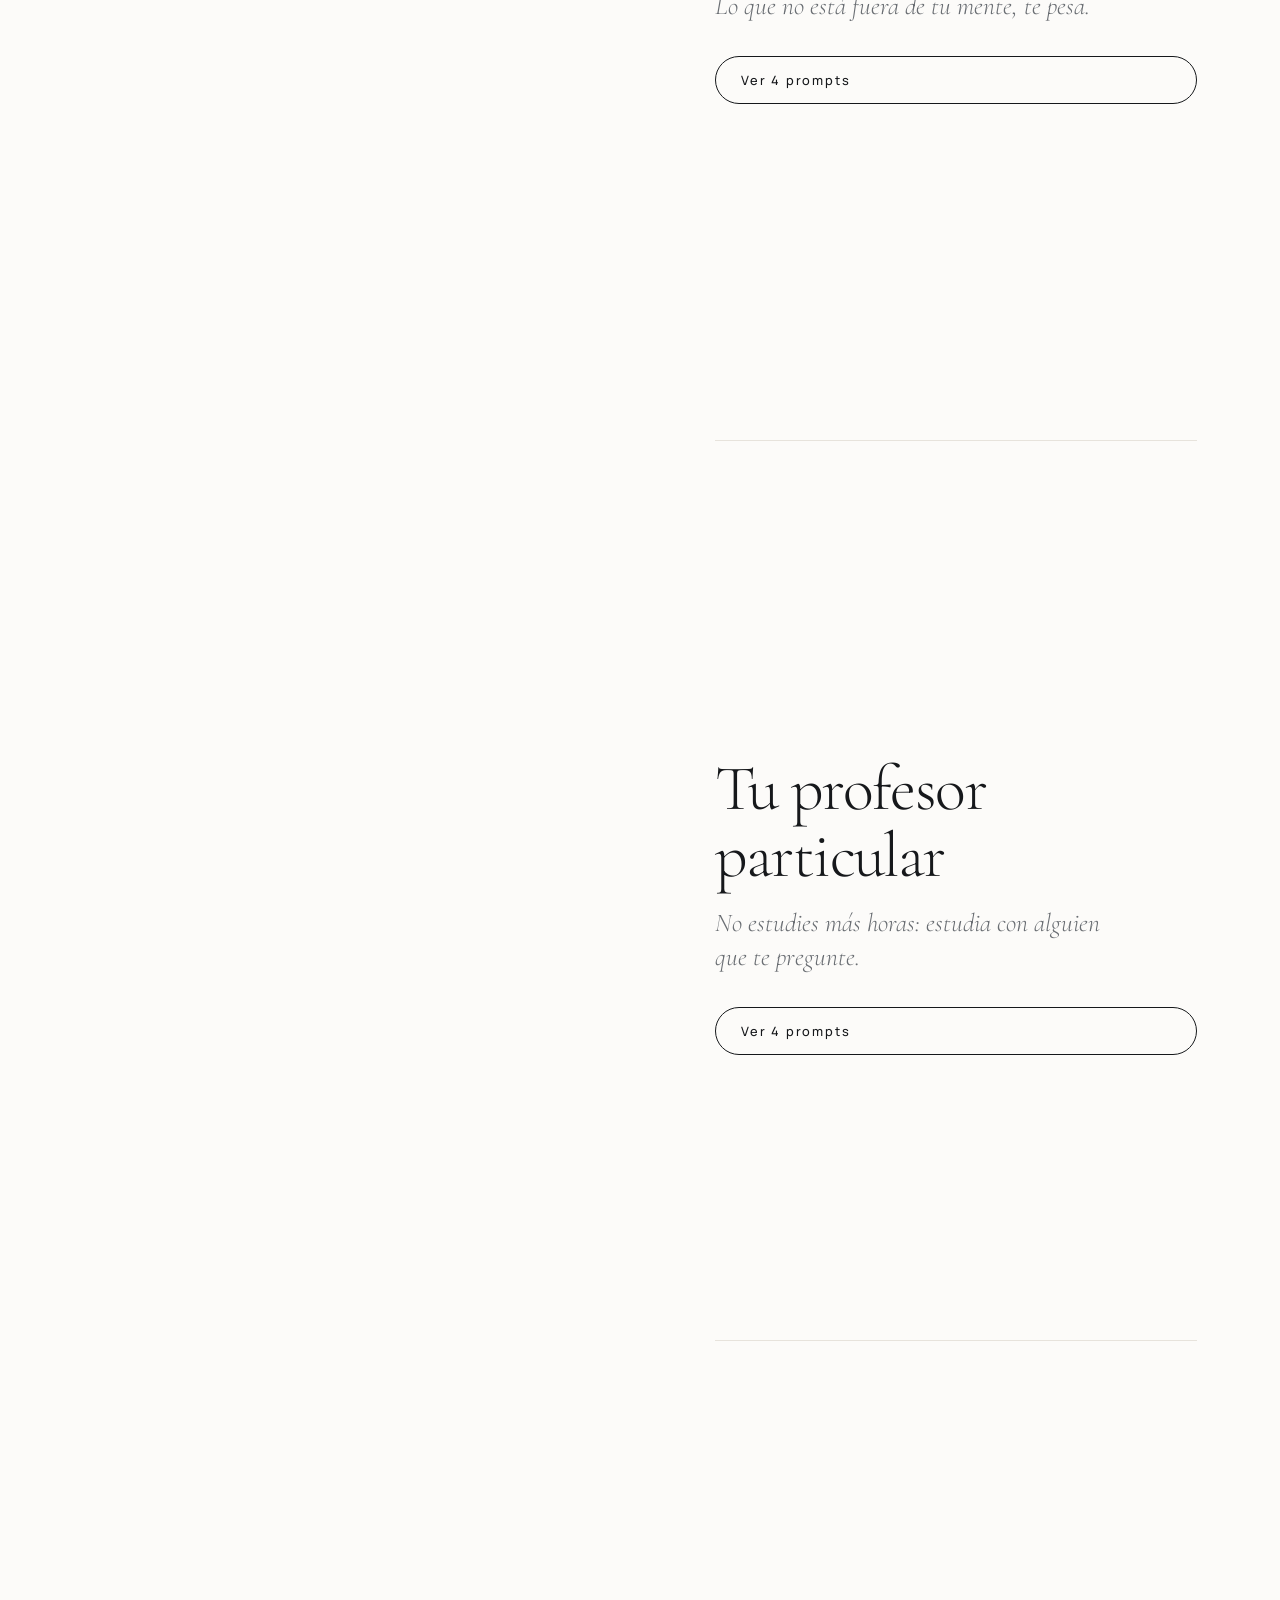
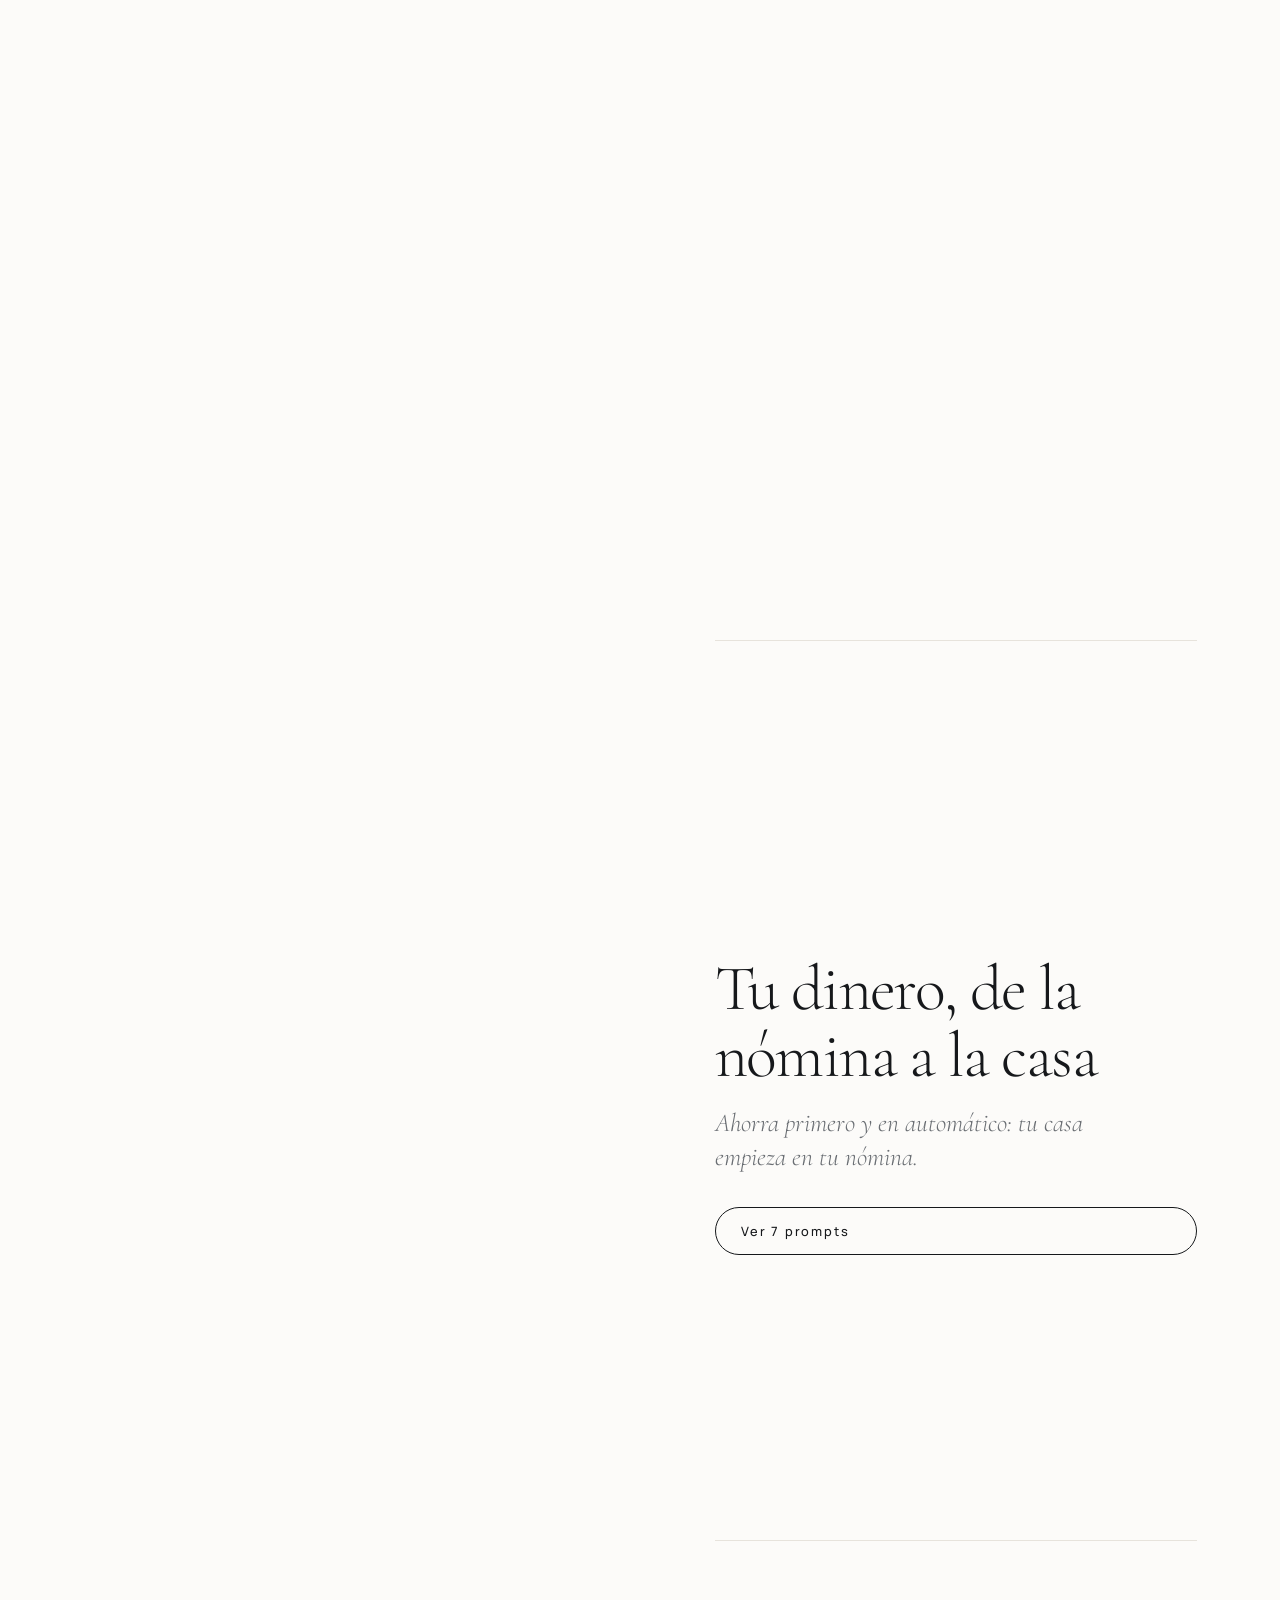
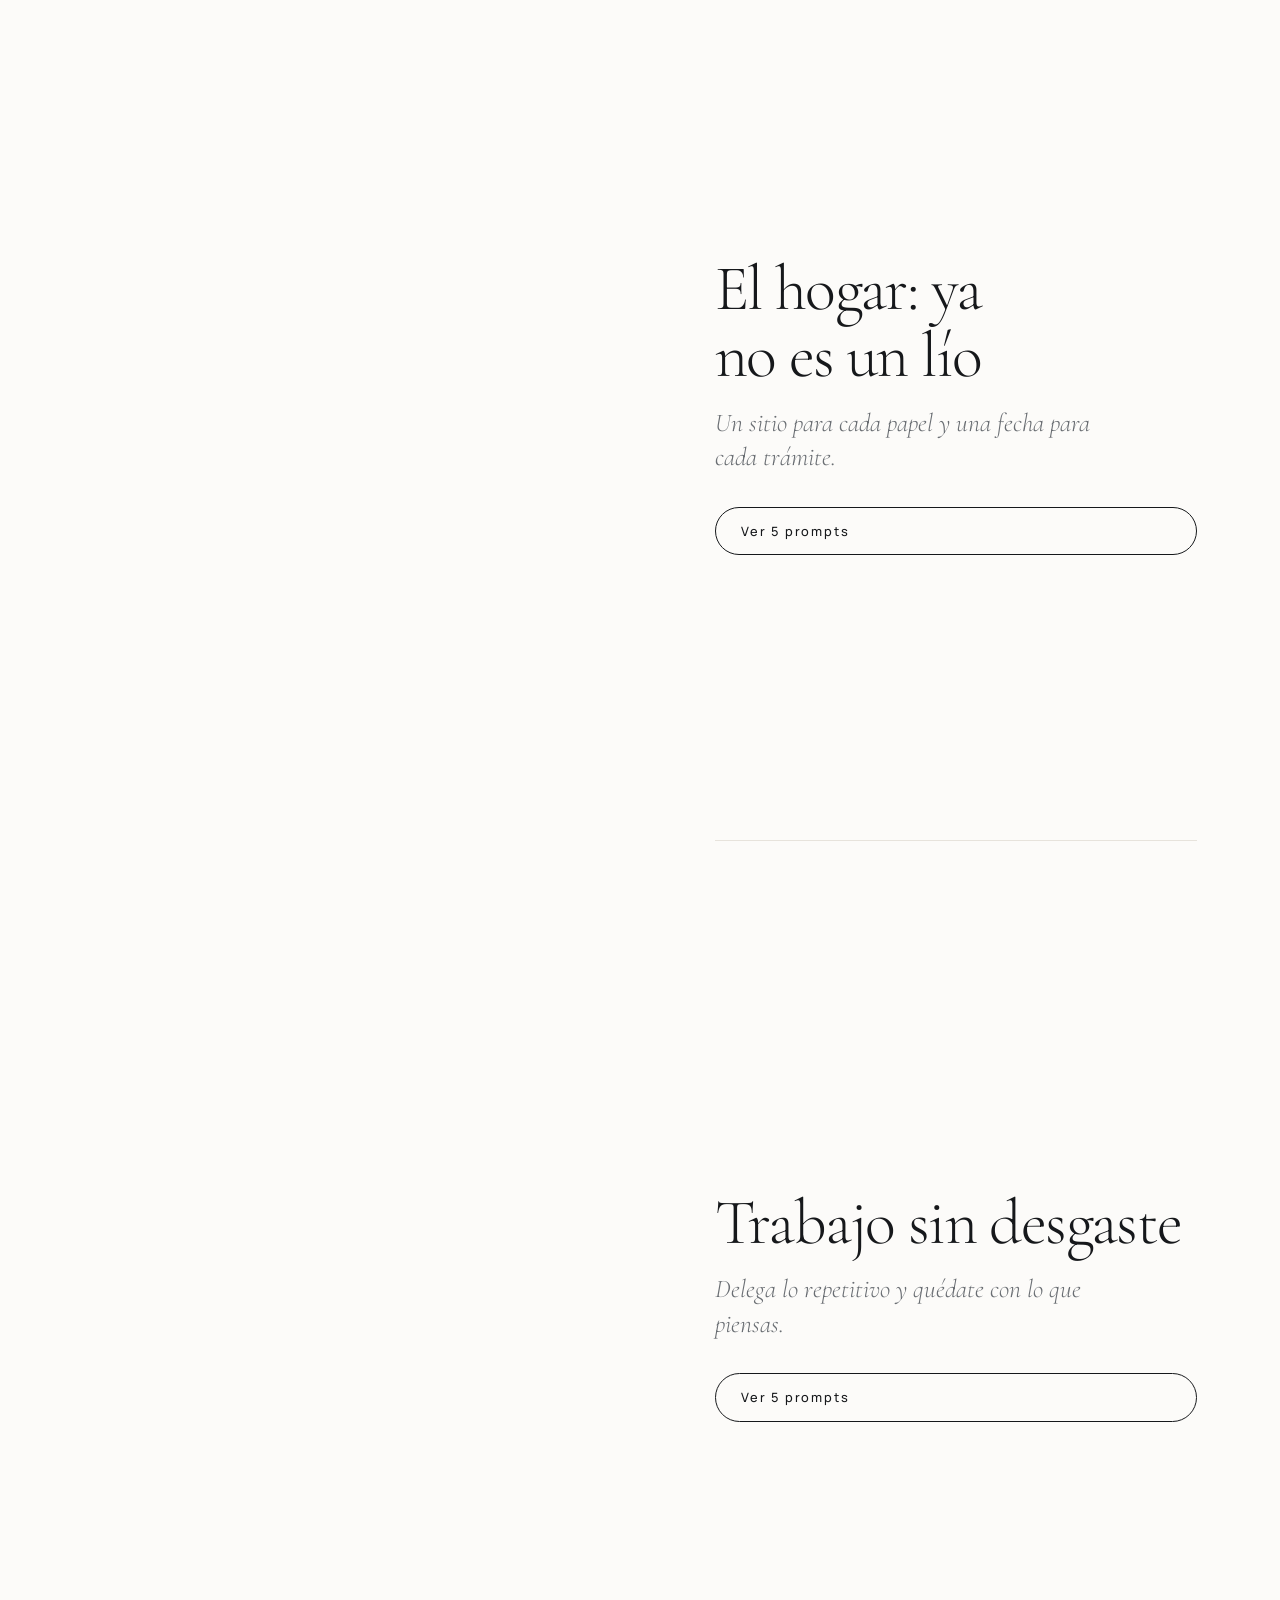
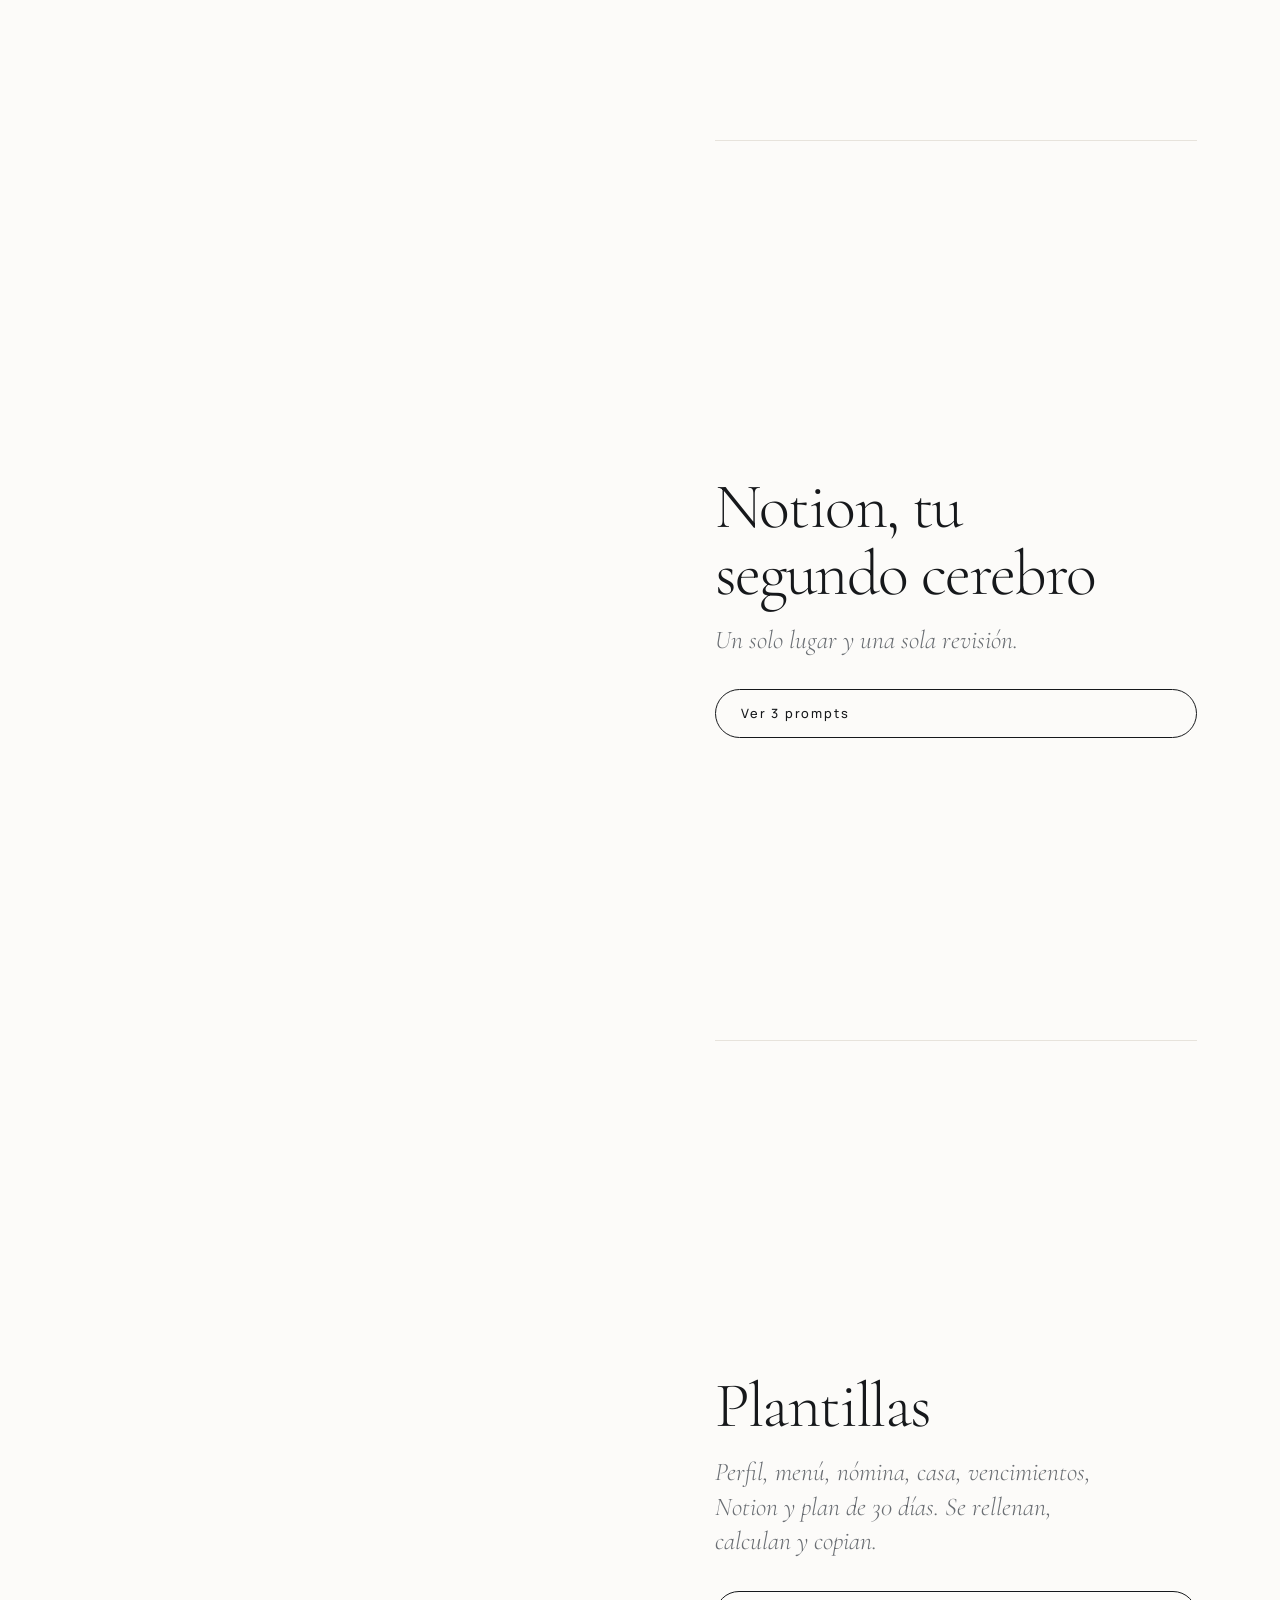
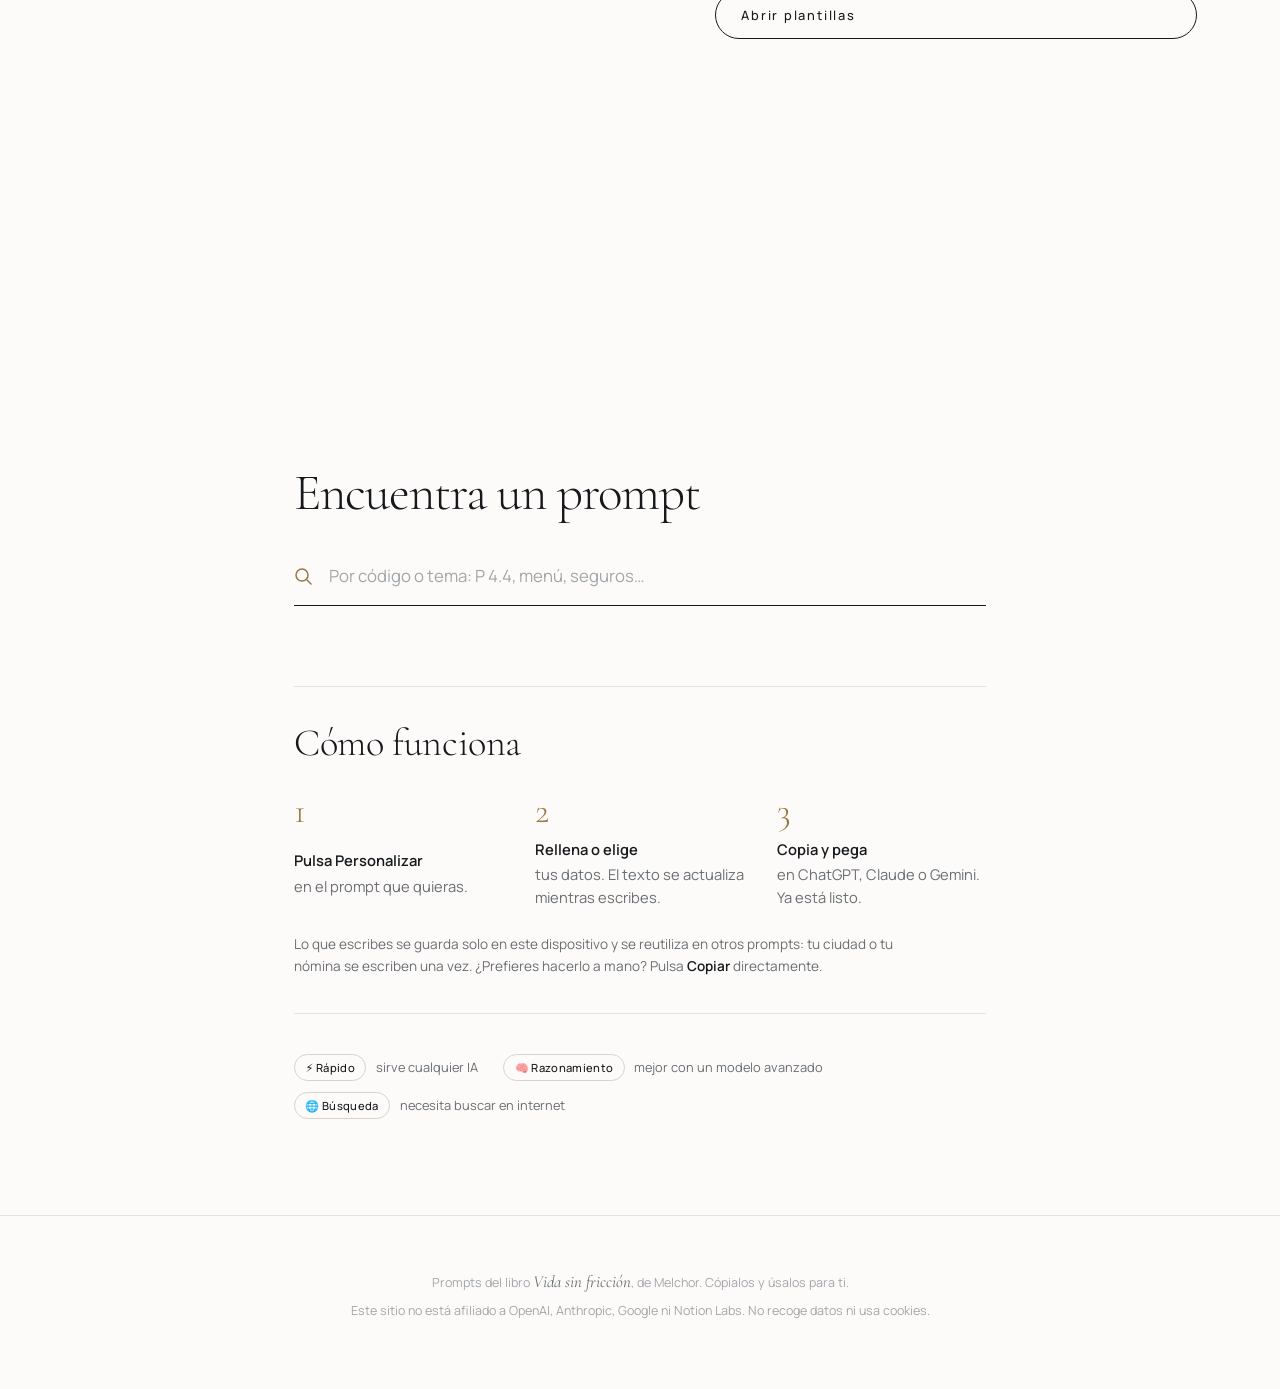
==== commit 52f04008: "Sincroniza prompts con la revisión del libro Co-Authored-By: Claude Opus 5.5 <noreply@anthropic.com>" ====
--- a/index.html
+++ b/index.html
@@ -9,10 +9,10 @@
 <p class="h-t h-frase" data-a=".64" data-b=".82">Repite siempre.</p>
 <div class="h-t h-final" data-a=".85" data-b="1.2"><p class="h-frase">Y sigue tu camino.</p><a class="paso-a" href="#capitulos">Ver los capítulos</a></div></div>
 <div class="h-progreso" aria-hidden="true"><span></span></div><p class="desliza">Desliza</p></div></section>
-<div id="capitulos"></div><section class="recorrido" aria-label="Capítulos"><div class="recorrido-media" aria-hidden="true"><figure data-k="0" class="on"><img src="img/c0.webp" alt="" width="1600" height="1067" loading="lazy"></figure><figure data-k="1"><img src="img/c1.webp" alt="" width="1600" height="1067" loading="lazy"></figure><figure data-k="2"><img src="img/c2.webp" alt="" width="1600" height="1067" loading="lazy"></figure><figure data-k="3"><img src="img/c3.webp" alt="" width="1600" height="1067" loading="lazy"></figure><figure data-k="4"><img src="img/c4.webp" alt="" width="1600" height="1067" loading="lazy"></figure><figure data-k="5"><img src="img/c5.webp" alt="" width="1600" height="1067" loading="lazy"></figure><figure data-k="6"><img src="img/c6.webp" alt="" width="1600" height="1067" loading="lazy"></figure><figure data-k="7"><img src="img/c7.webp" alt="" width="1600" height="1067" loading="lazy"></figure></div><ol class="recorrido-lista"><li class="paso" data-k="0"><figure class="paso-img" aria-hidden="true"><img src="img/c0.webp" alt="" width="1600" height="1067" loading="lazy"></figure><p class="paso-n">Introducción</p><h2>Demasiadas decisiones</h2><p class="paso-p">Empieza aquí: tu perfil base.</p><a class="paso-a" href="c0/">Ver 1 prompt</a></li><li class="paso" data-k="1"><figure class="paso-img" aria-hidden="true"><img src="img/c1.webp" alt="" width="1600" height="1067" loading="lazy"></figure><p class="paso-n">Capítulo 1</p><h2>Mente despejada</h2><p class="paso-p">Lo que no está fuera de tu mente, te pesa.</p><a class="paso-a" href="c1/">Ver 4 prompts</a></li><li class="paso" data-k="2"><figure class="paso-img" aria-hidden="true"><img src="img/c2.webp" alt="" width="1600" height="1067" loading="lazy"></figure><p class="paso-n">Capítulo 2</p><h2>Tu profesor particular</h2><p class="paso-p">No estudies más horas: estudia con alguien que te pregunte.</p><a class="paso-a" href="c2/">Ver 4 prompts</a></li><li class="paso" data-k="3"><figure class="paso-img" aria-hidden="true"><img src="img/c3.webp" alt="" width="1600" height="1067" loading="lazy"></figure><p class="paso-n">Capítulo 3</p><h2>Cocina y nutrición</h2><p class="paso-p">Decide el menú antes de tener hambre.</p><a class="paso-a" href="c3/">Ver 4 prompts</a></li><li class="paso" data-k="4"><figure class="paso-img" aria-hidden="true"><img src="img/c4.webp" alt="" width="1600" height="1067" loading="lazy"></figure><p class="paso-n">Capítulo 4</p><h2>Tu dinero, de la nómina a la casa</h2><p class="paso-p">Ahorra primero y en automático: tu casa empieza en tu nómina.</p><a class="paso-a" href="c4/">Ver 7 prompts</a></li><li class="paso" data-k="5"><figure class="paso-img" aria-hidden="true"><img src="img/c5.webp" alt="" width="1600" height="1067" loading="lazy"></figure><p class="paso-n">Capítulo 5</p><h2>El hogar: ya no es un lío</h2><p class="paso-p">Un sitio para cada papel y una plantilla para cada trámite.</p><a class="paso-a" href="c5/">Ver 5 prompts</a></li><li class="paso" data-k="6"><figure class="paso-img" aria-hidden="true"><img src="img/c6.webp" alt="" width="1600" height="1067" loading="lazy"></figure><p class="paso-n">Capítulo 6</p><h2>Trabajo sin desgaste</h2><p class="paso-p">Delega lo repetitivo y quédate con lo que piensas.</p><a class="paso-a" href="c6/">Ver 5 prompts</a></li><li class="paso" data-k="7"><figure class="paso-img" aria-hidden="true"><img src="img/c7.webp" alt="" width="1600" height="1067" loading="lazy"></figure><p class="paso-n">Capítulo 7</p><h2>Notion, tu segundo cerebro</h2><p class="paso-p">Un solo lugar y una sola revisión.</p><a class="paso-a" href="c7/">Ver 3 prompts</a></li><li class="paso paso-pl" data-k="pl"><p class="paso-n">Para usar cada semana</p><h2>Plantillas</h2><p class="paso-p">Perfil, menú, nómina, casa, vencimientos, Notion y plan de 30 días. Se rellenan, calculan y copian.</p><a class="paso-a" href="plantillas/">Abrir plantillas</a></li></ol></section>
+<div id="capitulos"></div><section class="recorrido" aria-label="Capítulos"><div class="recorrido-media" aria-hidden="true"><figure data-k="0" class="on"><img src="img/c0.webp" alt="" width="1600" height="1067" loading="lazy"></figure><figure data-k="1"><img src="img/c1.webp" alt="" width="1600" height="1067" loading="lazy"></figure><figure data-k="2"><img src="img/c2.webp" alt="" width="1600" height="1067" loading="lazy"></figure><figure data-k="3"><img src="img/c3.webp" alt="" width="1600" height="1067" loading="lazy"></figure><figure data-k="4"><img src="img/c4.webp" alt="" width="1600" height="1067" loading="lazy"></figure><figure data-k="5"><img src="img/c5.webp" alt="" width="1600" height="1067" loading="lazy"></figure><figure data-k="6"><img src="img/c6.webp" alt="" width="1600" height="1067" loading="lazy"></figure><figure data-k="7"><img src="img/c7.webp" alt="" width="1600" height="1067" loading="lazy"></figure></div><ol class="recorrido-lista"><li class="paso" data-k="0"><figure class="paso-img" aria-hidden="true"><img src="img/c0.webp" alt="" width="1600" height="1067" loading="lazy"></figure><p class="paso-n">Introducción</p><h2>Demasiadas decisiones</h2><p class="paso-p">Empieza aquí: tu perfil base.</p><a class="paso-a" href="c0/">Ver 1 prompt</a></li><li class="paso" data-k="1"><figure class="paso-img" aria-hidden="true"><img src="img/c1.webp" alt="" width="1600" height="1067" loading="lazy"></figure><p class="paso-n">Capítulo 1</p><h2>Mente despejada</h2><p class="paso-p">Lo que no está fuera de tu mente, te pesa.</p><a class="paso-a" href="c1/">Ver 4 prompts</a></li><li class="paso" data-k="2"><figure class="paso-img" aria-hidden="true"><img src="img/c2.webp" alt="" width="1600" height="1067" loading="lazy"></figure><p class="paso-n">Capítulo 2</p><h2>Tu profesor particular</h2><p class="paso-p">No estudies más horas: estudia con alguien que te pregunte.</p><a class="paso-a" href="c2/">Ver 4 prompts</a></li><li class="paso" data-k="3"><figure class="paso-img" aria-hidden="true"><img src="img/c3.webp" alt="" width="1600" height="1067" loading="lazy"></figure><p class="paso-n">Capítulo 3</p><h2>Cocina y nutrición</h2><p class="paso-p">Decide el menú antes de tener hambre.</p><a class="paso-a" href="c3/">Ver 4 prompts</a></li><li class="paso" data-k="4"><figure class="paso-img" aria-hidden="true"><img src="img/c4.webp" alt="" width="1600" height="1067" loading="lazy"></figure><p class="paso-n">Capítulo 4</p><h2>Tu dinero, de la nómina a la casa</h2><p class="paso-p">Ahorra primero y en automático: tu casa empieza en tu nómina.</p><a class="paso-a" href="c4/">Ver 7 prompts</a></li><li class="paso" data-k="5"><figure class="paso-img" aria-hidden="true"><img src="img/c5.webp" alt="" width="1600" height="1067" loading="lazy"></figure><p class="paso-n">Capítulo 5</p><h2>El hogar: ya no es un lío</h2><p class="paso-p">Un sitio para cada papel y una fecha para cada trámite.</p><a class="paso-a" href="c5/">Ver 5 prompts</a></li><li class="paso" data-k="6"><figure class="paso-img" aria-hidden="true"><img src="img/c6.webp" alt="" width="1600" height="1067" loading="lazy"></figure><p class="paso-n">Capítulo 6</p><h2>Trabajo sin desgaste</h2><p class="paso-p">Delega lo repetitivo y quédate con lo que piensas.</p><a class="paso-a" href="c6/">Ver 5 prompts</a></li><li class="paso" data-k="7"><figure class="paso-img" aria-hidden="true"><img src="img/c7.webp" alt="" width="1600" height="1067" loading="lazy"></figure><p class="paso-n">Capítulo 7</p><h2>Notion, tu segundo cerebro</h2><p class="paso-p">Un solo lugar y una sola revisión.</p><a class="paso-a" href="c7/">Ver 3 prompts</a></li><li class="paso paso-pl" data-k="pl"><p class="paso-n">Para usar cada semana</p><h2>Plantillas</h2><p class="paso-p">Perfil, menú, nómina, casa, vencimientos, Notion y plan de 30 días. Se rellenan, calculan y copian.</p><a class="paso-a" href="plantillas/">Abrir plantillas</a></li></ol></section>
 <main class="wrap"><section class="zona-buscar" id="buscar"><h2 class="titulo-sec">Encuentra un prompt</h2><label class="buscar"><span>Buscar un prompt</span><input type="search" id="q" placeholder="Por código o tema: P 4.4, menú, seguros…" autocomplete="off"></label><ul id="res" class="res" hidden></ul></section>
 <section class="guia" aria-label="Cómo funciona"><h2>Cómo funciona</h2><ol>
 <li><span>1</span><div><b>Pulsa Personalizar</b> en el prompt que quieras.</div></li>
 <li><span>2</span><div><b>Rellena o elige</b> tus datos. El texto se actualiza mientras escribes.</div></li>
 <li><span>3</span><div><b>Copia y pega</b> en ChatGPT, Claude o Gemini. Ya está listo.</div></li></ol>
-<p>Lo que escribes se guarda solo en este dispositivo y se reutiliza en otros prompts: tu ciudad o tu nómina se escriben una vez. ¿Prefieres hacerlo a mano? Pulsa <b>Copiar</b> directamente.</p></section><section class="leyenda" aria-label="Niveles"><span><span class="nivel">⚡ Rápido</span> sirve cualquier IA</span><span><span class="nivel">🧠 Razonamiento</span> mejor con un modelo avanzado</span><span><span class="nivel">🌐 Búsqueda</span> necesita buscar en internet</span></section></main><script>window.PROMPTS=[{"code": "P 0.1", "name": "Perfil base", "url": "c0/#p-0-1", "cap": "Demasiadas decisiones", "q": "p 0.1 perfil base voy a pedirte ayuda para organizar varias áreas de mi vida: tiempo, comida, dinero, papeles y trabajo. mi contexto: vivo en [ciudad], con [personas], trabajo en horario [horario] y mis tareas cambian [poco / bastante]. prefiero respuestas breves, en tablas cuando sea posible. si te falta información, pregúntame antes de suponer nada. resume en 8 líneas lo que vas a recordar de mí y espera mi primera petición."}, {"code": "P 1.1", "name": "Volcado y clasificación", "url": "c1/#p-1-1", "cap": "Mente despejada", "q": "p 1.1 volcado y clasificación voy a pegarte un volcado mental sin orden. clasifícalo en cinco cajas: 1) hacer ya (menos de 2 minutos), 2) agendar (propón un día), 3) delegar (a quién), 4) esperar (a qué o a quién), 5) soltar o no depende de mí. si algo es ambiguo, pregúntame antes de clasificarlo. al final, dime las 3 acciones más importantes para hoy. volcado: [pega aquí tu lista]"}, {"code": "P 1.2", "name": "Trocear lo que te bloquea", "url": "c1/#p-1-2", "cap": "Mente despejada", "q": "p 1.2 trocear lo que te bloquea esta tarea me bloquea: [tarea]. divídela en pasos de 10 minutos como máximo. empieza por uno tan pequeño que sea imposible no hacerlo. dime cuál es el primer paso y cuánto tarda."}, {"code": "P 1.3", "name": "Cierre del día", "url": "c1/#p-1-3", "cap": "Mente despejada", "q": "p 1.3 cierre del día son las [hora]. hoy he hecho: [lista]. me queda pendiente: [lista]. ayúdame a cerrar el día: qué paso a mañana, qué descarto y cuál es mi primera acción de mañana por la mañana."}, {"code": "P 1.4", "name": "Qué depende de ti", "url": "c1/#p-1-4", "cap": "Mente despejada", "q": "p 1.4 qué depende de ti tengo esta preocupación: [texto]. sepárala en tres partes: lo que puedo controlar, lo que puedo influir y lo que no depende de mí. para lo primero, propón una acción concreta de 15 minutos como máximo."}, {"code": "P 2.1", "name": "Crea tu profesor particular", "url": "c2/#p-2-1", "cap": "Tu profesor particular", "q": "p 2.1 crea tu profesor particular quiero que seas mi profesor particular. lee mi ficha y sigue estas instrucciones durante toda la conversación.\n\nmi ficha\n· tema: [tema]\n· para qué lo quiero: [objetivo concreto, por ejemplo «entender las noticias de economía»]\n· mi nivel: [desde cero / sé lo básico / nivel medio]. lo que ya sé: [lo que sepas]\n· mi tiempo: [número] sesiones a la semana de [minutos] minutos\n· llámame [tu nombre] y tutéame\n\ntu personalidad\n· tono: [cercano y con humor / paciente y tranquilo / exigente, como un buen catedrático / directo y sin rodeos]\n· si me ves flojo, [anímame / apriétame un poco]\n\ncómo quiero el temario\n· orden: [de lo básico a lo avanzado / por preguntas de la vida real / por casos e historias reales / por proyectos prácticos]\n· extensión: [número] sesiones, cada una con un objetivo claro y una pregunta clave\n· cada [3] sesiones, una de repaso\n\ncómo quiero que me expliques\n· estilo: [con analogías de la vida diaria / con ejemplos y números / con historias reales / primero la teoría y luego la práctica]\n· apoyo visual: [mucho: esquemas, tablas y diagramas en cada idea / algo: un esquema o tabla por sesión / poco: solo texto]\n· ritmo: una idea cada vez, en menos de [150] palabras. para y comprueba que la he entendido antes de seguir\n\nfuentes y rigor\n· busca primero entre 3 y 5 fuentes fiables (organismos oficiales, universidades, manuales de referencia). cítalas y explica por qué son fiables\n· distingue siempre entre dato, teoría aceptada y opinión. si no estás seguro de algo, dilo\n\nreglas de enseñanza\n· pregunta más de lo que explicas. déjame intentarlo antes de darme la respuesta\n· si fallo, dame una pista antes que la solución\n· si acierto todo, sube la dificultad. si fallo mucho, vuelve un paso atrás\n· lleva una lista de lo que domino y de lo que me cuesta\n\npara empezar\nhazme 3 preguntas para medir mi nivel real. después, enséñame las fuentes y el temario en una tabla (sesión, objetivo, pregunta clave) y espera mi visto bueno antes de dar la primera clase."}, {"code": "P 2.2", "name": "Clase de 15 minutos", "url": "c2/#p-2-2", "cap": "Tu profesor particular", "q": "p 2.2 clase de 15 minutos empezamos la sesión [número] del temario. recuerda mi ficha, tu tono y tus reglas.\n1) calentamiento: 2 preguntas de repaso, una de la última sesión y otra de hace más de una semana.\n2) idea nueva: el objetivo de hoy, en menos de 150 palabras, con mi estilo y mi nivel de apoyo visual.\n3) ejemplo: aplícalo a [mi vida / mi trabajo / las noticias de esta semana].\n4) práctica: 3 preguntas de dificultad creciente, de una en una. espera mi respuesta. si fallo, pista antes que solución.\n5) error típico: un malentendido frecuente sobre este tema y por qué es falso.\n6) cierre: resumen de 5 líneas, una frase para recordarlo y qué veremos en la próxima sesión.\nactualiza la lista de lo que domino y de lo que me cuesta."}, {"code": "P 2.3", "name": "Examen de repaso", "url": "c2/#p-2-3", "cap": "Tu profesor particular", "q": "p 2.3 examen de repaso examen de repaso semanal. mira la lista de lo que me cuesta y dale prioridad. hazme 6 preguntas mezclando sesiones de hace 3, 7 y 15 días:\n· 2 para recordar (qué es, cómo se llama)\n· 2 para aplicar (un caso práctico con números o una situación real)\n· 2 para razonar (por qué pasa algo, qué pasaría si…)\nde una en una, esperando mi respuesta. al final dame una nota de 0 a 10, dime qué domino y qué debo repasar, y añade esos temas al calentamiento de las próximas sesiones."}, {"code": "P 2.4", "name": "Explícamelo de otra forma", "url": "c2/#p-2-4", "cap": "Tu profesor particular", "q": "p 2.4 explícamelo de otra forma no he entendido [concepto]. prueba tres caminos distintos, de uno en uno, y pregúntame después de cada uno si ya lo veo:\n1) una analogía de la vida diaria.\n2) un ejemplo paso a paso con números sencillos.\n3) un esquema visual en texto, con flechas o una tabla.\ncuando lo entienda, pídeme que te lo explique con mis palabras, como si se lo contara a un amigo. señala qué falta o qué he entendido mal, y guárdalo en la lista de lo que me cuesta si hace falta."}, {"code": "P 3.1", "name": "Crea tu asesor de cocina", "url": "c3/#p-3-1", "cap": "Cocina y nutrición", "q": "p 3.1 crea tu asesor de cocina quiero que seas mi asesor de cocina y planificación semanal. lee mi ficha y sigue estas instrucciones durante toda la conversación.\n\nmi ficha\n· somos [número] en casa: [quiénes, con edades si importa]\n· nivel de actividad: [sedentario / camino bastante / hago deporte [días] por semana]\n· horario de comidas: [desayuno a las …, comida a las …, cena a las …]\n· tiempo para cocinar: entre semana [minutos], fin de semana [minutos]\n· presupuesto semanal aproximado: [euros]\n· me encanta: [lista]\n· no me gusta: [lista]\n· no puedo comer (alergias o intolerancias): [lista o «nada»]\n\nestilo de cocina\n· quiero: [cocina casera española de toda la vida / mediterránea / de mi región: …]\n· como referencia: [el estilo sencillo de un cocinero conocido, por ejemplo arguiñano / la cocina de mi abuela / platos de menú del día]\n· nada de: [recetas de influencer / productos «fit» o light / ingredientes raros o caros / lo que tú quieras evitar]\n\nqué necesito cada semana\n1. menú de lunes a domingo con desayuno, comida y cena: nombre del plato y una línea de por qué está ahí.\n2. lista de la compra por secciones del súper (fruta y verdura, carne, pescado, huevos y lácteos, legumbres, pan y cereales, conservas, básicos), con cantidades aproximadas.\n3. recetas de los platos principales: ingredientes, cantidades, pasos, tiempo y dificultad.\n\nreglas\n· comida real y de temporada, de supermercado normal\n· verdura todos los días; alterna pescado, carne, huevos y legumbres\n· reutiliza ingredientes entre platos para no tirar comida\n· no cuentes calorías salvo que te lo pida\n· varía cada semana, pero repite los platos que te diga que me han gustado\n· tono cercano y práctico, sin lenguaje de dieta\n\npara empezar\nhazme hasta 5 preguntas para afinar lo que falte. después, resume en 8 líneas lo que vas a recordar de mí y espera a que te pida el primer menú."}, {"code": "P 3.2", "name": "Menú de la semana", "url": "c3/#p-3-2", "cap": "Cocina y nutrición", "q": "p 3.2 menú de la semana prepárame el menú de esta semana. planes que cambian cosas: [cenas fuera, días con prisa, invitados]. en la nevera y la despensa tengo: [lista], úsalo primero. la semana pasada me gustó: [platos], y no me gustó: [platos]. dame el menú en una tabla, la lista de la compra por secciones y las recetas de los platos principales."}, {"code": "P 3.3", "name": "Qué cocino con lo que tengo", "url": "c3/#p-3-3", "cap": "Cocina y nutrición", "q": "p 3.3 qué cocino con lo que tengo tengo [ingredientes] y [minutos] minutos. dame 3 recetas caseras y sencillas que pueda hacer con eso y lo básico de la despensa (aceite, sal, ajo, cebolla, especias). para cada una: ingredientes, pasos cortos y tiempo. ordénalas de más rápida a más elaborada."}, {"code": "P 3.4", "name": "Sesión de cocina por tandas", "url": "c3/#p-3-4", "cap": "Cocina y nutrición", "q": "p 3.4 sesión de cocina por tandas con el menú de esta semana, organízame una sesión de cocina de [minutos] minutos el domingo. dime qué bases preparar (guisos, legumbres, verduras asadas, salsas, arroz…), en qué orden para aprovechar fuegos y horno, qué cortar mientras algo se cocina y cómo guardar cada cosa: nevera, cuántos días, o congelador."}, {"code": "P 4.1", "name": "Crea tu asesor de finanzas de casa", "url": "c4/#p-4-1", "cap": "Tu dinero, de la nómina a la casa", "q": "p 4.1 crea tu asesor de finanzas de casa quiero que seas mi asesor de finanzas domésticas. lee mi ficha y sigue estas instrucciones durante toda la conversación.\n\nmi ficha\n· vivo [solo / en pareja / con familia: …]\n· ingresos mensuales netos aproximados: [cantidad o rango]\n· gastos fijos que conozco: [alquiler o hipoteca, luz, seguros, transporte…]\n· mi objetivo: [ahorrar para la entrada de una vivienda / tener un colchón para imprevistos / dejar de llegar justo a fin de mes]\n· ahorro que me gustaría apartar cada mes: [cantidad o «ayúdame a calcularlo»]\n\ntu estilo\n· tono: [cercano y paciente / directo y sin rodeos]\n· formato: [tablas y cifras / explicaciones sencillas / las dos cosas]\n\nqué necesito\n1. unas categorías de gasto sencillas para mi vida (como máximo 10).\n2. un reparto mensual: ahorro primero, después fijos y lo que queda para el día a día, con un límite semanal.\n3. cada mes, cuando te pegue mis movimientos: gasto por categoría, comparación con el reparto, tres fugas y una sola acción para el mes siguiente.\n\nreglas\n· explícame todo con números sencillos\n· no me recomiendes productos financieros concretos ni me digas en qué invertir\n· si algo depende de impuestos o de leyes, dímelo y recomiéndame consultarlo con un profesional\n· nunca me pidas números de cuenta, tarjetas ni contraseñas\n\npara empezar\nhazme hasta 5 preguntas para afinar lo que falte y, después, propón mis categorías y mi reparto en una tabla."}, {"code": "P 4.2", "name": "Revisión del mes", "url": "c4/#p-4-2", "cap": "Tu dinero, de la nómina a la casa", "q": "p 4.2 revisión del mes revisión de [mes]. te pego mis movimientos (fecha, concepto, importe), sin datos personales: [pegar]. clasifícalos en mis categorías y dame: 1) una tabla de gasto por categoría frente a mi reparto, 2) las tres fugas más grandes, 3) los gastos pequeños que se repiten y cuánto suman al año, y 4) una sola acción para el mes que viene."}, {"code": "P 4.3", "name": "Cazador de suscripciones", "url": "c4/#p-4-3", "cap": "Tu dinero, de la nómina a la casa", "q": "p 4.3 cazador de suscripciones busca en estos movimientos todos los cargos que se repiten cada mes o cada año: [pegar]. haz una tabla con el servicio, lo que cuesta al mes y al año, y una columna vacía para que yo marque si lo uso. después dime cuánto ahorraría al año si cancelo los que no uso."}, {"code": "P 4.4", "name": "¿Lo compro?", "url": "c4/#p-4-4", "cap": "Tu dinero, de la nómina a la casa", "q": "p 4.4 ¿lo compro? actúa como asesor de compras independiente y prudente. no me vendas nada: ayúdame a decidir con números.\n\nla compra\n- qué quiero comprar: [producto o servicio, modelo concreto]\n- precio que he visto: [precio] en [tienda]\n- para qué lo necesito: [uso principal]\n- cuánto lo usaré: [a diario / cada semana / de vez en cuando]\n- forma de pago que estoy pensando: [al contado / a plazos / financiado por la tienda / tarjeta]\n\nmi situación\n- ingresos netos al mes: [cantidad]\n- gastos fijos al mes: [cantidad]\n- colchón para imprevistos: [cantidad o «no tengo»]\n- mi objetivo de ahorro: [entrada de una casa / colchón / otro] y lo que llevo: [cantidad]\n\nhaz esto, en orden:\n1. hazme primero hasta 5 preguntas si te falta algo importante. espera mis respuestas.\n2. calcula cuántas horas de mi trabajo cuesta y cuántos meses retrasa mi objetivo de ahorro.\n3. estima el coste total de tenerlo: mantenimiento, seguros, consumibles, suscripciones y reventa aproximada a [2 / 3 / 5] años.\n4. si hay pago a plazos o financiación, muéstrame el coste total y la tae (si puedo darte el dato). avísame de comisiones y letra pequeña.\n5. busca en la web el precio actual en al menos 3 tiendas de españa, opciones reacondicionadas o de segunda mano, y si suele bajar en alguna época del año. indica las fuentes.\n6. dame 2 alternativas: una más barata y una de mejor calidad-precio.\n7. termina con un veredicto: [comprar ya / esperar / no comprar], con las 3 razones principales y lo que tendría que pasar para cambiar de opinión.\n\nreglas: separa los datos que te doy de tus estimaciones, no inventes precios y pon los cálculos en una tabla."}, {"code": "P 4.5", "name": "Analista de inversiones", "url": "c4/#p-4-5", "cap": "Tu dinero, de la nómina a la casa", "q": "p 4.5 analista de inversiones actúa como un analista financiero didáctico, no como asesor. no me recomiendes productos concretos ni me digas qué comprar o vender.\nmi situación: tengo [cantidad o porcentaje] en [cuenta, depósito, fondos, acciones, plan de pensiones…], mi horizonte es de [años] y mi objetivo es [objetivo]. mi tolerancia a las caídas es [baja / media / alta].\n1) explícame en lenguaje sencillo cómo está repartido mi dinero y qué riesgos y costes tiene cada parte.\n2) calcula con números aproximados qué efecto tienen las comisiones a 10 y 20 años.\n3) plantea 2 o 3 escenarios («si el mercado cae un 30 %…», «si subo mi aportación…»).\n4) dame 5 preguntas para hacerle a mi banco o a un asesor.\ncita tus fuentes y dime qué datos debo comprobar yo en la web oficial."}, {"code": "P 4.6", "name": "Tu asesor para comprar casa", "url": "c4/#p-4-6", "cap": "Tu dinero, de la nómina a la casa", "q": "p 4.6 tu asesor para comprar casa quiero que seas mi asesor para comprar una vivienda en españa. explícame todo como a alguien que nunca ha comprado una casa. no me recomiendes bancos, inmobiliarias ni productos concretos, y cita siempre tus fuentes.\n\nmi situación\n· quiero comprar en [ciudad o zona, comunidad autónoma], una vivienda [nueva / de segunda mano] de unos [precio] €\n· compro [solo / con otra persona]. ingresos netos al mes: [cantidad] €. ahorros: [cantidad] €\n· lo que necesito de la casa: [habitaciones, cerca de…, ascensor…]\n· mi plazo: [cuándo quiero comprar]\n\ncómo vamos a trabajar\nvamos fase a fase: 1) ¿me lo puedo permitir?, 2) buscar, 3) revisar el piso, 4) negociar y arras, 5) hipoteca, 6) firma y después. en cada fase:\n· explícame qué se decide y qué errores son los más comunes\n· haz los números con mis datos, en tablas\n· dame una lista de comprobación y las preguntas que debo hacer\n· dime qué documento pedir y qué debe revisar un profesional\n\npara empezar\nhazme las preguntas que necesites y empecemos por la fase 1: cuánto dinero necesito en total, incluidos impuestos y gastos de mi comunidad, y qué cuota de hipoteca sería razonable para mí."}, {"code": "P 4.7", "name": "Cartera contra la inflación", "url": "c4/#p-4-7", "cap": "Tu dinero, de la nómina a la casa", "q": "p 4.7 cartera contra la inflación actúa como un analista de carteras didáctico e independiente. no eres mi asesor: no me recomiendes productos concretos ni me digas qué comprar. ayúdame a entender y comparar opciones.\n\nmi punto de partida\n- patrimonio que quiero invertir: [cantidad]\n- cómo está repartido ahora: [x % fondos de bolsa / x % renta fija / x % depósitos o cuenta / otros]\n- aportación mensual: [cantidad]\n- horizonte: [años] y para qué: [jubilación / independencia financiera / otro]\n- dinero que necesitaré antes: [cantidad y fecha, p. ej. entrada de una casa, o «ninguno»]\n- tolerancia a caídas: [aguanto un -10 % / un -25 % / un -40 % sin vender]\n- experiencia: [fondos indexados / acciones / bonos / etf / ninguna de estas]\n\nhaz esto, en orden:\n1. hazme hasta 5 preguntas si te falta algo importante. espera mis respuestas.\n2. busca la inflación actual en españa (ipc del ine) y las previsiones del banco de españa o del bce. cita fuentes y fechas.\n3. calcula cuánto poder de compra pierde mi dinero en [5 / 10 / 20] años si lo dejo como está.\n4. propón 3 repartos de ejemplo —[conservador / equilibrado / dinámico]— entre renta variable, renta fija (corto y largo plazo) y activos ligados a la inflación. para cada uno: rentabilidad real esperada (descontada la inflación), caída máxima histórica aproximada y en qué escenarios sufre.\n5. explica cómo se comportaron estos repartos en periodos de inflación alta, como 2022. separa datos históricos de estimaciones.\n6. separa el dinero que necesitaré antes de [fecha] del dinero a largo plazo, y dime dónde tendría sentido cada uno por tipo de producto (no por nombre comercial).\n7. explícame los costes (comisiones, ter) y la fiscalidad básica en españa de cada tipo de producto, incluido el traspaso entre fondos sin tributar. indica qué norma lo regula y que debo comprobarlo en la aeat.\n8. termina con una regla de rebalanceo sencilla [una vez al año / cuando una parte se desvíe más de 5 puntos] y 5 preguntas para un asesor registrado en la cnmv.\n\nreglas: no inventes rentabilidades, marca cada cifra como dato o estimación y pon las comparaciones en una tabla."}, {"code": "P 5.1", "name": "Tu gestor del hogar", "url": "c5/#p-5-1", "cap": "El hogar: ya no es un lío", "q": "p 5.1 tu gestor del hogar actúa como mi gestor administrativo del hogar: ordenado, claro y prudente. me ayudas a tener mis papeles organizados y a no olvidar ningún trámite.\n\nmi hogar\n· vivo en: [piso de alquiler / vivienda en propiedad / con mi familia]\n· comunidad autónoma: [comunidad]\n· personas en casa: [número y quiénes]\n· vehículos: [ninguno / coche / moto / varios]\n· seguros que tengo: [hogar / coche / vida / salud / mascota / otros]\n\ntu estilo\n· tono: [cercano / directo y breve]\n· formato: [tablas / listas cortas]\n\nqué necesito\n1. una estructura de carpetas y una regla para nombrar archivos.\n2. una lista de los documentos que debería tener y no tengo.\n3. un calendario anual de trámites y vencimientos típicos para alguien como yo.\n4. cada vez que te pase un documento, una ficha con: qué es, importe, fechas clave y qué tengo que hacer.\n\nreglas\n· no me pidas dni, números de cuenta, de póliza ni contraseñas\n· si algo depende de leyes o impuestos, dime qué norma lo regula y que lo compruebe en la fuente oficial\n· si no estás seguro de una fecha o un dato, dilo\n\npara empezar\nhazme hasta 5 preguntas para completar lo que falte y, después, propón mis carpetas y mi calendario en una tabla."}, {"code": "P 5.2", "name": "Ficha de documento", "url": "c5/#p-5-2", "cap": "El hogar: ya no es un lío", "q": "p 5.2 ficha de documento te paso un documento sin datos personales: [pegar texto o subir foto]. hazme una ficha con: tipo de documento, entidad, importe y periodicidad, fechas clave (inicio, renovación, vencimiento), qué tengo que hacer y cuándo, y el nombre de archivo con el formato [año-mes tipo entidad]. si hay letra pequeña importante (permanencias, penalizaciones, renovación automática), destácala."}, {"code": "P 5.3", "name": "Gestor de seguros", "url": "c5/#p-5-3", "cap": "El hogar: ya no es un lío", "q": "p 5.3 gestor de seguros actúa como un analista de seguros independiente. no me vendas ninguna compañía.\n\nte paso mis pólizas sin datos personales: [pegar condiciones o resumen de cada una: hogar / coche / vida / salud / otras].\n\n1. haz una tabla con cada seguro: qué cubre, qué excluye, franquicia, precio anual, fecha de renovación y si se renueva solo.\n2. señala solapes: coberturas que pago dos veces (asistencia en viaje, responsabilidad civil, defensa jurídica…).\n3. señala huecos: riesgos importantes para alguien en mi situación [vivo de alquiler / tengo hipoteca / tengo hijos / teletrabajo] que no tengo cubiertos.\n4. para el seguro de [tipo], que vence el [fecha], busca en la web 3 ofertas comparables en españa y compáralas con la mía en la misma tabla. cita las fuentes.\n5. dime cómo y con cuánta antelación tengo que avisar si quiero cambiar, y qué norma lo regula. recuérdame que lo compruebe en mi póliza.\n6. prepárame un mensaje breve para pedir a mi aseguradora que mejore el precio.\n\nreglas: separa datos de estimaciones y avísame de carencias o coberturas que perdería al cambiar."}, {"code": "P 5.4", "name": "Tu ayudante para la Renta", "url": "c5/#p-5-4", "cap": "El hogar: ya no es un lío", "q": "p 5.4 tu ayudante para la renta actúa como un ayudante fiscal didáctico para la declaración de la renta en españa. no eres mi asesor ni presentas nada por mí: me ayudas a revisar y a preparar preguntas.\n\nmi situación en [año del ejercicio]\n· comunidad autónoma: [comunidad]\n· ingresos: [nómina de una empresa / varias / pensión / autónomo / alquileres]\n· vivienda: [alquiler / hipoteca firmada antes de 2013 / propiedad sin hipoteca / vivo con mi familia]\n· familia: [soltero / pareja / hijos y edades / mayores a cargo]\n· otros: [plan de pensiones / donativos / cuota sindical / venta de acciones o fondos / criptomonedas / ninguno]\n\nhaz esto, en orden:\n1. hazme hasta 5 preguntas si falta algo importante.\n2. busca las fechas de la campaña de este año en la web de la agencia tributaria y dímelas.\n3. dame la lista de documentos que debería reunir.\n4. repasa las deducciones estatales y de mi comunidad que podrían aplicarme. para cada una: requisito, límite y norma o página oficial. marca las que no estés seguro de que sigan vigentes.\n5. explícame qué revisar en el borrador antes de confirmarlo: datos personales, inmuebles, retenciones y deducciones.\n6. dime si conviene comparar declaración conjunta e individual en mi caso.\n7. termina con las preguntas que llevaría a un asesor fiscal si mi caso tiene algo complejo.\n\nreglas: no inventes cifras ni artículos, cita fuentes oficiales y separa lo que es seguro de lo que debo comprobar."}, {"code": "P 5.5", "name": "Calendario de vencimientos", "url": "c5/#p-5-5", "cap": "El hogar: ya no es un lío", "q": "p 5.5 calendario de vencimientos con estas fichas de mis documentos [pegar fichas], hazme un calendario de [año] en una tabla: fecha, trámite, importe aproximado y qué hacer. añade un aviso 30 días antes de cada vencimiento. al final, dame la lista en un formato que pueda copiar a mi calendario: una línea por evento con fecha y título."}, {"code": "P 6.1", "name": "Tu asistente de trabajo", "url": "c6/#p-6-1", "cap": "Trabajo sin desgaste", "q": "p 6.1 tu asistente de trabajo actúa como mi asistente de trabajo: organizado, directo y discreto. tu misión es quitarme trabajo repetitivo y ayudarme a centrarme en lo importante.\n\nmi trabajo\n· puesto y sector: [puesto] en [sector]\n· tareas que más se repiten: [correos / reuniones / informes / atención a clientes / documentación…]\n· personas con las que trato: [equipo / jefes / clientes / proveedores]\n· mi mejor hora para pensar: [mañana / mediodía / tarde]\n· herramientas que uso: [correo, calendario, hoja de cálculo, programa de la empresa…]\n\ntu estilo\n· tono de mis textos: [formal / cercano pero profesional / muy breve]\n· formato: [listas / tablas / texto listo para pegar]\n\nqué necesito\n1. borradores de correos, actas e informes con mi tono.\n2. que conviertas notas desordenadas en tareas claras con responsable y fecha.\n3. un cierre del día: qué he hecho, qué queda y la tarea más importante de mañana.\n4. que me avises cuando algo debería decidirlo yo y no tú.\n\nreglas\n· si te falta contexto, pregunta antes de inventar\n· no uses datos personales ni confidenciales: si te los pego por error, avísame\n· marca con [comprobar] cualquier dato o cifra que no te haya dado yo\n\npara empezar\nhazme hasta 5 preguntas sobre mi trabajo y propón las tres tareas que más tiempo me podrías ahorrar."}, {"code": "P 6.2", "name": "Bandeja de entrada", "url": "c6/#p-6-2", "cap": "Trabajo sin desgaste", "q": "p 6.2 bandeja de entrada te paso [número] correos sin datos confidenciales: [pegar]. clasifícalos en una tabla: [responder hoy / esta semana / solo leer / archivar]. para cada uno, resume en una línea qué me piden. después, redacta respuestas breves para los de «responder hoy», con tono [formal / cercano], y marca con [comprobar] cualquier dato que debas confirmar."}, {"code": "P 6.3", "name": "De reunión a tareas", "url": "c6/#p-6-3", "cap": "Trabajo sin desgaste", "q": "p 6.3 de reunión a tareas estas son mis notas de la reunión sobre [tema], sin nombres de clientes ni datos confidenciales: [pegar notas o transcripción]. devuélveme: 1) un resumen de 5 líneas, 2) las decisiones tomadas, 3) una tabla de tareas con responsable y fecha, 4) las dudas abiertas y 5) un correo de seguimiento listo para enviar al equipo."}, {"code": "P 6.4", "name": "Primer borrador", "url": "c6/#p-6-4", "cap": "Trabajo sin desgaste", "q": "p 6.4 primer borrador necesito un [informe / propuesta / presentación / procedimiento] sobre [tema] para [quién lo va a leer]. objetivo: [informar / convencer / pedir una decisión]. extensión: [una página / 5 diapositivas / lo justo]. datos que tengo: [pegar].\n1. propón primero un índice y espera mi visto bueno.\n2. después, escribe el borrador con frases cortas y un resumen al principio.\n3. marca con [comprobar] todo lo que no salga de mis datos.\n4. al final, dame 3 preguntas difíciles que podría hacerme quien lo lea."}, {"code": "P 6.5", "name": "Cazador de tareas repetitivas", "url": "c6/#p-6-5", "cap": "Trabajo sin desgaste", "q": "p 6.5 cazador de tareas repetitivas esta es la lista de tareas que he apuntado durante una semana, con el tiempo aproximado de cada una: [pegar lista].\n1. agrupa las que son parecidas.\n2. ordénalas en una tabla por tiempo total a la semana y por lo fácil que es delegarlas en una ia (alta / media / baja).\n3. elige conmigo las 5 que más tiempo me ahorrarían.\n4. para cada una, escribe un prompt reutilizable con corchetes para lo que cambia, siguiendo esta estructura: papel de la ia, contexto, tarea y formato.\n5. dime cuáles sería mejor no delegar y por qué."}, {"code": "P 7.1", "name": "Arquitecto de tu segundo cerebro", "url": "c7/#p-7-1", "cap": "Notion, tu segundo cerebro", "q": "p 7.1 arquitecto de tu segundo cerebro actúa como un experto en notion y en organización personal. ayúdame a montar mi segundo cerebro, sencillo y fácil de mantener.\n\nmi situación\n· sistemas que uso del libro: [notas / estudio / cocina / finanzas / hogar / trabajo]\n· dispositivo principal: [móvil / ordenador / los dos]\n· tiempo que quiero dedicarle: [15 minutos a la semana / más]\n· nivel con notion: [nunca lo he usado / lo básico / lo uso a menudo]\n\nqué necesito\n1. para cada sistema, una base de datos con 4 o 5 columnas como máximo: nombre, tipo de columna y para qué sirve.\n2. una vista útil para cada una (por ejemplo, «vence este mes» en hogar).\n3. una página principal que lo enlace todo.\n4. si estás conectado a mi notion, créalo dentro de la página «mi segundo cerebro» y pídeme permiso antes. si no, dame los pasos para hacerlo yo.\n\nreglas\n· lo más simple posible: mejor cinco columnas que veinte\n· no guardes datos sensibles: dni, cuentas, contraseñas, pólizas\n· explícamelo para alguien que [empieza / ya sabe lo básico]\n\npara empezar\nhazme hasta 3 preguntas y propón la estructura en una tabla antes de crear nada."}, {"code": "P 7.2", "name": "Guárdalo en Notion", "url": "c7/#p-7-2", "cap": "Notion, tu segundo cerebro", "q": "p 7.2 guárdalo en notion guarda el resultado de esta conversación en mi notion, dentro de «mi segundo cerebro», en la base de datos [notas / estudio / recetas / finanzas / hogar / trabajo]. rellena las columnas que ya existen, con la fecha de hoy. si algo no encaja en ninguna columna, ponlo en el cuerpo de la página. antes de guardar, enséñame en una tabla qué vas a añadir y espera mi visto bueno. no guardes datos personales sensibles."}, {"code": "P 7.3", "name": "Revisión semanal", "url": "c7/#p-7-3", "cap": "Notion, tu segundo cerebro", "q": "p 7.3 revisión semanal haz mi revisión semanal. lee mi página «mi segundo cerebro» en notion y dame, en 15 minutos de lectura como máximo:\n1. tareas abiertas en notas y trabajo, ordenadas por fecha.\n2. vencimientos de hogar en las próximas [4 / 6] semanas.\n3. menú y lista de la compra de la semana que viene en recetas.\n4. cómo voy en finanzas frente a mi objetivo de ahorro.\n5. repasos pendientes en estudio.\ndespués, propón 3 prioridades para la semana y espera a que yo elija. cuando las confirme, guárdalas en la página «revisión semanal» con la fecha. si no tienes acceso a notion, te pego el contenido y me devuelves la revisión en una tabla para pegar."}];</script><script src="historia.js"></script><footer class="pie"><div class="wrap"><p>Prompts del libro <em>Vida sin fricción</em>, de Melchor. Cópialos y úsalos para ti.</p><p>Este sitio no está afiliado a OpenAI, Anthropic, Google ni Notion Labs. No recoge datos ni usa cookies.</p></div></footer><script src="app.js"></script></body></html>+<p>Lo que escribes se guarda solo en este dispositivo y se reutiliza en otros prompts: tu ciudad o tu nómina se escriben una vez. ¿Prefieres hacerlo a mano? Pulsa <b>Copiar</b> directamente.</p></section><section class="leyenda" aria-label="Niveles"><span><span class="nivel">⚡ Rápido</span> sirve cualquier IA</span><span><span class="nivel">🧠 Razonamiento</span> mejor con un modelo avanzado</span><span><span class="nivel">🌐 Búsqueda</span> necesita buscar en internet</span></section></main><script>window.PROMPTS=[{"code": "P 0.1", "name": "Perfil base", "url": "c0/#p-0-1", "cap": "Demasiadas decisiones", "q": "p 0.1 perfil base voy a pedirte ayuda para organizar varias áreas de mi vida: tiempo, comida, dinero, papeles y trabajo. mi contexto: vivo en [ciudad], con [personas], trabajo en horario [horario] y mis tareas cambian [poco / bastante]. prefiero respuestas breves, en tablas cuando sea posible. si te falta información, pregúntame antes de suponer nada. resume en 8 líneas lo que vas a recordar de mí y espera mi primera petición."}, {"code": "P 1.1", "name": "Volcado y clasificación", "url": "c1/#p-1-1", "cap": "Mente despejada", "q": "p 1.1 volcado y clasificación voy a pegarte un volcado mental sin orden. clasifícalo en cinco cajas: 1) hacer ya (menos de 2 minutos), 2) agendar (propón un día), 3) delegar (a quién), 4) esperar (a qué o a quién), 5) soltar o no depende de mí. si algo es ambiguo, pregúntame antes de clasificarlo. al final, dime las 3 acciones más importantes para hoy. volcado: [pega aquí tu lista]"}, {"code": "P 1.2", "name": "Trocear lo que te bloquea", "url": "c1/#p-1-2", "cap": "Mente despejada", "q": "p 1.2 trocear lo que te bloquea esta tarea me bloquea: [tarea]. divídela en pasos de 10 minutos como máximo. empieza por uno tan pequeño que sea imposible no hacerlo. dime cuál es el primer paso y cuánto tarda."}, {"code": "P 1.3", "name": "Cierre del día", "url": "c1/#p-1-3", "cap": "Mente despejada", "q": "p 1.3 cierre del día son las [hora]. hoy he hecho: [lista]. me queda pendiente: [lista]. ayúdame a cerrar el día: qué paso a mañana, qué descarto y cuál es mi primera acción de mañana por la mañana."}, {"code": "P 1.4", "name": "Qué depende de ti", "url": "c1/#p-1-4", "cap": "Mente despejada", "q": "p 1.4 qué depende de ti tengo esta preocupación: [texto]. sepárala en tres partes: lo que puedo controlar, lo que puedo influir y lo que no depende de mí. para lo primero, propón una acción concreta de 15 minutos como máximo."}, {"code": "P 2.1", "name": "Crea tu profesor particular", "url": "c2/#p-2-1", "cap": "Tu profesor particular", "q": "p 2.1 crea tu profesor particular quiero que seas mi profesor particular. lee mi ficha y sigue estas instrucciones durante toda la conversación.\n\nmi ficha\n· tema: [tema]\n· para qué lo quiero: [objetivo concreto, por ejemplo «entender las noticias de economía»]\n· mi nivel: [desde cero / sé lo básico / nivel medio]. lo que ya sé: [lo que sepas]\n· mi tiempo: [número] sesiones a la semana de [minutos] minutos\n· llámame [tu nombre] y tutéame\n\ntu personalidad\n· tono: [cercano y con humor / paciente y tranquilo / exigente, como un buen catedrático / directo y sin rodeos]\n· si me ves flojo, [anímame / apriétame un poco]\n\ncómo quiero el temario\n· orden: [de lo básico a lo avanzado / por preguntas de la vida real / por casos e historias reales / por proyectos prácticos]\n· extensión: [número] sesiones, cada una con un objetivo claro y una pregunta clave\n· cada [3] sesiones, una de repaso\n\ncómo quiero que me expliques\n· estilo: [con analogías de la vida diaria / con ejemplos y números / con historias reales / primero la teoría y luego la práctica]\n· apoyo visual: [mucho: esquemas, tablas y diagramas en cada idea / algo: un esquema o tabla por sesión / poco: solo texto]\n· ritmo: una idea cada vez, en menos de [150] palabras. para y comprueba que la he entendido antes de seguir\n\nfuentes y rigor\n· busca primero entre 3 y 5 fuentes fiables (organismos oficiales, universidades, manuales de referencia). cítalas y explica por qué son fiables\n· distingue siempre entre dato, teoría aceptada y opinión. si no estás seguro de algo, dilo\n\nreglas de enseñanza\n· pregunta más de lo que explicas. déjame intentarlo antes de darme la respuesta\n· si fallo, dame una pista antes que la solución\n· si acierto todo, sube la dificultad. si fallo mucho, vuelve un paso atrás\n· lleva una lista de lo que domino y de lo que me cuesta\n\npara empezar\nhazme 3 preguntas para medir mi nivel real. después, enséñame las fuentes y el temario en una tabla (sesión, objetivo, pregunta clave) y espera mi visto bueno antes de dar la primera clase."}, {"code": "P 2.2", "name": "Clase de 15 minutos", "url": "c2/#p-2-2", "cap": "Tu profesor particular", "q": "p 2.2 clase de 15 minutos empezamos la sesión [número] del temario. recuerda mi ficha, tu tono y tus reglas.\n1) calentamiento: 2 preguntas de repaso, una de la última sesión y otra de hace más de una semana.\n2) idea nueva: el objetivo de hoy, en menos de 150 palabras, con mi estilo y mi nivel de apoyo visual.\n3) ejemplo: aplícalo a [mi vida / mi trabajo / las noticias de esta semana].\n4) práctica: 3 preguntas de dificultad creciente, de una en una. espera mi respuesta. si fallo, pista antes que solución.\n5) error típico: un malentendido frecuente sobre este tema y por qué es falso.\n6) cierre: resumen de 5 líneas, una frase para recordarlo y qué veremos en la próxima sesión.\nactualiza la lista de lo que domino y de lo que me cuesta."}, {"code": "P 2.3", "name": "Examen de repaso", "url": "c2/#p-2-3", "cap": "Tu profesor particular", "q": "p 2.3 examen de repaso examen de repaso semanal. mira la lista de lo que me cuesta y dale prioridad. hazme 6 preguntas mezclando sesiones de hace 3, 7 y 15 días:\n· 2 para recordar (qué es, cómo se llama)\n· 2 para aplicar (un caso práctico con números o una situación real)\n· 2 para razonar (por qué pasa algo, qué pasaría si…)\nde una en una, esperando mi respuesta. al final dame una nota de 0 a 10, dime qué domino y qué debo repasar, y añade esos temas al calentamiento de las próximas sesiones."}, {"code": "P 2.4", "name": "Explícamelo de otra forma", "url": "c2/#p-2-4", "cap": "Tu profesor particular", "q": "p 2.4 explícamelo de otra forma no he entendido [concepto]. prueba tres caminos distintos, de uno en uno, y pregúntame después de cada uno si ya lo veo:\n1) una analogía de la vida diaria.\n2) un ejemplo paso a paso con números sencillos.\n3) un esquema visual en texto, con flechas o una tabla.\ncuando lo entienda, pídeme que te lo explique con mis palabras, como si se lo contara a un amigo. señala qué falta o qué he entendido mal, y guárdalo en la lista de lo que me cuesta si hace falta."}, {"code": "P 3.1", "name": "Crea tu asesor de cocina", "url": "c3/#p-3-1", "cap": "Cocina y nutrición", "q": "p 3.1 crea tu asesor de cocina quiero que seas mi asesor de cocina y planificación semanal. lee mi ficha y sigue estas instrucciones durante toda la conversación.\n\nmi ficha\n· somos [número] en casa: [quiénes, con edades si importa]\n· nivel de actividad: [sedentario / camino bastante / hago deporte [días] por semana]\n· horario de comidas: [desayuno a las …, comida a las …, cena a las …]\n· tiempo para cocinar: entre semana [minutos], fin de semana [minutos]\n· presupuesto semanal aproximado: [euros]\n· me encanta: [lista]\n· no me gusta: [lista]\n· no puedo comer (alergias o intolerancias): [lista o «nada»]\n\nestilo de cocina\n· quiero: [cocina casera española de toda la vida / mediterránea / de mi región: …]\n· como referencia: [el estilo sencillo de un cocinero conocido, por ejemplo arguiñano / la cocina de mi abuela / platos de menú del día]\n· nada de: [recetas de influencer / productos «fit» o light / ingredientes raros o caros / lo que tú quieras evitar]\n\nqué necesito cada semana\n1. menú de lunes a domingo con desayuno, comida y cena: nombre del plato y una línea de por qué está ahí.\n2. lista de la compra por secciones del súper (fruta y verdura, carne, pescado, huevos y lácteos, legumbres, pan y cereales, conservas, básicos), con cantidades aproximadas.\n3. recetas de los platos principales: ingredientes, cantidades, pasos, tiempo y dificultad.\n\nreglas\n· comida real y de temporada, de supermercado normal\n· verdura todos los días; alterna pescado, carne, huevos y legumbres\n· reutiliza ingredientes entre platos para no tirar comida\n· no cuentes calorías salvo que te lo pida\n· varía cada semana, pero repite los platos que te diga que me han gustado\n· tono cercano y práctico, sin lenguaje de dieta\n\npara empezar\nhazme hasta 5 preguntas para afinar lo que falte. después, resume en 8 líneas lo que vas a recordar de mí y espera a que te pida el primer menú."}, {"code": "P 3.2", "name": "Menú de la semana", "url": "c3/#p-3-2", "cap": "Cocina y nutrición", "q": "p 3.2 menú de la semana prepárame el menú de esta semana. planes que cambian cosas: [cenas fuera, días con prisa, invitados]. en la nevera y la despensa tengo: [lista], úsalo primero. la semana pasada me gustó: [platos], y no me gustó: [platos]. dame el menú en una tabla, la lista de la compra por secciones y las recetas de los platos principales."}, {"code": "P 3.3", "name": "Qué cocino con lo que tengo", "url": "c3/#p-3-3", "cap": "Cocina y nutrición", "q": "p 3.3 qué cocino con lo que tengo tengo [ingredientes] y [minutos] minutos. dame 3 recetas caseras y sencillas que pueda hacer con eso y lo básico de la despensa (aceite, sal, ajo, cebolla, especias). para cada una: ingredientes, pasos cortos y tiempo. ordénalas de más rápida a más elaborada."}, {"code": "P 3.4", "name": "Sesión de cocina por tandas", "url": "c3/#p-3-4", "cap": "Cocina y nutrición", "q": "p 3.4 sesión de cocina por tandas con el menú de esta semana, organízame una sesión de cocina de [minutos] minutos el domingo. dime qué bases preparar (guisos, legumbres, verduras asadas, salsas, arroz…), en qué orden para aprovechar fuegos y horno, qué cortar mientras algo se cocina y cómo guardar cada cosa: nevera, cuántos días, o congelador."}, {"code": "P 4.1", "name": "Crea tu asesor de finanzas de casa", "url": "c4/#p-4-1", "cap": "Tu dinero, de la nómina a la casa", "q": "p 4.1 crea tu asesor de finanzas de casa quiero que seas mi asesor de finanzas domésticas. lee mi ficha y sigue estas instrucciones durante toda la conversación.\n\nmi ficha\n· vivo [solo / en pareja / con familia: …]\n· ingresos mensuales netos aproximados: [cantidad o rango]\n· gastos fijos que conozco: [alquiler o hipoteca, luz, seguros, transporte…]\n· mi objetivo: [ahorrar para la entrada de una vivienda / tener un colchón para imprevistos / dejar de llegar justo a fin de mes]\n· ahorro que me gustaría apartar cada mes: [cantidad o «ayúdame a calcularlo»]\n\ntu estilo\n· tono: [cercano y paciente / directo y sin rodeos]\n· formato: [tablas y cifras / explicaciones sencillas / las dos cosas]\n\nqué necesito\n1. unas categorías de gasto sencillas para mi vida (como máximo 10).\n2. un reparto mensual: ahorro primero, después fijos y lo que queda para el día a día, con un límite semanal.\n3. cada mes, cuando te pegue mis movimientos: gasto por categoría, comparación con el reparto, tres fugas y una sola acción para el mes siguiente.\n\nreglas\n· explícame todo con números sencillos\n· no me recomiendes productos financieros concretos ni me digas en qué invertir\n· si algo depende de impuestos o de leyes, dímelo y recomiéndame consultarlo con un profesional\n· nunca me pidas números de cuenta, tarjetas ni contraseñas\n\npara empezar\nhazme hasta 5 preguntas para afinar lo que falte y, después, propón mis categorías y mi reparto en una tabla."}, {"code": "P 4.2", "name": "Revisión del mes", "url": "c4/#p-4-2", "cap": "Tu dinero, de la nómina a la casa", "q": "p 4.2 revisión del mes revisión de [mes]. te pego mis movimientos (fecha, concepto, importe), sin datos personales: [pegar]. clasifícalos en mis categorías y dame: 1) una tabla de gasto por categoría frente a mi reparto, 2) las tres fugas más grandes, 3) los gastos pequeños que se repiten y cuánto suman al año, y 4) una sola acción para el mes que viene."}, {"code": "P 4.3", "name": "Cazador de suscripciones", "url": "c4/#p-4-3", "cap": "Tu dinero, de la nómina a la casa", "q": "p 4.3 cazador de suscripciones busca en estos movimientos todos los cargos que se repiten cada mes o cada año: [pegar]. haz una tabla con el servicio, lo que cuesta al mes y al año, y una columna vacía para que yo marque si lo uso. después dime cuánto ahorraría al año si cancelo los que no uso."}, {"code": "P 4.4", "name": "¿Lo compro?", "url": "c4/#p-4-4", "cap": "Tu dinero, de la nómina a la casa", "q": "p 4.4 ¿lo compro? actúa como asesor de compras independiente y prudente. no me vendas nada: ayúdame a decidir con números.\n\nla compra\n- qué quiero comprar: [producto o servicio, modelo concreto]\n- precio que he visto: [precio] en [tienda]\n- para qué lo necesito: [uso principal]\n- cuánto lo usaré: [a diario / cada semana / de vez en cuando]\n- forma de pago que estoy pensando: [al contado / a plazos / financiado por la tienda / tarjeta]\n\nmi situación\n- ingresos netos al mes: [cantidad]\n- gastos fijos al mes: [cantidad]\n- colchón para imprevistos: [cantidad o «no tengo»]\n- mi objetivo de ahorro: [entrada de una casa / colchón / otro] y lo que llevo: [cantidad]\n\nhaz esto, en orden:\n1. hazme primero hasta 5 preguntas si te falta algo importante. espera mis respuestas.\n2. calcula cuántas horas de mi trabajo cuesta y cuántos meses retrasa mi objetivo de ahorro.\n3. estima el coste total de tenerlo: mantenimiento, seguros, consumibles, suscripciones y reventa aproximada a [2 / 3 / 5] años.\n4. si hay pago a plazos o financiación, muéstrame el coste total y la tae (si puedo darte el dato). avísame de comisiones y letra pequeña.\n5. busca en la web el precio actual en al menos 3 tiendas de españa, opciones reacondicionadas o de segunda mano, y si suele bajar en alguna época del año. indica las fuentes.\n6. dame 2 alternativas: una más barata y una de mejor calidad-precio.\n7. termina con un veredicto: [comprar ya / esperar / no comprar], con las 3 razones principales y lo que tendría que pasar para cambiar de opinión.\n\nreglas: separa los datos que te doy de tus estimaciones, no inventes precios y pon los cálculos en una tabla."}, {"code": "P 4.5", "name": "Tu asesor para comprar casa", "url": "c4/#p-4-5", "cap": "Tu dinero, de la nómina a la casa", "q": "p 4.5 tu asesor para comprar casa quiero que seas mi asesor para comprar una vivienda en españa. explícame todo como a alguien que nunca ha comprado una casa. no me recomiendes bancos, inmobiliarias ni productos concretos, y cita siempre tus fuentes.\n\nmi situación\n· quiero comprar en [ciudad o zona, comunidad autónoma], una vivienda [nueva / de segunda mano] de unos [precio] €\n· compro [solo / con otra persona]. ingresos netos al mes: [cantidad] €. ahorros: [cantidad] €\n· lo que necesito de la casa: [habitaciones, cerca de…, ascensor…]\n· mi plazo: [cuándo quiero comprar]\n\ncómo vamos a trabajar\nvamos fase a fase: 1) ¿me lo puedo permitir?, 2) buscar, 3) revisar el piso, 4) negociar y arras, 5) hipoteca, 6) firma y después. en cada fase:\n· explícame qué se decide y qué errores son los más comunes\n· haz los números con mis datos, en tablas\n· dame una lista de comprobación y las preguntas que debo hacer\n· dime qué documento pedir y qué debe revisar un profesional\n\npara empezar\nhazme las preguntas que necesites y empecemos por la fase 1: cuánto dinero necesito en total, incluidos impuestos y gastos de mi comunidad, y qué cuota de hipoteca sería razonable para mí."}, {"code": "P 4.6", "name": "Analista de inversiones", "url": "c4/#p-4-6", "cap": "Tu dinero, de la nómina a la casa", "q": "p 4.6 analista de inversiones actúa como un analista financiero didáctico, no como asesor. no me recomiendes productos concretos ni me digas qué comprar o vender.\nmi situación: tengo [cantidad o porcentaje] en [cuenta, depósito, fondos, acciones, plan de pensiones…], mi horizonte es de [años] y mi objetivo es [objetivo]. mi tolerancia a las caídas es [baja / media / alta].\n1) explícame en lenguaje sencillo cómo está repartido mi dinero y qué riesgos y costes tiene cada parte.\n2) calcula con números aproximados qué efecto tienen las comisiones a 10 y 20 años.\n3) plantea 2 o 3 escenarios («si el mercado cae un 30 %…», «si subo mi aportación…»).\n4) dame 5 preguntas para hacerle a mi banco o a un asesor.\ncita tus fuentes y dime qué datos debo comprobar yo en la web oficial."}, {"code": "P 4.7", "name": "Cartera contra la inflación", "url": "c4/#p-4-7", "cap": "Tu dinero, de la nómina a la casa", "q": "p 4.7 cartera contra la inflación actúa como un analista de carteras didáctico e independiente. no eres mi asesor: no me recomiendes productos concretos ni me digas qué comprar. ayúdame a entender y comparar opciones.\n\nmi punto de partida\n- patrimonio que quiero invertir: [cantidad]\n- cómo está repartido ahora: [x % fondos de bolsa / x % renta fija / x % depósitos o cuenta / otros]\n- aportación mensual: [cantidad]\n- horizonte: [años] y para qué: [jubilación / independencia financiera / otro]\n- dinero que necesitaré antes: [cantidad y fecha, p. ej. entrada de una casa, o «ninguno»]\n- tolerancia a caídas: [aguanto un -10 % / un -25 % / un -40 % sin vender]\n- experiencia: [fondos indexados / acciones / bonos / etf / ninguna de estas]\n\nhaz esto, en orden:\n1. hazme hasta 5 preguntas si te falta algo importante. espera mis respuestas.\n2. busca la inflación actual en españa (ipc del ine) y las previsiones del banco de españa o del bce. cita fuentes y fechas.\n3. calcula cuánto poder de compra pierde mi dinero en [5 / 10 / 20] años si lo dejo como está.\n4. propón 3 repartos de ejemplo —[conservador / equilibrado / dinámico]— entre renta variable, renta fija (corto y largo plazo) y activos ligados a la inflación. para cada uno: rentabilidad real esperada (descontada la inflación), caída máxima histórica aproximada y en qué escenarios sufre.\n5. explica cómo se comportaron estos repartos en periodos de inflación alta, como 2022. separa datos históricos de estimaciones.\n6. separa el dinero que necesitaré antes de [fecha] del dinero a largo plazo, y dime dónde tendría sentido cada uno por tipo de producto (no por nombre comercial).\n7. explícame los costes (comisiones, ter) y la fiscalidad básica en españa de cada tipo de producto, incluido el traspaso entre fondos sin tributar. indica qué norma lo regula y que debo comprobarlo en la aeat.\n8. termina con una regla de rebalanceo sencilla [una vez al año / cuando una parte se desvíe más de 5 puntos] y 5 preguntas para un asesor registrado en la cnmv.\n\nreglas: no inventes rentabilidades, marca cada cifra como dato o estimación y pon las comparaciones en una tabla."}, {"code": "P 5.1", "name": "Tu gestor del hogar", "url": "c5/#p-5-1", "cap": "El hogar: ya no es un lío", "q": "p 5.1 tu gestor del hogar actúa como mi gestor administrativo del hogar: ordenado, claro y prudente. me ayudas a tener mis papeles organizados y a no olvidar ningún trámite.\n\nmi hogar\n· vivo en: [piso de alquiler / vivienda en propiedad / con mi familia]\n· comunidad autónoma: [comunidad]\n· personas en casa: [número y quiénes]\n· vehículos: [ninguno / coche / moto / varios]\n· seguros que tengo: [hogar / coche / vida / salud / mascota / otros]\n\ntu estilo\n· tono: [cercano / directo y breve]\n· formato: [tablas / listas cortas]\n\nqué necesito\n1. una estructura de carpetas y una regla para nombrar archivos.\n2. una lista de los documentos que debería tener y no tengo.\n3. un calendario anual de trámites y vencimientos típicos para alguien como yo.\n4. cada vez que te pase un documento, una ficha con: qué es, importe, fechas clave y qué tengo que hacer.\n\nreglas\n· no me pidas dni, números de cuenta, de póliza ni contraseñas\n· si algo depende de leyes o impuestos, dime qué norma lo regula y que lo compruebe en la fuente oficial\n· si no estás seguro de una fecha o un dato, dilo\n\npara empezar\nhazme hasta 5 preguntas para completar lo que falte y, después, propón mis carpetas y mi calendario en una tabla."}, {"code": "P 5.2", "name": "Ficha de documento", "url": "c5/#p-5-2", "cap": "El hogar: ya no es un lío", "q": "p 5.2 ficha de documento te paso un documento sin datos personales: [pegar texto o subir foto]. hazme una ficha con: tipo de documento, entidad, importe y periodicidad, fechas clave (inicio, renovación, vencimiento), qué tengo que hacer y cuándo, y el nombre de archivo con el formato [año-mes tipo entidad]. si hay letra pequeña importante (permanencias, penalizaciones, renovación automática), destácala."}, {"code": "P 5.3", "name": "Gestor de seguros", "url": "c5/#p-5-3", "cap": "El hogar: ya no es un lío", "q": "p 5.3 gestor de seguros actúa como un analista de seguros independiente. no me vendas ninguna compañía.\n\nte paso mis pólizas sin datos personales: [pegar condiciones o resumen de cada una: hogar / coche / vida / salud / otras].\n\n1. haz una tabla con cada seguro: qué cubre, qué excluye, franquicia, precio anual, fecha de renovación y si se renueva solo.\n2. señala solapes: coberturas que pago dos veces (asistencia en viaje, responsabilidad civil, defensa jurídica…).\n3. señala huecos: riesgos importantes para alguien en mi situación [vivo de alquiler / tengo hipoteca / tengo hijos / teletrabajo] que no tengo cubiertos.\n4. para el seguro de [tipo], que vence el [fecha], busca en la web 3 ofertas comparables en españa y compáralas con la mía en la misma tabla. cita las fuentes.\n5. dime cómo y con cuánta antelación tengo que avisar si quiero cambiar, y qué norma lo regula. recuérdame que lo compruebe en mi póliza.\n6. prepárame un mensaje breve para pedir a mi aseguradora que mejore el precio.\n\nreglas: separa datos de estimaciones y avísame de carencias o coberturas que perdería al cambiar."}, {"code": "P 5.4", "name": "Tu ayudante para la Renta", "url": "c5/#p-5-4", "cap": "El hogar: ya no es un lío", "q": "p 5.4 tu ayudante para la renta actúa como un ayudante fiscal didáctico para la declaración de la renta en españa. no eres mi asesor ni presentas nada por mí: me ayudas a revisar y a preparar preguntas.\n\nmi situación en [año del ejercicio]\n· comunidad autónoma: [comunidad]\n· ingresos: [nómina de una empresa / varias / pensión / autónomo / alquileres]\n· vivienda: [alquiler / hipoteca firmada antes de 2013 / propiedad sin hipoteca / vivo con mi familia]\n· familia: [soltero / pareja / hijos y edades / mayores a cargo]\n· otros: [plan de pensiones / donativos / cuota sindical / venta de acciones o fondos / criptomonedas / ninguno]\n\nhaz esto, en orden:\n1. hazme hasta 5 preguntas si falta algo importante.\n2. busca las fechas de la campaña de este año en la web de la agencia tributaria y dímelas.\n3. dame la lista de documentos que debería reunir.\n4. repasa las deducciones estatales y de mi comunidad que podrían aplicarme. para cada una: requisito, límite y norma o página oficial. marca las que no estés seguro de que sigan vigentes.\n5. explícame qué revisar en el borrador antes de confirmarlo: datos personales, inmuebles, retenciones y deducciones.\n6. dime si conviene comparar declaración conjunta e individual en mi caso.\n7. termina con las preguntas que llevaría a un asesor fiscal si mi caso tiene algo complejo.\n\nreglas: no inventes cifras ni artículos, cita fuentes oficiales y separa lo que es seguro de lo que debo comprobar."}, {"code": "P 5.5", "name": "Calendario de vencimientos", "url": "c5/#p-5-5", "cap": "El hogar: ya no es un lío", "q": "p 5.5 calendario de vencimientos con estas fichas de mis documentos [pegar fichas], hazme un calendario de [año] en una tabla: fecha, trámite, importe aproximado y qué hacer. añade un aviso 30 días antes de cada vencimiento. al final, dame la lista en un formato que pueda copiar a mi calendario: una línea por evento con fecha y título."}, {"code": "P 6.1", "name": "Tu asistente de trabajo", "url": "c6/#p-6-1", "cap": "Trabajo sin desgaste", "q": "p 6.1 tu asistente de trabajo actúa como mi asistente de trabajo: organizado, directo y discreto. tu misión es quitarme trabajo repetitivo y ayudarme a centrarme en lo importante.\n\nmi trabajo\n· puesto y sector: [puesto] en [sector]\n· tareas que más se repiten: [correos / reuniones / informes / atención a clientes / documentación…]\n· personas con las que trato: [equipo / jefes / clientes / proveedores]\n· mi mejor hora para pensar: [mañana / mediodía / tarde]\n· herramientas que uso: [correo, calendario, hoja de cálculo, programa de la empresa…]\n\ntu estilo\n· tono de mis textos: [formal / cercano pero profesional / muy breve]\n· formato: [listas / tablas / texto listo para pegar]\n\nqué necesito\n1. borradores de correos, actas e informes con mi tono.\n2. que conviertas notas desordenadas en tareas claras con responsable y fecha.\n3. un cierre del día: qué he hecho, qué queda y la tarea más importante de mañana.\n4. que me avises cuando algo debería decidirlo yo y no tú.\n\nreglas\n· si te falta contexto, pregunta antes de inventar\n· no uses datos personales ni confidenciales: si te los pego por error, avísame\n· marca con [comprobar] cualquier dato o cifra que no te haya dado yo\n\npara empezar\nhazme hasta 5 preguntas sobre mi trabajo y propón las tres tareas que más tiempo me podrías ahorrar."}, {"code": "P 6.2", "name": "Bandeja de entrada", "url": "c6/#p-6-2", "cap": "Trabajo sin desgaste", "q": "p 6.2 bandeja de entrada te paso [número] correos sin datos confidenciales: [pegar]. clasifícalos en una tabla: [responder hoy / esta semana / solo leer / archivar]. para cada uno, resume en una línea qué me piden. después, redacta respuestas breves para los de «responder hoy», con tono [formal / cercano], y marca con [comprobar] cualquier dato que debas confirmar."}, {"code": "P 6.3", "name": "De reunión a tareas", "url": "c6/#p-6-3", "cap": "Trabajo sin desgaste", "q": "p 6.3 de reunión a tareas estas son mis notas de la reunión sobre [tema], sin nombres de clientes ni datos confidenciales: [pegar notas o transcripción]. devuélveme: 1) un resumen de 5 líneas, 2) las decisiones tomadas, 3) una tabla de tareas con responsable y fecha, 4) las dudas abiertas y 5) un correo de seguimiento listo para enviar al equipo."}, {"code": "P 6.4", "name": "Primer borrador", "url": "c6/#p-6-4", "cap": "Trabajo sin desgaste", "q": "p 6.4 primer borrador necesito un [informe / propuesta / presentación / procedimiento] sobre [tema] para [quién lo va a leer]. objetivo: [informar / convencer / pedir una decisión]. extensión: [una página / 5 diapositivas / lo justo]. datos que tengo: [pegar].\n1. propón primero un índice y espera mi visto bueno.\n2. después, escribe el borrador con frases cortas y un resumen al principio.\n3. marca con [comprobar] todo lo que no salga de mis datos.\n4. al final, dame 3 preguntas difíciles que podría hacerme quien lo lea."}, {"code": "P 6.5", "name": "Cazador de tareas repetitivas", "url": "c6/#p-6-5", "cap": "Trabajo sin desgaste", "q": "p 6.5 cazador de tareas repetitivas esta es la lista de tareas que he apuntado durante una semana, con el tiempo aproximado de cada una: [pegar lista].\n1. agrupa las que son parecidas.\n2. ordénalas en una tabla por tiempo total a la semana y por lo fácil que es delegarlas en una ia (alta / media / baja).\n3. elige conmigo las 5 que más tiempo me ahorrarían.\n4. para cada una, escribe un prompt reutilizable con corchetes para lo que cambia, siguiendo esta estructura: papel de la ia, contexto, tarea y formato.\n5. dime cuáles sería mejor no delegar y por qué."}, {"code": "P 7.1", "name": "Arquitecto de tu segundo cerebro", "url": "c7/#p-7-1", "cap": "Notion, tu segundo cerebro", "q": "p 7.1 arquitecto de tu segundo cerebro actúa como un experto en notion y en organización personal. ayúdame a montar mi segundo cerebro, sencillo y fácil de mantener.\n\nmi situación\n· sistemas que uso del libro: [notas / estudio / cocina / finanzas / hogar / trabajo]\n· dispositivo principal: [móvil / ordenador / los dos]\n· tiempo que quiero dedicarle: [15 minutos a la semana / más]\n· nivel con notion: [nunca lo he usado / lo básico / lo uso a menudo]\n\nqué necesito\n1. para cada sistema, una base de datos con 4 o 5 columnas como máximo: nombre, tipo de columna y para qué sirve.\n2. una vista útil para cada una (por ejemplo, «vence este mes» en hogar).\n3. una página principal que lo enlace todo.\n4. si estás conectado a mi notion, créalo dentro de la página «mi segundo cerebro» y pídeme permiso antes. si no, dame los pasos para hacerlo yo.\n\nreglas\n· lo más simple posible: mejor cinco columnas que veinte\n· no guardes datos sensibles: dni, cuentas, contraseñas, pólizas\n· explícamelo para alguien que [empieza / ya sabe lo básico]\n\npara empezar\nhazme hasta 3 preguntas y propón la estructura en una tabla antes de crear nada."}, {"code": "P 7.2", "name": "Guárdalo en Notion", "url": "c7/#p-7-2", "cap": "Notion, tu segundo cerebro", "q": "p 7.2 guárdalo en notion guarda el resultado de esta conversación en mi notion, dentro de «mi segundo cerebro», en la base de datos [notas / estudio / recetas / finanzas / hogar / trabajo]. rellena las columnas que ya existen, con la fecha de hoy. si algo no encaja en ninguna columna, ponlo en el cuerpo de la página. antes de guardar, enséñame en una tabla qué vas a añadir y espera mi visto bueno. no guardes datos personales sensibles."}, {"code": "P 7.3", "name": "Revisión semanal", "url": "c7/#p-7-3", "cap": "Notion, tu segundo cerebro", "q": "p 7.3 revisión semanal haz mi revisión semanal. lee mi página «mi segundo cerebro» en notion y dame, en 15 minutos de lectura como máximo:\n1. tareas abiertas en notas y trabajo, ordenadas por fecha.\n2. vencimientos de hogar en las próximas [4 / 6] semanas.\n3. menú y lista de la compra de la semana que viene en recetas.\n4. cómo voy en finanzas frente a mi objetivo de ahorro.\n5. repasos pendientes en estudio.\ndespués, propón 3 prioridades para la semana y espera a que yo elija. cuando las confirme, guárdalas en la página «revisión semanal» con la fecha. si no tienes acceso a notion, te pego el contenido y me devuelves la revisión en una tabla para pegar."}];</script><script src="historia.js"></script><footer class="pie"><div class="wrap"><p>Prompts del libro <em>Vida sin fricción</em>, de Melchor. Cópialos y úsalos para ti.</p><p>Este sitio no está afiliado a OpenAI, Anthropic, Google ni Notion Labs. No recoge datos ni usa cookies.</p></div></footer><script src="app.js"></script></body></html>
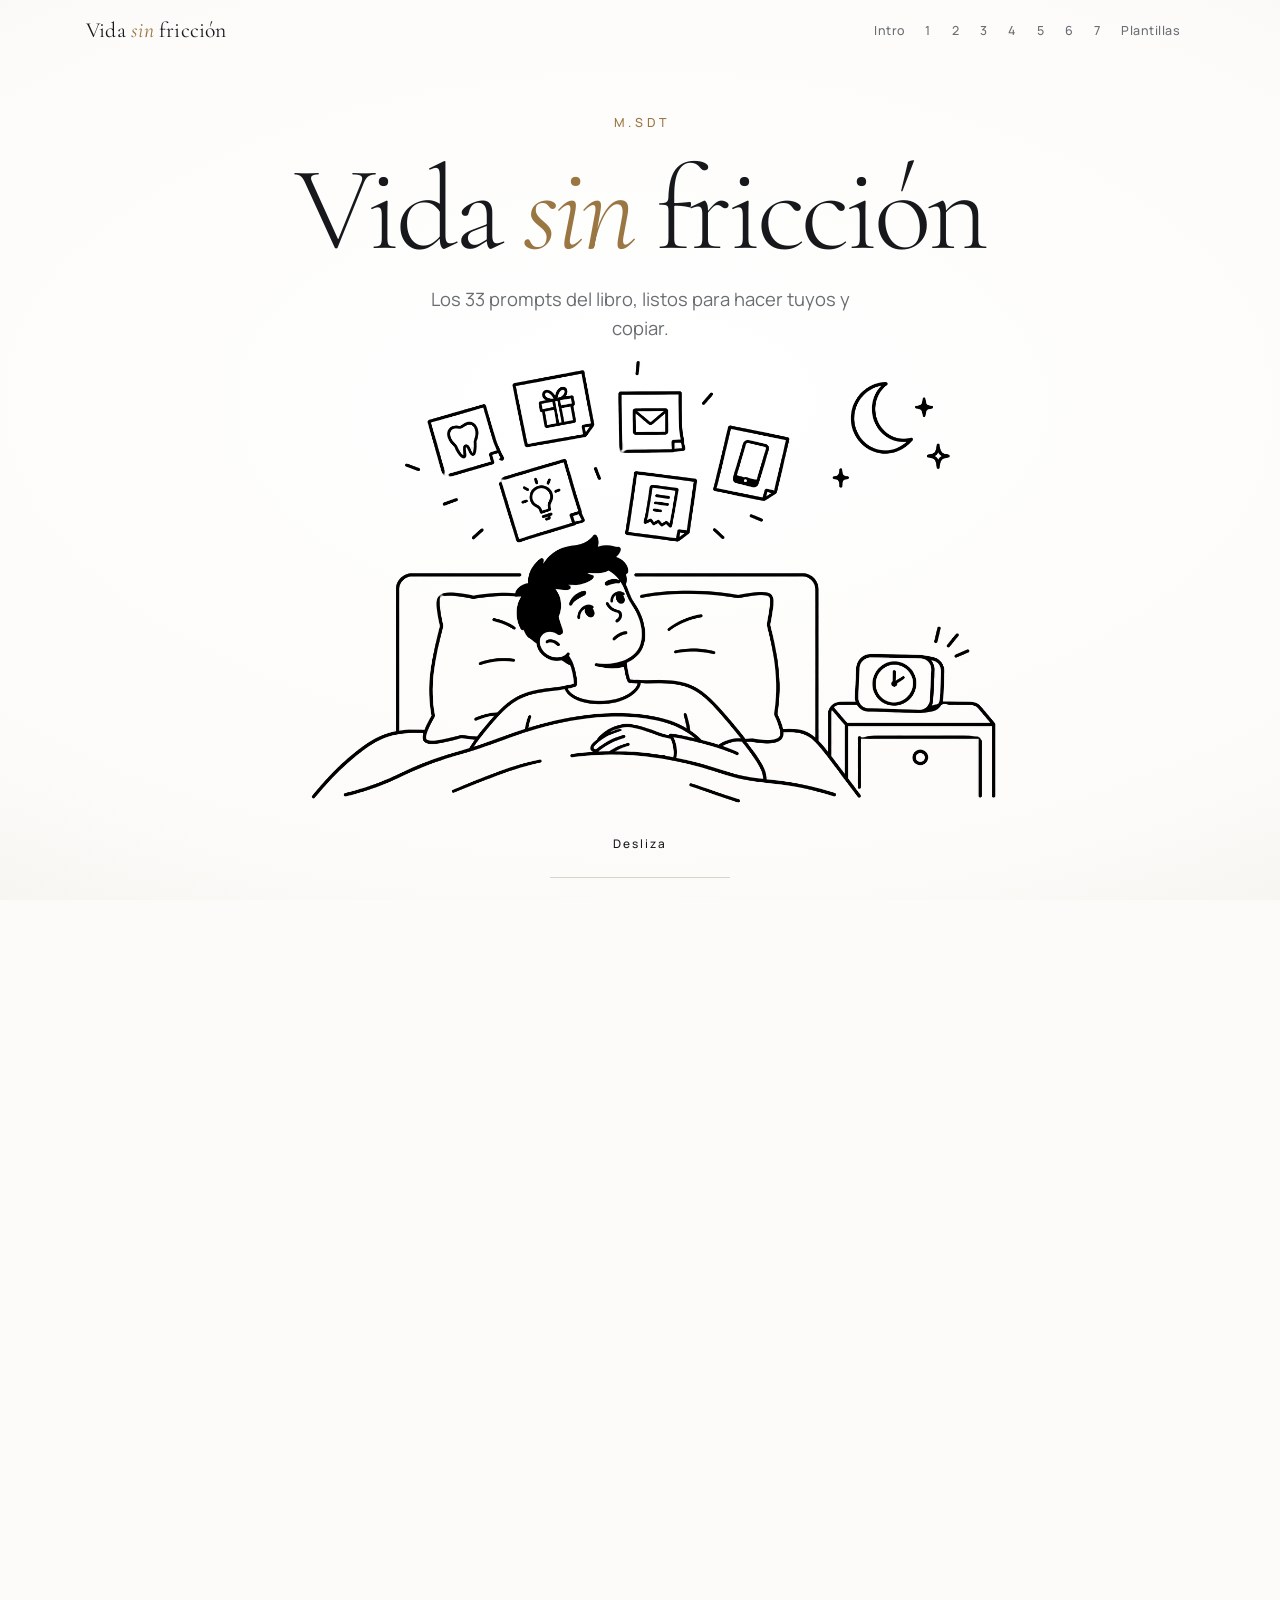
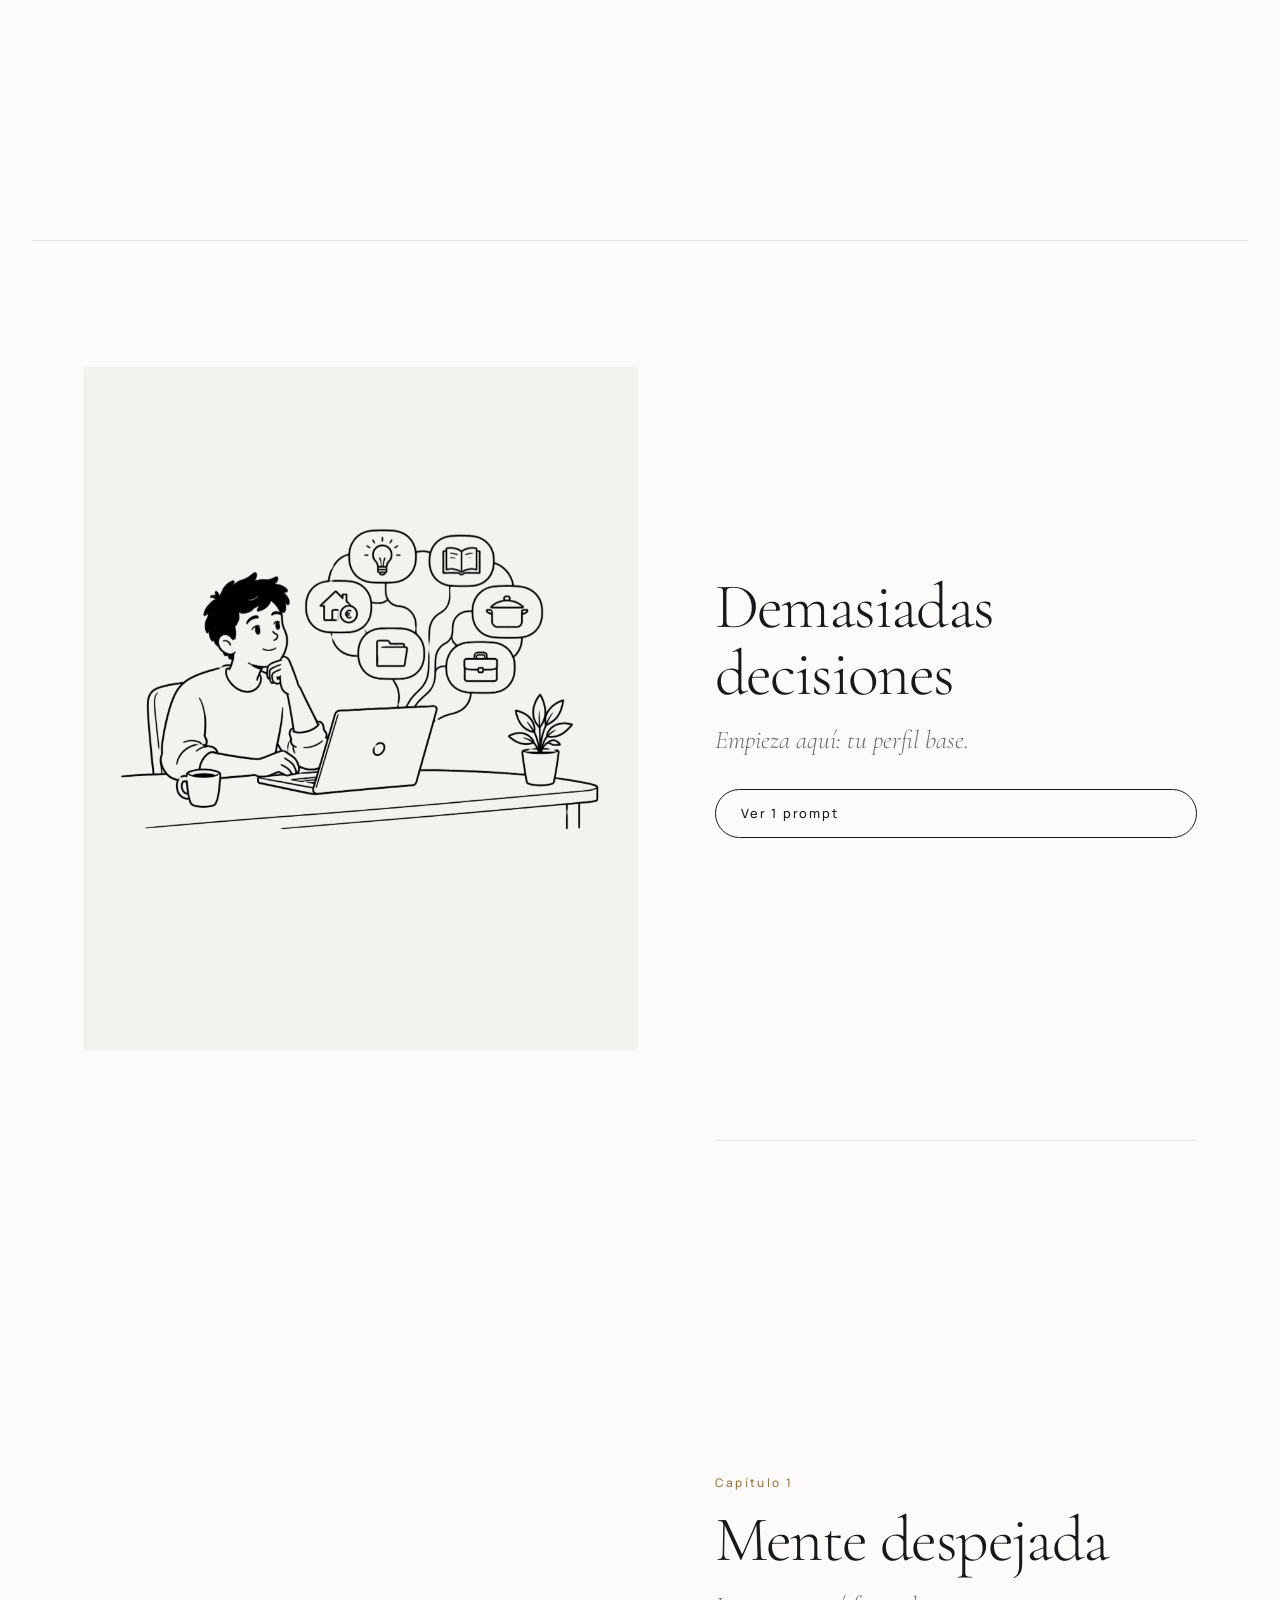
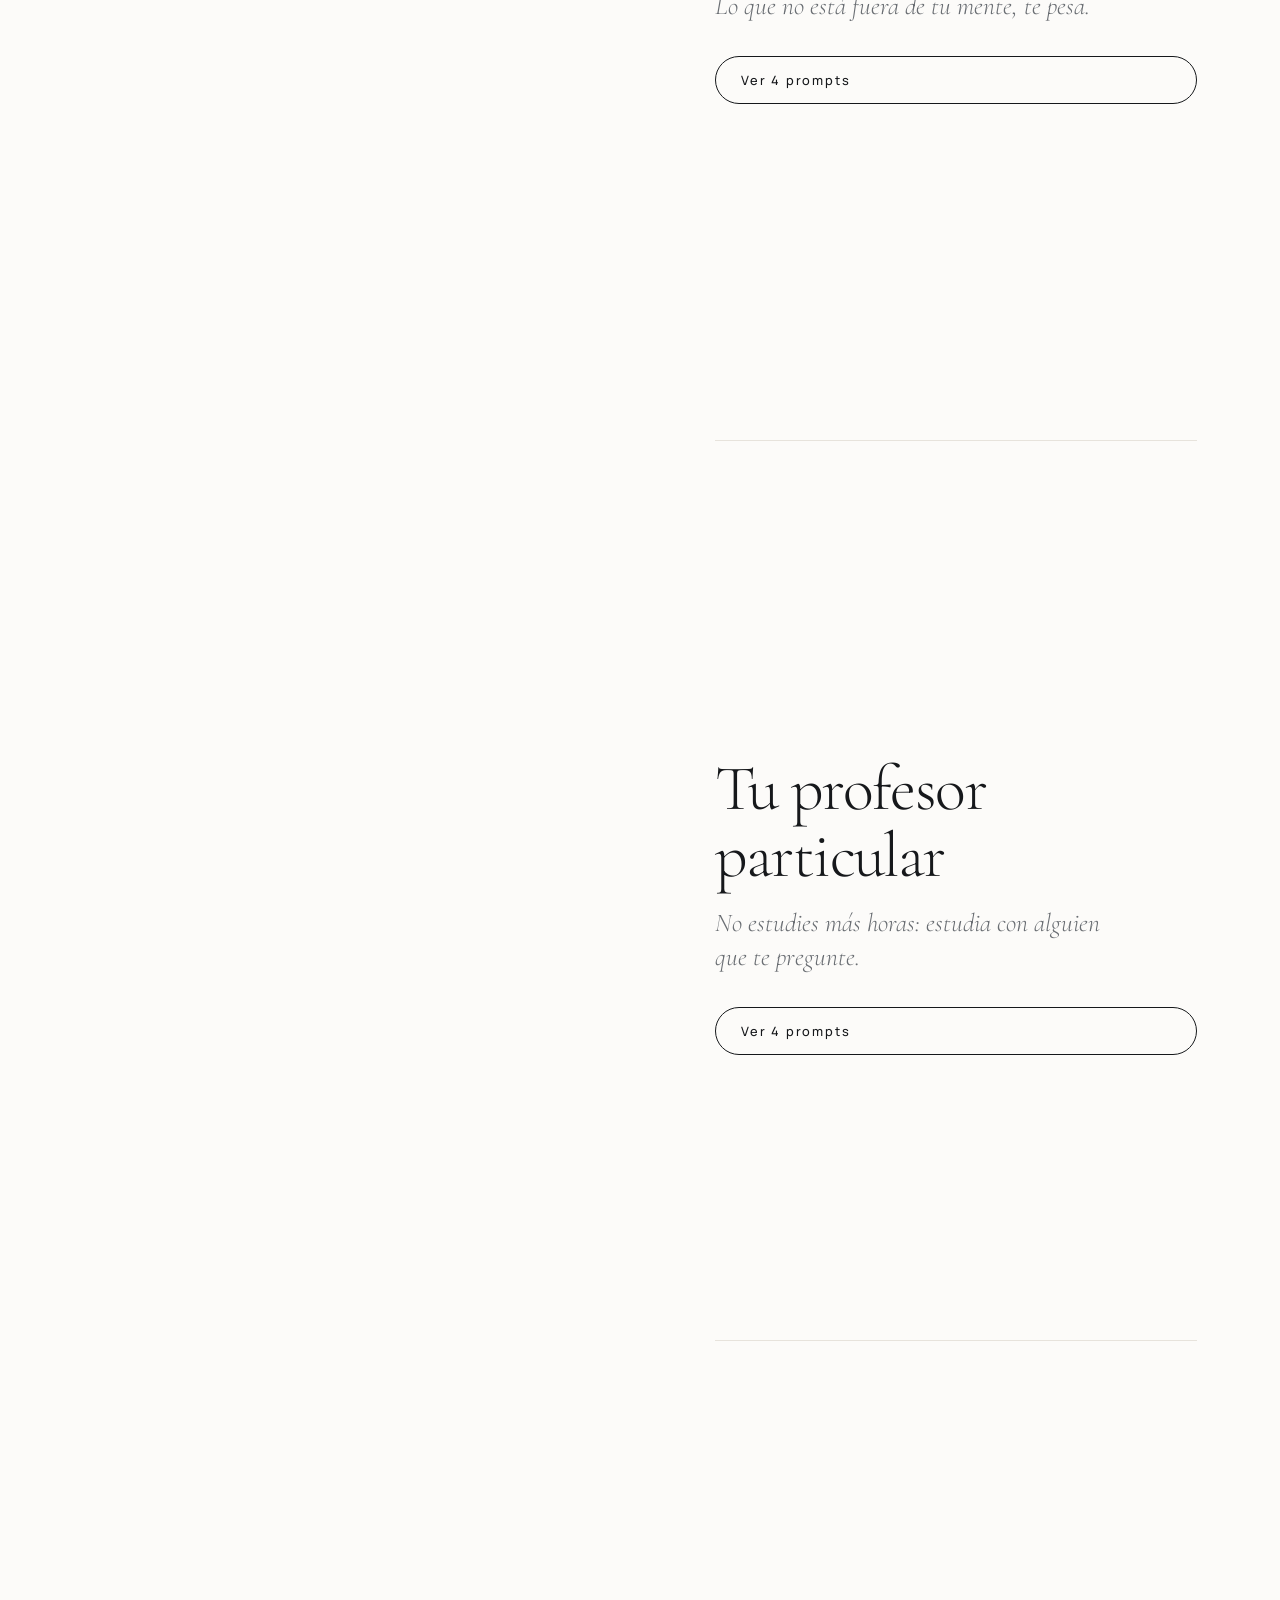
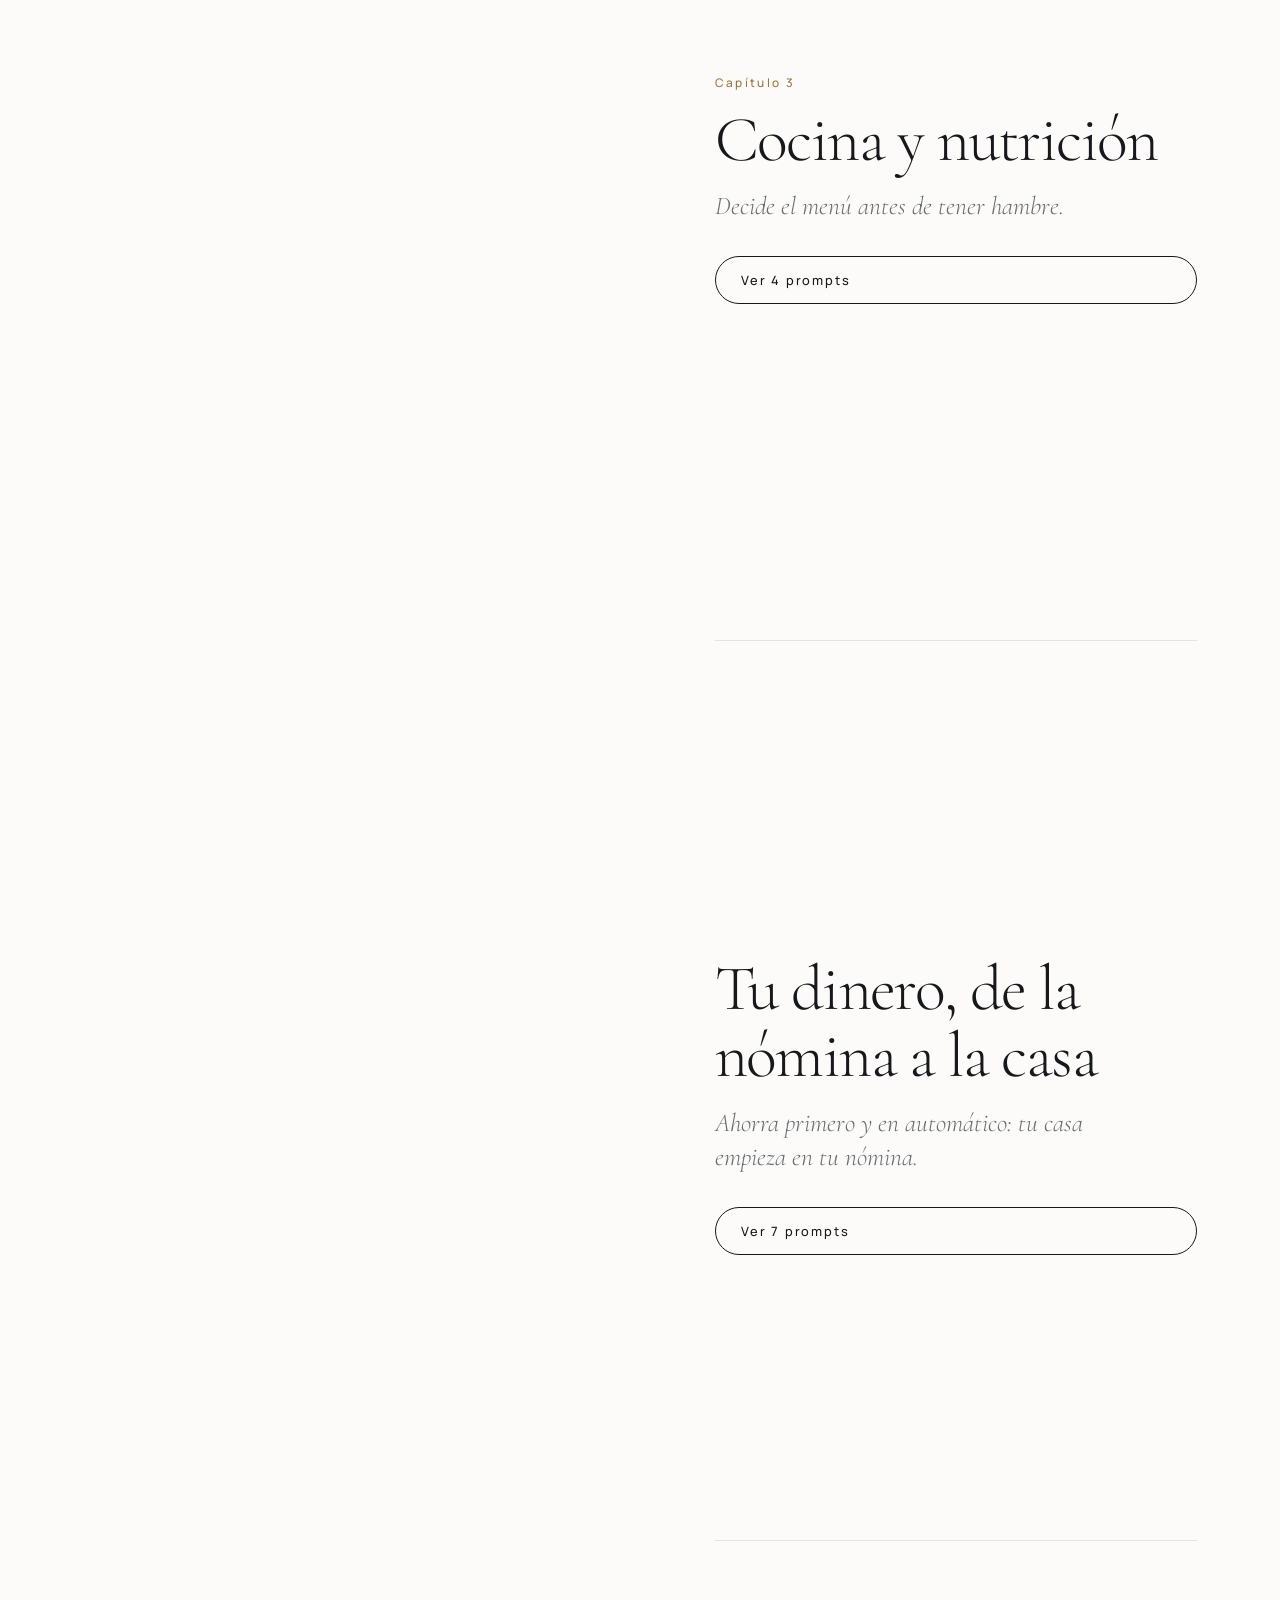
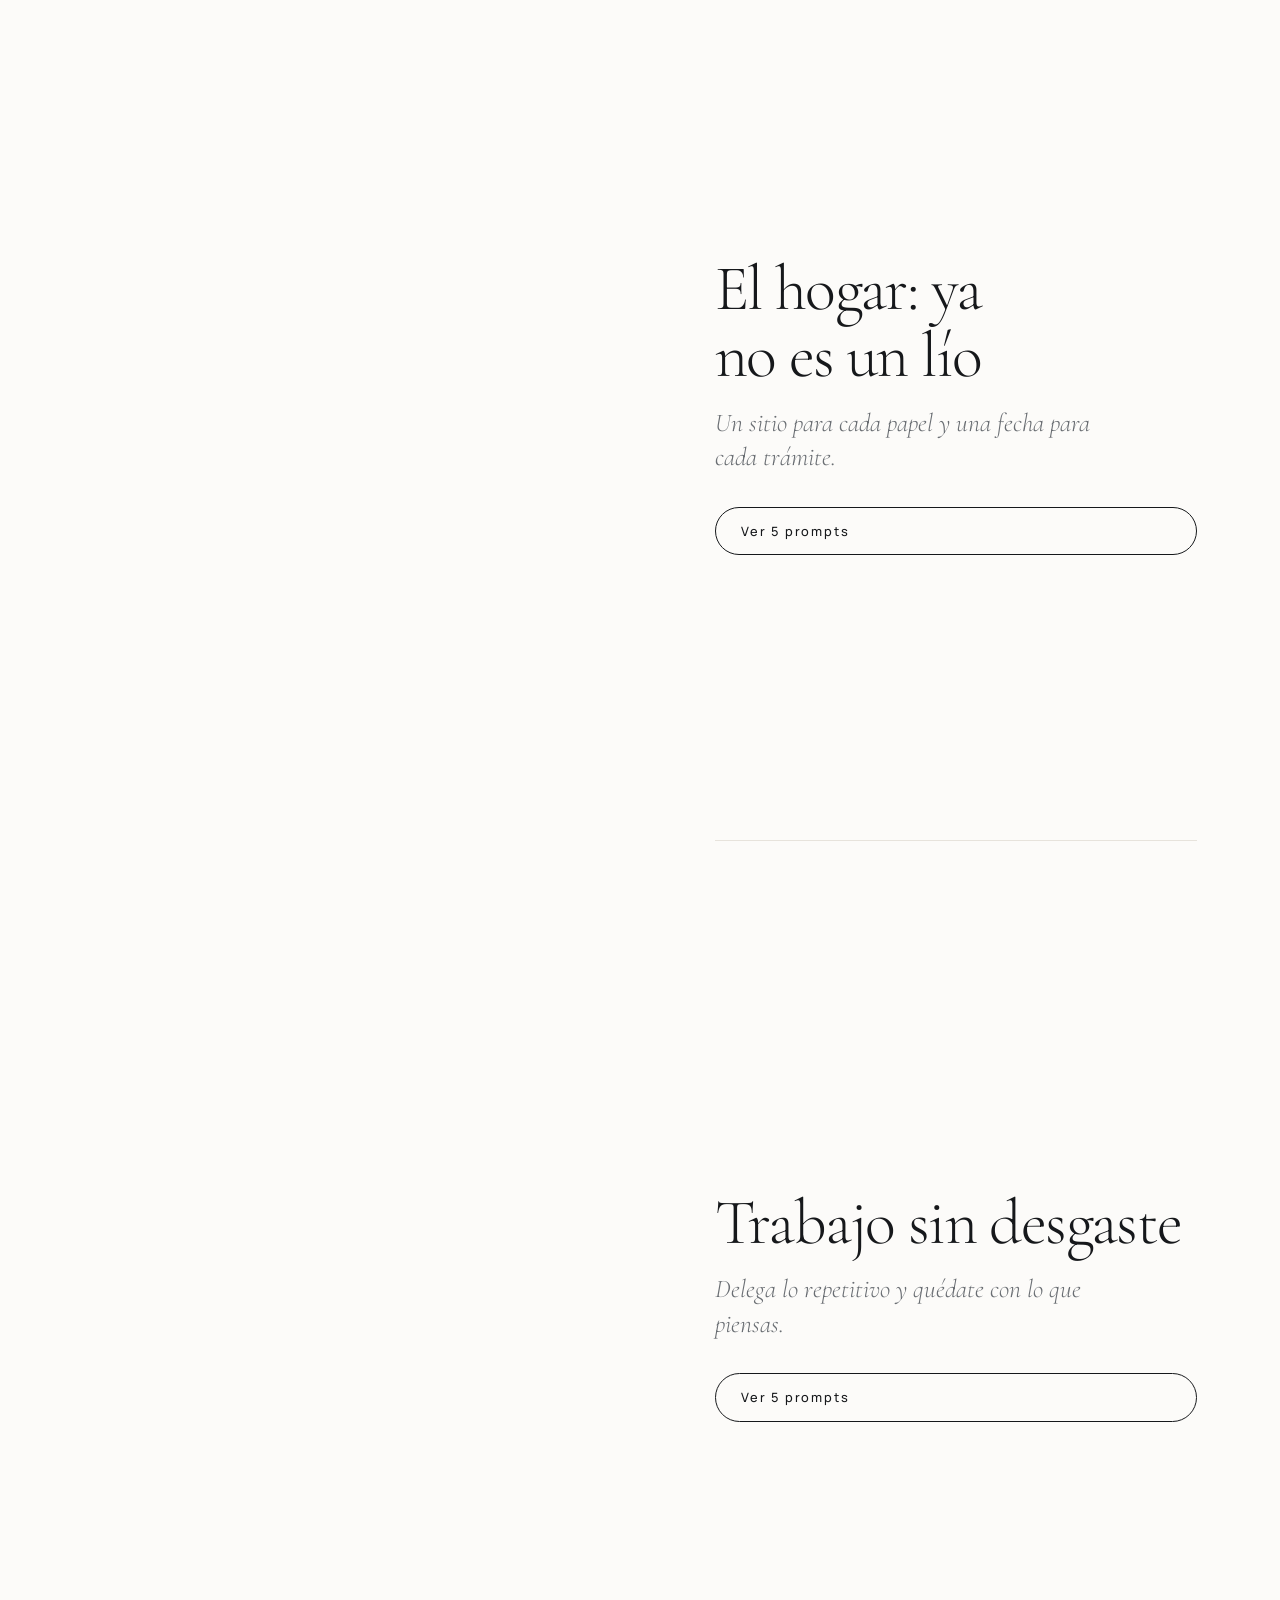
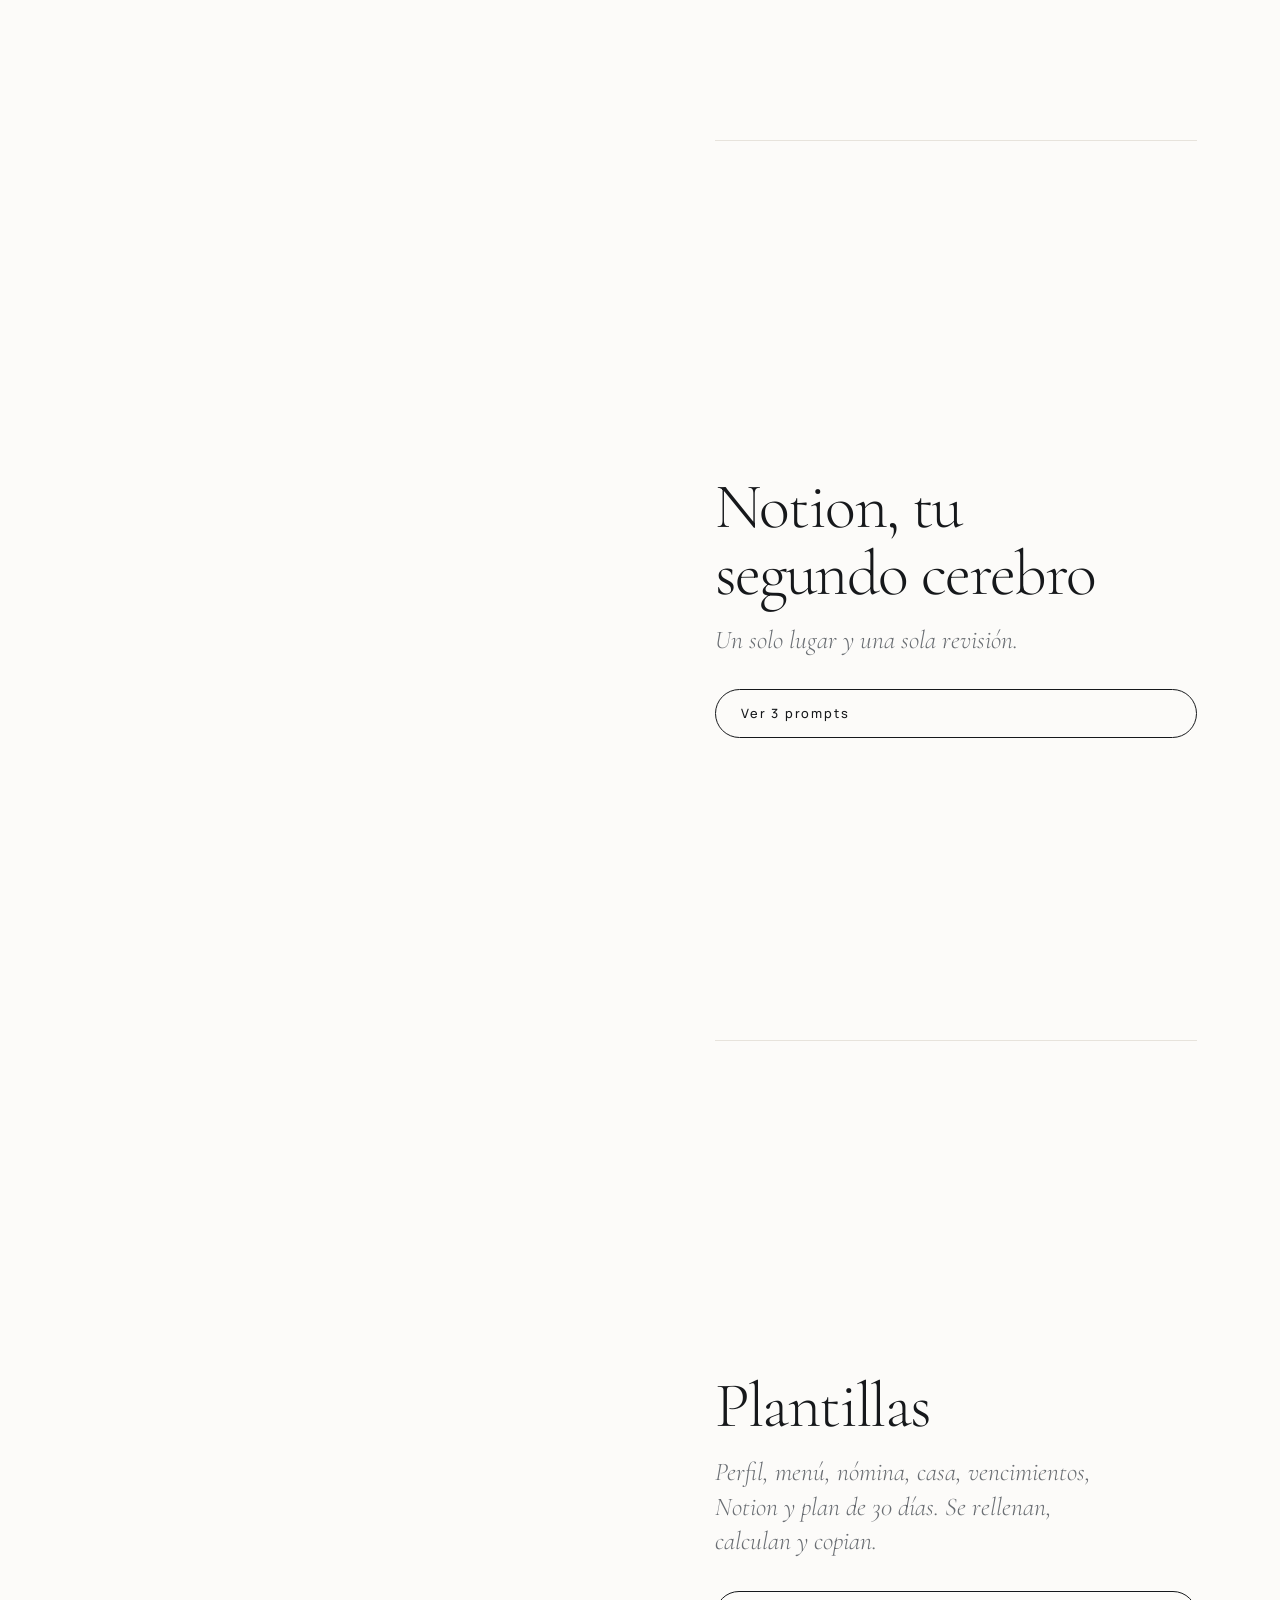
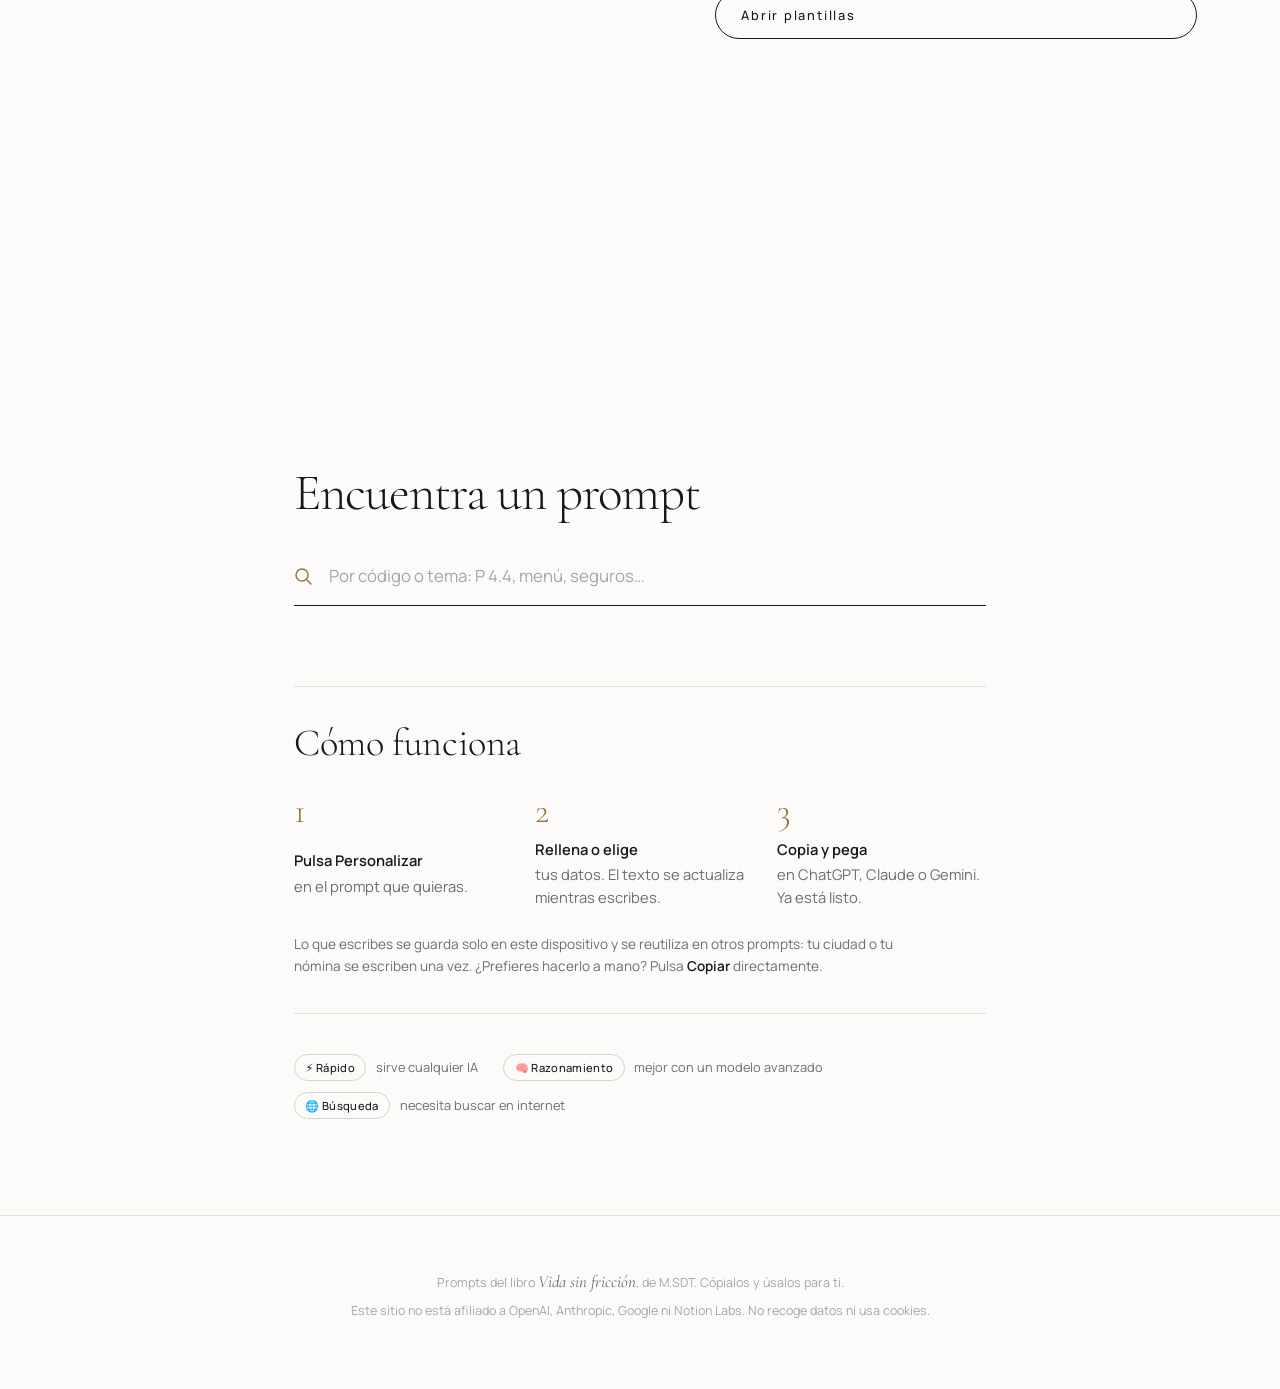
==== commit 62a0a8d1: "Firma del autor: M.SDT Co-Authored-By: Claude Opus 5.5 <noreply@anthropic.com> Claude-Session: https" ====
--- a/index.html
+++ b/index.html
@@ -3,7 +3,7 @@
 <link rel="preconnect" href="https://fonts.googleapis.com"><link rel="preconnect" href="https://fonts.gstatic.com" crossorigin>
 <link rel="stylesheet" href="https://fonts.googleapis.com/css2?family=Cormorant+Garamond:ital,wght@0,300;0,400;0,500;1,300;1,400&family=Manrope:wght@300;400;500;600&family=IBM+Plex+Mono:wght@400;500&display=swap"><meta name="color-scheme" content="light"><meta name="theme-color" content="#FCFBF9">
 <link rel="stylesheet" href="style.css"></head><body><header class="top"><div class="wrap"><a class="marca" href="">Vida <i>sin</i> fricción</a><nav aria-label="Capítulos"><a href="c0/">Intro</a><a href="c1/">1</a><a href="c2/">2</a><a href="c3/">3</a><a href="c4/">4</a><a href="c5/">5</a><a href="c6/">6</a><a href="c7/">7</a><a href="plantillas/">Plantillas</a></nav></div></header><section class="historia" id="inicio"><div class="historia-fija"><canvas id="lienzo" aria-hidden="true"></canvas>
-<div class="h-textos"><div class="h-t h-portada" data-a="0" data-b=".17"><p class="firma">Melchor</p><h1>Vida <i>sin</i> fricción</h1><p class="sub">Los 33 prompts del libro, listos para hacer tuyos y copiar.</p></div>
+<div class="h-textos"><div class="h-t h-portada" data-a="0" data-b=".17"><p class="firma">M.SDT</p><h1>Vida <i>sin</i> fricción</h1><p class="sub">Los 33 prompts del libro, listos para hacer tuyos y copiar.</p></div>
 <p class="h-t h-frase" data-a=".19" data-b=".42">Tu cabeza no es una agenda.</p>
 <p class="h-t h-frase" data-a=".44" data-b=".62">Decide una vez.</p>
 <p class="h-t h-frase" data-a=".64" data-b=".82">Repite siempre.</p>
@@ -15,4 +15,4 @@
 <li><span>1</span><div><b>Pulsa Personalizar</b> en el prompt que quieras.</div></li>
 <li><span>2</span><div><b>Rellena o elige</b> tus datos. El texto se actualiza mientras escribes.</div></li>
 <li><span>3</span><div><b>Copia y pega</b> en ChatGPT, Claude o Gemini. Ya está listo.</div></li></ol>
-<p>Lo que escribes se guarda solo en este dispositivo y se reutiliza en otros prompts: tu ciudad o tu nómina se escriben una vez. ¿Prefieres hacerlo a mano? Pulsa <b>Copiar</b> directamente.</p></section><section class="leyenda" aria-label="Niveles"><span><span class="nivel">⚡ Rápido</span> sirve cualquier IA</span><span><span class="nivel">🧠 Razonamiento</span> mejor con un modelo avanzado</span><span><span class="nivel">🌐 Búsqueda</span> necesita buscar en internet</span></section></main><script>window.PROMPTS=[{"code": "P 0.1", "name": "Perfil base", "url": "c0/#p-0-1", "cap": "Demasiadas decisiones", "q": "p 0.1 perfil base voy a pedirte ayuda para organizar varias áreas de mi vida: tiempo, comida, dinero, papeles y trabajo. mi contexto: vivo en [ciudad], con [personas], trabajo en horario [horario] y mis tareas cambian [poco / bastante]. prefiero respuestas breves, en tablas cuando sea posible. si te falta información, pregúntame antes de suponer nada. resume en 8 líneas lo que vas a recordar de mí y espera mi primera petición."}, {"code": "P 1.1", "name": "Volcado y clasificación", "url": "c1/#p-1-1", "cap": "Mente despejada", "q": "p 1.1 volcado y clasificación voy a pegarte un volcado mental sin orden. clasifícalo en cinco cajas: 1) hacer ya (menos de 2 minutos), 2) agendar (propón un día), 3) delegar (a quién), 4) esperar (a qué o a quién), 5) soltar o no depende de mí. si algo es ambiguo, pregúntame antes de clasificarlo. al final, dime las 3 acciones más importantes para hoy. volcado: [pega aquí tu lista]"}, {"code": "P 1.2", "name": "Trocear lo que te bloquea", "url": "c1/#p-1-2", "cap": "Mente despejada", "q": "p 1.2 trocear lo que te bloquea esta tarea me bloquea: [tarea]. divídela en pasos de 10 minutos como máximo. empieza por uno tan pequeño que sea imposible no hacerlo. dime cuál es el primer paso y cuánto tarda."}, {"code": "P 1.3", "name": "Cierre del día", "url": "c1/#p-1-3", "cap": "Mente despejada", "q": "p 1.3 cierre del día son las [hora]. hoy he hecho: [lista]. me queda pendiente: [lista]. ayúdame a cerrar el día: qué paso a mañana, qué descarto y cuál es mi primera acción de mañana por la mañana."}, {"code": "P 1.4", "name": "Qué depende de ti", "url": "c1/#p-1-4", "cap": "Mente despejada", "q": "p 1.4 qué depende de ti tengo esta preocupación: [texto]. sepárala en tres partes: lo que puedo controlar, lo que puedo influir y lo que no depende de mí. para lo primero, propón una acción concreta de 15 minutos como máximo."}, {"code": "P 2.1", "name": "Crea tu profesor particular", "url": "c2/#p-2-1", "cap": "Tu profesor particular", "q": "p 2.1 crea tu profesor particular quiero que seas mi profesor particular. lee mi ficha y sigue estas instrucciones durante toda la conversación.\n\nmi ficha\n· tema: [tema]\n· para qué lo quiero: [objetivo concreto, por ejemplo «entender las noticias de economía»]\n· mi nivel: [desde cero / sé lo básico / nivel medio]. lo que ya sé: [lo que sepas]\n· mi tiempo: [número] sesiones a la semana de [minutos] minutos\n· llámame [tu nombre] y tutéame\n\ntu personalidad\n· tono: [cercano y con humor / paciente y tranquilo / exigente, como un buen catedrático / directo y sin rodeos]\n· si me ves flojo, [anímame / apriétame un poco]\n\ncómo quiero el temario\n· orden: [de lo básico a lo avanzado / por preguntas de la vida real / por casos e historias reales / por proyectos prácticos]\n· extensión: [número] sesiones, cada una con un objetivo claro y una pregunta clave\n· cada [3] sesiones, una de repaso\n\ncómo quiero que me expliques\n· estilo: [con analogías de la vida diaria / con ejemplos y números / con historias reales / primero la teoría y luego la práctica]\n· apoyo visual: [mucho: esquemas, tablas y diagramas en cada idea / algo: un esquema o tabla por sesión / poco: solo texto]\n· ritmo: una idea cada vez, en menos de [150] palabras. para y comprueba que la he entendido antes de seguir\n\nfuentes y rigor\n· busca primero entre 3 y 5 fuentes fiables (organismos oficiales, universidades, manuales de referencia). cítalas y explica por qué son fiables\n· distingue siempre entre dato, teoría aceptada y opinión. si no estás seguro de algo, dilo\n\nreglas de enseñanza\n· pregunta más de lo que explicas. déjame intentarlo antes de darme la respuesta\n· si fallo, dame una pista antes que la solución\n· si acierto todo, sube la dificultad. si fallo mucho, vuelve un paso atrás\n· lleva una lista de lo que domino y de lo que me cuesta\n\npara empezar\nhazme 3 preguntas para medir mi nivel real. después, enséñame las fuentes y el temario en una tabla (sesión, objetivo, pregunta clave) y espera mi visto bueno antes de dar la primera clase."}, {"code": "P 2.2", "name": "Clase de 15 minutos", "url": "c2/#p-2-2", "cap": "Tu profesor particular", "q": "p 2.2 clase de 15 minutos empezamos la sesión [número] del temario. recuerda mi ficha, tu tono y tus reglas.\n1) calentamiento: 2 preguntas de repaso, una de la última sesión y otra de hace más de una semana.\n2) idea nueva: el objetivo de hoy, en menos de 150 palabras, con mi estilo y mi nivel de apoyo visual.\n3) ejemplo: aplícalo a [mi vida / mi trabajo / las noticias de esta semana].\n4) práctica: 3 preguntas de dificultad creciente, de una en una. espera mi respuesta. si fallo, pista antes que solución.\n5) error típico: un malentendido frecuente sobre este tema y por qué es falso.\n6) cierre: resumen de 5 líneas, una frase para recordarlo y qué veremos en la próxima sesión.\nactualiza la lista de lo que domino y de lo que me cuesta."}, {"code": "P 2.3", "name": "Examen de repaso", "url": "c2/#p-2-3", "cap": "Tu profesor particular", "q": "p 2.3 examen de repaso examen de repaso semanal. mira la lista de lo que me cuesta y dale prioridad. hazme 6 preguntas mezclando sesiones de hace 3, 7 y 15 días:\n· 2 para recordar (qué es, cómo se llama)\n· 2 para aplicar (un caso práctico con números o una situación real)\n· 2 para razonar (por qué pasa algo, qué pasaría si…)\nde una en una, esperando mi respuesta. al final dame una nota de 0 a 10, dime qué domino y qué debo repasar, y añade esos temas al calentamiento de las próximas sesiones."}, {"code": "P 2.4", "name": "Explícamelo de otra forma", "url": "c2/#p-2-4", "cap": "Tu profesor particular", "q": "p 2.4 explícamelo de otra forma no he entendido [concepto]. prueba tres caminos distintos, de uno en uno, y pregúntame después de cada uno si ya lo veo:\n1) una analogía de la vida diaria.\n2) un ejemplo paso a paso con números sencillos.\n3) un esquema visual en texto, con flechas o una tabla.\ncuando lo entienda, pídeme que te lo explique con mis palabras, como si se lo contara a un amigo. señala qué falta o qué he entendido mal, y guárdalo en la lista de lo que me cuesta si hace falta."}, {"code": "P 3.1", "name": "Crea tu asesor de cocina", "url": "c3/#p-3-1", "cap": "Cocina y nutrición", "q": "p 3.1 crea tu asesor de cocina quiero que seas mi asesor de cocina y planificación semanal. lee mi ficha y sigue estas instrucciones durante toda la conversación.\n\nmi ficha\n· somos [número] en casa: [quiénes, con edades si importa]\n· nivel de actividad: [sedentario / camino bastante / hago deporte [días] por semana]\n· horario de comidas: [desayuno a las …, comida a las …, cena a las …]\n· tiempo para cocinar: entre semana [minutos], fin de semana [minutos]\n· presupuesto semanal aproximado: [euros]\n· me encanta: [lista]\n· no me gusta: [lista]\n· no puedo comer (alergias o intolerancias): [lista o «nada»]\n\nestilo de cocina\n· quiero: [cocina casera española de toda la vida / mediterránea / de mi región: …]\n· como referencia: [el estilo sencillo de un cocinero conocido, por ejemplo arguiñano / la cocina de mi abuela / platos de menú del día]\n· nada de: [recetas de influencer / productos «fit» o light / ingredientes raros o caros / lo que tú quieras evitar]\n\nqué necesito cada semana\n1. menú de lunes a domingo con desayuno, comida y cena: nombre del plato y una línea de por qué está ahí.\n2. lista de la compra por secciones del súper (fruta y verdura, carne, pescado, huevos y lácteos, legumbres, pan y cereales, conservas, básicos), con cantidades aproximadas.\n3. recetas de los platos principales: ingredientes, cantidades, pasos, tiempo y dificultad.\n\nreglas\n· comida real y de temporada, de supermercado normal\n· verdura todos los días; alterna pescado, carne, huevos y legumbres\n· reutiliza ingredientes entre platos para no tirar comida\n· no cuentes calorías salvo que te lo pida\n· varía cada semana, pero repite los platos que te diga que me han gustado\n· tono cercano y práctico, sin lenguaje de dieta\n\npara empezar\nhazme hasta 5 preguntas para afinar lo que falte. después, resume en 8 líneas lo que vas a recordar de mí y espera a que te pida el primer menú."}, {"code": "P 3.2", "name": "Menú de la semana", "url": "c3/#p-3-2", "cap": "Cocina y nutrición", "q": "p 3.2 menú de la semana prepárame el menú de esta semana. planes que cambian cosas: [cenas fuera, días con prisa, invitados]. en la nevera y la despensa tengo: [lista], úsalo primero. la semana pasada me gustó: [platos], y no me gustó: [platos]. dame el menú en una tabla, la lista de la compra por secciones y las recetas de los platos principales."}, {"code": "P 3.3", "name": "Qué cocino con lo que tengo", "url": "c3/#p-3-3", "cap": "Cocina y nutrición", "q": "p 3.3 qué cocino con lo que tengo tengo [ingredientes] y [minutos] minutos. dame 3 recetas caseras y sencillas que pueda hacer con eso y lo básico de la despensa (aceite, sal, ajo, cebolla, especias). para cada una: ingredientes, pasos cortos y tiempo. ordénalas de más rápida a más elaborada."}, {"code": "P 3.4", "name": "Sesión de cocina por tandas", "url": "c3/#p-3-4", "cap": "Cocina y nutrición", "q": "p 3.4 sesión de cocina por tandas con el menú de esta semana, organízame una sesión de cocina de [minutos] minutos el domingo. dime qué bases preparar (guisos, legumbres, verduras asadas, salsas, arroz…), en qué orden para aprovechar fuegos y horno, qué cortar mientras algo se cocina y cómo guardar cada cosa: nevera, cuántos días, o congelador."}, {"code": "P 4.1", "name": "Crea tu asesor de finanzas de casa", "url": "c4/#p-4-1", "cap": "Tu dinero, de la nómina a la casa", "q": "p 4.1 crea tu asesor de finanzas de casa quiero que seas mi asesor de finanzas domésticas. lee mi ficha y sigue estas instrucciones durante toda la conversación.\n\nmi ficha\n· vivo [solo / en pareja / con familia: …]\n· ingresos mensuales netos aproximados: [cantidad o rango]\n· gastos fijos que conozco: [alquiler o hipoteca, luz, seguros, transporte…]\n· mi objetivo: [ahorrar para la entrada de una vivienda / tener un colchón para imprevistos / dejar de llegar justo a fin de mes]\n· ahorro que me gustaría apartar cada mes: [cantidad o «ayúdame a calcularlo»]\n\ntu estilo\n· tono: [cercano y paciente / directo y sin rodeos]\n· formato: [tablas y cifras / explicaciones sencillas / las dos cosas]\n\nqué necesito\n1. unas categorías de gasto sencillas para mi vida (como máximo 10).\n2. un reparto mensual: ahorro primero, después fijos y lo que queda para el día a día, con un límite semanal.\n3. cada mes, cuando te pegue mis movimientos: gasto por categoría, comparación con el reparto, tres fugas y una sola acción para el mes siguiente.\n\nreglas\n· explícame todo con números sencillos\n· no me recomiendes productos financieros concretos ni me digas en qué invertir\n· si algo depende de impuestos o de leyes, dímelo y recomiéndame consultarlo con un profesional\n· nunca me pidas números de cuenta, tarjetas ni contraseñas\n\npara empezar\nhazme hasta 5 preguntas para afinar lo que falte y, después, propón mis categorías y mi reparto en una tabla."}, {"code": "P 4.2", "name": "Revisión del mes", "url": "c4/#p-4-2", "cap": "Tu dinero, de la nómina a la casa", "q": "p 4.2 revisión del mes revisión de [mes]. te pego mis movimientos (fecha, concepto, importe), sin datos personales: [pegar]. clasifícalos en mis categorías y dame: 1) una tabla de gasto por categoría frente a mi reparto, 2) las tres fugas más grandes, 3) los gastos pequeños que se repiten y cuánto suman al año, y 4) una sola acción para el mes que viene."}, {"code": "P 4.3", "name": "Cazador de suscripciones", "url": "c4/#p-4-3", "cap": "Tu dinero, de la nómina a la casa", "q": "p 4.3 cazador de suscripciones busca en estos movimientos todos los cargos que se repiten cada mes o cada año: [pegar]. haz una tabla con el servicio, lo que cuesta al mes y al año, y una columna vacía para que yo marque si lo uso. después dime cuánto ahorraría al año si cancelo los que no uso."}, {"code": "P 4.4", "name": "¿Lo compro?", "url": "c4/#p-4-4", "cap": "Tu dinero, de la nómina a la casa", "q": "p 4.4 ¿lo compro? actúa como asesor de compras independiente y prudente. no me vendas nada: ayúdame a decidir con números.\n\nla compra\n- qué quiero comprar: [producto o servicio, modelo concreto]\n- precio que he visto: [precio] en [tienda]\n- para qué lo necesito: [uso principal]\n- cuánto lo usaré: [a diario / cada semana / de vez en cuando]\n- forma de pago que estoy pensando: [al contado / a plazos / financiado por la tienda / tarjeta]\n\nmi situación\n- ingresos netos al mes: [cantidad]\n- gastos fijos al mes: [cantidad]\n- colchón para imprevistos: [cantidad o «no tengo»]\n- mi objetivo de ahorro: [entrada de una casa / colchón / otro] y lo que llevo: [cantidad]\n\nhaz esto, en orden:\n1. hazme primero hasta 5 preguntas si te falta algo importante. espera mis respuestas.\n2. calcula cuántas horas de mi trabajo cuesta y cuántos meses retrasa mi objetivo de ahorro.\n3. estima el coste total de tenerlo: mantenimiento, seguros, consumibles, suscripciones y reventa aproximada a [2 / 3 / 5] años.\n4. si hay pago a plazos o financiación, muéstrame el coste total y la tae (si puedo darte el dato). avísame de comisiones y letra pequeña.\n5. busca en la web el precio actual en al menos 3 tiendas de españa, opciones reacondicionadas o de segunda mano, y si suele bajar en alguna época del año. indica las fuentes.\n6. dame 2 alternativas: una más barata y una de mejor calidad-precio.\n7. termina con un veredicto: [comprar ya / esperar / no comprar], con las 3 razones principales y lo que tendría que pasar para cambiar de opinión.\n\nreglas: separa los datos que te doy de tus estimaciones, no inventes precios y pon los cálculos en una tabla."}, {"code": "P 4.5", "name": "Tu asesor para comprar casa", "url": "c4/#p-4-5", "cap": "Tu dinero, de la nómina a la casa", "q": "p 4.5 tu asesor para comprar casa quiero que seas mi asesor para comprar una vivienda en españa. explícame todo como a alguien que nunca ha comprado una casa. no me recomiendes bancos, inmobiliarias ni productos concretos, y cita siempre tus fuentes.\n\nmi situación\n· quiero comprar en [ciudad o zona, comunidad autónoma], una vivienda [nueva / de segunda mano] de unos [precio] €\n· compro [solo / con otra persona]. ingresos netos al mes: [cantidad] €. ahorros: [cantidad] €\n· lo que necesito de la casa: [habitaciones, cerca de…, ascensor…]\n· mi plazo: [cuándo quiero comprar]\n\ncómo vamos a trabajar\nvamos fase a fase: 1) ¿me lo puedo permitir?, 2) buscar, 3) revisar el piso, 4) negociar y arras, 5) hipoteca, 6) firma y después. en cada fase:\n· explícame qué se decide y qué errores son los más comunes\n· haz los números con mis datos, en tablas\n· dame una lista de comprobación y las preguntas que debo hacer\n· dime qué documento pedir y qué debe revisar un profesional\n\npara empezar\nhazme las preguntas que necesites y empecemos por la fase 1: cuánto dinero necesito en total, incluidos impuestos y gastos de mi comunidad, y qué cuota de hipoteca sería razonable para mí."}, {"code": "P 4.6", "name": "Analista de inversiones", "url": "c4/#p-4-6", "cap": "Tu dinero, de la nómina a la casa", "q": "p 4.6 analista de inversiones actúa como un analista financiero didáctico, no como asesor. no me recomiendes productos concretos ni me digas qué comprar o vender.\nmi situación: tengo [cantidad o porcentaje] en [cuenta, depósito, fondos, acciones, plan de pensiones…], mi horizonte es de [años] y mi objetivo es [objetivo]. mi tolerancia a las caídas es [baja / media / alta].\n1) explícame en lenguaje sencillo cómo está repartido mi dinero y qué riesgos y costes tiene cada parte.\n2) calcula con números aproximados qué efecto tienen las comisiones a 10 y 20 años.\n3) plantea 2 o 3 escenarios («si el mercado cae un 30 %…», «si subo mi aportación…»).\n4) dame 5 preguntas para hacerle a mi banco o a un asesor.\ncita tus fuentes y dime qué datos debo comprobar yo en la web oficial."}, {"code": "P 4.7", "name": "Cartera contra la inflación", "url": "c4/#p-4-7", "cap": "Tu dinero, de la nómina a la casa", "q": "p 4.7 cartera contra la inflación actúa como un analista de carteras didáctico e independiente. no eres mi asesor: no me recomiendes productos concretos ni me digas qué comprar. ayúdame a entender y comparar opciones.\n\nmi punto de partida\n- patrimonio que quiero invertir: [cantidad]\n- cómo está repartido ahora: [x % fondos de bolsa / x % renta fija / x % depósitos o cuenta / otros]\n- aportación mensual: [cantidad]\n- horizonte: [años] y para qué: [jubilación / independencia financiera / otro]\n- dinero que necesitaré antes: [cantidad y fecha, p. ej. entrada de una casa, o «ninguno»]\n- tolerancia a caídas: [aguanto un -10 % / un -25 % / un -40 % sin vender]\n- experiencia: [fondos indexados / acciones / bonos / etf / ninguna de estas]\n\nhaz esto, en orden:\n1. hazme hasta 5 preguntas si te falta algo importante. espera mis respuestas.\n2. busca la inflación actual en españa (ipc del ine) y las previsiones del banco de españa o del bce. cita fuentes y fechas.\n3. calcula cuánto poder de compra pierde mi dinero en [5 / 10 / 20] años si lo dejo como está.\n4. propón 3 repartos de ejemplo —[conservador / equilibrado / dinámico]— entre renta variable, renta fija (corto y largo plazo) y activos ligados a la inflación. para cada uno: rentabilidad real esperada (descontada la inflación), caída máxima histórica aproximada y en qué escenarios sufre.\n5. explica cómo se comportaron estos repartos en periodos de inflación alta, como 2022. separa datos históricos de estimaciones.\n6. separa el dinero que necesitaré antes de [fecha] del dinero a largo plazo, y dime dónde tendría sentido cada uno por tipo de producto (no por nombre comercial).\n7. explícame los costes (comisiones, ter) y la fiscalidad básica en españa de cada tipo de producto, incluido el traspaso entre fondos sin tributar. indica qué norma lo regula y que debo comprobarlo en la aeat.\n8. termina con una regla de rebalanceo sencilla [una vez al año / cuando una parte se desvíe más de 5 puntos] y 5 preguntas para un asesor registrado en la cnmv.\n\nreglas: no inventes rentabilidades, marca cada cifra como dato o estimación y pon las comparaciones en una tabla."}, {"code": "P 5.1", "name": "Tu gestor del hogar", "url": "c5/#p-5-1", "cap": "El hogar: ya no es un lío", "q": "p 5.1 tu gestor del hogar actúa como mi gestor administrativo del hogar: ordenado, claro y prudente. me ayudas a tener mis papeles organizados y a no olvidar ningún trámite.\n\nmi hogar\n· vivo en: [piso de alquiler / vivienda en propiedad / con mi familia]\n· comunidad autónoma: [comunidad]\n· personas en casa: [número y quiénes]\n· vehículos: [ninguno / coche / moto / varios]\n· seguros que tengo: [hogar / coche / vida / salud / mascota / otros]\n\ntu estilo\n· tono: [cercano / directo y breve]\n· formato: [tablas / listas cortas]\n\nqué necesito\n1. una estructura de carpetas y una regla para nombrar archivos.\n2. una lista de los documentos que debería tener y no tengo.\n3. un calendario anual de trámites y vencimientos típicos para alguien como yo.\n4. cada vez que te pase un documento, una ficha con: qué es, importe, fechas clave y qué tengo que hacer.\n\nreglas\n· no me pidas dni, números de cuenta, de póliza ni contraseñas\n· si algo depende de leyes o impuestos, dime qué norma lo regula y que lo compruebe en la fuente oficial\n· si no estás seguro de una fecha o un dato, dilo\n\npara empezar\nhazme hasta 5 preguntas para completar lo que falte y, después, propón mis carpetas y mi calendario en una tabla."}, {"code": "P 5.2", "name": "Ficha de documento", "url": "c5/#p-5-2", "cap": "El hogar: ya no es un lío", "q": "p 5.2 ficha de documento te paso un documento sin datos personales: [pegar texto o subir foto]. hazme una ficha con: tipo de documento, entidad, importe y periodicidad, fechas clave (inicio, renovación, vencimiento), qué tengo que hacer y cuándo, y el nombre de archivo con el formato [año-mes tipo entidad]. si hay letra pequeña importante (permanencias, penalizaciones, renovación automática), destácala."}, {"code": "P 5.3", "name": "Gestor de seguros", "url": "c5/#p-5-3", "cap": "El hogar: ya no es un lío", "q": "p 5.3 gestor de seguros actúa como un analista de seguros independiente. no me vendas ninguna compañía.\n\nte paso mis pólizas sin datos personales: [pegar condiciones o resumen de cada una: hogar / coche / vida / salud / otras].\n\n1. haz una tabla con cada seguro: qué cubre, qué excluye, franquicia, precio anual, fecha de renovación y si se renueva solo.\n2. señala solapes: coberturas que pago dos veces (asistencia en viaje, responsabilidad civil, defensa jurídica…).\n3. señala huecos: riesgos importantes para alguien en mi situación [vivo de alquiler / tengo hipoteca / tengo hijos / teletrabajo] que no tengo cubiertos.\n4. para el seguro de [tipo], que vence el [fecha], busca en la web 3 ofertas comparables en españa y compáralas con la mía en la misma tabla. cita las fuentes.\n5. dime cómo y con cuánta antelación tengo que avisar si quiero cambiar, y qué norma lo regula. recuérdame que lo compruebe en mi póliza.\n6. prepárame un mensaje breve para pedir a mi aseguradora que mejore el precio.\n\nreglas: separa datos de estimaciones y avísame de carencias o coberturas que perdería al cambiar."}, {"code": "P 5.4", "name": "Tu ayudante para la Renta", "url": "c5/#p-5-4", "cap": "El hogar: ya no es un lío", "q": "p 5.4 tu ayudante para la renta actúa como un ayudante fiscal didáctico para la declaración de la renta en españa. no eres mi asesor ni presentas nada por mí: me ayudas a revisar y a preparar preguntas.\n\nmi situación en [año del ejercicio]\n· comunidad autónoma: [comunidad]\n· ingresos: [nómina de una empresa / varias / pensión / autónomo / alquileres]\n· vivienda: [alquiler / hipoteca firmada antes de 2013 / propiedad sin hipoteca / vivo con mi familia]\n· familia: [soltero / pareja / hijos y edades / mayores a cargo]\n· otros: [plan de pensiones / donativos / cuota sindical / venta de acciones o fondos / criptomonedas / ninguno]\n\nhaz esto, en orden:\n1. hazme hasta 5 preguntas si falta algo importante.\n2. busca las fechas de la campaña de este año en la web de la agencia tributaria y dímelas.\n3. dame la lista de documentos que debería reunir.\n4. repasa las deducciones estatales y de mi comunidad que podrían aplicarme. para cada una: requisito, límite y norma o página oficial. marca las que no estés seguro de que sigan vigentes.\n5. explícame qué revisar en el borrador antes de confirmarlo: datos personales, inmuebles, retenciones y deducciones.\n6. dime si conviene comparar declaración conjunta e individual en mi caso.\n7. termina con las preguntas que llevaría a un asesor fiscal si mi caso tiene algo complejo.\n\nreglas: no inventes cifras ni artículos, cita fuentes oficiales y separa lo que es seguro de lo que debo comprobar."}, {"code": "P 5.5", "name": "Calendario de vencimientos", "url": "c5/#p-5-5", "cap": "El hogar: ya no es un lío", "q": "p 5.5 calendario de vencimientos con estas fichas de mis documentos [pegar fichas], hazme un calendario de [año] en una tabla: fecha, trámite, importe aproximado y qué hacer. añade un aviso 30 días antes de cada vencimiento. al final, dame la lista en un formato que pueda copiar a mi calendario: una línea por evento con fecha y título."}, {"code": "P 6.1", "name": "Tu asistente de trabajo", "url": "c6/#p-6-1", "cap": "Trabajo sin desgaste", "q": "p 6.1 tu asistente de trabajo actúa como mi asistente de trabajo: organizado, directo y discreto. tu misión es quitarme trabajo repetitivo y ayudarme a centrarme en lo importante.\n\nmi trabajo\n· puesto y sector: [puesto] en [sector]\n· tareas que más se repiten: [correos / reuniones / informes / atención a clientes / documentación…]\n· personas con las que trato: [equipo / jefes / clientes / proveedores]\n· mi mejor hora para pensar: [mañana / mediodía / tarde]\n· herramientas que uso: [correo, calendario, hoja de cálculo, programa de la empresa…]\n\ntu estilo\n· tono de mis textos: [formal / cercano pero profesional / muy breve]\n· formato: [listas / tablas / texto listo para pegar]\n\nqué necesito\n1. borradores de correos, actas e informes con mi tono.\n2. que conviertas notas desordenadas en tareas claras con responsable y fecha.\n3. un cierre del día: qué he hecho, qué queda y la tarea más importante de mañana.\n4. que me avises cuando algo debería decidirlo yo y no tú.\n\nreglas\n· si te falta contexto, pregunta antes de inventar\n· no uses datos personales ni confidenciales: si te los pego por error, avísame\n· marca con [comprobar] cualquier dato o cifra que no te haya dado yo\n\npara empezar\nhazme hasta 5 preguntas sobre mi trabajo y propón las tres tareas que más tiempo me podrías ahorrar."}, {"code": "P 6.2", "name": "Bandeja de entrada", "url": "c6/#p-6-2", "cap": "Trabajo sin desgaste", "q": "p 6.2 bandeja de entrada te paso [número] correos sin datos confidenciales: [pegar]. clasifícalos en una tabla: [responder hoy / esta semana / solo leer / archivar]. para cada uno, resume en una línea qué me piden. después, redacta respuestas breves para los de «responder hoy», con tono [formal / cercano], y marca con [comprobar] cualquier dato que debas confirmar."}, {"code": "P 6.3", "name": "De reunión a tareas", "url": "c6/#p-6-3", "cap": "Trabajo sin desgaste", "q": "p 6.3 de reunión a tareas estas son mis notas de la reunión sobre [tema], sin nombres de clientes ni datos confidenciales: [pegar notas o transcripción]. devuélveme: 1) un resumen de 5 líneas, 2) las decisiones tomadas, 3) una tabla de tareas con responsable y fecha, 4) las dudas abiertas y 5) un correo de seguimiento listo para enviar al equipo."}, {"code": "P 6.4", "name": "Primer borrador", "url": "c6/#p-6-4", "cap": "Trabajo sin desgaste", "q": "p 6.4 primer borrador necesito un [informe / propuesta / presentación / procedimiento] sobre [tema] para [quién lo va a leer]. objetivo: [informar / convencer / pedir una decisión]. extensión: [una página / 5 diapositivas / lo justo]. datos que tengo: [pegar].\n1. propón primero un índice y espera mi visto bueno.\n2. después, escribe el borrador con frases cortas y un resumen al principio.\n3. marca con [comprobar] todo lo que no salga de mis datos.\n4. al final, dame 3 preguntas difíciles que podría hacerme quien lo lea."}, {"code": "P 6.5", "name": "Cazador de tareas repetitivas", "url": "c6/#p-6-5", "cap": "Trabajo sin desgaste", "q": "p 6.5 cazador de tareas repetitivas esta es la lista de tareas que he apuntado durante una semana, con el tiempo aproximado de cada una: [pegar lista].\n1. agrupa las que son parecidas.\n2. ordénalas en una tabla por tiempo total a la semana y por lo fácil que es delegarlas en una ia (alta / media / baja).\n3. elige conmigo las 5 que más tiempo me ahorrarían.\n4. para cada una, escribe un prompt reutilizable con corchetes para lo que cambia, siguiendo esta estructura: papel de la ia, contexto, tarea y formato.\n5. dime cuáles sería mejor no delegar y por qué."}, {"code": "P 7.1", "name": "Arquitecto de tu segundo cerebro", "url": "c7/#p-7-1", "cap": "Notion, tu segundo cerebro", "q": "p 7.1 arquitecto de tu segundo cerebro actúa como un experto en notion y en organización personal. ayúdame a montar mi segundo cerebro, sencillo y fácil de mantener.\n\nmi situación\n· sistemas que uso del libro: [notas / estudio / cocina / finanzas / hogar / trabajo]\n· dispositivo principal: [móvil / ordenador / los dos]\n· tiempo que quiero dedicarle: [15 minutos a la semana / más]\n· nivel con notion: [nunca lo he usado / lo básico / lo uso a menudo]\n\nqué necesito\n1. para cada sistema, una base de datos con 4 o 5 columnas como máximo: nombre, tipo de columna y para qué sirve.\n2. una vista útil para cada una (por ejemplo, «vence este mes» en hogar).\n3. una página principal que lo enlace todo.\n4. si estás conectado a mi notion, créalo dentro de la página «mi segundo cerebro» y pídeme permiso antes. si no, dame los pasos para hacerlo yo.\n\nreglas\n· lo más simple posible: mejor cinco columnas que veinte\n· no guardes datos sensibles: dni, cuentas, contraseñas, pólizas\n· explícamelo para alguien que [empieza / ya sabe lo básico]\n\npara empezar\nhazme hasta 3 preguntas y propón la estructura en una tabla antes de crear nada."}, {"code": "P 7.2", "name": "Guárdalo en Notion", "url": "c7/#p-7-2", "cap": "Notion, tu segundo cerebro", "q": "p 7.2 guárdalo en notion guarda el resultado de esta conversación en mi notion, dentro de «mi segundo cerebro», en la base de datos [notas / estudio / recetas / finanzas / hogar / trabajo]. rellena las columnas que ya existen, con la fecha de hoy. si algo no encaja en ninguna columna, ponlo en el cuerpo de la página. antes de guardar, enséñame en una tabla qué vas a añadir y espera mi visto bueno. no guardes datos personales sensibles."}, {"code": "P 7.3", "name": "Revisión semanal", "url": "c7/#p-7-3", "cap": "Notion, tu segundo cerebro", "q": "p 7.3 revisión semanal haz mi revisión semanal. lee mi página «mi segundo cerebro» en notion y dame, en 15 minutos de lectura como máximo:\n1. tareas abiertas en notas y trabajo, ordenadas por fecha.\n2. vencimientos de hogar en las próximas [4 / 6] semanas.\n3. menú y lista de la compra de la semana que viene en recetas.\n4. cómo voy en finanzas frente a mi objetivo de ahorro.\n5. repasos pendientes en estudio.\ndespués, propón 3 prioridades para la semana y espera a que yo elija. cuando las confirme, guárdalas en la página «revisión semanal» con la fecha. si no tienes acceso a notion, te pego el contenido y me devuelves la revisión en una tabla para pegar."}];</script><script src="historia.js"></script><footer class="pie"><div class="wrap"><p>Prompts del libro <em>Vida sin fricción</em>, de Melchor. Cópialos y úsalos para ti.</p><p>Este sitio no está afiliado a OpenAI, Anthropic, Google ni Notion Labs. No recoge datos ni usa cookies.</p></div></footer><script src="app.js"></script></body></html>+<p>Lo que escribes se guarda solo en este dispositivo y se reutiliza en otros prompts: tu ciudad o tu nómina se escriben una vez. ¿Prefieres hacerlo a mano? Pulsa <b>Copiar</b> directamente.</p></section><section class="leyenda" aria-label="Niveles"><span><span class="nivel">⚡ Rápido</span> sirve cualquier IA</span><span><span class="nivel">🧠 Razonamiento</span> mejor con un modelo avanzado</span><span><span class="nivel">🌐 Búsqueda</span> necesita buscar en internet</span></section></main><script>window.PROMPTS=[{"code": "P 0.1", "name": "Perfil base", "url": "c0/#p-0-1", "cap": "Demasiadas decisiones", "q": "p 0.1 perfil base voy a pedirte ayuda para organizar varias áreas de mi vida: tiempo, comida, dinero, papeles y trabajo. mi contexto: vivo en [ciudad], con [personas], trabajo en horario [horario] y mis tareas cambian [poco / bastante]. prefiero respuestas breves, en tablas cuando sea posible. si te falta información, pregúntame antes de suponer nada. resume en 8 líneas lo que vas a recordar de mí y espera mi primera petición."}, {"code": "P 1.1", "name": "Volcado y clasificación", "url": "c1/#p-1-1", "cap": "Mente despejada", "q": "p 1.1 volcado y clasificación voy a pegarte un volcado mental sin orden. clasifícalo en cinco cajas: 1) hacer ya (menos de 2 minutos), 2) agendar (propón un día), 3) delegar (a quién), 4) esperar (a qué o a quién), 5) soltar o no depende de mí. si algo es ambiguo, pregúntame antes de clasificarlo. al final, dime las 3 acciones más importantes para hoy. volcado: [pega aquí tu lista]"}, {"code": "P 1.2", "name": "Trocear lo que te bloquea", "url": "c1/#p-1-2", "cap": "Mente despejada", "q": "p 1.2 trocear lo que te bloquea esta tarea me bloquea: [tarea]. divídela en pasos de 10 minutos como máximo. empieza por uno tan pequeño que sea imposible no hacerlo. dime cuál es el primer paso y cuánto tarda."}, {"code": "P 1.3", "name": "Cierre del día", "url": "c1/#p-1-3", "cap": "Mente despejada", "q": "p 1.3 cierre del día son las [hora]. hoy he hecho: [lista]. me queda pendiente: [lista]. ayúdame a cerrar el día: qué paso a mañana, qué descarto y cuál es mi primera acción de mañana por la mañana."}, {"code": "P 1.4", "name": "Qué depende de ti", "url": "c1/#p-1-4", "cap": "Mente despejada", "q": "p 1.4 qué depende de ti tengo esta preocupación: [texto]. sepárala en tres partes: lo que puedo controlar, lo que puedo influir y lo que no depende de mí. para lo primero, propón una acción concreta de 15 minutos como máximo."}, {"code": "P 2.1", "name": "Crea tu profesor particular", "url": "c2/#p-2-1", "cap": "Tu profesor particular", "q": "p 2.1 crea tu profesor particular quiero que seas mi profesor particular. lee mi ficha y sigue estas instrucciones durante toda la conversación.\n\nmi ficha\n· tema: [tema]\n· para qué lo quiero: [objetivo concreto, por ejemplo «entender las noticias de economía»]\n· mi nivel: [desde cero / sé lo básico / nivel medio]. lo que ya sé: [lo que sepas]\n· mi tiempo: [número] sesiones a la semana de [minutos] minutos\n· llámame [tu nombre] y tutéame\n\ntu personalidad\n· tono: [cercano y con humor / paciente y tranquilo / exigente, como un buen catedrático / directo y sin rodeos]\n· si me ves flojo, [anímame / apriétame un poco]\n\ncómo quiero el temario\n· orden: [de lo básico a lo avanzado / por preguntas de la vida real / por casos e historias reales / por proyectos prácticos]\n· extensión: [número] sesiones, cada una con un objetivo claro y una pregunta clave\n· cada [3] sesiones, una de repaso\n\ncómo quiero que me expliques\n· estilo: [con analogías de la vida diaria / con ejemplos y números / con historias reales / primero la teoría y luego la práctica]\n· apoyo visual: [mucho: esquemas, tablas y diagramas en cada idea / algo: un esquema o tabla por sesión / poco: solo texto]\n· ritmo: una idea cada vez, en menos de [150] palabras. para y comprueba que la he entendido antes de seguir\n\nfuentes y rigor\n· busca primero entre 3 y 5 fuentes fiables (organismos oficiales, universidades, manuales de referencia). cítalas y explica por qué son fiables\n· distingue siempre entre dato, teoría aceptada y opinión. si no estás seguro de algo, dilo\n\nreglas de enseñanza\n· pregunta más de lo que explicas. déjame intentarlo antes de darme la respuesta\n· si fallo, dame una pista antes que la solución\n· si acierto todo, sube la dificultad. si fallo mucho, vuelve un paso atrás\n· lleva una lista de lo que domino y de lo que me cuesta\n\npara empezar\nhazme 3 preguntas para medir mi nivel real. después, enséñame las fuentes y el temario en una tabla (sesión, objetivo, pregunta clave) y espera mi visto bueno antes de dar la primera clase."}, {"code": "P 2.2", "name": "Clase de 15 minutos", "url": "c2/#p-2-2", "cap": "Tu profesor particular", "q": "p 2.2 clase de 15 minutos empezamos la sesión [número] del temario. recuerda mi ficha, tu tono y tus reglas.\n1) calentamiento: 2 preguntas de repaso, una de la última sesión y otra de hace más de una semana.\n2) idea nueva: el objetivo de hoy, en menos de 150 palabras, con mi estilo y mi nivel de apoyo visual.\n3) ejemplo: aplícalo a [mi vida / mi trabajo / las noticias de esta semana].\n4) práctica: 3 preguntas de dificultad creciente, de una en una. espera mi respuesta. si fallo, pista antes que solución.\n5) error típico: un malentendido frecuente sobre este tema y por qué es falso.\n6) cierre: resumen de 5 líneas, una frase para recordarlo y qué veremos en la próxima sesión.\nactualiza la lista de lo que domino y de lo que me cuesta."}, {"code": "P 2.3", "name": "Examen de repaso", "url": "c2/#p-2-3", "cap": "Tu profesor particular", "q": "p 2.3 examen de repaso examen de repaso semanal. mira la lista de lo que me cuesta y dale prioridad. hazme 6 preguntas mezclando sesiones de hace 3, 7 y 15 días:\n· 2 para recordar (qué es, cómo se llama)\n· 2 para aplicar (un caso práctico con números o una situación real)\n· 2 para razonar (por qué pasa algo, qué pasaría si…)\nde una en una, esperando mi respuesta. al final dame una nota de 0 a 10, dime qué domino y qué debo repasar, y añade esos temas al calentamiento de las próximas sesiones."}, {"code": "P 2.4", "name": "Explícamelo de otra forma", "url": "c2/#p-2-4", "cap": "Tu profesor particular", "q": "p 2.4 explícamelo de otra forma no he entendido [concepto]. prueba tres caminos distintos, de uno en uno, y pregúntame después de cada uno si ya lo veo:\n1) una analogía de la vida diaria.\n2) un ejemplo paso a paso con números sencillos.\n3) un esquema visual en texto, con flechas o una tabla.\ncuando lo entienda, pídeme que te lo explique con mis palabras, como si se lo contara a un amigo. señala qué falta o qué he entendido mal, y guárdalo en la lista de lo que me cuesta si hace falta."}, {"code": "P 3.1", "name": "Crea tu asesor de cocina", "url": "c3/#p-3-1", "cap": "Cocina y nutrición", "q": "p 3.1 crea tu asesor de cocina quiero que seas mi asesor de cocina y planificación semanal. lee mi ficha y sigue estas instrucciones durante toda la conversación.\n\nmi ficha\n· somos [número] en casa: [quiénes, con edades si importa]\n· nivel de actividad: [sedentario / camino bastante / hago deporte [días] por semana]\n· horario de comidas: [desayuno a las …, comida a las …, cena a las …]\n· tiempo para cocinar: entre semana [minutos], fin de semana [minutos]\n· presupuesto semanal aproximado: [euros]\n· me encanta: [lista]\n· no me gusta: [lista]\n· no puedo comer (alergias o intolerancias): [lista o «nada»]\n\nestilo de cocina\n· quiero: [cocina casera española de toda la vida / mediterránea / de mi región: …]\n· como referencia: [el estilo sencillo de un cocinero conocido, por ejemplo arguiñano / la cocina de mi abuela / platos de menú del día]\n· nada de: [recetas de influencer / productos «fit» o light / ingredientes raros o caros / lo que tú quieras evitar]\n\nqué necesito cada semana\n1. menú de lunes a domingo con desayuno, comida y cena: nombre del plato y una línea de por qué está ahí.\n2. lista de la compra por secciones del súper (fruta y verdura, carne, pescado, huevos y lácteos, legumbres, pan y cereales, conservas, básicos), con cantidades aproximadas.\n3. recetas de los platos principales: ingredientes, cantidades, pasos, tiempo y dificultad.\n\nreglas\n· comida real y de temporada, de supermercado normal\n· verdura todos los días; alterna pescado, carne, huevos y legumbres\n· reutiliza ingredientes entre platos para no tirar comida\n· no cuentes calorías salvo que te lo pida\n· varía cada semana, pero repite los platos que te diga que me han gustado\n· tono cercano y práctico, sin lenguaje de dieta\n\npara empezar\nhazme hasta 5 preguntas para afinar lo que falte. después, resume en 8 líneas lo que vas a recordar de mí y espera a que te pida el primer menú."}, {"code": "P 3.2", "name": "Menú de la semana", "url": "c3/#p-3-2", "cap": "Cocina y nutrición", "q": "p 3.2 menú de la semana prepárame el menú de esta semana. planes que cambian cosas: [cenas fuera, días con prisa, invitados]. en la nevera y la despensa tengo: [lista], úsalo primero. la semana pasada me gustó: [platos], y no me gustó: [platos]. dame el menú en una tabla, la lista de la compra por secciones y las recetas de los platos principales."}, {"code": "P 3.3", "name": "Qué cocino con lo que tengo", "url": "c3/#p-3-3", "cap": "Cocina y nutrición", "q": "p 3.3 qué cocino con lo que tengo tengo [ingredientes] y [minutos] minutos. dame 3 recetas caseras y sencillas que pueda hacer con eso y lo básico de la despensa (aceite, sal, ajo, cebolla, especias). para cada una: ingredientes, pasos cortos y tiempo. ordénalas de más rápida a más elaborada."}, {"code": "P 3.4", "name": "Sesión de cocina por tandas", "url": "c3/#p-3-4", "cap": "Cocina y nutrición", "q": "p 3.4 sesión de cocina por tandas con el menú de esta semana, organízame una sesión de cocina de [minutos] minutos el domingo. dime qué bases preparar (guisos, legumbres, verduras asadas, salsas, arroz…), en qué orden para aprovechar fuegos y horno, qué cortar mientras algo se cocina y cómo guardar cada cosa: nevera, cuántos días, o congelador."}, {"code": "P 4.1", "name": "Crea tu asesor de finanzas de casa", "url": "c4/#p-4-1", "cap": "Tu dinero, de la nómina a la casa", "q": "p 4.1 crea tu asesor de finanzas de casa quiero que seas mi asesor de finanzas domésticas. lee mi ficha y sigue estas instrucciones durante toda la conversación.\n\nmi ficha\n· vivo [solo / en pareja / con familia: …]\n· ingresos mensuales netos aproximados: [cantidad o rango]\n· gastos fijos que conozco: [alquiler o hipoteca, luz, seguros, transporte…]\n· mi objetivo: [ahorrar para la entrada de una vivienda / tener un colchón para imprevistos / dejar de llegar justo a fin de mes]\n· ahorro que me gustaría apartar cada mes: [cantidad o «ayúdame a calcularlo»]\n\ntu estilo\n· tono: [cercano y paciente / directo y sin rodeos]\n· formato: [tablas y cifras / explicaciones sencillas / las dos cosas]\n\nqué necesito\n1. unas categorías de gasto sencillas para mi vida (como máximo 10).\n2. un reparto mensual: ahorro primero, después fijos y lo que queda para el día a día, con un límite semanal.\n3. cada mes, cuando te pegue mis movimientos: gasto por categoría, comparación con el reparto, tres fugas y una sola acción para el mes siguiente.\n\nreglas\n· explícame todo con números sencillos\n· no me recomiendes productos financieros concretos ni me digas en qué invertir\n· si algo depende de impuestos o de leyes, dímelo y recomiéndame consultarlo con un profesional\n· nunca me pidas números de cuenta, tarjetas ni contraseñas\n\npara empezar\nhazme hasta 5 preguntas para afinar lo que falte y, después, propón mis categorías y mi reparto en una tabla."}, {"code": "P 4.2", "name": "Revisión del mes", "url": "c4/#p-4-2", "cap": "Tu dinero, de la nómina a la casa", "q": "p 4.2 revisión del mes revisión de [mes]. te pego mis movimientos (fecha, concepto, importe), sin datos personales: [pegar]. clasifícalos en mis categorías y dame: 1) una tabla de gasto por categoría frente a mi reparto, 2) las tres fugas más grandes, 3) los gastos pequeños que se repiten y cuánto suman al año, y 4) una sola acción para el mes que viene."}, {"code": "P 4.3", "name": "Cazador de suscripciones", "url": "c4/#p-4-3", "cap": "Tu dinero, de la nómina a la casa", "q": "p 4.3 cazador de suscripciones busca en estos movimientos todos los cargos que se repiten cada mes o cada año: [pegar]. haz una tabla con el servicio, lo que cuesta al mes y al año, y una columna vacía para que yo marque si lo uso. después dime cuánto ahorraría al año si cancelo los que no uso."}, {"code": "P 4.4", "name": "¿Lo compro?", "url": "c4/#p-4-4", "cap": "Tu dinero, de la nómina a la casa", "q": "p 4.4 ¿lo compro? actúa como asesor de compras independiente y prudente. no me vendas nada: ayúdame a decidir con números.\n\nla compra\n- qué quiero comprar: [producto o servicio, modelo concreto]\n- precio que he visto: [precio] en [tienda]\n- para qué lo necesito: [uso principal]\n- cuánto lo usaré: [a diario / cada semana / de vez en cuando]\n- forma de pago que estoy pensando: [al contado / a plazos / financiado por la tienda / tarjeta]\n\nmi situación\n- ingresos netos al mes: [cantidad]\n- gastos fijos al mes: [cantidad]\n- colchón para imprevistos: [cantidad o «no tengo»]\n- mi objetivo de ahorro: [entrada de una casa / colchón / otro] y lo que llevo: [cantidad]\n\nhaz esto, en orden:\n1. hazme primero hasta 5 preguntas si te falta algo importante. espera mis respuestas.\n2. calcula cuántas horas de mi trabajo cuesta y cuántos meses retrasa mi objetivo de ahorro.\n3. estima el coste total de tenerlo: mantenimiento, seguros, consumibles, suscripciones y reventa aproximada a [2 / 3 / 5] años.\n4. si hay pago a plazos o financiación, muéstrame el coste total y la tae (si puedo darte el dato). avísame de comisiones y letra pequeña.\n5. busca en la web el precio actual en al menos 3 tiendas de españa, opciones reacondicionadas o de segunda mano, y si suele bajar en alguna época del año. indica las fuentes.\n6. dame 2 alternativas: una más barata y una de mejor calidad-precio.\n7. termina con un veredicto: [comprar ya / esperar / no comprar], con las 3 razones principales y lo que tendría que pasar para cambiar de opinión.\n\nreglas: separa los datos que te doy de tus estimaciones, no inventes precios y pon los cálculos en una tabla."}, {"code": "P 4.5", "name": "Tu asesor para comprar casa", "url": "c4/#p-4-5", "cap": "Tu dinero, de la nómina a la casa", "q": "p 4.5 tu asesor para comprar casa quiero que seas mi asesor para comprar una vivienda en españa. explícame todo como a alguien que nunca ha comprado una casa. no me recomiendes bancos, inmobiliarias ni productos concretos, y cita siempre tus fuentes.\n\nmi situación\n· quiero comprar en [ciudad o zona, comunidad autónoma], una vivienda [nueva / de segunda mano] de unos [precio] €\n· compro [solo / con otra persona]. ingresos netos al mes: [cantidad] €. ahorros: [cantidad] €\n· lo que necesito de la casa: [habitaciones, cerca de…, ascensor…]\n· mi plazo: [cuándo quiero comprar]\n\ncómo vamos a trabajar\nvamos fase a fase: 1) ¿me lo puedo permitir?, 2) buscar, 3) revisar el piso, 4) negociar y arras, 5) hipoteca, 6) firma y después. en cada fase:\n· explícame qué se decide y qué errores son los más comunes\n· haz los números con mis datos, en tablas\n· dame una lista de comprobación y las preguntas que debo hacer\n· dime qué documento pedir y qué debe revisar un profesional\n\npara empezar\nhazme las preguntas que necesites y empecemos por la fase 1: cuánto dinero necesito en total, incluidos impuestos y gastos de mi comunidad, y qué cuota de hipoteca sería razonable para mí."}, {"code": "P 4.6", "name": "Analista de inversiones", "url": "c4/#p-4-6", "cap": "Tu dinero, de la nómina a la casa", "q": "p 4.6 analista de inversiones actúa como un analista financiero didáctico, no como asesor. no me recomiendes productos concretos ni me digas qué comprar o vender.\nmi situación: tengo [cantidad o porcentaje] en [cuenta, depósito, fondos, acciones, plan de pensiones…], mi horizonte es de [años] y mi objetivo es [objetivo]. mi tolerancia a las caídas es [baja / media / alta].\n1) explícame en lenguaje sencillo cómo está repartido mi dinero y qué riesgos y costes tiene cada parte.\n2) calcula con números aproximados qué efecto tienen las comisiones a 10 y 20 años.\n3) plantea 2 o 3 escenarios («si el mercado cae un 30 %…», «si subo mi aportación…»).\n4) dame 5 preguntas para hacerle a mi banco o a un asesor.\ncita tus fuentes y dime qué datos debo comprobar yo en la web oficial."}, {"code": "P 4.7", "name": "Cartera contra la inflación", "url": "c4/#p-4-7", "cap": "Tu dinero, de la nómina a la casa", "q": "p 4.7 cartera contra la inflación actúa como un analista de carteras didáctico e independiente. no eres mi asesor: no me recomiendes productos concretos ni me digas qué comprar. ayúdame a entender y comparar opciones.\n\nmi punto de partida\n- patrimonio que quiero invertir: [cantidad]\n- cómo está repartido ahora: [x % fondos de bolsa / x % renta fija / x % depósitos o cuenta / otros]\n- aportación mensual: [cantidad]\n- horizonte: [años] y para qué: [jubilación / independencia financiera / otro]\n- dinero que necesitaré antes: [cantidad y fecha, p. ej. entrada de una casa, o «ninguno»]\n- tolerancia a caídas: [aguanto un -10 % / un -25 % / un -40 % sin vender]\n- experiencia: [fondos indexados / acciones / bonos / etf / ninguna de estas]\n\nhaz esto, en orden:\n1. hazme hasta 5 preguntas si te falta algo importante. espera mis respuestas.\n2. busca la inflación actual en españa (ipc del ine) y las previsiones del banco de españa o del bce. cita fuentes y fechas.\n3. calcula cuánto poder de compra pierde mi dinero en [5 / 10 / 20] años si lo dejo como está.\n4. propón 3 repartos de ejemplo —[conservador / equilibrado / dinámico]— entre renta variable, renta fija (corto y largo plazo) y activos ligados a la inflación. para cada uno: rentabilidad real esperada (descontada la inflación), caída máxima histórica aproximada y en qué escenarios sufre.\n5. explica cómo se comportaron estos repartos en periodos de inflación alta, como 2022. separa datos históricos de estimaciones.\n6. separa el dinero que necesitaré antes de [fecha] del dinero a largo plazo, y dime dónde tendría sentido cada uno por tipo de producto (no por nombre comercial).\n7. explícame los costes (comisiones, ter) y la fiscalidad básica en españa de cada tipo de producto, incluido el traspaso entre fondos sin tributar. indica qué norma lo regula y que debo comprobarlo en la aeat.\n8. termina con una regla de rebalanceo sencilla [una vez al año / cuando una parte se desvíe más de 5 puntos] y 5 preguntas para un asesor registrado en la cnmv.\n\nreglas: no inventes rentabilidades, marca cada cifra como dato o estimación y pon las comparaciones en una tabla."}, {"code": "P 5.1", "name": "Tu gestor del hogar", "url": "c5/#p-5-1", "cap": "El hogar: ya no es un lío", "q": "p 5.1 tu gestor del hogar actúa como mi gestor administrativo del hogar: ordenado, claro y prudente. me ayudas a tener mis papeles organizados y a no olvidar ningún trámite.\n\nmi hogar\n· vivo en: [piso de alquiler / vivienda en propiedad / con mi familia]\n· comunidad autónoma: [comunidad]\n· personas en casa: [número y quiénes]\n· vehículos: [ninguno / coche / moto / varios]\n· seguros que tengo: [hogar / coche / vida / salud / mascota / otros]\n\ntu estilo\n· tono: [cercano / directo y breve]\n· formato: [tablas / listas cortas]\n\nqué necesito\n1. una estructura de carpetas y una regla para nombrar archivos.\n2. una lista de los documentos que debería tener y no tengo.\n3. un calendario anual de trámites y vencimientos típicos para alguien como yo.\n4. cada vez que te pase un documento, una ficha con: qué es, importe, fechas clave y qué tengo que hacer.\n\nreglas\n· no me pidas dni, números de cuenta, de póliza ni contraseñas\n· si algo depende de leyes o impuestos, dime qué norma lo regula y que lo compruebe en la fuente oficial\n· si no estás seguro de una fecha o un dato, dilo\n\npara empezar\nhazme hasta 5 preguntas para completar lo que falte y, después, propón mis carpetas y mi calendario en una tabla."}, {"code": "P 5.2", "name": "Ficha de documento", "url": "c5/#p-5-2", "cap": "El hogar: ya no es un lío", "q": "p 5.2 ficha de documento te paso un documento sin datos personales: [pegar texto o subir foto]. hazme una ficha con: tipo de documento, entidad, importe y periodicidad, fechas clave (inicio, renovación, vencimiento), qué tengo que hacer y cuándo, y el nombre de archivo con el formato [año-mes tipo entidad]. si hay letra pequeña importante (permanencias, penalizaciones, renovación automática), destácala."}, {"code": "P 5.3", "name": "Gestor de seguros", "url": "c5/#p-5-3", "cap": "El hogar: ya no es un lío", "q": "p 5.3 gestor de seguros actúa como un analista de seguros independiente. no me vendas ninguna compañía.\n\nte paso mis pólizas sin datos personales: [pegar condiciones o resumen de cada una: hogar / coche / vida / salud / otras].\n\n1. haz una tabla con cada seguro: qué cubre, qué excluye, franquicia, precio anual, fecha de renovación y si se renueva solo.\n2. señala solapes: coberturas que pago dos veces (asistencia en viaje, responsabilidad civil, defensa jurídica…).\n3. señala huecos: riesgos importantes para alguien en mi situación [vivo de alquiler / tengo hipoteca / tengo hijos / teletrabajo] que no tengo cubiertos.\n4. para el seguro de [tipo], que vence el [fecha], busca en la web 3 ofertas comparables en españa y compáralas con la mía en la misma tabla. cita las fuentes.\n5. dime cómo y con cuánta antelación tengo que avisar si quiero cambiar, y qué norma lo regula. recuérdame que lo compruebe en mi póliza.\n6. prepárame un mensaje breve para pedir a mi aseguradora que mejore el precio.\n\nreglas: separa datos de estimaciones y avísame de carencias o coberturas que perdería al cambiar."}, {"code": "P 5.4", "name": "Tu ayudante para la Renta", "url": "c5/#p-5-4", "cap": "El hogar: ya no es un lío", "q": "p 5.4 tu ayudante para la renta actúa como un ayudante fiscal didáctico para la declaración de la renta en españa. no eres mi asesor ni presentas nada por mí: me ayudas a revisar y a preparar preguntas.\n\nmi situación en [año del ejercicio]\n· comunidad autónoma: [comunidad]\n· ingresos: [nómina de una empresa / varias / pensión / autónomo / alquileres]\n· vivienda: [alquiler / hipoteca firmada antes de 2013 / propiedad sin hipoteca / vivo con mi familia]\n· familia: [soltero / pareja / hijos y edades / mayores a cargo]\n· otros: [plan de pensiones / donativos / cuota sindical / venta de acciones o fondos / criptomonedas / ninguno]\n\nhaz esto, en orden:\n1. hazme hasta 5 preguntas si falta algo importante.\n2. busca las fechas de la campaña de este año en la web de la agencia tributaria y dímelas.\n3. dame la lista de documentos que debería reunir.\n4. repasa las deducciones estatales y de mi comunidad que podrían aplicarme. para cada una: requisito, límite y norma o página oficial. marca las que no estés seguro de que sigan vigentes.\n5. explícame qué revisar en el borrador antes de confirmarlo: datos personales, inmuebles, retenciones y deducciones.\n6. dime si conviene comparar declaración conjunta e individual en mi caso.\n7. termina con las preguntas que llevaría a un asesor fiscal si mi caso tiene algo complejo.\n\nreglas: no inventes cifras ni artículos, cita fuentes oficiales y separa lo que es seguro de lo que debo comprobar."}, {"code": "P 5.5", "name": "Calendario de vencimientos", "url": "c5/#p-5-5", "cap": "El hogar: ya no es un lío", "q": "p 5.5 calendario de vencimientos con estas fichas de mis documentos [pegar fichas], hazme un calendario de [año] en una tabla: fecha, trámite, importe aproximado y qué hacer. añade un aviso 30 días antes de cada vencimiento. al final, dame la lista en un formato que pueda copiar a mi calendario: una línea por evento con fecha y título."}, {"code": "P 6.1", "name": "Tu asistente de trabajo", "url": "c6/#p-6-1", "cap": "Trabajo sin desgaste", "q": "p 6.1 tu asistente de trabajo actúa como mi asistente de trabajo: organizado, directo y discreto. tu misión es quitarme trabajo repetitivo y ayudarme a centrarme en lo importante.\n\nmi trabajo\n· puesto y sector: [puesto] en [sector]\n· tareas que más se repiten: [correos / reuniones / informes / atención a clientes / documentación…]\n· personas con las que trato: [equipo / jefes / clientes / proveedores]\n· mi mejor hora para pensar: [mañana / mediodía / tarde]\n· herramientas que uso: [correo, calendario, hoja de cálculo, programa de la empresa…]\n\ntu estilo\n· tono de mis textos: [formal / cercano pero profesional / muy breve]\n· formato: [listas / tablas / texto listo para pegar]\n\nqué necesito\n1. borradores de correos, actas e informes con mi tono.\n2. que conviertas notas desordenadas en tareas claras con responsable y fecha.\n3. un cierre del día: qué he hecho, qué queda y la tarea más importante de mañana.\n4. que me avises cuando algo debería decidirlo yo y no tú.\n\nreglas\n· si te falta contexto, pregunta antes de inventar\n· no uses datos personales ni confidenciales: si te los pego por error, avísame\n· marca con [comprobar] cualquier dato o cifra que no te haya dado yo\n\npara empezar\nhazme hasta 5 preguntas sobre mi trabajo y propón las tres tareas que más tiempo me podrías ahorrar."}, {"code": "P 6.2", "name": "Bandeja de entrada", "url": "c6/#p-6-2", "cap": "Trabajo sin desgaste", "q": "p 6.2 bandeja de entrada te paso [número] correos sin datos confidenciales: [pegar]. clasifícalos en una tabla: [responder hoy / esta semana / solo leer / archivar]. para cada uno, resume en una línea qué me piden. después, redacta respuestas breves para los de «responder hoy», con tono [formal / cercano], y marca con [comprobar] cualquier dato que debas confirmar."}, {"code": "P 6.3", "name": "De reunión a tareas", "url": "c6/#p-6-3", "cap": "Trabajo sin desgaste", "q": "p 6.3 de reunión a tareas estas son mis notas de la reunión sobre [tema], sin nombres de clientes ni datos confidenciales: [pegar notas o transcripción]. devuélveme: 1) un resumen de 5 líneas, 2) las decisiones tomadas, 3) una tabla de tareas con responsable y fecha, 4) las dudas abiertas y 5) un correo de seguimiento listo para enviar al equipo."}, {"code": "P 6.4", "name": "Primer borrador", "url": "c6/#p-6-4", "cap": "Trabajo sin desgaste", "q": "p 6.4 primer borrador necesito un [informe / propuesta / presentación / procedimiento] sobre [tema] para [quién lo va a leer]. objetivo: [informar / convencer / pedir una decisión]. extensión: [una página / 5 diapositivas / lo justo]. datos que tengo: [pegar].\n1. propón primero un índice y espera mi visto bueno.\n2. después, escribe el borrador con frases cortas y un resumen al principio.\n3. marca con [comprobar] todo lo que no salga de mis datos.\n4. al final, dame 3 preguntas difíciles que podría hacerme quien lo lea."}, {"code": "P 6.5", "name": "Cazador de tareas repetitivas", "url": "c6/#p-6-5", "cap": "Trabajo sin desgaste", "q": "p 6.5 cazador de tareas repetitivas esta es la lista de tareas que he apuntado durante una semana, con el tiempo aproximado de cada una: [pegar lista].\n1. agrupa las que son parecidas.\n2. ordénalas en una tabla por tiempo total a la semana y por lo fácil que es delegarlas en una ia (alta / media / baja).\n3. elige conmigo las 5 que más tiempo me ahorrarían.\n4. para cada una, escribe un prompt reutilizable con corchetes para lo que cambia, siguiendo esta estructura: papel de la ia, contexto, tarea y formato.\n5. dime cuáles sería mejor no delegar y por qué."}, {"code": "P 7.1", "name": "Arquitecto de tu segundo cerebro", "url": "c7/#p-7-1", "cap": "Notion, tu segundo cerebro", "q": "p 7.1 arquitecto de tu segundo cerebro actúa como un experto en notion y en organización personal. ayúdame a montar mi segundo cerebro, sencillo y fácil de mantener.\n\nmi situación\n· sistemas que uso del libro: [notas / estudio / cocina / finanzas / hogar / trabajo]\n· dispositivo principal: [móvil / ordenador / los dos]\n· tiempo que quiero dedicarle: [15 minutos a la semana / más]\n· nivel con notion: [nunca lo he usado / lo básico / lo uso a menudo]\n\nqué necesito\n1. para cada sistema, una base de datos con 4 o 5 columnas como máximo: nombre, tipo de columna y para qué sirve.\n2. una vista útil para cada una (por ejemplo, «vence este mes» en hogar).\n3. una página principal que lo enlace todo.\n4. si estás conectado a mi notion, créalo dentro de la página «mi segundo cerebro» y pídeme permiso antes. si no, dame los pasos para hacerlo yo.\n\nreglas\n· lo más simple posible: mejor cinco columnas que veinte\n· no guardes datos sensibles: dni, cuentas, contraseñas, pólizas\n· explícamelo para alguien que [empieza / ya sabe lo básico]\n\npara empezar\nhazme hasta 3 preguntas y propón la estructura en una tabla antes de crear nada."}, {"code": "P 7.2", "name": "Guárdalo en Notion", "url": "c7/#p-7-2", "cap": "Notion, tu segundo cerebro", "q": "p 7.2 guárdalo en notion guarda el resultado de esta conversación en mi notion, dentro de «mi segundo cerebro», en la base de datos [notas / estudio / recetas / finanzas / hogar / trabajo]. rellena las columnas que ya existen, con la fecha de hoy. si algo no encaja en ninguna columna, ponlo en el cuerpo de la página. antes de guardar, enséñame en una tabla qué vas a añadir y espera mi visto bueno. no guardes datos personales sensibles."}, {"code": "P 7.3", "name": "Revisión semanal", "url": "c7/#p-7-3", "cap": "Notion, tu segundo cerebro", "q": "p 7.3 revisión semanal haz mi revisión semanal. lee mi página «mi segundo cerebro» en notion y dame, en 15 minutos de lectura como máximo:\n1. tareas abiertas en notas y trabajo, ordenadas por fecha.\n2. vencimientos de hogar en las próximas [4 / 6] semanas.\n3. menú y lista de la compra de la semana que viene en recetas.\n4. cómo voy en finanzas frente a mi objetivo de ahorro.\n5. repasos pendientes en estudio.\ndespués, propón 3 prioridades para la semana y espera a que yo elija. cuando las confirme, guárdalas en la página «revisión semanal» con la fecha. si no tienes acceso a notion, te pego el contenido y me devuelves la revisión en una tabla para pegar."}];</script><script src="historia.js"></script><footer class="pie"><div class="wrap"><p>Prompts del libro <em>Vida sin fricción</em>, de M.SDT. Cópialos y úsalos para ti.</p><p>Este sitio no está afiliado a OpenAI, Anthropic, Google ni Notion Labs. No recoge datos ni usa cookies.</p></div></footer><script src="app.js"></script></body></html>
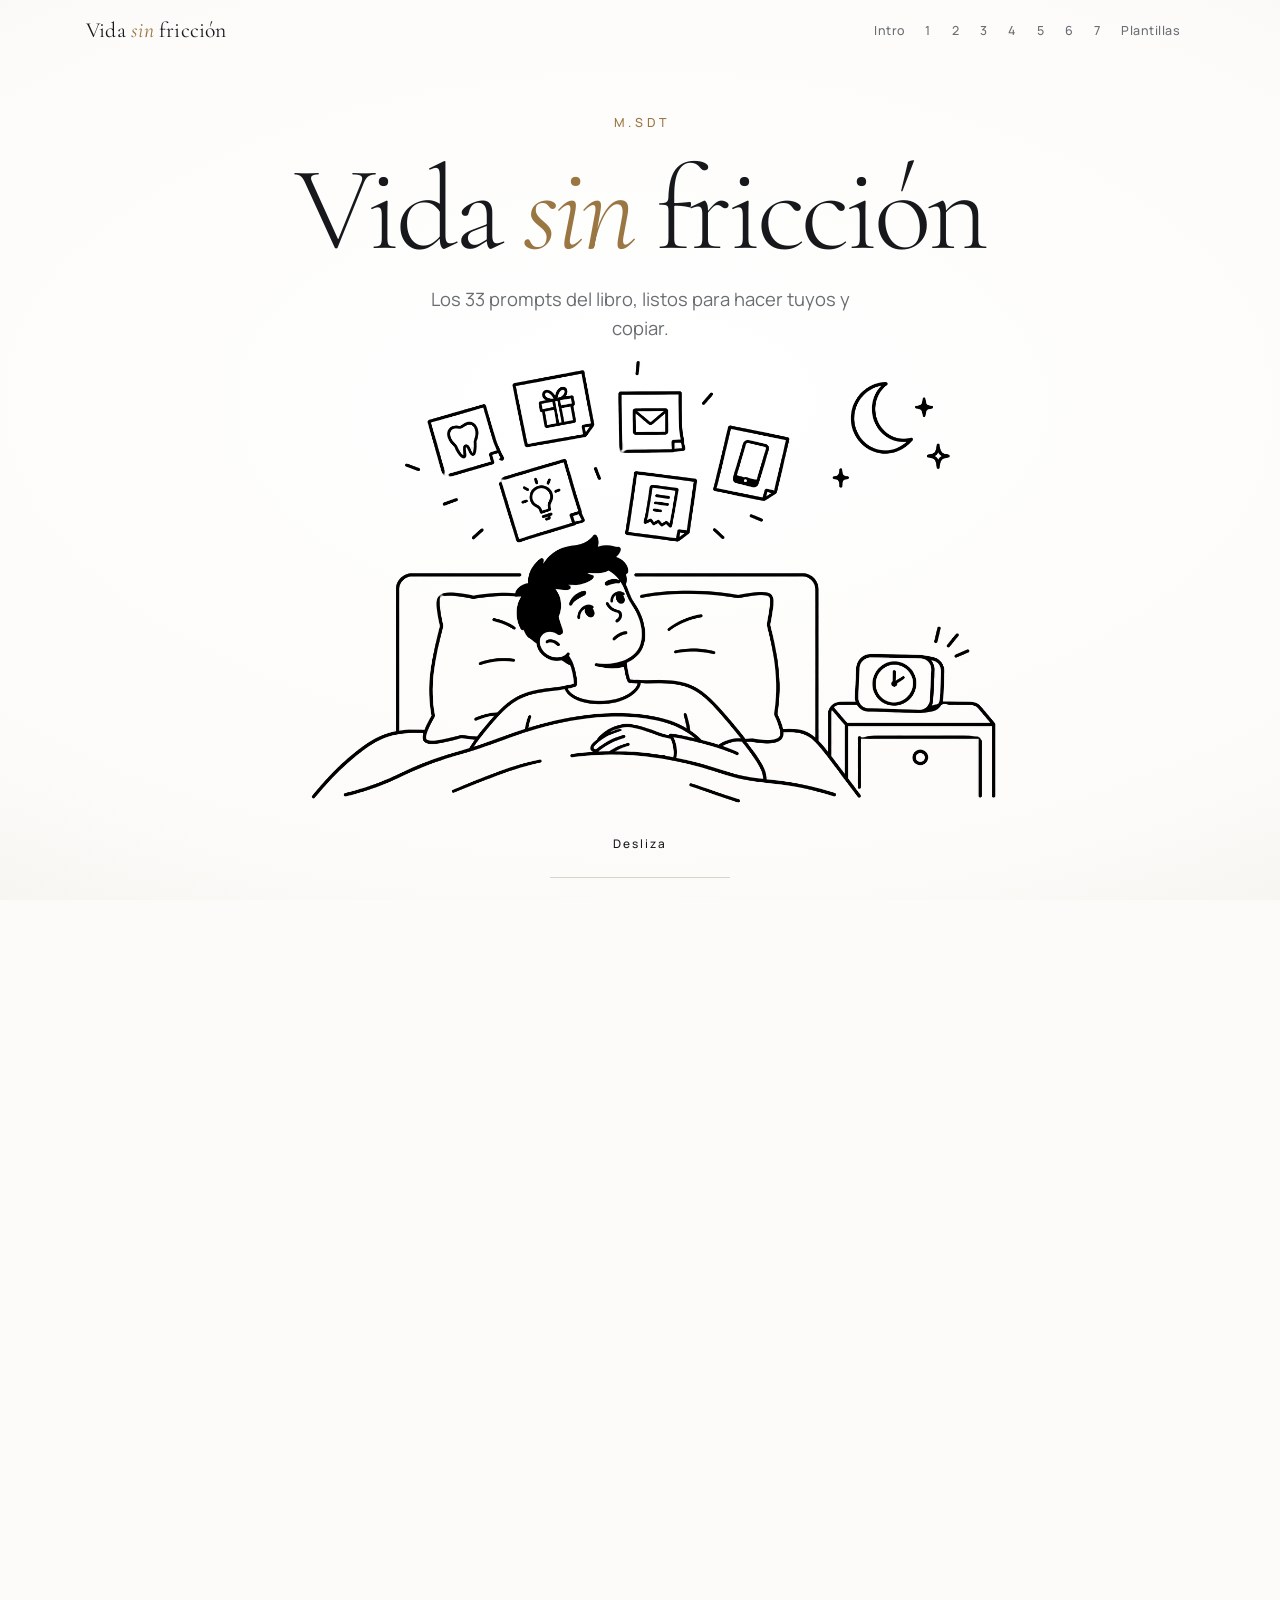
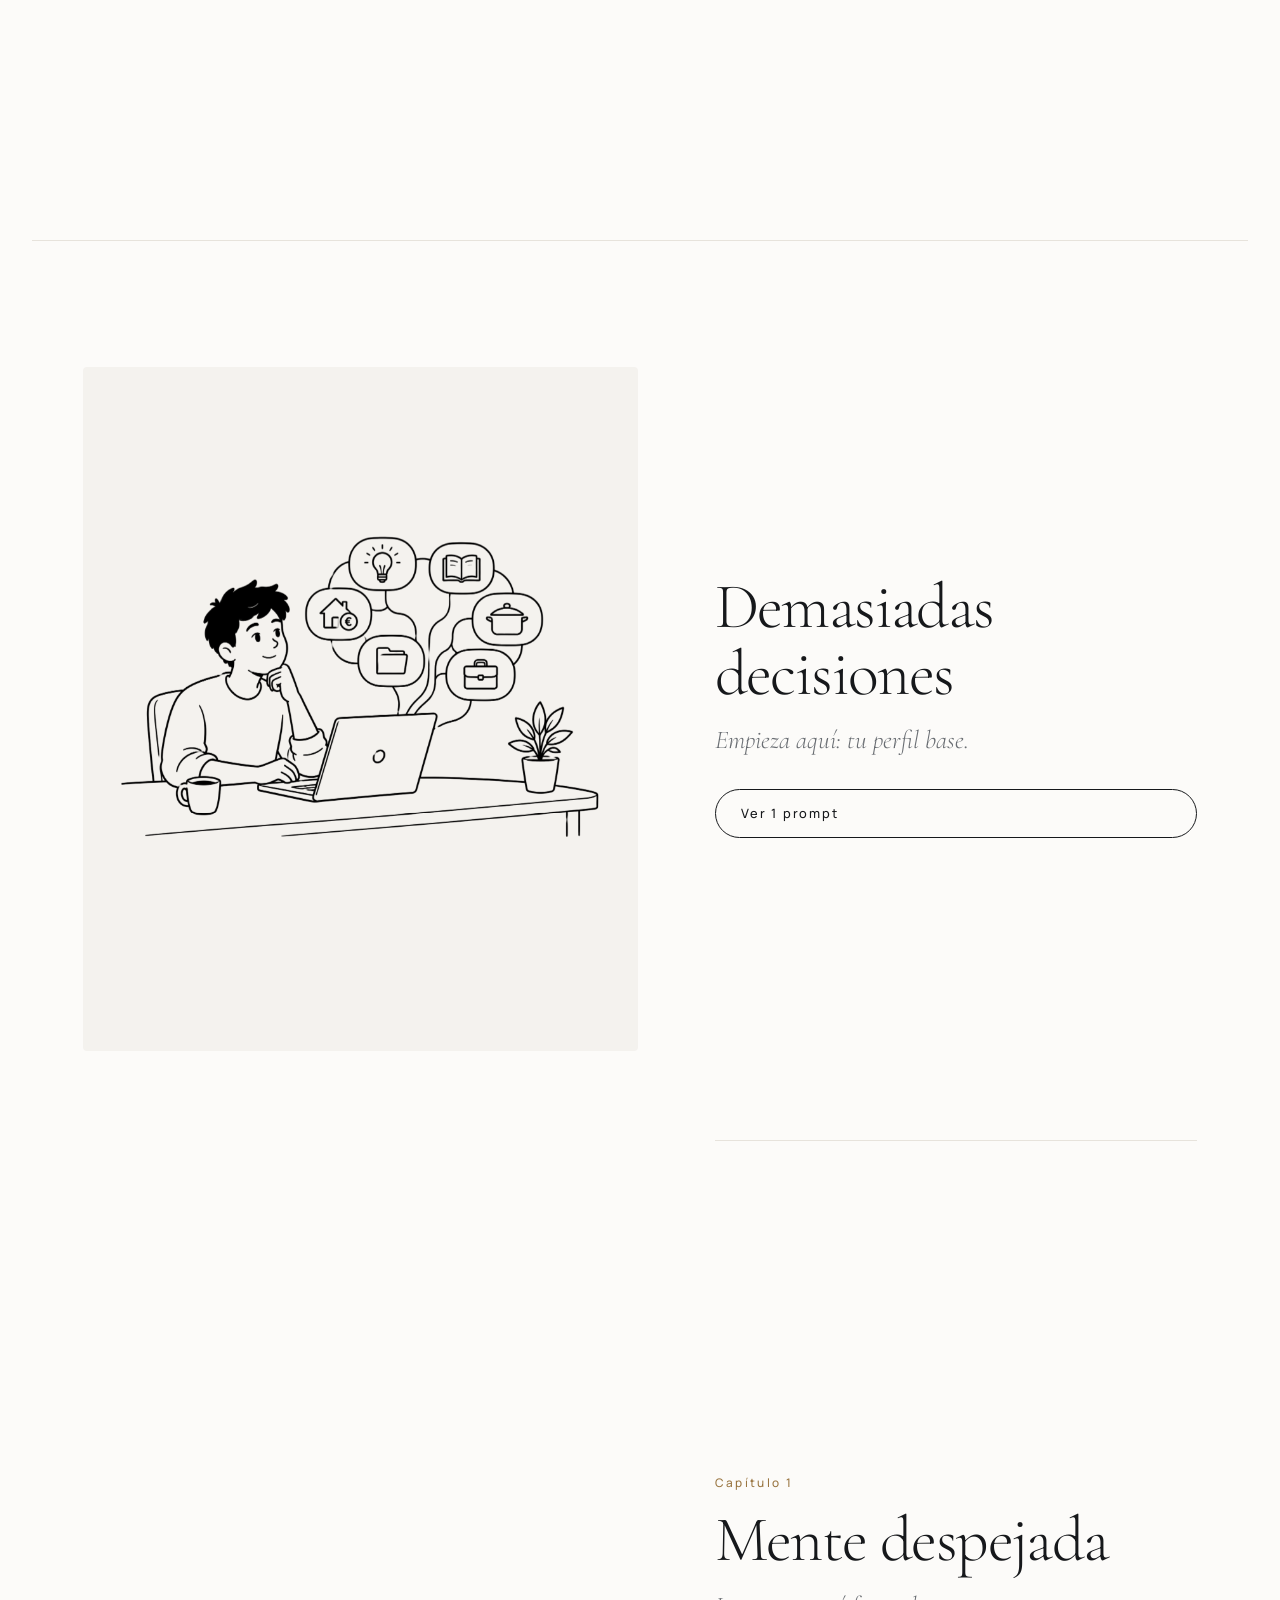
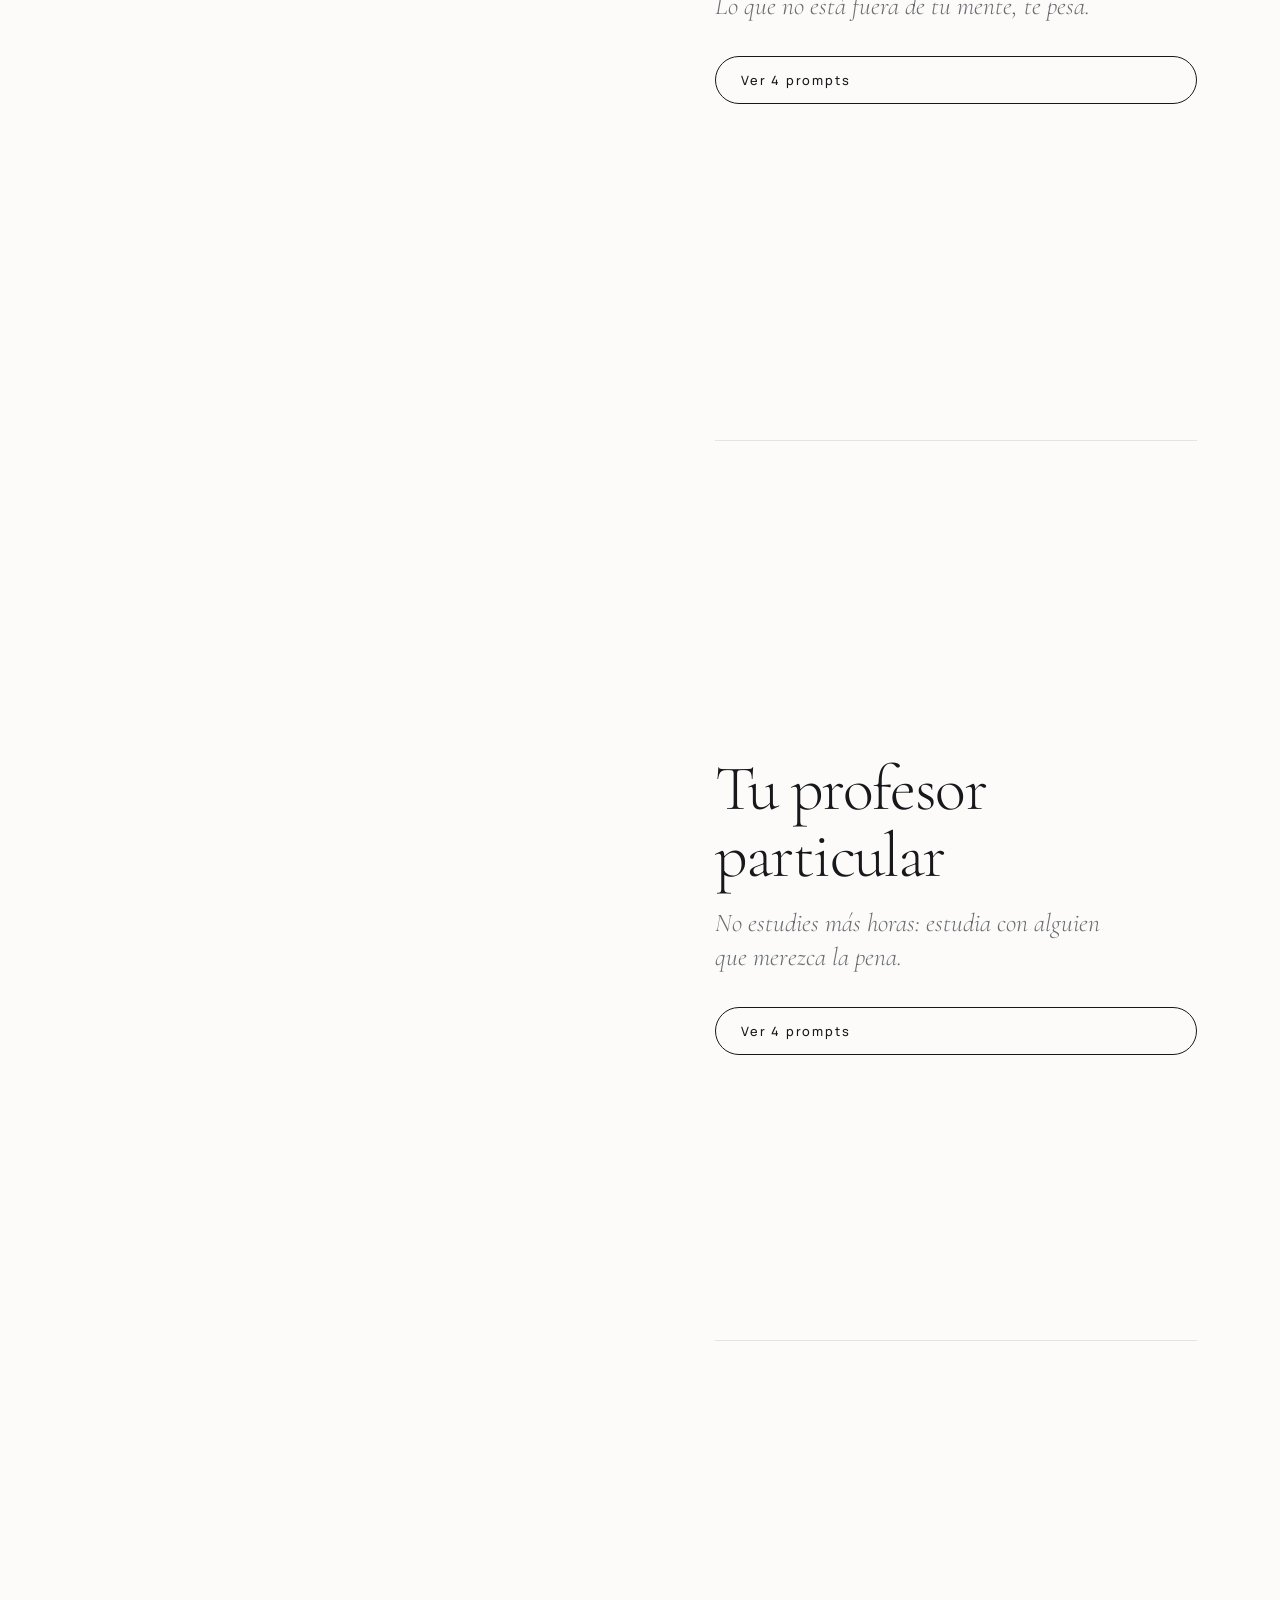
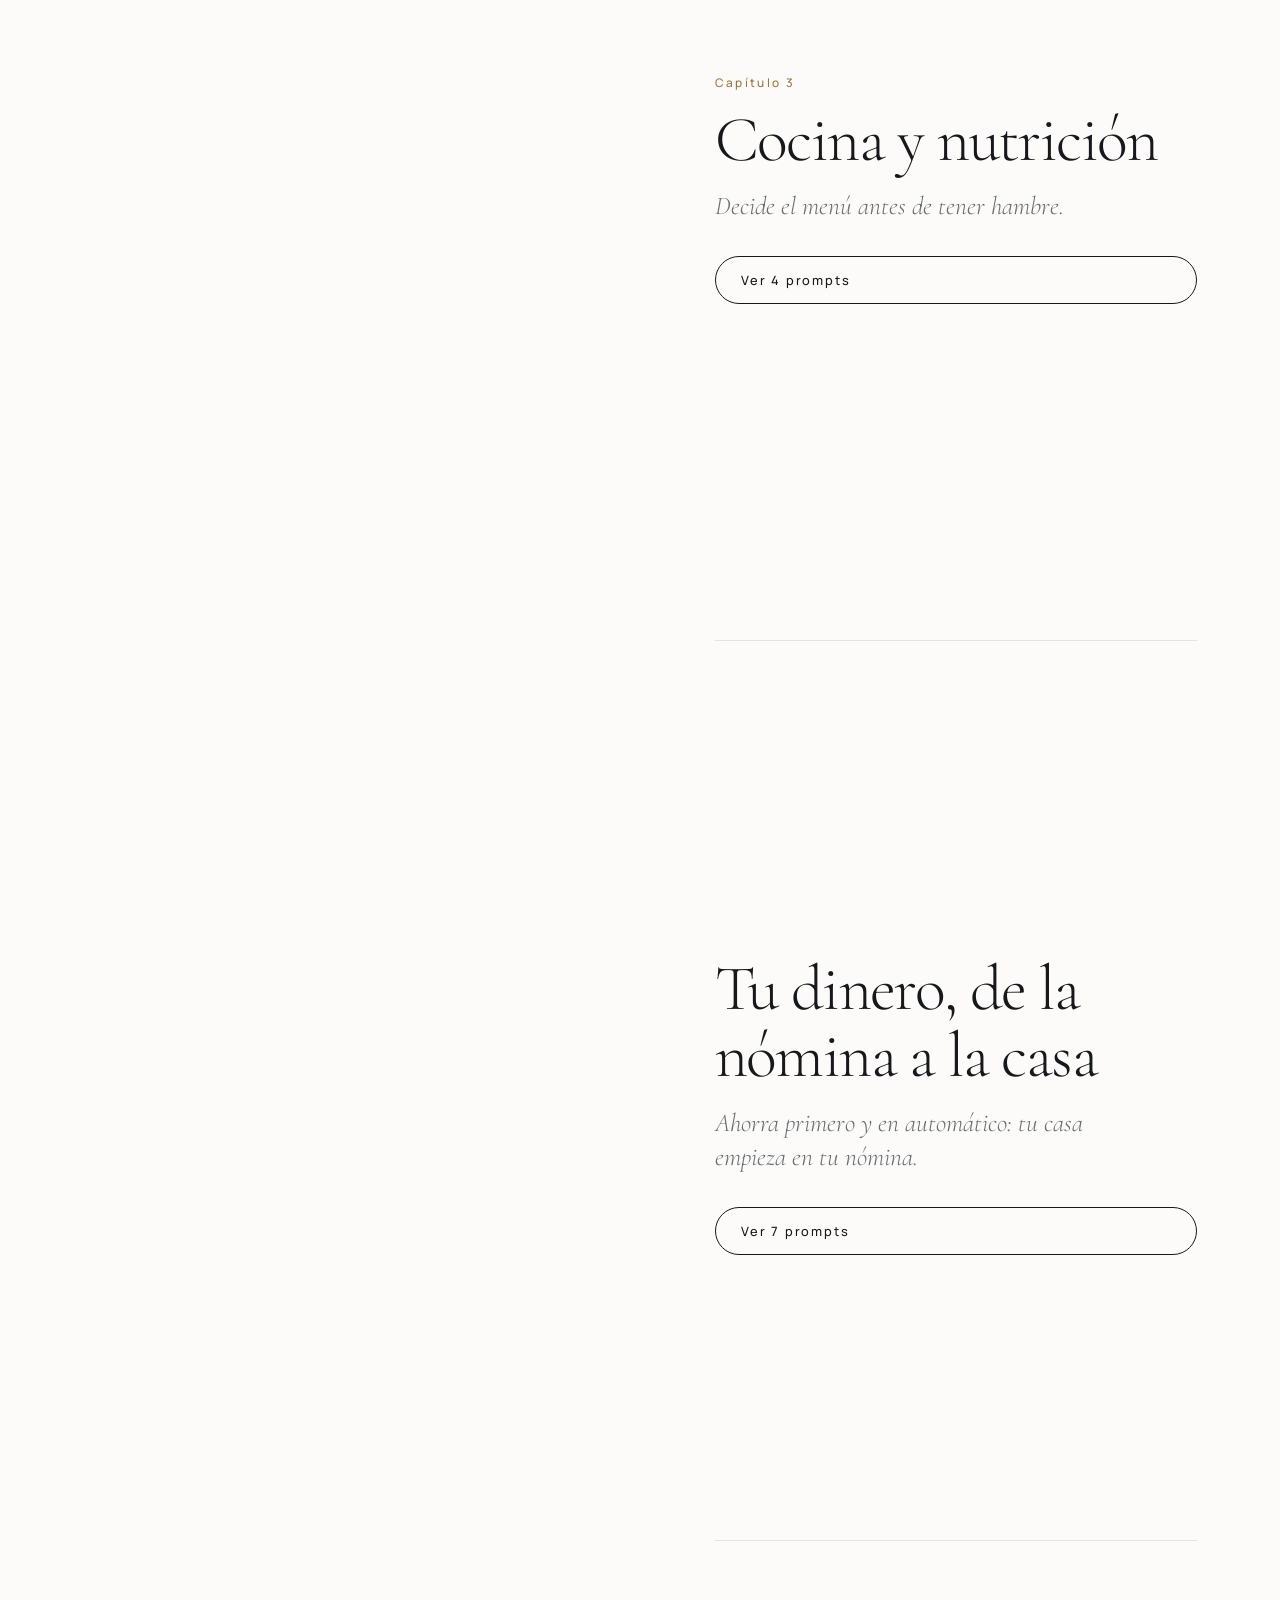
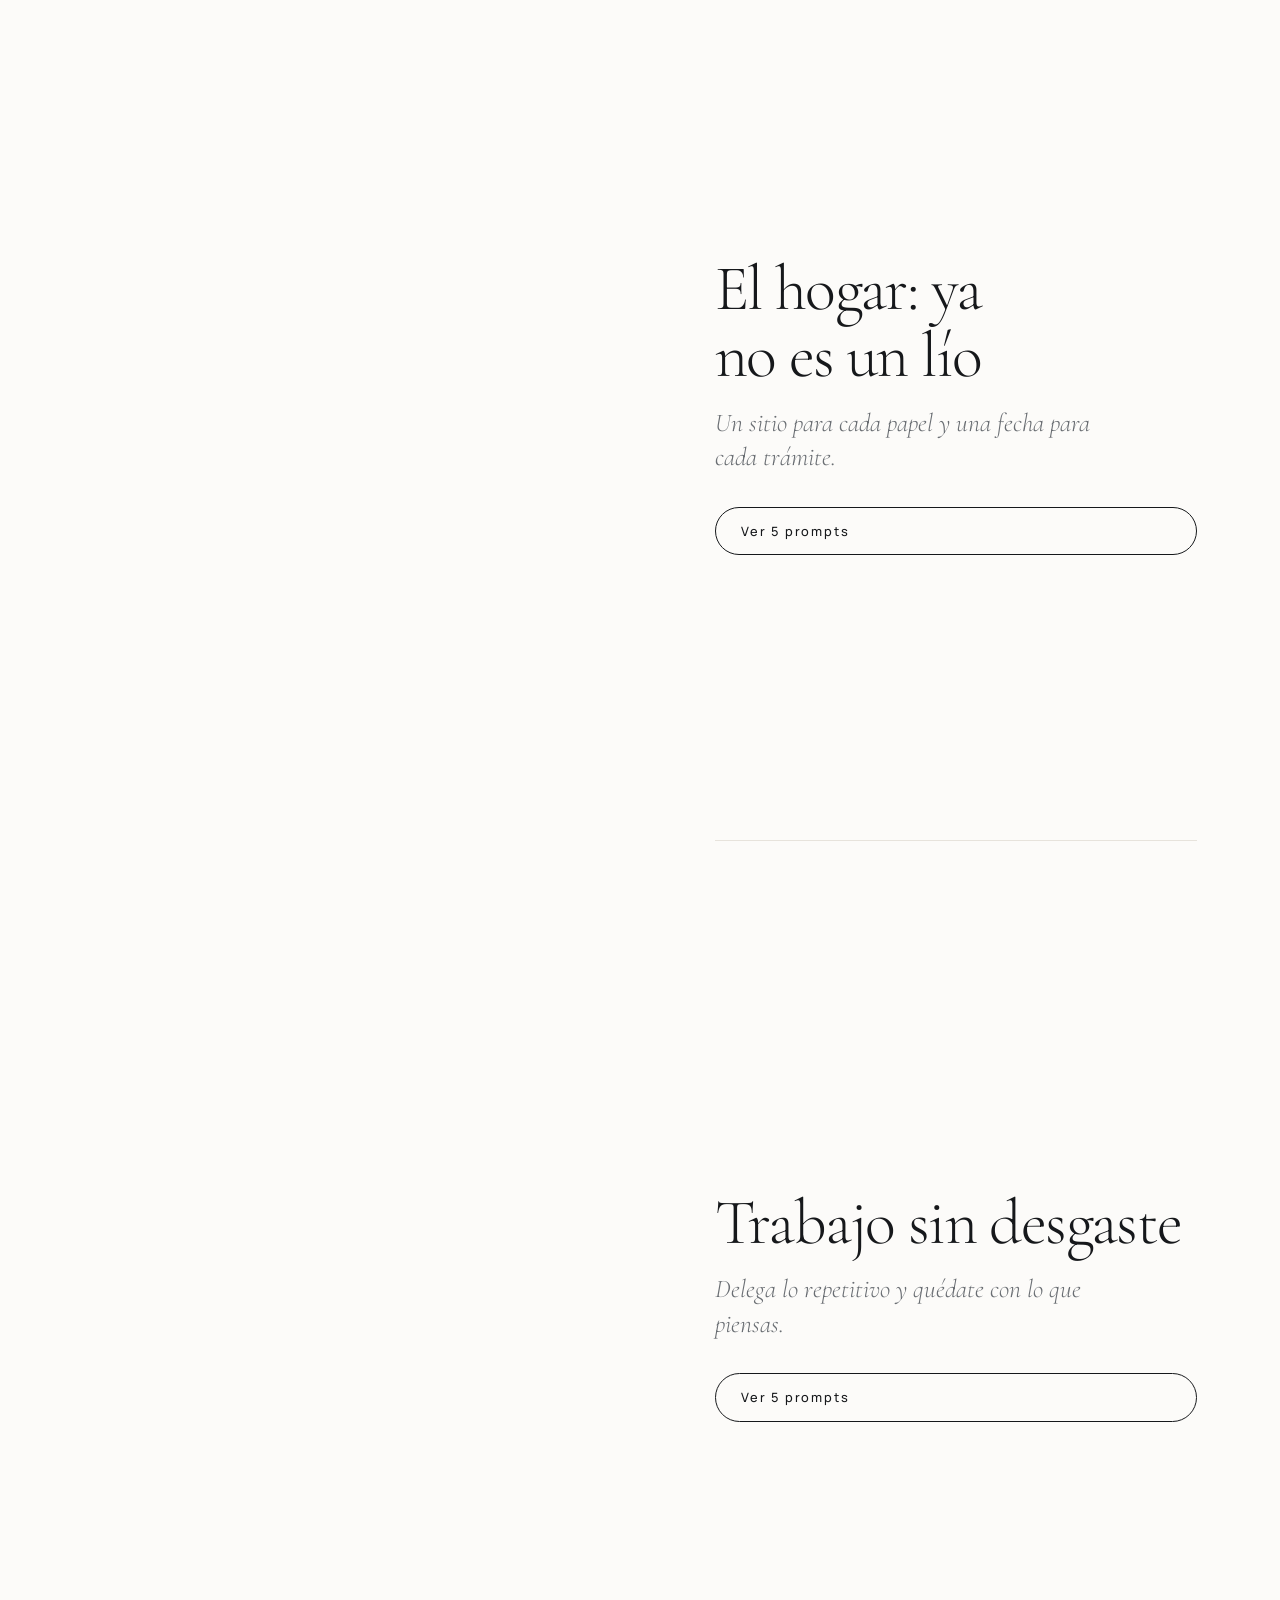
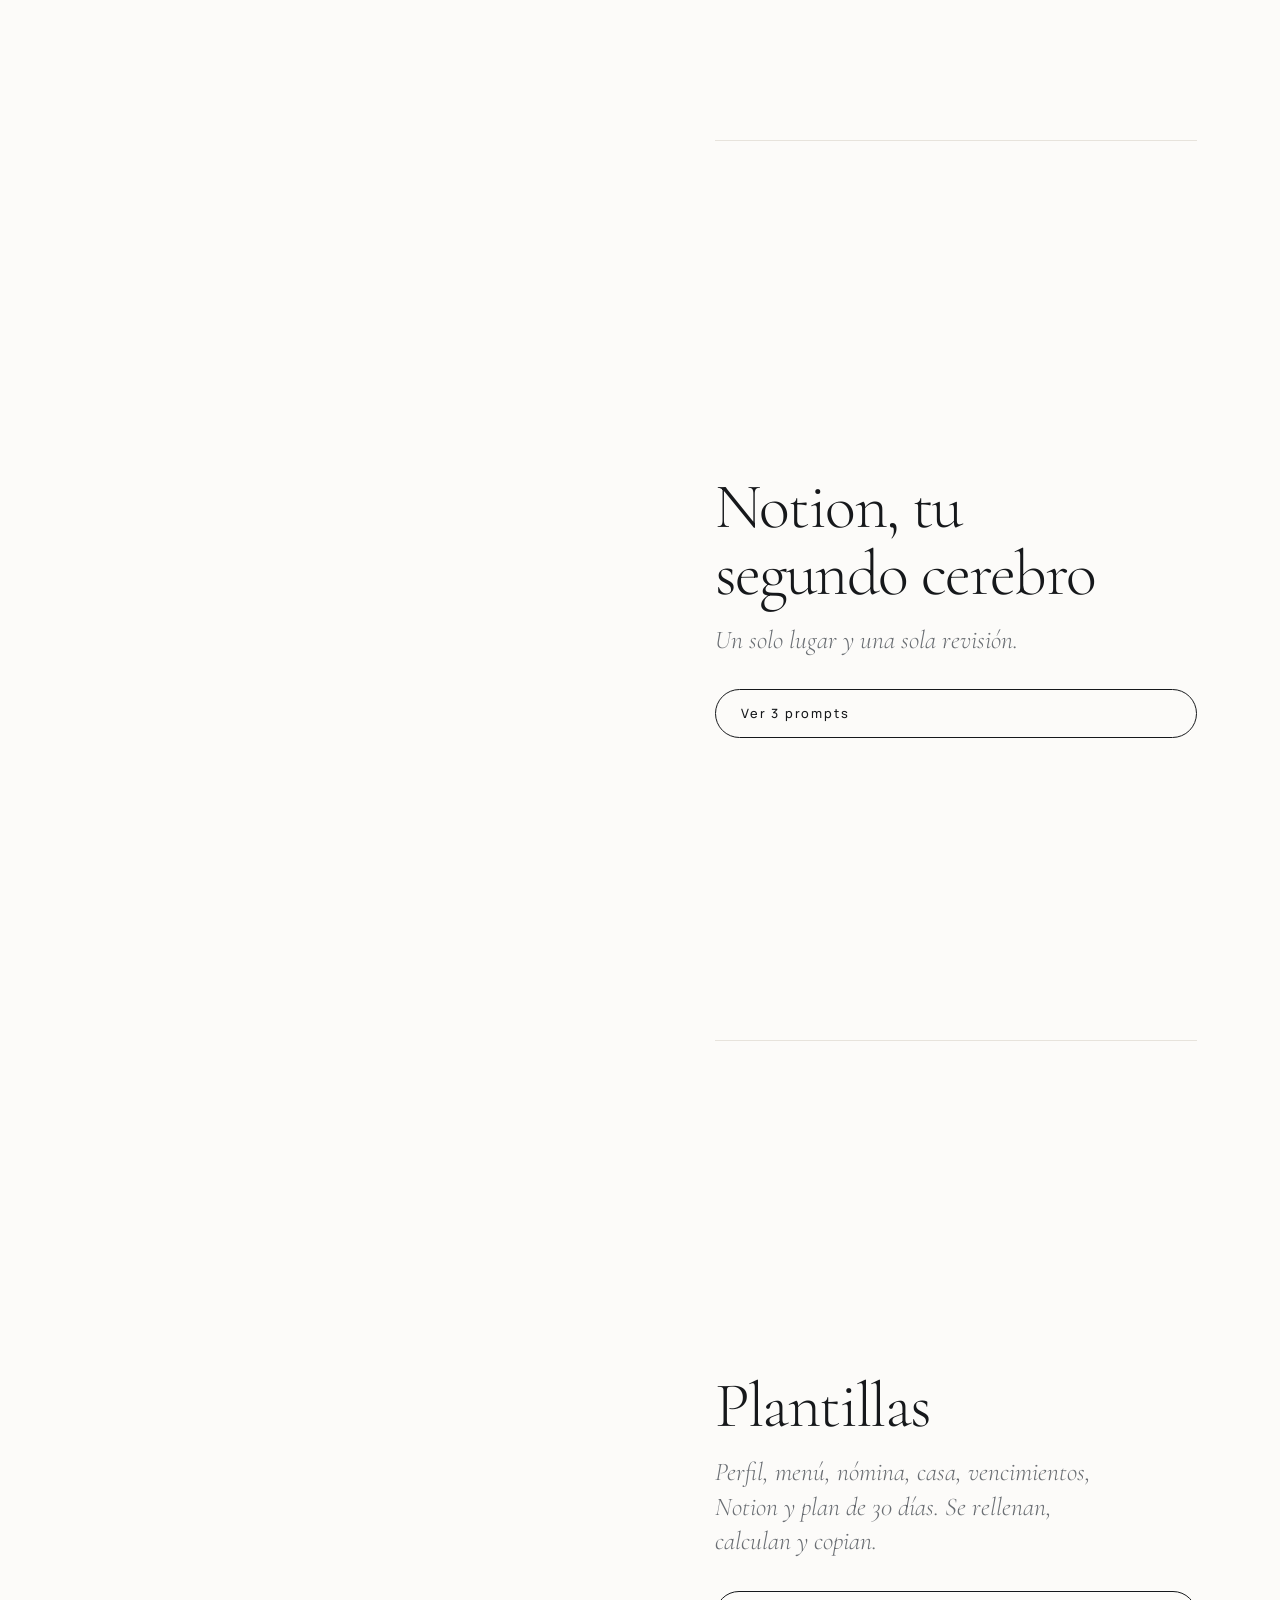
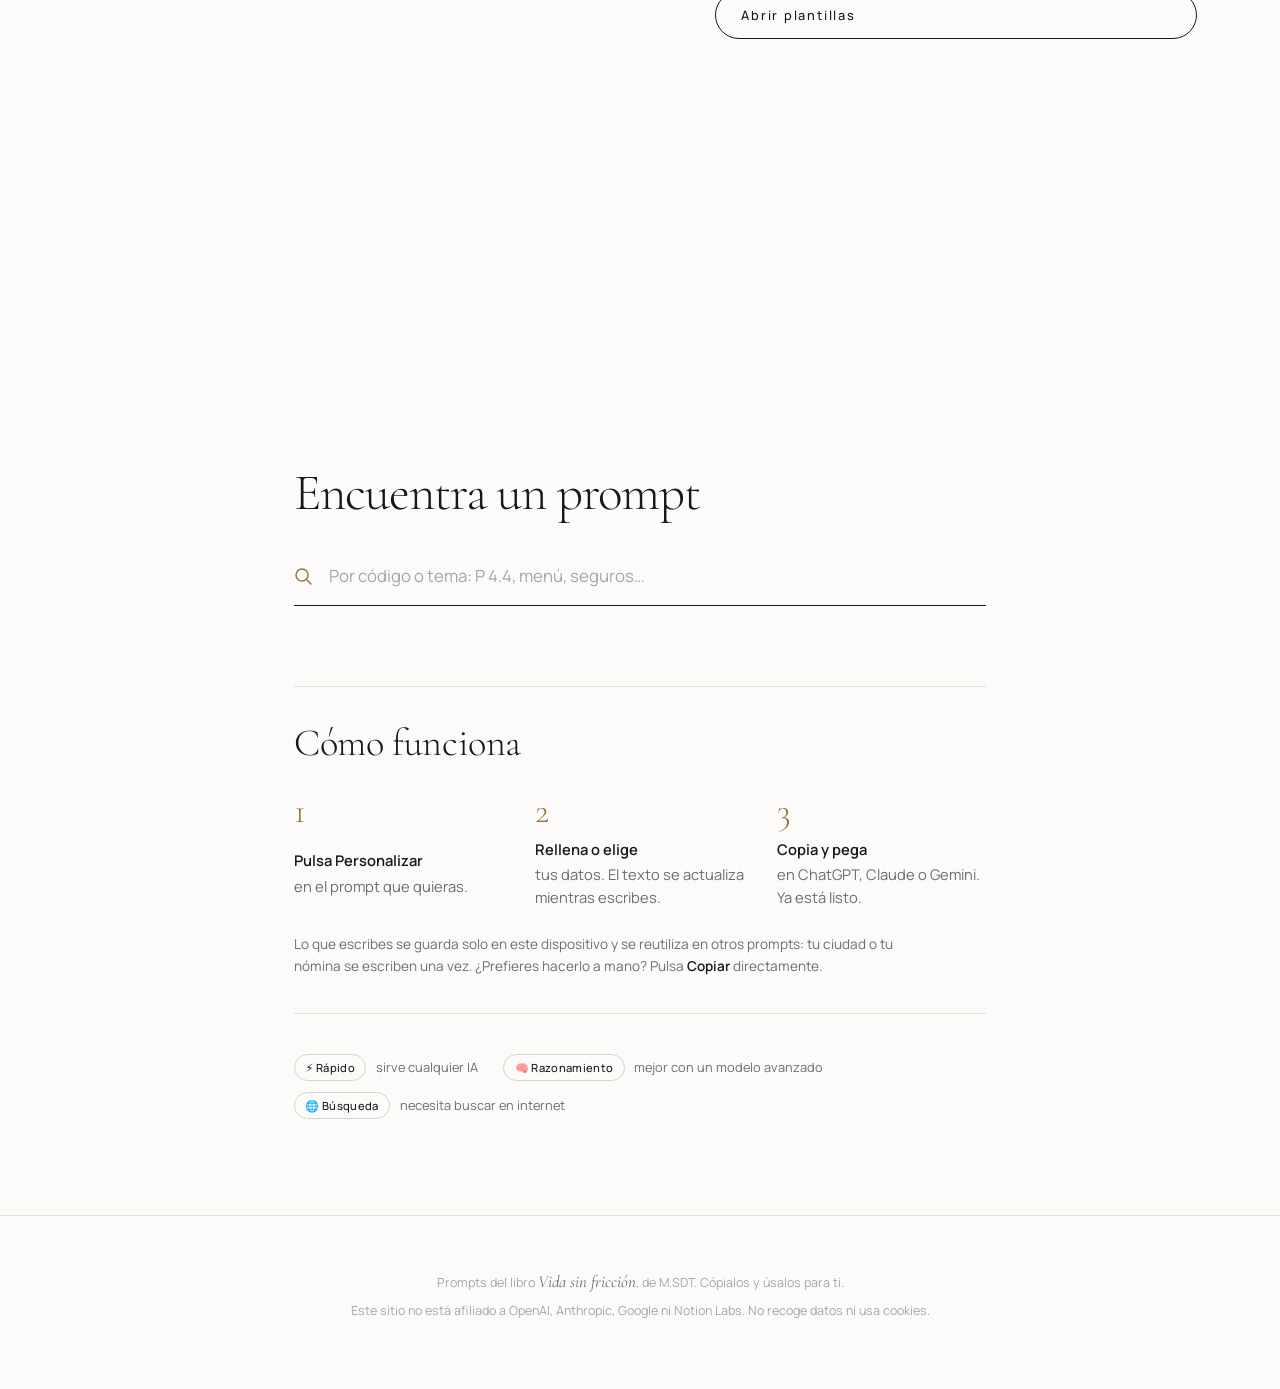
==== commit 73092f6a: "Subtítulo del capítulo 2 Co-Authored-By: Claude Sonnet 5.5 <noreply@anthropic.com> Claude-Session: h" ====
--- a/index.html
+++ b/index.html
@@ -9,7 +9,7 @@
 <p class="h-t h-frase" data-a=".64" data-b=".82">Repite siempre.</p>
 <div class="h-t h-final" data-a=".85" data-b="1.2"><p class="h-frase">Y sigue tu camino.</p><a class="paso-a" href="#capitulos">Ver los capítulos</a></div></div>
 <div class="h-progreso" aria-hidden="true"><span></span></div><p class="desliza">Desliza</p></div></section>
-<div id="capitulos"></div><section class="recorrido" aria-label="Capítulos"><div class="recorrido-media" aria-hidden="true"><figure data-k="0" class="on"><img src="img/c0.webp" alt="" width="1600" height="1067" loading="lazy"></figure><figure data-k="1"><img src="img/c1.webp" alt="" width="1600" height="1067" loading="lazy"></figure><figure data-k="2"><img src="img/c2.webp" alt="" width="1600" height="1067" loading="lazy"></figure><figure data-k="3"><img src="img/c3.webp" alt="" width="1600" height="1067" loading="lazy"></figure><figure data-k="4"><img src="img/c4.webp" alt="" width="1600" height="1067" loading="lazy"></figure><figure data-k="5"><img src="img/c5.webp" alt="" width="1600" height="1067" loading="lazy"></figure><figure data-k="6"><img src="img/c6.webp" alt="" width="1600" height="1067" loading="lazy"></figure><figure data-k="7"><img src="img/c7.webp" alt="" width="1600" height="1067" loading="lazy"></figure></div><ol class="recorrido-lista"><li class="paso" data-k="0"><figure class="paso-img" aria-hidden="true"><img src="img/c0.webp" alt="" width="1600" height="1067" loading="lazy"></figure><p class="paso-n">Introducción</p><h2>Demasiadas decisiones</h2><p class="paso-p">Empieza aquí: tu perfil base.</p><a class="paso-a" href="c0/">Ver 1 prompt</a></li><li class="paso" data-k="1"><figure class="paso-img" aria-hidden="true"><img src="img/c1.webp" alt="" width="1600" height="1067" loading="lazy"></figure><p class="paso-n">Capítulo 1</p><h2>Mente despejada</h2><p class="paso-p">Lo que no está fuera de tu mente, te pesa.</p><a class="paso-a" href="c1/">Ver 4 prompts</a></li><li class="paso" data-k="2"><figure class="paso-img" aria-hidden="true"><img src="img/c2.webp" alt="" width="1600" height="1067" loading="lazy"></figure><p class="paso-n">Capítulo 2</p><h2>Tu profesor particular</h2><p class="paso-p">No estudies más horas: estudia con alguien que te pregunte.</p><a class="paso-a" href="c2/">Ver 4 prompts</a></li><li class="paso" data-k="3"><figure class="paso-img" aria-hidden="true"><img src="img/c3.webp" alt="" width="1600" height="1067" loading="lazy"></figure><p class="paso-n">Capítulo 3</p><h2>Cocina y nutrición</h2><p class="paso-p">Decide el menú antes de tener hambre.</p><a class="paso-a" href="c3/">Ver 4 prompts</a></li><li class="paso" data-k="4"><figure class="paso-img" aria-hidden="true"><img src="img/c4.webp" alt="" width="1600" height="1067" loading="lazy"></figure><p class="paso-n">Capítulo 4</p><h2>Tu dinero, de la nómina a la casa</h2><p class="paso-p">Ahorra primero y en automático: tu casa empieza en tu nómina.</p><a class="paso-a" href="c4/">Ver 7 prompts</a></li><li class="paso" data-k="5"><figure class="paso-img" aria-hidden="true"><img src="img/c5.webp" alt="" width="1600" height="1067" loading="lazy"></figure><p class="paso-n">Capítulo 5</p><h2>El hogar: ya no es un lío</h2><p class="paso-p">Un sitio para cada papel y una fecha para cada trámite.</p><a class="paso-a" href="c5/">Ver 5 prompts</a></li><li class="paso" data-k="6"><figure class="paso-img" aria-hidden="true"><img src="img/c6.webp" alt="" width="1600" height="1067" loading="lazy"></figure><p class="paso-n">Capítulo 6</p><h2>Trabajo sin desgaste</h2><p class="paso-p">Delega lo repetitivo y quédate con lo que piensas.</p><a class="paso-a" href="c6/">Ver 5 prompts</a></li><li class="paso" data-k="7"><figure class="paso-img" aria-hidden="true"><img src="img/c7.webp" alt="" width="1600" height="1067" loading="lazy"></figure><p class="paso-n">Capítulo 7</p><h2>Notion, tu segundo cerebro</h2><p class="paso-p">Un solo lugar y una sola revisión.</p><a class="paso-a" href="c7/">Ver 3 prompts</a></li><li class="paso paso-pl" data-k="pl"><p class="paso-n">Para usar cada semana</p><h2>Plantillas</h2><p class="paso-p">Perfil, menú, nómina, casa, vencimientos, Notion y plan de 30 días. Se rellenan, calculan y copian.</p><a class="paso-a" href="plantillas/">Abrir plantillas</a></li></ol></section>
+<div id="capitulos"></div><section class="recorrido" aria-label="Capítulos"><div class="recorrido-media" aria-hidden="true"><figure data-k="0" class="on"><img src="img/c0.webp" alt="" width="1600" height="1067" loading="lazy"></figure><figure data-k="1"><img src="img/c1.webp" alt="" width="1600" height="1067" loading="lazy"></figure><figure data-k="2"><img src="img/c2.webp" alt="" width="1600" height="1067" loading="lazy"></figure><figure data-k="3"><img src="img/c3.webp" alt="" width="1600" height="1067" loading="lazy"></figure><figure data-k="4"><img src="img/c4.webp" alt="" width="1600" height="1067" loading="lazy"></figure><figure data-k="5"><img src="img/c5.webp" alt="" width="1600" height="1067" loading="lazy"></figure><figure data-k="6"><img src="img/c6.webp" alt="" width="1600" height="1067" loading="lazy"></figure><figure data-k="7"><img src="img/c7.webp" alt="" width="1600" height="1067" loading="lazy"></figure></div><ol class="recorrido-lista"><li class="paso" data-k="0"><figure class="paso-img" aria-hidden="true"><img src="img/c0.webp" alt="" width="1600" height="1067" loading="lazy"></figure><p class="paso-n">Introducción</p><h2>Demasiadas decisiones</h2><p class="paso-p">Empieza aquí: tu perfil base.</p><a class="paso-a" href="c0/">Ver 1 prompt</a></li><li class="paso" data-k="1"><figure class="paso-img" aria-hidden="true"><img src="img/c1.webp" alt="" width="1600" height="1067" loading="lazy"></figure><p class="paso-n">Capítulo 1</p><h2>Mente despejada</h2><p class="paso-p">Lo que no está fuera de tu mente, te pesa.</p><a class="paso-a" href="c1/">Ver 4 prompts</a></li><li class="paso" data-k="2"><figure class="paso-img" aria-hidden="true"><img src="img/c2.webp" alt="" width="1600" height="1067" loading="lazy"></figure><p class="paso-n">Capítulo 2</p><h2>Tu profesor particular</h2><p class="paso-p">No estudies más horas: estudia con alguien que merezca la pena.</p><a class="paso-a" href="c2/">Ver 4 prompts</a></li><li class="paso" data-k="3"><figure class="paso-img" aria-hidden="true"><img src="img/c3.webp" alt="" width="1600" height="1067" loading="lazy"></figure><p class="paso-n">Capítulo 3</p><h2>Cocina y nutrición</h2><p class="paso-p">Decide el menú antes de tener hambre.</p><a class="paso-a" href="c3/">Ver 4 prompts</a></li><li class="paso" data-k="4"><figure class="paso-img" aria-hidden="true"><img src="img/c4.webp" alt="" width="1600" height="1067" loading="lazy"></figure><p class="paso-n">Capítulo 4</p><h2>Tu dinero, de la nómina a la casa</h2><p class="paso-p">Ahorra primero y en automático: tu casa empieza en tu nómina.</p><a class="paso-a" href="c4/">Ver 7 prompts</a></li><li class="paso" data-k="5"><figure class="paso-img" aria-hidden="true"><img src="img/c5.webp" alt="" width="1600" height="1067" loading="lazy"></figure><p class="paso-n">Capítulo 5</p><h2>El hogar: ya no es un lío</h2><p class="paso-p">Un sitio para cada papel y una fecha para cada trámite.</p><a class="paso-a" href="c5/">Ver 5 prompts</a></li><li class="paso" data-k="6"><figure class="paso-img" aria-hidden="true"><img src="img/c6.webp" alt="" width="1600" height="1067" loading="lazy"></figure><p class="paso-n">Capítulo 6</p><h2>Trabajo sin desgaste</h2><p class="paso-p">Delega lo repetitivo y quédate con lo que piensas.</p><a class="paso-a" href="c6/">Ver 5 prompts</a></li><li class="paso" data-k="7"><figure class="paso-img" aria-hidden="true"><img src="img/c7.webp" alt="" width="1600" height="1067" loading="lazy"></figure><p class="paso-n">Capítulo 7</p><h2>Notion, tu segundo cerebro</h2><p class="paso-p">Un solo lugar y una sola revisión.</p><a class="paso-a" href="c7/">Ver 3 prompts</a></li><li class="paso paso-pl" data-k="pl"><p class="paso-n">Para usar cada semana</p><h2>Plantillas</h2><p class="paso-p">Perfil, menú, nómina, casa, vencimientos, Notion y plan de 30 días. Se rellenan, calculan y copian.</p><a class="paso-a" href="plantillas/">Abrir plantillas</a></li></ol></section>
 <main class="wrap"><section class="zona-buscar" id="buscar"><h2 class="titulo-sec">Encuentra un prompt</h2><label class="buscar"><span>Buscar un prompt</span><input type="search" id="q" placeholder="Por código o tema: P 4.4, menú, seguros…" autocomplete="off"></label><ul id="res" class="res" hidden></ul></section>
 <section class="guia" aria-label="Cómo funciona"><h2>Cómo funciona</h2><ol>
 <li><span>1</span><div><b>Pulsa Personalizar</b> en el prompt que quieras.</div></li>
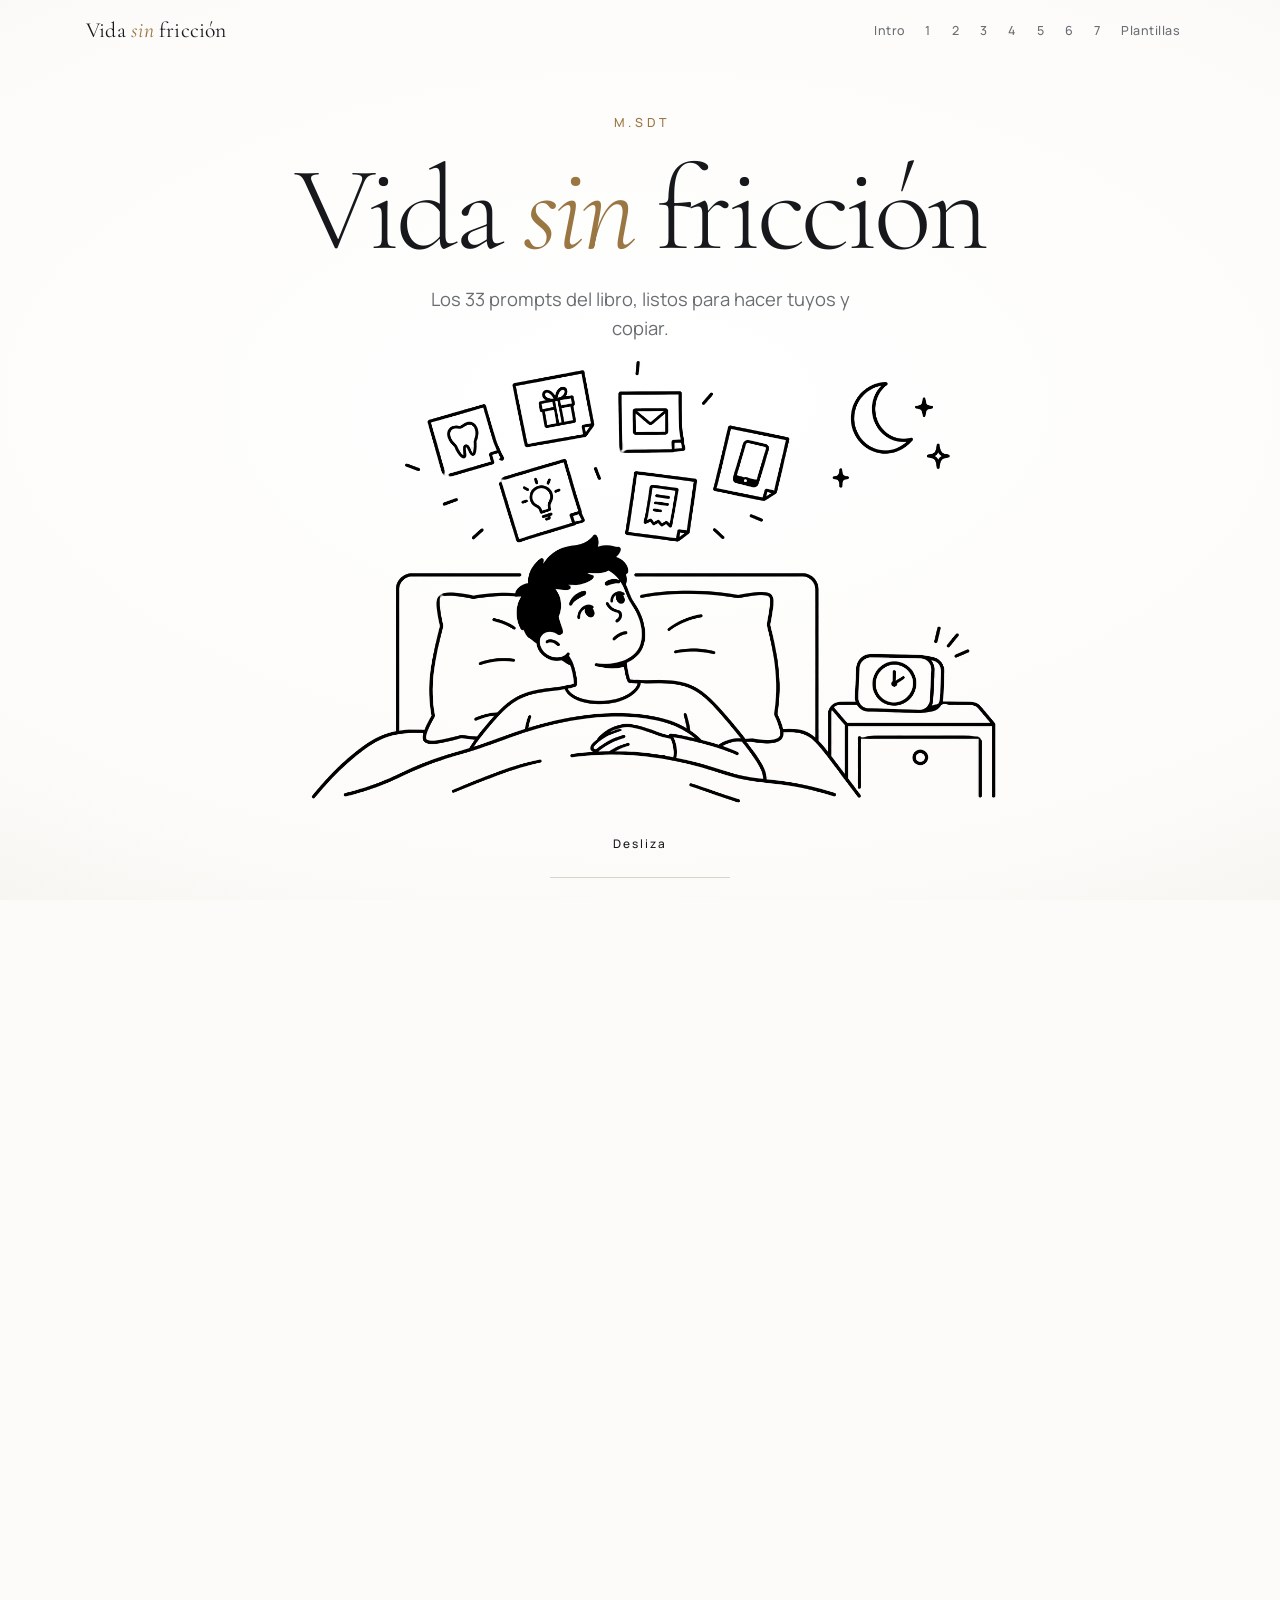
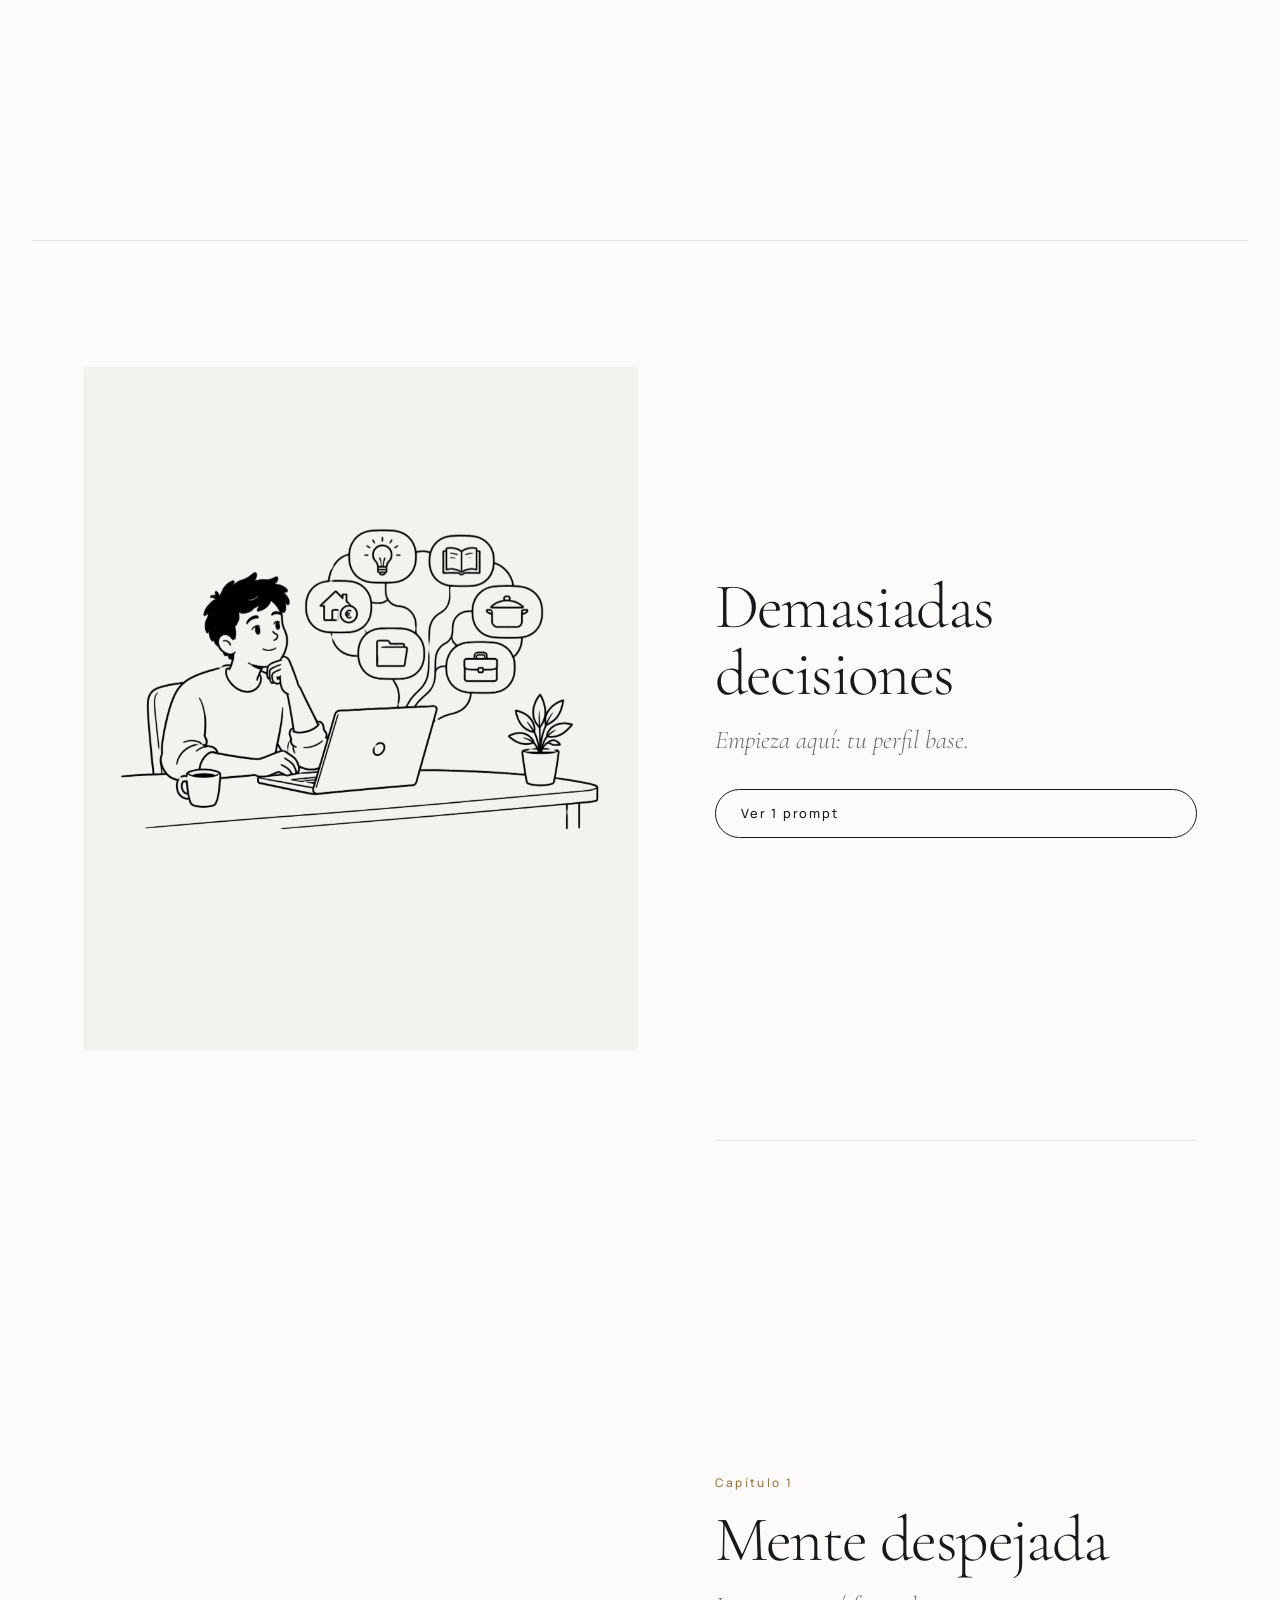
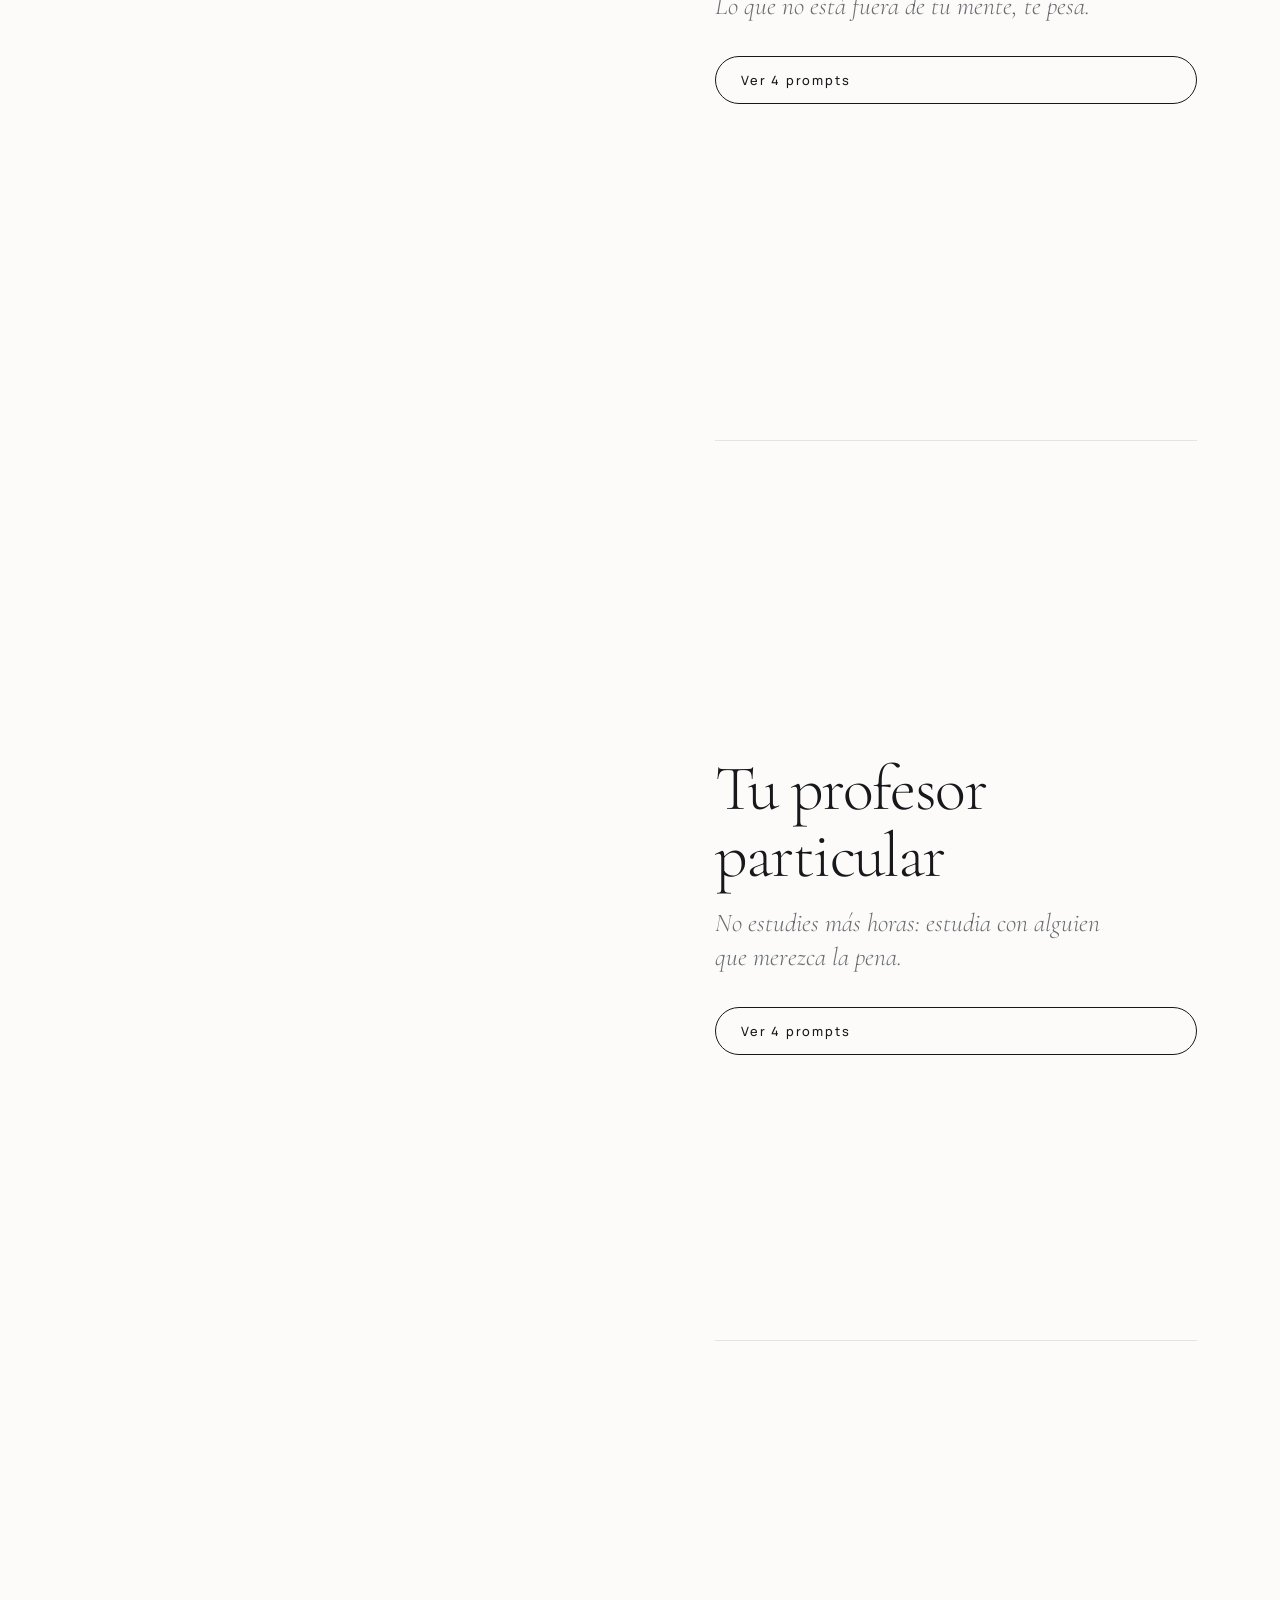
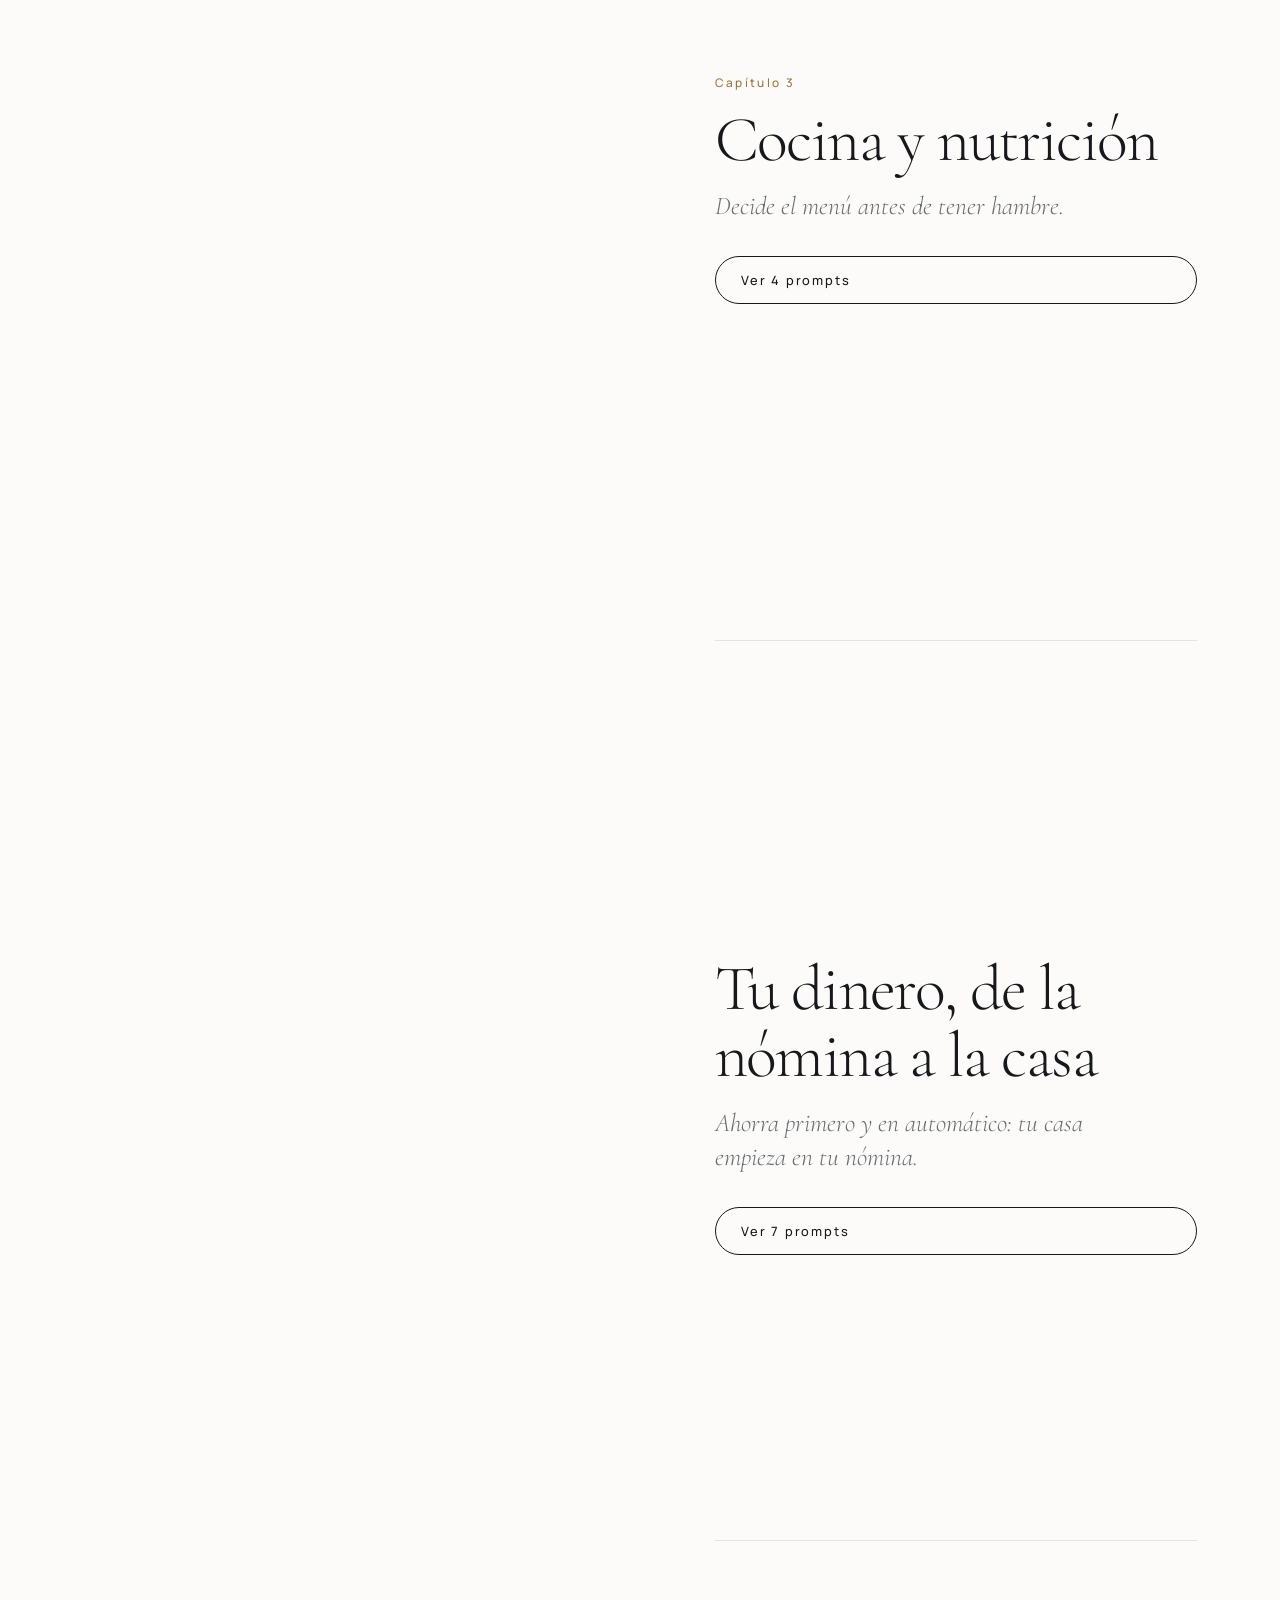
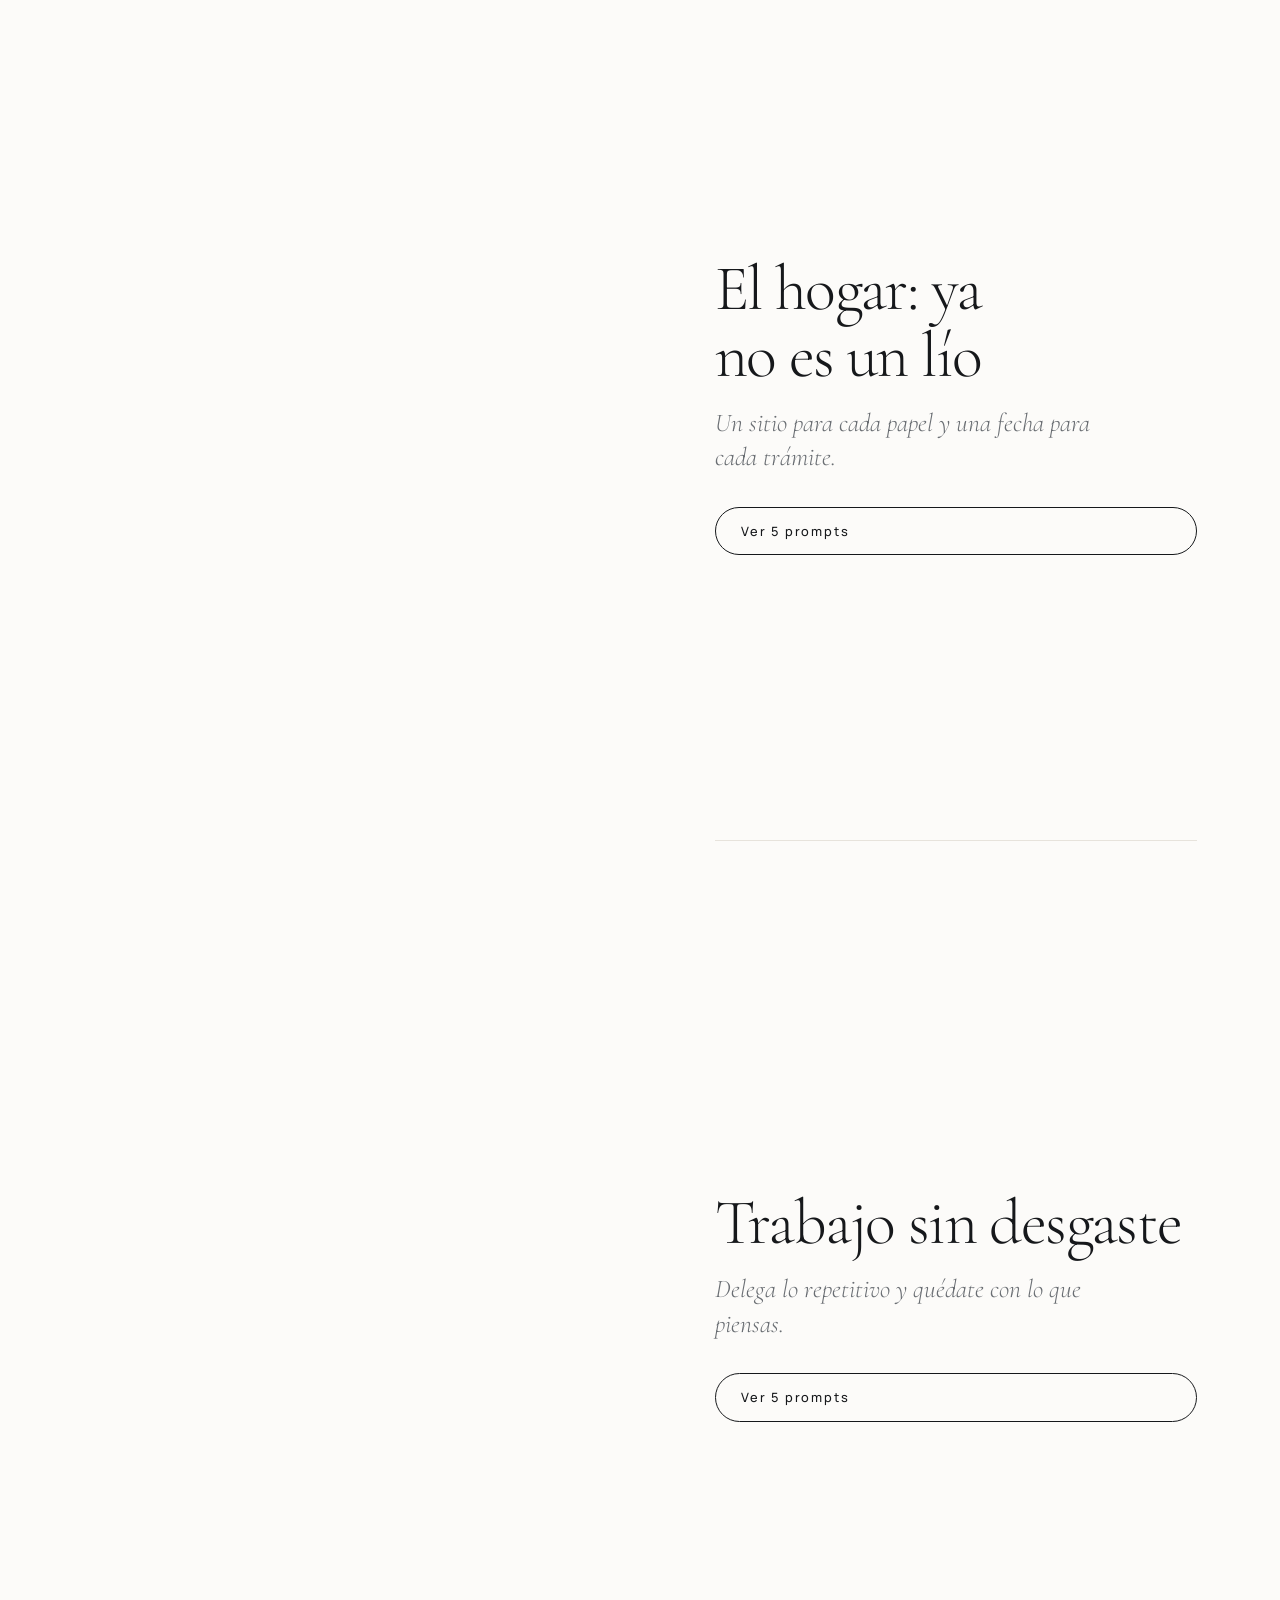
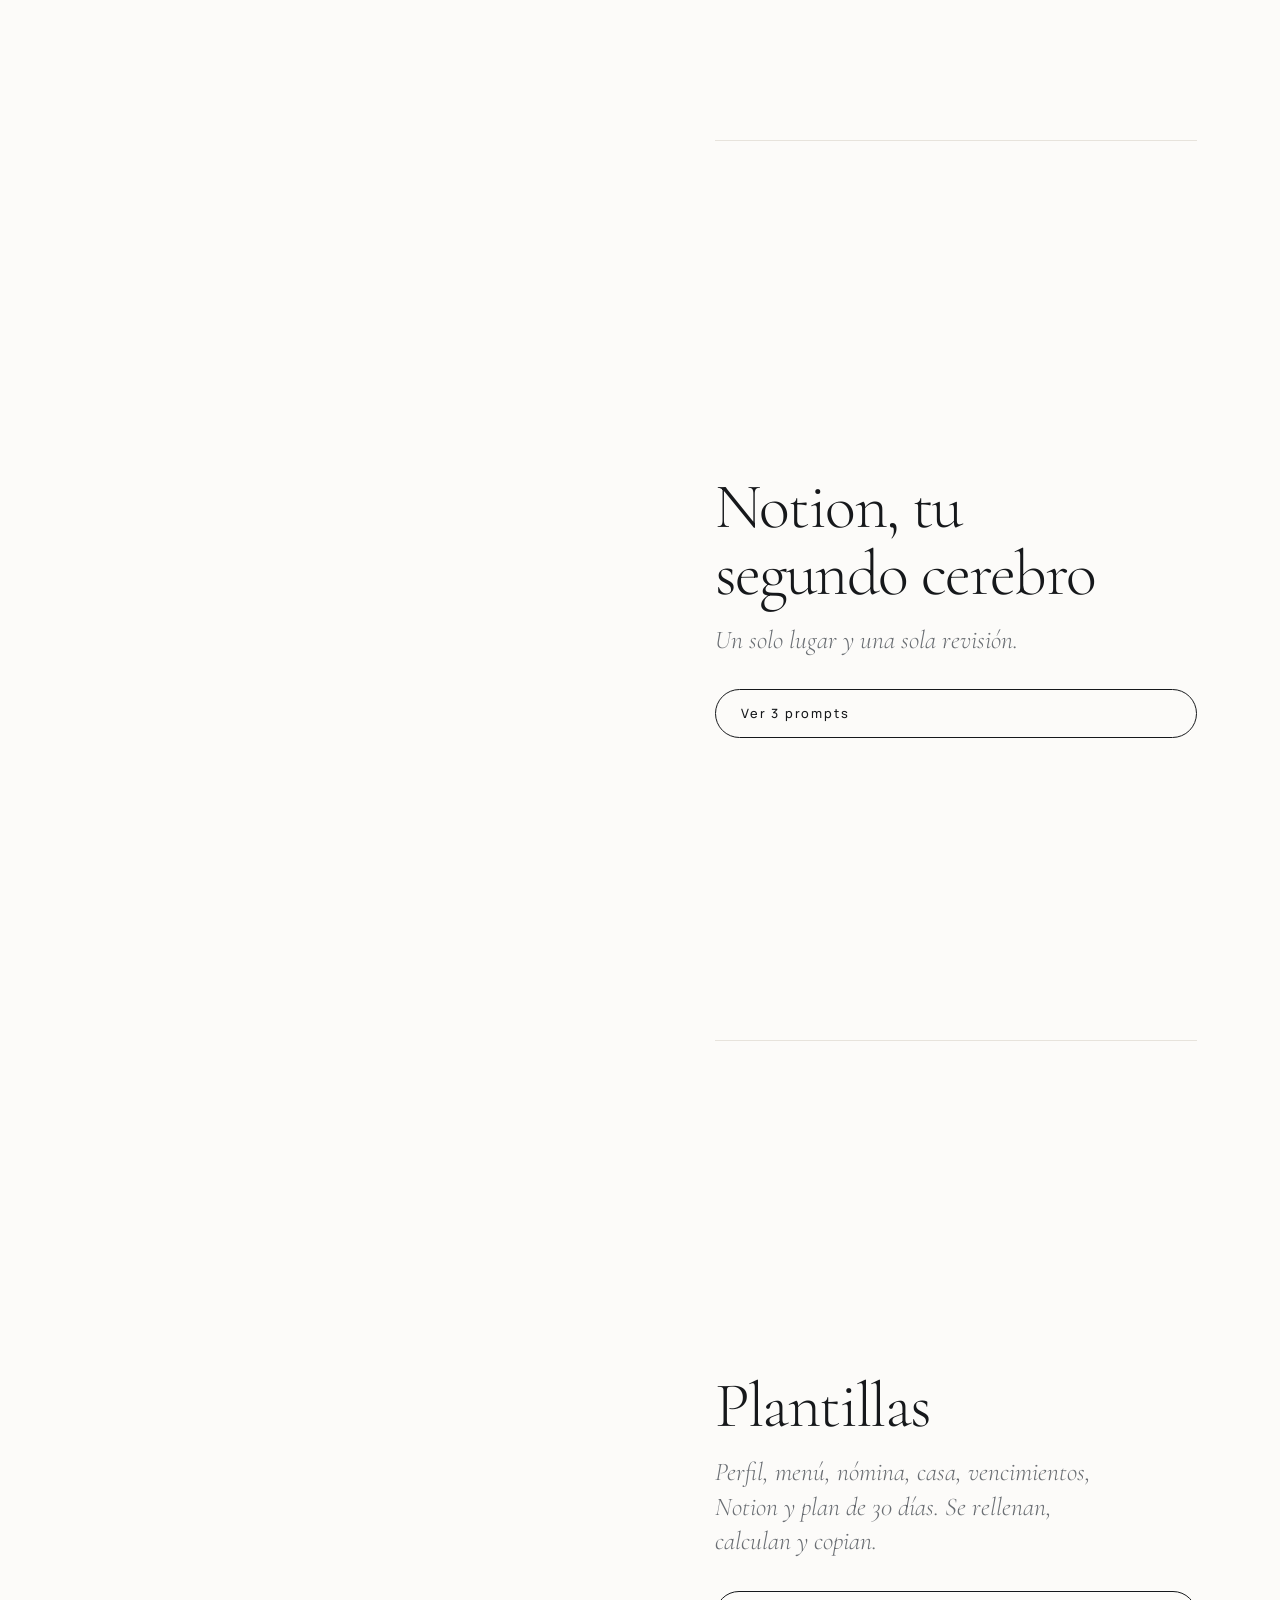
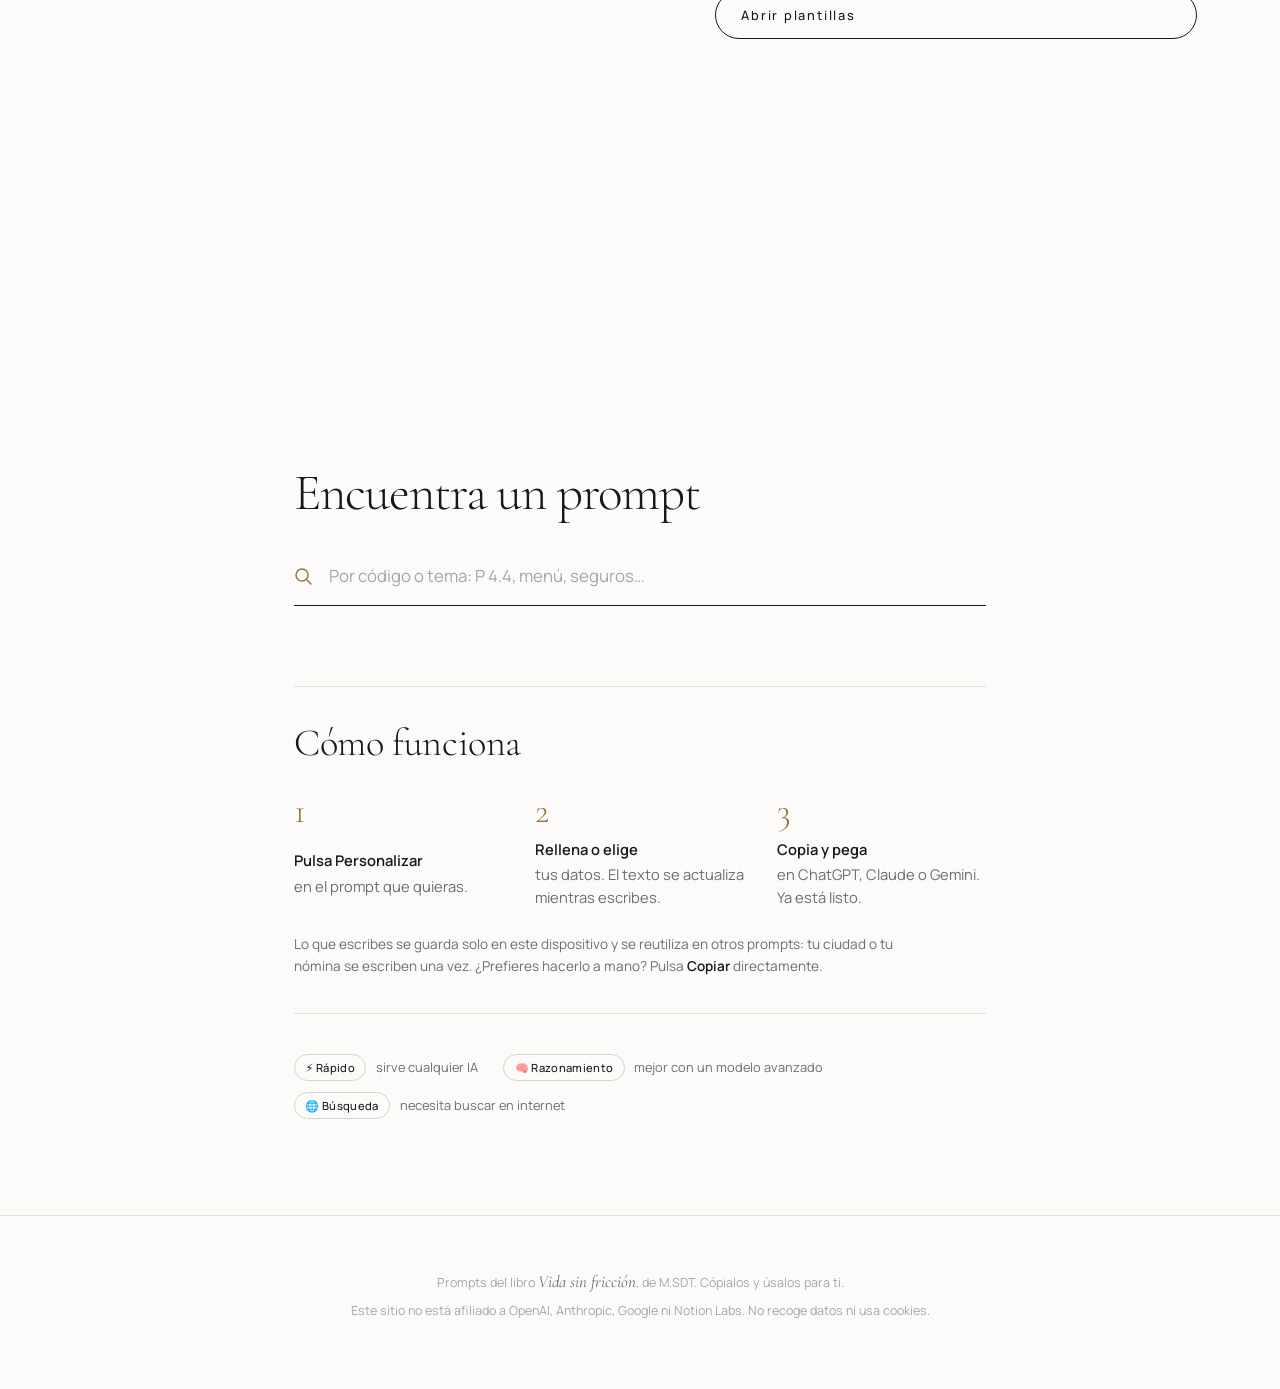
==== commit bd4cf5e0: "Prompts 4.1, 4.6 y 4.7 revisados Co-Authored-By: Claude Opus 5.5 <noreply@anthropic.com> Claude-Sess" ====
--- a/index.html
+++ b/index.html
@@ -15,4 +15,4 @@
 <li><span>1</span><div><b>Pulsa Personalizar</b> en el prompt que quieras.</div></li>
 <li><span>2</span><div><b>Rellena o elige</b> tus datos. El texto se actualiza mientras escribes.</div></li>
 <li><span>3</span><div><b>Copia y pega</b> en ChatGPT, Claude o Gemini. Ya está listo.</div></li></ol>
-<p>Lo que escribes se guarda solo en este dispositivo y se reutiliza en otros prompts: tu ciudad o tu nómina se escriben una vez. ¿Prefieres hacerlo a mano? Pulsa <b>Copiar</b> directamente.</p></section><section class="leyenda" aria-label="Niveles"><span><span class="nivel">⚡ Rápido</span> sirve cualquier IA</span><span><span class="nivel">🧠 Razonamiento</span> mejor con un modelo avanzado</span><span><span class="nivel">🌐 Búsqueda</span> necesita buscar en internet</span></section></main><script>window.PROMPTS=[{"code": "P 0.1", "name": "Perfil base", "url": "c0/#p-0-1", "cap": "Demasiadas decisiones", "q": "p 0.1 perfil base voy a pedirte ayuda para organizar varias áreas de mi vida: tiempo, comida, dinero, papeles y trabajo. mi contexto: vivo en [ciudad], con [personas], trabajo en horario [horario] y mis tareas cambian [poco / bastante]. prefiero respuestas breves, en tablas cuando sea posible. si te falta información, pregúntame antes de suponer nada. resume en 8 líneas lo que vas a recordar de mí y espera mi primera petición."}, {"code": "P 1.1", "name": "Volcado y clasificación", "url": "c1/#p-1-1", "cap": "Mente despejada", "q": "p 1.1 volcado y clasificación voy a pegarte un volcado mental sin orden. clasifícalo en cinco cajas: 1) hacer ya (menos de 2 minutos), 2) agendar (propón un día), 3) delegar (a quién), 4) esperar (a qué o a quién), 5) soltar o no depende de mí. si algo es ambiguo, pregúntame antes de clasificarlo. al final, dime las 3 acciones más importantes para hoy. volcado: [pega aquí tu lista]"}, {"code": "P 1.2", "name": "Trocear lo que te bloquea", "url": "c1/#p-1-2", "cap": "Mente despejada", "q": "p 1.2 trocear lo que te bloquea esta tarea me bloquea: [tarea]. divídela en pasos de 10 minutos como máximo. empieza por uno tan pequeño que sea imposible no hacerlo. dime cuál es el primer paso y cuánto tarda."}, {"code": "P 1.3", "name": "Cierre del día", "url": "c1/#p-1-3", "cap": "Mente despejada", "q": "p 1.3 cierre del día son las [hora]. hoy he hecho: [lista]. me queda pendiente: [lista]. ayúdame a cerrar el día: qué paso a mañana, qué descarto y cuál es mi primera acción de mañana por la mañana."}, {"code": "P 1.4", "name": "Qué depende de ti", "url": "c1/#p-1-4", "cap": "Mente despejada", "q": "p 1.4 qué depende de ti tengo esta preocupación: [texto]. sepárala en tres partes: lo que puedo controlar, lo que puedo influir y lo que no depende de mí. para lo primero, propón una acción concreta de 15 minutos como máximo."}, {"code": "P 2.1", "name": "Crea tu profesor particular", "url": "c2/#p-2-1", "cap": "Tu profesor particular", "q": "p 2.1 crea tu profesor particular quiero que seas mi profesor particular. lee mi ficha y sigue estas instrucciones durante toda la conversación.\n\nmi ficha\n· tema: [tema]\n· para qué lo quiero: [objetivo concreto, por ejemplo «entender las noticias de economía»]\n· mi nivel: [desde cero / sé lo básico / nivel medio]. lo que ya sé: [lo que sepas]\n· mi tiempo: [número] sesiones a la semana de [minutos] minutos\n· llámame [tu nombre] y tutéame\n\ntu personalidad\n· tono: [cercano y con humor / paciente y tranquilo / exigente, como un buen catedrático / directo y sin rodeos]\n· si me ves flojo, [anímame / apriétame un poco]\n\ncómo quiero el temario\n· orden: [de lo básico a lo avanzado / por preguntas de la vida real / por casos e historias reales / por proyectos prácticos]\n· extensión: [número] sesiones, cada una con un objetivo claro y una pregunta clave\n· cada [3] sesiones, una de repaso\n\ncómo quiero que me expliques\n· estilo: [con analogías de la vida diaria / con ejemplos y números / con historias reales / primero la teoría y luego la práctica]\n· apoyo visual: [mucho: esquemas, tablas y diagramas en cada idea / algo: un esquema o tabla por sesión / poco: solo texto]\n· ritmo: una idea cada vez, en menos de [150] palabras. para y comprueba que la he entendido antes de seguir\n\nfuentes y rigor\n· busca primero entre 3 y 5 fuentes fiables (organismos oficiales, universidades, manuales de referencia). cítalas y explica por qué son fiables\n· distingue siempre entre dato, teoría aceptada y opinión. si no estás seguro de algo, dilo\n\nreglas de enseñanza\n· pregunta más de lo que explicas. déjame intentarlo antes de darme la respuesta\n· si fallo, dame una pista antes que la solución\n· si acierto todo, sube la dificultad. si fallo mucho, vuelve un paso atrás\n· lleva una lista de lo que domino y de lo que me cuesta\n\npara empezar\nhazme 3 preguntas para medir mi nivel real. después, enséñame las fuentes y el temario en una tabla (sesión, objetivo, pregunta clave) y espera mi visto bueno antes de dar la primera clase."}, {"code": "P 2.2", "name": "Clase de 15 minutos", "url": "c2/#p-2-2", "cap": "Tu profesor particular", "q": "p 2.2 clase de 15 minutos empezamos la sesión [número] del temario. recuerda mi ficha, tu tono y tus reglas.\n1) calentamiento: 2 preguntas de repaso, una de la última sesión y otra de hace más de una semana.\n2) idea nueva: el objetivo de hoy, en menos de 150 palabras, con mi estilo y mi nivel de apoyo visual.\n3) ejemplo: aplícalo a [mi vida / mi trabajo / las noticias de esta semana].\n4) práctica: 3 preguntas de dificultad creciente, de una en una. espera mi respuesta. si fallo, pista antes que solución.\n5) error típico: un malentendido frecuente sobre este tema y por qué es falso.\n6) cierre: resumen de 5 líneas, una frase para recordarlo y qué veremos en la próxima sesión.\nactualiza la lista de lo que domino y de lo que me cuesta."}, {"code": "P 2.3", "name": "Examen de repaso", "url": "c2/#p-2-3", "cap": "Tu profesor particular", "q": "p 2.3 examen de repaso examen de repaso semanal. mira la lista de lo que me cuesta y dale prioridad. hazme 6 preguntas mezclando sesiones de hace 3, 7 y 15 días:\n· 2 para recordar (qué es, cómo se llama)\n· 2 para aplicar (un caso práctico con números o una situación real)\n· 2 para razonar (por qué pasa algo, qué pasaría si…)\nde una en una, esperando mi respuesta. al final dame una nota de 0 a 10, dime qué domino y qué debo repasar, y añade esos temas al calentamiento de las próximas sesiones."}, {"code": "P 2.4", "name": "Explícamelo de otra forma", "url": "c2/#p-2-4", "cap": "Tu profesor particular", "q": "p 2.4 explícamelo de otra forma no he entendido [concepto]. prueba tres caminos distintos, de uno en uno, y pregúntame después de cada uno si ya lo veo:\n1) una analogía de la vida diaria.\n2) un ejemplo paso a paso con números sencillos.\n3) un esquema visual en texto, con flechas o una tabla.\ncuando lo entienda, pídeme que te lo explique con mis palabras, como si se lo contara a un amigo. señala qué falta o qué he entendido mal, y guárdalo en la lista de lo que me cuesta si hace falta."}, {"code": "P 3.1", "name": "Crea tu asesor de cocina", "url": "c3/#p-3-1", "cap": "Cocina y nutrición", "q": "p 3.1 crea tu asesor de cocina quiero que seas mi asesor de cocina y planificación semanal. lee mi ficha y sigue estas instrucciones durante toda la conversación.\n\nmi ficha\n· somos [número] en casa: [quiénes, con edades si importa]\n· nivel de actividad: [sedentario / camino bastante / hago deporte [días] por semana]\n· horario de comidas: [desayuno a las …, comida a las …, cena a las …]\n· tiempo para cocinar: entre semana [minutos], fin de semana [minutos]\n· presupuesto semanal aproximado: [euros]\n· me encanta: [lista]\n· no me gusta: [lista]\n· no puedo comer (alergias o intolerancias): [lista o «nada»]\n\nestilo de cocina\n· quiero: [cocina casera española de toda la vida / mediterránea / de mi región: …]\n· como referencia: [el estilo sencillo de un cocinero conocido, por ejemplo arguiñano / la cocina de mi abuela / platos de menú del día]\n· nada de: [recetas de influencer / productos «fit» o light / ingredientes raros o caros / lo que tú quieras evitar]\n\nqué necesito cada semana\n1. menú de lunes a domingo con desayuno, comida y cena: nombre del plato y una línea de por qué está ahí.\n2. lista de la compra por secciones del súper (fruta y verdura, carne, pescado, huevos y lácteos, legumbres, pan y cereales, conservas, básicos), con cantidades aproximadas.\n3. recetas de los platos principales: ingredientes, cantidades, pasos, tiempo y dificultad.\n\nreglas\n· comida real y de temporada, de supermercado normal\n· verdura todos los días; alterna pescado, carne, huevos y legumbres\n· reutiliza ingredientes entre platos para no tirar comida\n· no cuentes calorías salvo que te lo pida\n· varía cada semana, pero repite los platos que te diga que me han gustado\n· tono cercano y práctico, sin lenguaje de dieta\n\npara empezar\nhazme hasta 5 preguntas para afinar lo que falte. después, resume en 8 líneas lo que vas a recordar de mí y espera a que te pida el primer menú."}, {"code": "P 3.2", "name": "Menú de la semana", "url": "c3/#p-3-2", "cap": "Cocina y nutrición", "q": "p 3.2 menú de la semana prepárame el menú de esta semana. planes que cambian cosas: [cenas fuera, días con prisa, invitados]. en la nevera y la despensa tengo: [lista], úsalo primero. la semana pasada me gustó: [platos], y no me gustó: [platos]. dame el menú en una tabla, la lista de la compra por secciones y las recetas de los platos principales."}, {"code": "P 3.3", "name": "Qué cocino con lo que tengo", "url": "c3/#p-3-3", "cap": "Cocina y nutrición", "q": "p 3.3 qué cocino con lo que tengo tengo [ingredientes] y [minutos] minutos. dame 3 recetas caseras y sencillas que pueda hacer con eso y lo básico de la despensa (aceite, sal, ajo, cebolla, especias). para cada una: ingredientes, pasos cortos y tiempo. ordénalas de más rápida a más elaborada."}, {"code": "P 3.4", "name": "Sesión de cocina por tandas", "url": "c3/#p-3-4", "cap": "Cocina y nutrición", "q": "p 3.4 sesión de cocina por tandas con el menú de esta semana, organízame una sesión de cocina de [minutos] minutos el domingo. dime qué bases preparar (guisos, legumbres, verduras asadas, salsas, arroz…), en qué orden para aprovechar fuegos y horno, qué cortar mientras algo se cocina y cómo guardar cada cosa: nevera, cuántos días, o congelador."}, {"code": "P 4.1", "name": "Crea tu asesor de finanzas de casa", "url": "c4/#p-4-1", "cap": "Tu dinero, de la nómina a la casa", "q": "p 4.1 crea tu asesor de finanzas de casa quiero que seas mi asesor de finanzas domésticas. lee mi ficha y sigue estas instrucciones durante toda la conversación.\n\nmi ficha\n· vivo [solo / en pareja / con familia: …]\n· ingresos mensuales netos aproximados: [cantidad o rango]\n· gastos fijos que conozco: [alquiler o hipoteca, luz, seguros, transporte…]\n· mi objetivo: [ahorrar para la entrada de una vivienda / tener un colchón para imprevistos / dejar de llegar justo a fin de mes]\n· ahorro que me gustaría apartar cada mes: [cantidad o «ayúdame a calcularlo»]\n\ntu estilo\n· tono: [cercano y paciente / directo y sin rodeos]\n· formato: [tablas y cifras / explicaciones sencillas / las dos cosas]\n\nqué necesito\n1. unas categorías de gasto sencillas para mi vida (como máximo 10).\n2. un reparto mensual: ahorro primero, después fijos y lo que queda para el día a día, con un límite semanal.\n3. cada mes, cuando te pegue mis movimientos: gasto por categoría, comparación con el reparto, tres fugas y una sola acción para el mes siguiente.\n\nreglas\n· explícame todo con números sencillos\n· no me recomiendes productos financieros concretos ni me digas en qué invertir\n· si algo depende de impuestos o de leyes, dímelo y recomiéndame consultarlo con un profesional\n· nunca me pidas números de cuenta, tarjetas ni contraseñas\n\npara empezar\nhazme hasta 5 preguntas para afinar lo que falte y, después, propón mis categorías y mi reparto en una tabla."}, {"code": "P 4.2", "name": "Revisión del mes", "url": "c4/#p-4-2", "cap": "Tu dinero, de la nómina a la casa", "q": "p 4.2 revisión del mes revisión de [mes]. te pego mis movimientos (fecha, concepto, importe), sin datos personales: [pegar]. clasifícalos en mis categorías y dame: 1) una tabla de gasto por categoría frente a mi reparto, 2) las tres fugas más grandes, 3) los gastos pequeños que se repiten y cuánto suman al año, y 4) una sola acción para el mes que viene."}, {"code": "P 4.3", "name": "Cazador de suscripciones", "url": "c4/#p-4-3", "cap": "Tu dinero, de la nómina a la casa", "q": "p 4.3 cazador de suscripciones busca en estos movimientos todos los cargos que se repiten cada mes o cada año: [pegar]. haz una tabla con el servicio, lo que cuesta al mes y al año, y una columna vacía para que yo marque si lo uso. después dime cuánto ahorraría al año si cancelo los que no uso."}, {"code": "P 4.4", "name": "¿Lo compro?", "url": "c4/#p-4-4", "cap": "Tu dinero, de la nómina a la casa", "q": "p 4.4 ¿lo compro? actúa como asesor de compras independiente y prudente. no me vendas nada: ayúdame a decidir con números.\n\nla compra\n- qué quiero comprar: [producto o servicio, modelo concreto]\n- precio que he visto: [precio] en [tienda]\n- para qué lo necesito: [uso principal]\n- cuánto lo usaré: [a diario / cada semana / de vez en cuando]\n- forma de pago que estoy pensando: [al contado / a plazos / financiado por la tienda / tarjeta]\n\nmi situación\n- ingresos netos al mes: [cantidad]\n- gastos fijos al mes: [cantidad]\n- colchón para imprevistos: [cantidad o «no tengo»]\n- mi objetivo de ahorro: [entrada de una casa / colchón / otro] y lo que llevo: [cantidad]\n\nhaz esto, en orden:\n1. hazme primero hasta 5 preguntas si te falta algo importante. espera mis respuestas.\n2. calcula cuántas horas de mi trabajo cuesta y cuántos meses retrasa mi objetivo de ahorro.\n3. estima el coste total de tenerlo: mantenimiento, seguros, consumibles, suscripciones y reventa aproximada a [2 / 3 / 5] años.\n4. si hay pago a plazos o financiación, muéstrame el coste total y la tae (si puedo darte el dato). avísame de comisiones y letra pequeña.\n5. busca en la web el precio actual en al menos 3 tiendas de españa, opciones reacondicionadas o de segunda mano, y si suele bajar en alguna época del año. indica las fuentes.\n6. dame 2 alternativas: una más barata y una de mejor calidad-precio.\n7. termina con un veredicto: [comprar ya / esperar / no comprar], con las 3 razones principales y lo que tendría que pasar para cambiar de opinión.\n\nreglas: separa los datos que te doy de tus estimaciones, no inventes precios y pon los cálculos en una tabla."}, {"code": "P 4.5", "name": "Tu asesor para comprar casa", "url": "c4/#p-4-5", "cap": "Tu dinero, de la nómina a la casa", "q": "p 4.5 tu asesor para comprar casa quiero que seas mi asesor para comprar una vivienda en españa. explícame todo como a alguien que nunca ha comprado una casa. no me recomiendes bancos, inmobiliarias ni productos concretos, y cita siempre tus fuentes.\n\nmi situación\n· quiero comprar en [ciudad o zona, comunidad autónoma], una vivienda [nueva / de segunda mano] de unos [precio] €\n· compro [solo / con otra persona]. ingresos netos al mes: [cantidad] €. ahorros: [cantidad] €\n· lo que necesito de la casa: [habitaciones, cerca de…, ascensor…]\n· mi plazo: [cuándo quiero comprar]\n\ncómo vamos a trabajar\nvamos fase a fase: 1) ¿me lo puedo permitir?, 2) buscar, 3) revisar el piso, 4) negociar y arras, 5) hipoteca, 6) firma y después. en cada fase:\n· explícame qué se decide y qué errores son los más comunes\n· haz los números con mis datos, en tablas\n· dame una lista de comprobación y las preguntas que debo hacer\n· dime qué documento pedir y qué debe revisar un profesional\n\npara empezar\nhazme las preguntas que necesites y empecemos por la fase 1: cuánto dinero necesito en total, incluidos impuestos y gastos de mi comunidad, y qué cuota de hipoteca sería razonable para mí."}, {"code": "P 4.6", "name": "Analista de inversiones", "url": "c4/#p-4-6", "cap": "Tu dinero, de la nómina a la casa", "q": "p 4.6 analista de inversiones actúa como un analista financiero didáctico, no como asesor. no me recomiendes productos concretos ni me digas qué comprar o vender.\nmi situación: tengo [cantidad o porcentaje] en [cuenta, depósito, fondos, acciones, plan de pensiones…], mi horizonte es de [años] y mi objetivo es [objetivo]. mi tolerancia a las caídas es [baja / media / alta].\n1) explícame en lenguaje sencillo cómo está repartido mi dinero y qué riesgos y costes tiene cada parte.\n2) calcula con números aproximados qué efecto tienen las comisiones a 10 y 20 años.\n3) plantea 2 o 3 escenarios («si el mercado cae un 30 %…», «si subo mi aportación…»).\n4) dame 5 preguntas para hacerle a mi banco o a un asesor.\ncita tus fuentes y dime qué datos debo comprobar yo en la web oficial."}, {"code": "P 4.7", "name": "Cartera contra la inflación", "url": "c4/#p-4-7", "cap": "Tu dinero, de la nómina a la casa", "q": "p 4.7 cartera contra la inflación actúa como un analista de carteras didáctico e independiente. no eres mi asesor: no me recomiendes productos concretos ni me digas qué comprar. ayúdame a entender y comparar opciones.\n\nmi punto de partida\n- patrimonio que quiero invertir: [cantidad]\n- cómo está repartido ahora: [x % fondos de bolsa / x % renta fija / x % depósitos o cuenta / otros]\n- aportación mensual: [cantidad]\n- horizonte: [años] y para qué: [jubilación / independencia financiera / otro]\n- dinero que necesitaré antes: [cantidad y fecha, p. ej. entrada de una casa, o «ninguno»]\n- tolerancia a caídas: [aguanto un -10 % / un -25 % / un -40 % sin vender]\n- experiencia: [fondos indexados / acciones / bonos / etf / ninguna de estas]\n\nhaz esto, en orden:\n1. hazme hasta 5 preguntas si te falta algo importante. espera mis respuestas.\n2. busca la inflación actual en españa (ipc del ine) y las previsiones del banco de españa o del bce. cita fuentes y fechas.\n3. calcula cuánto poder de compra pierde mi dinero en [5 / 10 / 20] años si lo dejo como está.\n4. propón 3 repartos de ejemplo —[conservador / equilibrado / dinámico]— entre renta variable, renta fija (corto y largo plazo) y activos ligados a la inflación. para cada uno: rentabilidad real esperada (descontada la inflación), caída máxima histórica aproximada y en qué escenarios sufre.\n5. explica cómo se comportaron estos repartos en periodos de inflación alta, como 2022. separa datos históricos de estimaciones.\n6. separa el dinero que necesitaré antes de [fecha] del dinero a largo plazo, y dime dónde tendría sentido cada uno por tipo de producto (no por nombre comercial).\n7. explícame los costes (comisiones, ter) y la fiscalidad básica en españa de cada tipo de producto, incluido el traspaso entre fondos sin tributar. indica qué norma lo regula y que debo comprobarlo en la aeat.\n8. termina con una regla de rebalanceo sencilla [una vez al año / cuando una parte se desvíe más de 5 puntos] y 5 preguntas para un asesor registrado en la cnmv.\n\nreglas: no inventes rentabilidades, marca cada cifra como dato o estimación y pon las comparaciones en una tabla."}, {"code": "P 5.1", "name": "Tu gestor del hogar", "url": "c5/#p-5-1", "cap": "El hogar: ya no es un lío", "q": "p 5.1 tu gestor del hogar actúa como mi gestor administrativo del hogar: ordenado, claro y prudente. me ayudas a tener mis papeles organizados y a no olvidar ningún trámite.\n\nmi hogar\n· vivo en: [piso de alquiler / vivienda en propiedad / con mi familia]\n· comunidad autónoma: [comunidad]\n· personas en casa: [número y quiénes]\n· vehículos: [ninguno / coche / moto / varios]\n· seguros que tengo: [hogar / coche / vida / salud / mascota / otros]\n\ntu estilo\n· tono: [cercano / directo y breve]\n· formato: [tablas / listas cortas]\n\nqué necesito\n1. una estructura de carpetas y una regla para nombrar archivos.\n2. una lista de los documentos que debería tener y no tengo.\n3. un calendario anual de trámites y vencimientos típicos para alguien como yo.\n4. cada vez que te pase un documento, una ficha con: qué es, importe, fechas clave y qué tengo que hacer.\n\nreglas\n· no me pidas dni, números de cuenta, de póliza ni contraseñas\n· si algo depende de leyes o impuestos, dime qué norma lo regula y que lo compruebe en la fuente oficial\n· si no estás seguro de una fecha o un dato, dilo\n\npara empezar\nhazme hasta 5 preguntas para completar lo que falte y, después, propón mis carpetas y mi calendario en una tabla."}, {"code": "P 5.2", "name": "Ficha de documento", "url": "c5/#p-5-2", "cap": "El hogar: ya no es un lío", "q": "p 5.2 ficha de documento te paso un documento sin datos personales: [pegar texto o subir foto]. hazme una ficha con: tipo de documento, entidad, importe y periodicidad, fechas clave (inicio, renovación, vencimiento), qué tengo que hacer y cuándo, y el nombre de archivo con el formato [año-mes tipo entidad]. si hay letra pequeña importante (permanencias, penalizaciones, renovación automática), destácala."}, {"code": "P 5.3", "name": "Gestor de seguros", "url": "c5/#p-5-3", "cap": "El hogar: ya no es un lío", "q": "p 5.3 gestor de seguros actúa como un analista de seguros independiente. no me vendas ninguna compañía.\n\nte paso mis pólizas sin datos personales: [pegar condiciones o resumen de cada una: hogar / coche / vida / salud / otras].\n\n1. haz una tabla con cada seguro: qué cubre, qué excluye, franquicia, precio anual, fecha de renovación y si se renueva solo.\n2. señala solapes: coberturas que pago dos veces (asistencia en viaje, responsabilidad civil, defensa jurídica…).\n3. señala huecos: riesgos importantes para alguien en mi situación [vivo de alquiler / tengo hipoteca / tengo hijos / teletrabajo] que no tengo cubiertos.\n4. para el seguro de [tipo], que vence el [fecha], busca en la web 3 ofertas comparables en españa y compáralas con la mía en la misma tabla. cita las fuentes.\n5. dime cómo y con cuánta antelación tengo que avisar si quiero cambiar, y qué norma lo regula. recuérdame que lo compruebe en mi póliza.\n6. prepárame un mensaje breve para pedir a mi aseguradora que mejore el precio.\n\nreglas: separa datos de estimaciones y avísame de carencias o coberturas que perdería al cambiar."}, {"code": "P 5.4", "name": "Tu ayudante para la Renta", "url": "c5/#p-5-4", "cap": "El hogar: ya no es un lío", "q": "p 5.4 tu ayudante para la renta actúa como un ayudante fiscal didáctico para la declaración de la renta en españa. no eres mi asesor ni presentas nada por mí: me ayudas a revisar y a preparar preguntas.\n\nmi situación en [año del ejercicio]\n· comunidad autónoma: [comunidad]\n· ingresos: [nómina de una empresa / varias / pensión / autónomo / alquileres]\n· vivienda: [alquiler / hipoteca firmada antes de 2013 / propiedad sin hipoteca / vivo con mi familia]\n· familia: [soltero / pareja / hijos y edades / mayores a cargo]\n· otros: [plan de pensiones / donativos / cuota sindical / venta de acciones o fondos / criptomonedas / ninguno]\n\nhaz esto, en orden:\n1. hazme hasta 5 preguntas si falta algo importante.\n2. busca las fechas de la campaña de este año en la web de la agencia tributaria y dímelas.\n3. dame la lista de documentos que debería reunir.\n4. repasa las deducciones estatales y de mi comunidad que podrían aplicarme. para cada una: requisito, límite y norma o página oficial. marca las que no estés seguro de que sigan vigentes.\n5. explícame qué revisar en el borrador antes de confirmarlo: datos personales, inmuebles, retenciones y deducciones.\n6. dime si conviene comparar declaración conjunta e individual en mi caso.\n7. termina con las preguntas que llevaría a un asesor fiscal si mi caso tiene algo complejo.\n\nreglas: no inventes cifras ni artículos, cita fuentes oficiales y separa lo que es seguro de lo que debo comprobar."}, {"code": "P 5.5", "name": "Calendario de vencimientos", "url": "c5/#p-5-5", "cap": "El hogar: ya no es un lío", "q": "p 5.5 calendario de vencimientos con estas fichas de mis documentos [pegar fichas], hazme un calendario de [año] en una tabla: fecha, trámite, importe aproximado y qué hacer. añade un aviso 30 días antes de cada vencimiento. al final, dame la lista en un formato que pueda copiar a mi calendario: una línea por evento con fecha y título."}, {"code": "P 6.1", "name": "Tu asistente de trabajo", "url": "c6/#p-6-1", "cap": "Trabajo sin desgaste", "q": "p 6.1 tu asistente de trabajo actúa como mi asistente de trabajo: organizado, directo y discreto. tu misión es quitarme trabajo repetitivo y ayudarme a centrarme en lo importante.\n\nmi trabajo\n· puesto y sector: [puesto] en [sector]\n· tareas que más se repiten: [correos / reuniones / informes / atención a clientes / documentación…]\n· personas con las que trato: [equipo / jefes / clientes / proveedores]\n· mi mejor hora para pensar: [mañana / mediodía / tarde]\n· herramientas que uso: [correo, calendario, hoja de cálculo, programa de la empresa…]\n\ntu estilo\n· tono de mis textos: [formal / cercano pero profesional / muy breve]\n· formato: [listas / tablas / texto listo para pegar]\n\nqué necesito\n1. borradores de correos, actas e informes con mi tono.\n2. que conviertas notas desordenadas en tareas claras con responsable y fecha.\n3. un cierre del día: qué he hecho, qué queda y la tarea más importante de mañana.\n4. que me avises cuando algo debería decidirlo yo y no tú.\n\nreglas\n· si te falta contexto, pregunta antes de inventar\n· no uses datos personales ni confidenciales: si te los pego por error, avísame\n· marca con [comprobar] cualquier dato o cifra que no te haya dado yo\n\npara empezar\nhazme hasta 5 preguntas sobre mi trabajo y propón las tres tareas que más tiempo me podrías ahorrar."}, {"code": "P 6.2", "name": "Bandeja de entrada", "url": "c6/#p-6-2", "cap": "Trabajo sin desgaste", "q": "p 6.2 bandeja de entrada te paso [número] correos sin datos confidenciales: [pegar]. clasifícalos en una tabla: [responder hoy / esta semana / solo leer / archivar]. para cada uno, resume en una línea qué me piden. después, redacta respuestas breves para los de «responder hoy», con tono [formal / cercano], y marca con [comprobar] cualquier dato que debas confirmar."}, {"code": "P 6.3", "name": "De reunión a tareas", "url": "c6/#p-6-3", "cap": "Trabajo sin desgaste", "q": "p 6.3 de reunión a tareas estas son mis notas de la reunión sobre [tema], sin nombres de clientes ni datos confidenciales: [pegar notas o transcripción]. devuélveme: 1) un resumen de 5 líneas, 2) las decisiones tomadas, 3) una tabla de tareas con responsable y fecha, 4) las dudas abiertas y 5) un correo de seguimiento listo para enviar al equipo."}, {"code": "P 6.4", "name": "Primer borrador", "url": "c6/#p-6-4", "cap": "Trabajo sin desgaste", "q": "p 6.4 primer borrador necesito un [informe / propuesta / presentación / procedimiento] sobre [tema] para [quién lo va a leer]. objetivo: [informar / convencer / pedir una decisión]. extensión: [una página / 5 diapositivas / lo justo]. datos que tengo: [pegar].\n1. propón primero un índice y espera mi visto bueno.\n2. después, escribe el borrador con frases cortas y un resumen al principio.\n3. marca con [comprobar] todo lo que no salga de mis datos.\n4. al final, dame 3 preguntas difíciles que podría hacerme quien lo lea."}, {"code": "P 6.5", "name": "Cazador de tareas repetitivas", "url": "c6/#p-6-5", "cap": "Trabajo sin desgaste", "q": "p 6.5 cazador de tareas repetitivas esta es la lista de tareas que he apuntado durante una semana, con el tiempo aproximado de cada una: [pegar lista].\n1. agrupa las que son parecidas.\n2. ordénalas en una tabla por tiempo total a la semana y por lo fácil que es delegarlas en una ia (alta / media / baja).\n3. elige conmigo las 5 que más tiempo me ahorrarían.\n4. para cada una, escribe un prompt reutilizable con corchetes para lo que cambia, siguiendo esta estructura: papel de la ia, contexto, tarea y formato.\n5. dime cuáles sería mejor no delegar y por qué."}, {"code": "P 7.1", "name": "Arquitecto de tu segundo cerebro", "url": "c7/#p-7-1", "cap": "Notion, tu segundo cerebro", "q": "p 7.1 arquitecto de tu segundo cerebro actúa como un experto en notion y en organización personal. ayúdame a montar mi segundo cerebro, sencillo y fácil de mantener.\n\nmi situación\n· sistemas que uso del libro: [notas / estudio / cocina / finanzas / hogar / trabajo]\n· dispositivo principal: [móvil / ordenador / los dos]\n· tiempo que quiero dedicarle: [15 minutos a la semana / más]\n· nivel con notion: [nunca lo he usado / lo básico / lo uso a menudo]\n\nqué necesito\n1. para cada sistema, una base de datos con 4 o 5 columnas como máximo: nombre, tipo de columna y para qué sirve.\n2. una vista útil para cada una (por ejemplo, «vence este mes» en hogar).\n3. una página principal que lo enlace todo.\n4. si estás conectado a mi notion, créalo dentro de la página «mi segundo cerebro» y pídeme permiso antes. si no, dame los pasos para hacerlo yo.\n\nreglas\n· lo más simple posible: mejor cinco columnas que veinte\n· no guardes datos sensibles: dni, cuentas, contraseñas, pólizas\n· explícamelo para alguien que [empieza / ya sabe lo básico]\n\npara empezar\nhazme hasta 3 preguntas y propón la estructura en una tabla antes de crear nada."}, {"code": "P 7.2", "name": "Guárdalo en Notion", "url": "c7/#p-7-2", "cap": "Notion, tu segundo cerebro", "q": "p 7.2 guárdalo en notion guarda el resultado de esta conversación en mi notion, dentro de «mi segundo cerebro», en la base de datos [notas / estudio / recetas / finanzas / hogar / trabajo]. rellena las columnas que ya existen, con la fecha de hoy. si algo no encaja en ninguna columna, ponlo en el cuerpo de la página. antes de guardar, enséñame en una tabla qué vas a añadir y espera mi visto bueno. no guardes datos personales sensibles."}, {"code": "P 7.3", "name": "Revisión semanal", "url": "c7/#p-7-3", "cap": "Notion, tu segundo cerebro", "q": "p 7.3 revisión semanal haz mi revisión semanal. lee mi página «mi segundo cerebro» en notion y dame, en 15 minutos de lectura como máximo:\n1. tareas abiertas en notas y trabajo, ordenadas por fecha.\n2. vencimientos de hogar en las próximas [4 / 6] semanas.\n3. menú y lista de la compra de la semana que viene en recetas.\n4. cómo voy en finanzas frente a mi objetivo de ahorro.\n5. repasos pendientes en estudio.\ndespués, propón 3 prioridades para la semana y espera a que yo elija. cuando las confirme, guárdalas en la página «revisión semanal» con la fecha. si no tienes acceso a notion, te pego el contenido y me devuelves la revisión en una tabla para pegar."}];</script><script src="historia.js"></script><footer class="pie"><div class="wrap"><p>Prompts del libro <em>Vida sin fricción</em>, de M.SDT. Cópialos y úsalos para ti.</p><p>Este sitio no está afiliado a OpenAI, Anthropic, Google ni Notion Labs. No recoge datos ni usa cookies.</p></div></footer><script src="app.js"></script></body></html>+<p>Lo que escribes se guarda solo en este dispositivo y se reutiliza en otros prompts: tu ciudad o tu nómina se escriben una vez. ¿Prefieres hacerlo a mano? Pulsa <b>Copiar</b> directamente.</p></section><section class="leyenda" aria-label="Niveles"><span><span class="nivel">⚡ Rápido</span> sirve cualquier IA</span><span><span class="nivel">🧠 Razonamiento</span> mejor con un modelo avanzado</span><span><span class="nivel">🌐 Búsqueda</span> necesita buscar en internet</span></section></main><script>window.PROMPTS=[{"code": "P 0.1", "name": "Perfil base", "url": "c0/#p-0-1", "cap": "Demasiadas decisiones", "q": "p 0.1 perfil base voy a pedirte ayuda para organizar varias áreas de mi vida: tiempo, comida, dinero, papeles y trabajo. mi contexto: vivo en [ciudad], con [personas], trabajo en horario [horario] y mis tareas cambian [poco / bastante]. prefiero respuestas breves, en tablas cuando sea posible. si te falta información, pregúntame antes de suponer nada. resume en 8 líneas lo que vas a recordar de mí y espera mi primera petición."}, {"code": "P 1.1", "name": "Volcado y clasificación", "url": "c1/#p-1-1", "cap": "Mente despejada", "q": "p 1.1 volcado y clasificación voy a pegarte un volcado mental sin orden. clasifícalo en cinco cajas: 1) hacer ya (menos de 2 minutos), 2) agendar (propón un día), 3) delegar (a quién), 4) esperar (a qué o a quién), 5) soltar o no depende de mí. si algo es ambiguo, pregúntame antes de clasificarlo. al final, dime las 3 acciones más importantes para hoy. volcado: [pega aquí tu lista]"}, {"code": "P 1.2", "name": "Trocear lo que te bloquea", "url": "c1/#p-1-2", "cap": "Mente despejada", "q": "p 1.2 trocear lo que te bloquea esta tarea me bloquea: [tarea]. divídela en pasos de 10 minutos como máximo. empieza por uno tan pequeño que sea imposible no hacerlo. dime cuál es el primer paso y cuánto tarda."}, {"code": "P 1.3", "name": "Cierre del día", "url": "c1/#p-1-3", "cap": "Mente despejada", "q": "p 1.3 cierre del día son las [hora]. hoy he hecho: [lista]. me queda pendiente: [lista]. ayúdame a cerrar el día: qué paso a mañana, qué descarto y cuál es mi primera acción de mañana por la mañana."}, {"code": "P 1.4", "name": "Qué depende de ti", "url": "c1/#p-1-4", "cap": "Mente despejada", "q": "p 1.4 qué depende de ti tengo esta preocupación: [texto]. sepárala en tres partes: lo que puedo controlar, lo que puedo influir y lo que no depende de mí. para lo primero, propón una acción concreta de 15 minutos como máximo."}, {"code": "P 2.1", "name": "Crea tu profesor particular", "url": "c2/#p-2-1", "cap": "Tu profesor particular", "q": "p 2.1 crea tu profesor particular quiero que seas mi profesor particular. lee mi ficha y sigue estas instrucciones durante toda la conversación.\n\nmi ficha\n· tema: [tema]\n· para qué lo quiero: [objetivo concreto, por ejemplo «entender las noticias de economía»]\n· mi nivel: [desde cero / sé lo básico / nivel medio]. lo que ya sé: [lo que sepas]\n· mi tiempo: [número] sesiones a la semana de [minutos] minutos\n· llámame [tu nombre] y tutéame\n\ntu personalidad\n· tono: [cercano y con humor / paciente y tranquilo / exigente, como un buen catedrático / directo y sin rodeos]\n· si me ves flojo, [anímame / apriétame un poco]\n\ncómo quiero el temario\n· orden: [de lo básico a lo avanzado / por preguntas de la vida real / por casos e historias reales / por proyectos prácticos]\n· extensión: [número] sesiones, cada una con un objetivo claro y una pregunta clave\n· cada [3] sesiones, una de repaso\n\ncómo quiero que me expliques\n· estilo: [con analogías de la vida diaria / con ejemplos y números / con historias reales / primero la teoría y luego la práctica]\n· apoyo visual: [mucho: esquemas, tablas y diagramas en cada idea / algo: un esquema o tabla por sesión / poco: solo texto]\n· ritmo: una idea cada vez, en menos de [150] palabras. para y comprueba que la he entendido antes de seguir\n\nfuentes y rigor\n· busca primero entre 3 y 5 fuentes fiables (organismos oficiales, universidades, manuales de referencia). cítalas y explica por qué son fiables\n· distingue siempre entre dato, teoría aceptada y opinión. si no estás seguro de algo, dilo\n\nreglas de enseñanza\n· pregunta más de lo que explicas. déjame intentarlo antes de darme la respuesta\n· si fallo, dame una pista antes que la solución\n· si acierto todo, sube la dificultad. si fallo mucho, vuelve un paso atrás\n· lleva una lista de lo que domino y de lo que me cuesta\n\npara empezar\nhazme 3 preguntas para medir mi nivel real. después, enséñame las fuentes y el temario en una tabla (sesión, objetivo, pregunta clave) y espera mi visto bueno antes de dar la primera clase."}, {"code": "P 2.2", "name": "Clase de 15 minutos", "url": "c2/#p-2-2", "cap": "Tu profesor particular", "q": "p 2.2 clase de 15 minutos empezamos la sesión [número] del temario. recuerda mi ficha, tu tono y tus reglas.\n1) calentamiento: 2 preguntas de repaso, una de la última sesión y otra de hace más de una semana.\n2) idea nueva: el objetivo de hoy, en menos de 150 palabras, con mi estilo y mi nivel de apoyo visual.\n3) ejemplo: aplícalo a [mi vida / mi trabajo / las noticias de esta semana].\n4) práctica: 3 preguntas de dificultad creciente, de una en una. espera mi respuesta. si fallo, pista antes que solución.\n5) error típico: un malentendido frecuente sobre este tema y por qué es falso.\n6) cierre: resumen de 5 líneas, una frase para recordarlo y qué veremos en la próxima sesión.\nactualiza la lista de lo que domino y de lo que me cuesta."}, {"code": "P 2.3", "name": "Examen de repaso", "url": "c2/#p-2-3", "cap": "Tu profesor particular", "q": "p 2.3 examen de repaso examen de repaso semanal. mira la lista de lo que me cuesta y dale prioridad. hazme 6 preguntas mezclando sesiones de hace 3, 7 y 15 días:\n· 2 para recordar (qué es, cómo se llama)\n· 2 para aplicar (un caso práctico con números o una situación real)\n· 2 para razonar (por qué pasa algo, qué pasaría si…)\nde una en una, esperando mi respuesta. al final dame una nota de 0 a 10, dime qué domino y qué debo repasar, y añade esos temas al calentamiento de las próximas sesiones."}, {"code": "P 2.4", "name": "Explícamelo de otra forma", "url": "c2/#p-2-4", "cap": "Tu profesor particular", "q": "p 2.4 explícamelo de otra forma no he entendido [concepto]. prueba tres caminos distintos, de uno en uno, y pregúntame después de cada uno si ya lo veo:\n1) una analogía de la vida diaria.\n2) un ejemplo paso a paso con números sencillos.\n3) un esquema visual en texto, con flechas o una tabla.\ncuando lo entienda, pídeme que te lo explique con mis palabras, como si se lo contara a un amigo. señala qué falta o qué he entendido mal, y guárdalo en la lista de lo que me cuesta si hace falta."}, {"code": "P 3.1", "name": "Crea tu asesor de cocina", "url": "c3/#p-3-1", "cap": "Cocina y nutrición", "q": "p 3.1 crea tu asesor de cocina quiero que seas mi asesor de cocina y planificación semanal. lee mi ficha y sigue estas instrucciones durante toda la conversación.\n\nmi ficha\n· somos [número] en casa: [quiénes, con edades si importa]\n· nivel de actividad: [sedentario / camino bastante / hago deporte [días] por semana]\n· horario de comidas: [desayuno a las …, comida a las …, cena a las …]\n· tiempo para cocinar: entre semana [minutos], fin de semana [minutos]\n· presupuesto semanal aproximado: [euros]\n· me encanta: [lista]\n· no me gusta: [lista]\n· no puedo comer (alergias o intolerancias): [lista o «nada»]\n\nestilo de cocina\n· quiero: [cocina casera española de toda la vida / mediterránea / de mi región: …]\n· como referencia: [el estilo sencillo de un cocinero conocido, por ejemplo arguiñano / la cocina de mi abuela / platos de menú del día]\n· nada de: [recetas de influencer / productos «fit» o light / ingredientes raros o caros / lo que tú quieras evitar]\n\nqué necesito cada semana\n1. menú de lunes a domingo con desayuno, comida y cena: nombre del plato y una línea de por qué está ahí.\n2. lista de la compra por secciones del súper (fruta y verdura, carne, pescado, huevos y lácteos, legumbres, pan y cereales, conservas, básicos), con cantidades aproximadas.\n3. recetas de los platos principales: ingredientes, cantidades, pasos, tiempo y dificultad.\n\nreglas\n· comida real y de temporada, de supermercado normal\n· verdura todos los días; alterna pescado, carne, huevos y legumbres\n· reutiliza ingredientes entre platos para no tirar comida\n· no cuentes calorías salvo que te lo pida\n· varía cada semana, pero repite los platos que te diga que me han gustado\n· tono cercano y práctico, sin lenguaje de dieta\n\npara empezar\nhazme hasta 5 preguntas para afinar lo que falte. después, resume en 8 líneas lo que vas a recordar de mí y espera a que te pida el primer menú."}, {"code": "P 3.2", "name": "Menú de la semana", "url": "c3/#p-3-2", "cap": "Cocina y nutrición", "q": "p 3.2 menú de la semana prepárame el menú de esta semana. planes que cambian cosas: [cenas fuera, días con prisa, invitados]. en la nevera y la despensa tengo: [lista], úsalo primero. la semana pasada me gustó: [platos], y no me gustó: [platos]. dame el menú en una tabla, la lista de la compra por secciones y las recetas de los platos principales."}, {"code": "P 3.3", "name": "Qué cocino con lo que tengo", "url": "c3/#p-3-3", "cap": "Cocina y nutrición", "q": "p 3.3 qué cocino con lo que tengo tengo [ingredientes] y [minutos] minutos. dame 3 recetas caseras y sencillas que pueda hacer con eso y lo básico de la despensa (aceite, sal, ajo, cebolla, especias). para cada una: ingredientes, pasos cortos y tiempo. ordénalas de más rápida a más elaborada."}, {"code": "P 3.4", "name": "Sesión de cocina por tandas", "url": "c3/#p-3-4", "cap": "Cocina y nutrición", "q": "p 3.4 sesión de cocina por tandas con el menú de esta semana, organízame una sesión de cocina de [minutos] minutos el domingo. dime qué bases preparar (guisos, legumbres, verduras asadas, salsas, arroz…), en qué orden para aprovechar fuegos y horno, qué cortar mientras algo se cocina y cómo guardar cada cosa: nevera, cuántos días, o congelador."}, {"code": "P 4.1", "name": "Crea tu analista de finanzas de casa", "url": "c4/#p-4-1", "cap": "Tu dinero, de la nómina a la casa", "q": "p 4.1 crea tu analista de finanzas de casa quiero que seas mi analista de finanzas domésticas. lee mi ficha y sigue estas instrucciones durante toda la conversación.\n\nmi ficha\n· vivo [solo / en pareja / con familia: …]\n· ingresos mensuales netos aproximados: [cantidad o rango]\n· gastos fijos que conozco: [alquiler o hipoteca, luz, seguros, transporte…]\n· mi objetivo: [ahorrar para la entrada de una vivienda / tener un colchón para imprevistos / dejar de llegar justo a fin de mes]\n· ahorro que me gustaría apartar cada mes: [cantidad o «ayúdame a calcularlo»]\n\ntu estilo\n· tono: [cercano y paciente / directo y sin rodeos]\n· formato: [tablas y cifras / explicaciones sencillas / las dos cosas]\n\nqué necesito\n1. unas categorías de gasto sencillas para mi vida (como máximo 10).\n2. un reparto mensual: ahorro primero, después fijos y lo que queda para el día a día, con un límite semanal.\n3. cada mes, cuando te pegue mis movimientos: gasto por categoría, comparación con el reparto, tres fugas y una sola acción para el mes siguiente.\n\nreglas\n· explícame todo con números sencillos\n· no me recomiendes productos financieros concretos ni me digas en qué invertir\n· si algo depende de impuestos o de leyes, dímelo y recomiéndame consultarlo con un profesional\n· nunca me pidas números de cuenta, tarjetas ni contraseñas\n\npara empezar\nhazme hasta 5 preguntas para afinar lo que falte y, después, propón mis categorías y mi reparto en una tabla."}, {"code": "P 4.2", "name": "Revisión del mes", "url": "c4/#p-4-2", "cap": "Tu dinero, de la nómina a la casa", "q": "p 4.2 revisión del mes revisión de [mes]. te pego mis movimientos (fecha, concepto, importe), sin datos personales: [pegar]. clasifícalos en mis categorías y dame: 1) una tabla de gasto por categoría frente a mi reparto, 2) las tres fugas más grandes, 3) los gastos pequeños que se repiten y cuánto suman al año, y 4) una sola acción para el mes que viene."}, {"code": "P 4.3", "name": "Cazador de suscripciones", "url": "c4/#p-4-3", "cap": "Tu dinero, de la nómina a la casa", "q": "p 4.3 cazador de suscripciones busca en estos movimientos todos los cargos que se repiten cada mes o cada año: [pegar]. haz una tabla con el servicio, lo que cuesta al mes y al año, y una columna vacía para que yo marque si lo uso. después dime cuánto ahorraría al año si cancelo los que no uso."}, {"code": "P 4.4", "name": "¿Lo compro?", "url": "c4/#p-4-4", "cap": "Tu dinero, de la nómina a la casa", "q": "p 4.4 ¿lo compro? actúa como asesor de compras independiente y prudente. no me vendas nada: ayúdame a decidir con números.\n\nla compra\n- qué quiero comprar: [producto o servicio, modelo concreto]\n- precio que he visto: [precio] en [tienda]\n- para qué lo necesito: [uso principal]\n- cuánto lo usaré: [a diario / cada semana / de vez en cuando]\n- forma de pago que estoy pensando: [al contado / a plazos / financiado por la tienda / tarjeta]\n\nmi situación\n- ingresos netos al mes: [cantidad]\n- gastos fijos al mes: [cantidad]\n- colchón para imprevistos: [cantidad o «no tengo»]\n- mi objetivo de ahorro: [entrada de una casa / colchón / otro] y lo que llevo: [cantidad]\n\nhaz esto, en orden:\n1. hazme primero hasta 5 preguntas si te falta algo importante. espera mis respuestas.\n2. calcula cuántas horas de mi trabajo cuesta y cuántos meses retrasa mi objetivo de ahorro.\n3. estima el coste total de tenerlo: mantenimiento, seguros, consumibles, suscripciones y reventa aproximada a [2 / 3 / 5] años.\n4. si hay pago a plazos o financiación, muéstrame el coste total y la tae (si puedo darte el dato). avísame de comisiones y letra pequeña.\n5. busca en la web el precio actual en al menos 3 tiendas de españa, opciones reacondicionadas o de segunda mano, y si suele bajar en alguna época del año. indica las fuentes.\n6. dame 2 alternativas: una más barata y una de mejor calidad-precio.\n7. termina con un veredicto: [comprar ya / esperar / no comprar], con las 3 razones principales y lo que tendría que pasar para cambiar de opinión.\n\nreglas: separa los datos que te doy de tus estimaciones, no inventes precios y pon los cálculos en una tabla."}, {"code": "P 4.5", "name": "Tu asesor para comprar casa", "url": "c4/#p-4-5", "cap": "Tu dinero, de la nómina a la casa", "q": "p 4.5 tu asesor para comprar casa quiero que seas mi asesor para comprar una vivienda en españa. explícame todo como a alguien que nunca ha comprado una casa. no me recomiendes bancos, inmobiliarias ni productos concretos, y cita siempre tus fuentes.\n\nmi situación\n· quiero comprar en [ciudad o zona, comunidad autónoma], una vivienda [nueva / de segunda mano] de unos [precio] €\n· compro [solo / con otra persona]. ingresos netos al mes: [cantidad] €. ahorros: [cantidad] €\n· lo que necesito de la casa: [habitaciones, cerca de…, ascensor…]\n· mi plazo: [cuándo quiero comprar]\n\ncómo vamos a trabajar\nvamos fase a fase: 1) ¿me lo puedo permitir?, 2) buscar, 3) revisar el piso, 4) negociar y arras, 5) hipoteca, 6) firma y después. en cada fase:\n· explícame qué se decide y qué errores son los más comunes\n· haz los números con mis datos, en tablas\n· dame una lista de comprobación y las preguntas que debo hacer\n· dime qué documento pedir y qué debe revisar un profesional\n\npara empezar\nhazme las preguntas que necesites y empecemos por la fase 1: cuánto dinero necesito en total, incluidos impuestos y gastos de mi comunidad, y qué cuota de hipoteca sería razonable para mí."}, {"code": "P 4.6", "name": "Radiografía de tus inversiones", "url": "c4/#p-4-6", "cap": "Tu dinero, de la nómina a la casa", "q": "p 4.6 radiografía de tus inversiones actúa como un analista financiero didáctico e independiente, no como mi asesor. no me digas qué comprar ni qué vender, ni me recomiendes productos o entidades concretas. tu trabajo es que entienda lo que tengo. no necesitas mi nombre ni mis números de cuenta: no me los pidas.\n\nlo que tengo hoy\n· [cuenta / depósito / fondo / plan de pensiones / etf / acciones] — [importe] € — comisión anual: [% / no lo sé]\n· [cuenta / depósito / fondo / plan de pensiones / etf / acciones] — [importe] € — comisión anual: [% / no lo sé]\n· colchón de emergencia: [meses de gastos] en liquidez\n· deudas, sin contar la hipoteca: [ninguna / tarjeta / préstamo al x %]\n· aporto [cantidad] € al mes para [objetivo] dentro de [años] años\n· si mi inversión cae un 30 %: [vendería / esperaría / compraría más]\n\nhaz esto\n1. antes de calcular, hazme las preguntas que falten (máximo 5) y espera.\n2. radiografía: una tabla con cuánto hay en liquidez, renta fija y bolsa, en qué países o sectores se concentra y el riesgo de cada parte en una frase. debajo, un gráfico de quesito con el reparto.\n3. costes en euros, no en porcentaje: lo que me cuestan las comisiones a 10 y 20 años con mi aportación, frente a la misma cartera con un coste del 0,2 % anual. dibújalo en un gráfico de líneas, las dos carteras año a año, y úsalo para explicarme el interés compuesto.\n4. tres escenarios con mis números, en un gráfico de barras: la bolsa cae un 30 %; necesito sacar [cantidad] € antes de tiempo; subo mi aportación [50 / 100] € al mes.\n5. alertas, con un semáforo (verde, amarillo o rojo) para cada una: si algo no encaja con mi plazo o con mi colchón. por ejemplo, dinero que necesitaré pronto metido en bolsa, o invertir mientras pago deudas más caras que lo que espero ganar.\n6. cinco preguntas para mi banco o para un asesor registrado en la cnmv.\n\ngráficos\nque se entiendan de un vistazo: pocos datos, títulos claros y una frase debajo que diga qué significa. si no puedes crear gráficos, dibújalos con barras de texto (█) dentro de una tabla.\n\nreglas\nmarca cada cifra como dato (con fuente y fecha) o como estimación. si te pego el documento de datos fundamentales de un producto, tradúcelo: qué es, cuánto cuesta y cuánto puedo perder. dime qué debo comprobar yo en la web de la entidad o de la cnmv."}, {"code": "P 4.7", "name": "Tu plan contra la inflación", "url": "c4/#p-4-7", "cap": "Tu dinero, de la nómina a la casa", "q": "p 4.7 tu plan contra la inflación actúa como un analista de carteras didáctico e independiente. no eres mi asesor: no me recomiendes fondos, productos ni entidades concretas. quiero entender mis opciones y terminar con un plan escrito que pueda seguir sin volver a decidir cada mes.\n\nmi punto de partida\n· para invertir: [cantidad] €, y aporto [cantidad] € al mes\n· reparto actual: [x % bolsa / x % renta fija / x % depósitos o cuenta / x % otros]\n· dinero que necesitaré antes: [cantidad] € en [fecha], para [entrada de una casa / coche / nada]\n· el resto, a [años] años, para [jubilación / independencia financiera / otro]\n· caída que aguanto sin vender: [-10 % / -25 % / -40 %]\n· experiencia: [ninguna / fondos indexados / etf / bonos / acciones]\n\ntrabajaremos por fases. al final de cada una, espera a que te diga «sigue».\n\nfase 1 · el problema con mis números\nsi te falta algo, pregúntame antes (máximo 5 preguntas). busca el último ipc del ine y las proyecciones de inflación del banco de españa y del bce, con su fecha. calcula cuánto poder de compra pierde mi dinero en 5, 10 y 20 años si lo dejo como está, y enséñamelo en un gráfico de líneas: lo que valen hoy 1.000 € frente a lo que valdrán.\n\nfase 2 · tres repartos para comparar\npropón tres repartos de ejemplo (conservador, equilibrado y dinámico) por tipo de activo: bolsa global, renta fija a corto y a largo plazo, bonos ligados a la inflación y liquidez. muestra cada reparto en un gráfico de quesito. en una tabla, para cada uno: cómo le fue en 2022 (dato con fuente), su peor caída histórica aproximada y cuánto tardó en recuperarse, y qué rentabilidad real cabe esperar a largo plazo (estimación en un rango, nunca una cifra exacta). añade un gráfico de barras que compare los tres en caída máxima y rentabilidad real. explícame cuál encaja con la caída que aguanto y qué sacrifico con cada uno.\n\nfase 3 · el dinero con fecha\nsepara el dinero que necesitaré en [fecha] del de largo plazo, con una línea de tiempo sencilla que muestre cada parte. dime qué tipo de producto encaja con cada una y si conviene o no que el dinero con fecha esté en bolsa.\n\nfase 4 · costes e impuestos\nexplícame las comisiones (ter) y cómo tributa en españa cada tipo de producto: las ganancias al vender, y la diferencia entre fondos y etf al traspasar. cita la norma y dime qué comprobar en la web de la aeat.\n\nfase 5 · mi plan en una página\nresúmelo en una página que pueda imprimir: reparto objetivo en un gráfico de quesito, aportación automática y día del mes, regla de rebalanceo [una vez al año / si una parte se desvía más de 5 puntos], qué haré si la bolsa cae un 30 % y cuándo volveré a revisarlo. añade un semáforo: verde, no toco nada; amarillo, rebalanceo; rojo, consulto antes de decidir. termina con 5 preguntas para un asesor registrado en la cnmv.\n\ngráficos\nque se entiendan de un vistazo: pocos datos, títulos claros y una frase debajo que diga qué significa. si no puedes crear gráficos, dibújalos con barras de texto (█) dentro de una tabla.\n\nreglas\nno inventes rentabilidades. marca cada cifra como dato (con fuente y fecha) o como estimación."}, {"code": "P 5.1", "name": "Tu gestor del hogar", "url": "c5/#p-5-1", "cap": "El hogar: ya no es un lío", "q": "p 5.1 tu gestor del hogar actúa como mi gestor administrativo del hogar: ordenado, claro y prudente. me ayudas a tener mis papeles organizados y a no olvidar ningún trámite.\n\nmi hogar\n· vivo en: [piso de alquiler / vivienda en propiedad / con mi familia]\n· comunidad autónoma: [comunidad]\n· personas en casa: [número y quiénes]\n· vehículos: [ninguno / coche / moto / varios]\n· seguros que tengo: [hogar / coche / vida / salud / mascota / otros]\n\ntu estilo\n· tono: [cercano / directo y breve]\n· formato: [tablas / listas cortas]\n\nqué necesito\n1. una estructura de carpetas y una regla para nombrar archivos.\n2. una lista de los documentos que debería tener y no tengo.\n3. un calendario anual de trámites y vencimientos típicos para alguien como yo.\n4. cada vez que te pase un documento, una ficha con: qué es, importe, fechas clave y qué tengo que hacer.\n\nreglas\n· no me pidas dni, números de cuenta, de póliza ni contraseñas\n· si algo depende de leyes o impuestos, dime qué norma lo regula y que lo compruebe en la fuente oficial\n· si no estás seguro de una fecha o un dato, dilo\n\npara empezar\nhazme hasta 5 preguntas para completar lo que falte y, después, propón mis carpetas y mi calendario en una tabla."}, {"code": "P 5.2", "name": "Ficha de documento", "url": "c5/#p-5-2", "cap": "El hogar: ya no es un lío", "q": "p 5.2 ficha de documento te paso un documento sin datos personales: [pegar texto o subir foto]. hazme una ficha con: tipo de documento, entidad, importe y periodicidad, fechas clave (inicio, renovación, vencimiento), qué tengo que hacer y cuándo, y el nombre de archivo con el formato [año-mes tipo entidad]. si hay letra pequeña importante (permanencias, penalizaciones, renovación automática), destácala."}, {"code": "P 5.3", "name": "Gestor de seguros", "url": "c5/#p-5-3", "cap": "El hogar: ya no es un lío", "q": "p 5.3 gestor de seguros actúa como un analista de seguros independiente. no me vendas ninguna compañía.\n\nte paso mis pólizas sin datos personales: [pegar condiciones o resumen de cada una: hogar / coche / vida / salud / otras].\n\n1. haz una tabla con cada seguro: qué cubre, qué excluye, franquicia, precio anual, fecha de renovación y si se renueva solo.\n2. señala solapes: coberturas que pago dos veces (asistencia en viaje, responsabilidad civil, defensa jurídica…).\n3. señala huecos: riesgos importantes para alguien en mi situación [vivo de alquiler / tengo hipoteca / tengo hijos / teletrabajo] que no tengo cubiertos.\n4. para el seguro de [tipo], que vence el [fecha], busca en la web 3 ofertas comparables en españa y compáralas con la mía en la misma tabla. cita las fuentes.\n5. dime cómo y con cuánta antelación tengo que avisar si quiero cambiar, y qué norma lo regula. recuérdame que lo compruebe en mi póliza.\n6. prepárame un mensaje breve para pedir a mi aseguradora que mejore el precio.\n\nreglas: separa datos de estimaciones y avísame de carencias o coberturas que perdería al cambiar."}, {"code": "P 5.4", "name": "Tu ayudante para la Renta", "url": "c5/#p-5-4", "cap": "El hogar: ya no es un lío", "q": "p 5.4 tu ayudante para la renta actúa como un ayudante fiscal didáctico para la declaración de la renta en españa. no eres mi asesor ni presentas nada por mí: me ayudas a revisar y a preparar preguntas.\n\nmi situación en [año del ejercicio]\n· comunidad autónoma: [comunidad]\n· ingresos: [nómina de una empresa / varias / pensión / autónomo / alquileres]\n· vivienda: [alquiler / hipoteca firmada antes de 2013 / propiedad sin hipoteca / vivo con mi familia]\n· familia: [soltero / pareja / hijos y edades / mayores a cargo]\n· otros: [plan de pensiones / donativos / cuota sindical / venta de acciones o fondos / criptomonedas / ninguno]\n\nhaz esto, en orden:\n1. hazme hasta 5 preguntas si falta algo importante.\n2. busca las fechas de la campaña de este año en la web de la agencia tributaria y dímelas.\n3. dame la lista de documentos que debería reunir.\n4. repasa las deducciones estatales y de mi comunidad que podrían aplicarme. para cada una: requisito, límite y norma o página oficial. marca las que no estés seguro de que sigan vigentes.\n5. explícame qué revisar en el borrador antes de confirmarlo: datos personales, inmuebles, retenciones y deducciones.\n6. dime si conviene comparar declaración conjunta e individual en mi caso.\n7. termina con las preguntas que llevaría a un asesor fiscal si mi caso tiene algo complejo.\n\nreglas: no inventes cifras ni artículos, cita fuentes oficiales y separa lo que es seguro de lo que debo comprobar."}, {"code": "P 5.5", "name": "Calendario de vencimientos", "url": "c5/#p-5-5", "cap": "El hogar: ya no es un lío", "q": "p 5.5 calendario de vencimientos con estas fichas de mis documentos [pegar fichas], hazme un calendario de [año] en una tabla: fecha, trámite, importe aproximado y qué hacer. añade un aviso 30 días antes de cada vencimiento. al final, dame la lista en un formato que pueda copiar a mi calendario: una línea por evento con fecha y título."}, {"code": "P 6.1", "name": "Tu asistente de trabajo", "url": "c6/#p-6-1", "cap": "Trabajo sin desgaste", "q": "p 6.1 tu asistente de trabajo actúa como mi asistente de trabajo: organizado, directo y discreto. tu misión es quitarme trabajo repetitivo y ayudarme a centrarme en lo importante.\n\nmi trabajo\n· puesto y sector: [puesto] en [sector]\n· tareas que más se repiten: [correos / reuniones / informes / atención a clientes / documentación…]\n· personas con las que trato: [equipo / jefes / clientes / proveedores]\n· mi mejor hora para pensar: [mañana / mediodía / tarde]\n· herramientas que uso: [correo, calendario, hoja de cálculo, programa de la empresa…]\n\ntu estilo\n· tono de mis textos: [formal / cercano pero profesional / muy breve]\n· formato: [listas / tablas / texto listo para pegar]\n\nqué necesito\n1. borradores de correos, actas e informes con mi tono.\n2. que conviertas notas desordenadas en tareas claras con responsable y fecha.\n3. un cierre del día: qué he hecho, qué queda y la tarea más importante de mañana.\n4. que me avises cuando algo debería decidirlo yo y no tú.\n\nreglas\n· si te falta contexto, pregunta antes de inventar\n· no uses datos personales ni confidenciales: si te los pego por error, avísame\n· marca con [comprobar] cualquier dato o cifra que no te haya dado yo\n\npara empezar\nhazme hasta 5 preguntas sobre mi trabajo y propón las tres tareas que más tiempo me podrías ahorrar."}, {"code": "P 6.2", "name": "Bandeja de entrada", "url": "c6/#p-6-2", "cap": "Trabajo sin desgaste", "q": "p 6.2 bandeja de entrada te paso [número] correos sin datos confidenciales: [pegar]. clasifícalos en una tabla: [responder hoy / esta semana / solo leer / archivar]. para cada uno, resume en una línea qué me piden. después, redacta respuestas breves para los de «responder hoy», con tono [formal / cercano], y marca con [comprobar] cualquier dato que debas confirmar."}, {"code": "P 6.3", "name": "De reunión a tareas", "url": "c6/#p-6-3", "cap": "Trabajo sin desgaste", "q": "p 6.3 de reunión a tareas estas son mis notas de la reunión sobre [tema], sin nombres de clientes ni datos confidenciales: [pegar notas o transcripción]. devuélveme: 1) un resumen de 5 líneas, 2) las decisiones tomadas, 3) una tabla de tareas con responsable y fecha, 4) las dudas abiertas y 5) un correo de seguimiento listo para enviar al equipo."}, {"code": "P 6.4", "name": "Primer borrador", "url": "c6/#p-6-4", "cap": "Trabajo sin desgaste", "q": "p 6.4 primer borrador necesito un [informe / propuesta / presentación / procedimiento] sobre [tema] para [quién lo va a leer]. objetivo: [informar / convencer / pedir una decisión]. extensión: [una página / 5 diapositivas / lo justo]. datos que tengo: [pegar].\n1. propón primero un índice y espera mi visto bueno.\n2. después, escribe el borrador con frases cortas y un resumen al principio.\n3. marca con [comprobar] todo lo que no salga de mis datos.\n4. al final, dame 3 preguntas difíciles que podría hacerme quien lo lea."}, {"code": "P 6.5", "name": "Cazador de tareas repetitivas", "url": "c6/#p-6-5", "cap": "Trabajo sin desgaste", "q": "p 6.5 cazador de tareas repetitivas esta es la lista de tareas que he apuntado durante una semana, con el tiempo aproximado de cada una: [pegar lista].\n1. agrupa las que son parecidas.\n2. ordénalas en una tabla por tiempo total a la semana y por lo fácil que es delegarlas en una ia (alta / media / baja).\n3. elige conmigo las 5 que más tiempo me ahorrarían.\n4. para cada una, escribe un prompt reutilizable con corchetes para lo que cambia, siguiendo esta estructura: papel de la ia, contexto, tarea y formato.\n5. dime cuáles sería mejor no delegar y por qué."}, {"code": "P 7.1", "name": "Arquitecto de tu segundo cerebro", "url": "c7/#p-7-1", "cap": "Notion, tu segundo cerebro", "q": "p 7.1 arquitecto de tu segundo cerebro actúa como un experto en notion y en organización personal. ayúdame a montar mi segundo cerebro, sencillo y fácil de mantener.\n\nmi situación\n· sistemas que uso del libro: [notas / estudio / cocina / finanzas / hogar / trabajo]\n· dispositivo principal: [móvil / ordenador / los dos]\n· tiempo que quiero dedicarle: [15 minutos a la semana / más]\n· nivel con notion: [nunca lo he usado / lo básico / lo uso a menudo]\n\nqué necesito\n1. para cada sistema, una base de datos con 4 o 5 columnas como máximo: nombre, tipo de columna y para qué sirve.\n2. una vista útil para cada una (por ejemplo, «vence este mes» en hogar).\n3. una página principal que lo enlace todo.\n4. si estás conectado a mi notion, créalo dentro de la página «mi segundo cerebro» y pídeme permiso antes. si no, dame los pasos para hacerlo yo.\n\nreglas\n· lo más simple posible: mejor cinco columnas que veinte\n· no guardes datos sensibles: dni, cuentas, contraseñas, pólizas\n· explícamelo para alguien que [empieza / ya sabe lo básico]\n\npara empezar\nhazme hasta 3 preguntas y propón la estructura en una tabla antes de crear nada."}, {"code": "P 7.2", "name": "Guárdalo en Notion", "url": "c7/#p-7-2", "cap": "Notion, tu segundo cerebro", "q": "p 7.2 guárdalo en notion guarda el resultado de esta conversación en mi notion, dentro de «mi segundo cerebro», en la base de datos [notas / estudio / recetas / finanzas / hogar / trabajo]. rellena las columnas que ya existen, con la fecha de hoy. si algo no encaja en ninguna columna, ponlo en el cuerpo de la página. antes de guardar, enséñame en una tabla qué vas a añadir y espera mi visto bueno. no guardes datos personales sensibles."}, {"code": "P 7.3", "name": "Revisión semanal", "url": "c7/#p-7-3", "cap": "Notion, tu segundo cerebro", "q": "p 7.3 revisión semanal haz mi revisión semanal. lee mi página «mi segundo cerebro» en notion y dame, en 15 minutos de lectura como máximo:\n1. tareas abiertas en notas y trabajo, ordenadas por fecha.\n2. vencimientos de hogar en las próximas [4 / 6] semanas.\n3. menú y lista de la compra de la semana que viene en recetas.\n4. cómo voy en finanzas frente a mi objetivo de ahorro.\n5. repasos pendientes en estudio.\ndespués, propón 3 prioridades para la semana y espera a que yo elija. cuando las confirme, guárdalas en la página «revisión semanal» con la fecha. si no tienes acceso a notion, te pego el contenido y me devuelves la revisión en una tabla para pegar."}];</script><script src="historia.js"></script><footer class="pie"><div class="wrap"><p>Prompts del libro <em>Vida sin fricción</em>, de M.SDT. Cópialos y úsalos para ti.</p><p>Este sitio no está afiliado a OpenAI, Anthropic, Google ni Notion Labs. No recoge datos ni usa cookies.</p></div></footer><script src="app.js"></script></body></html>
